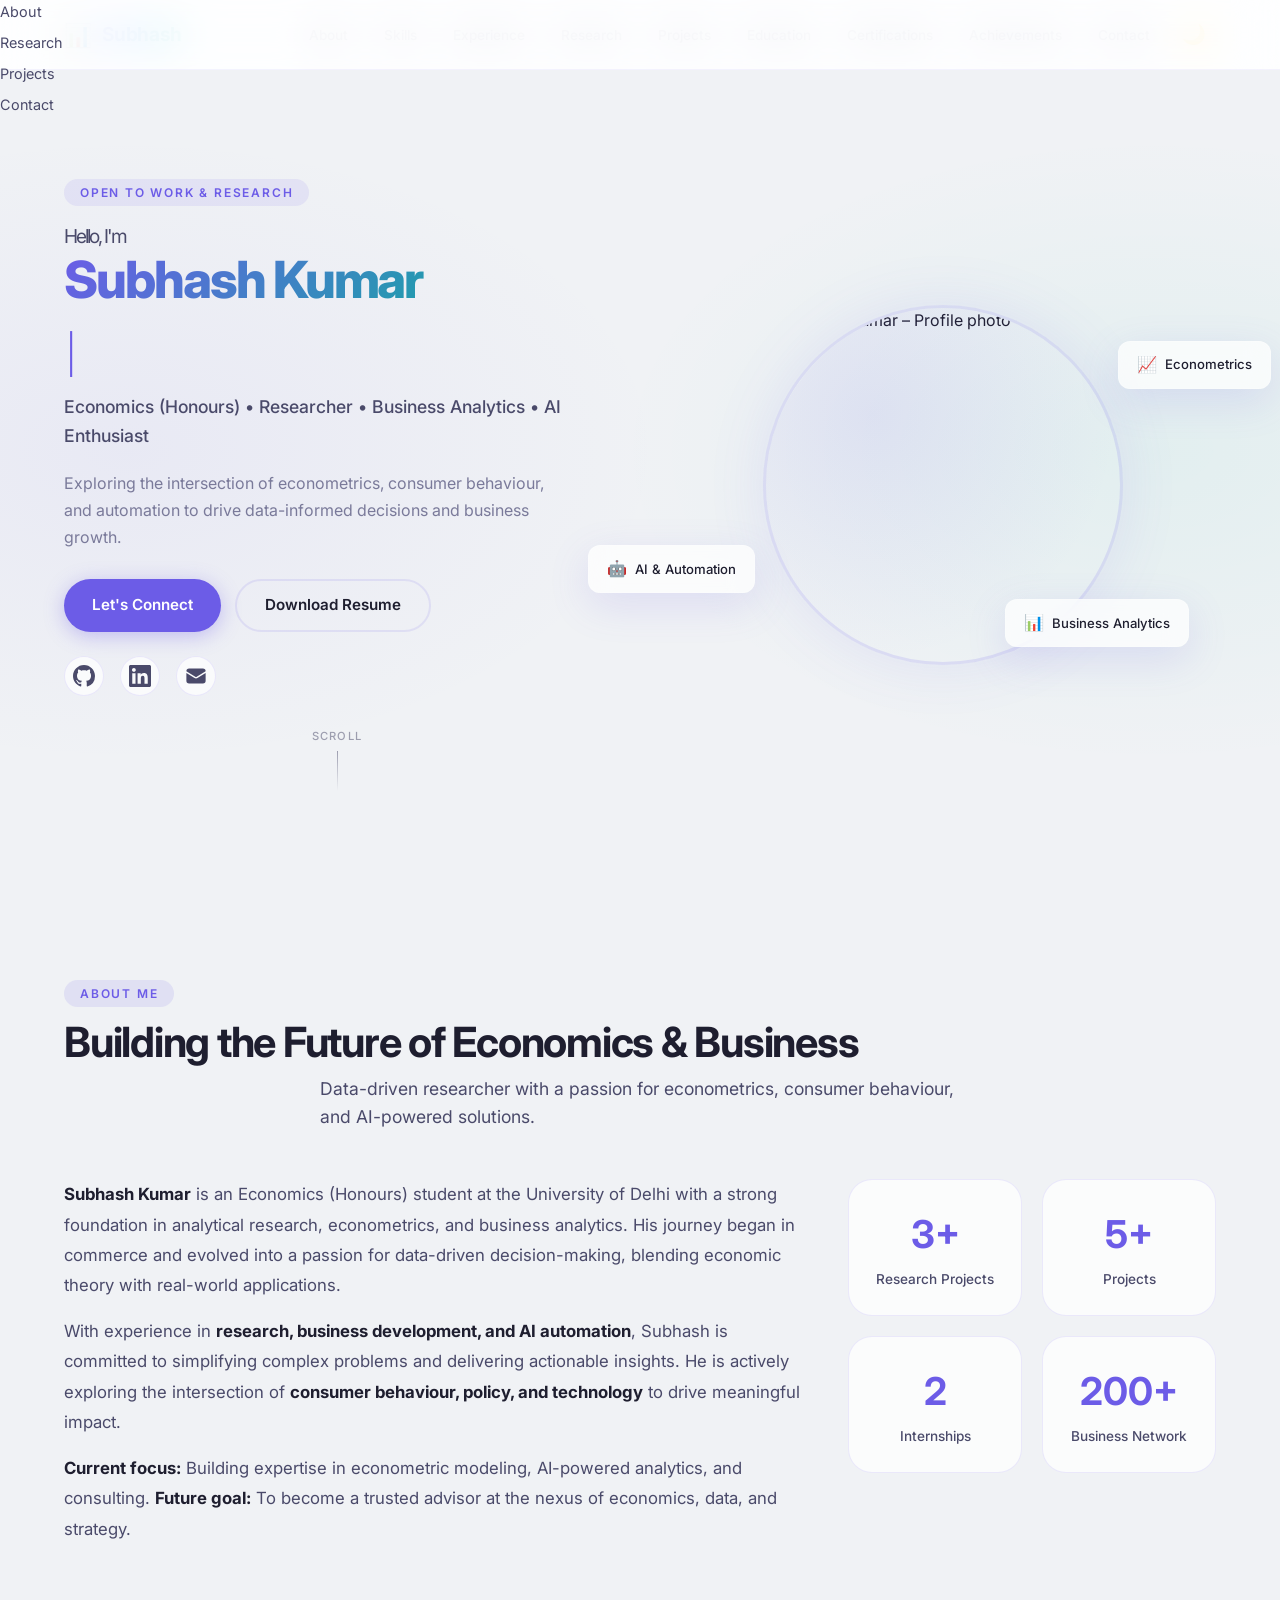
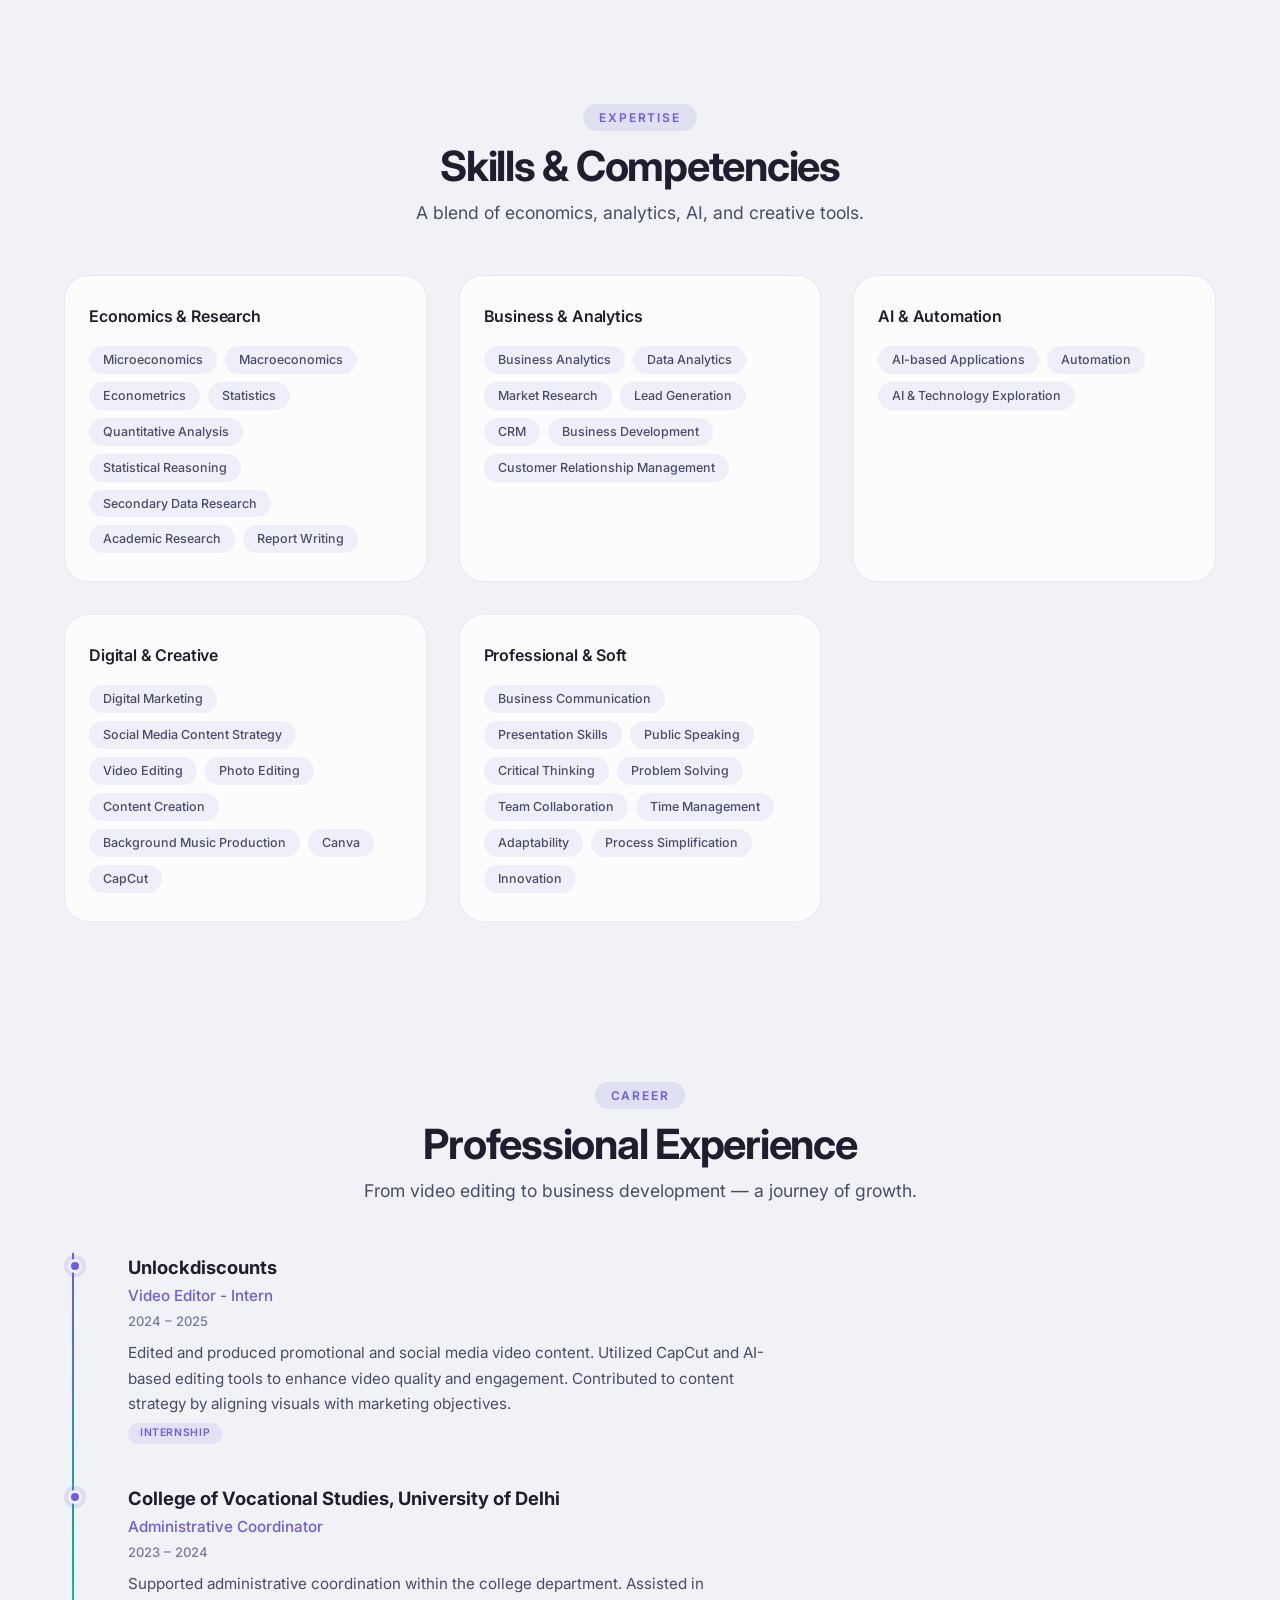
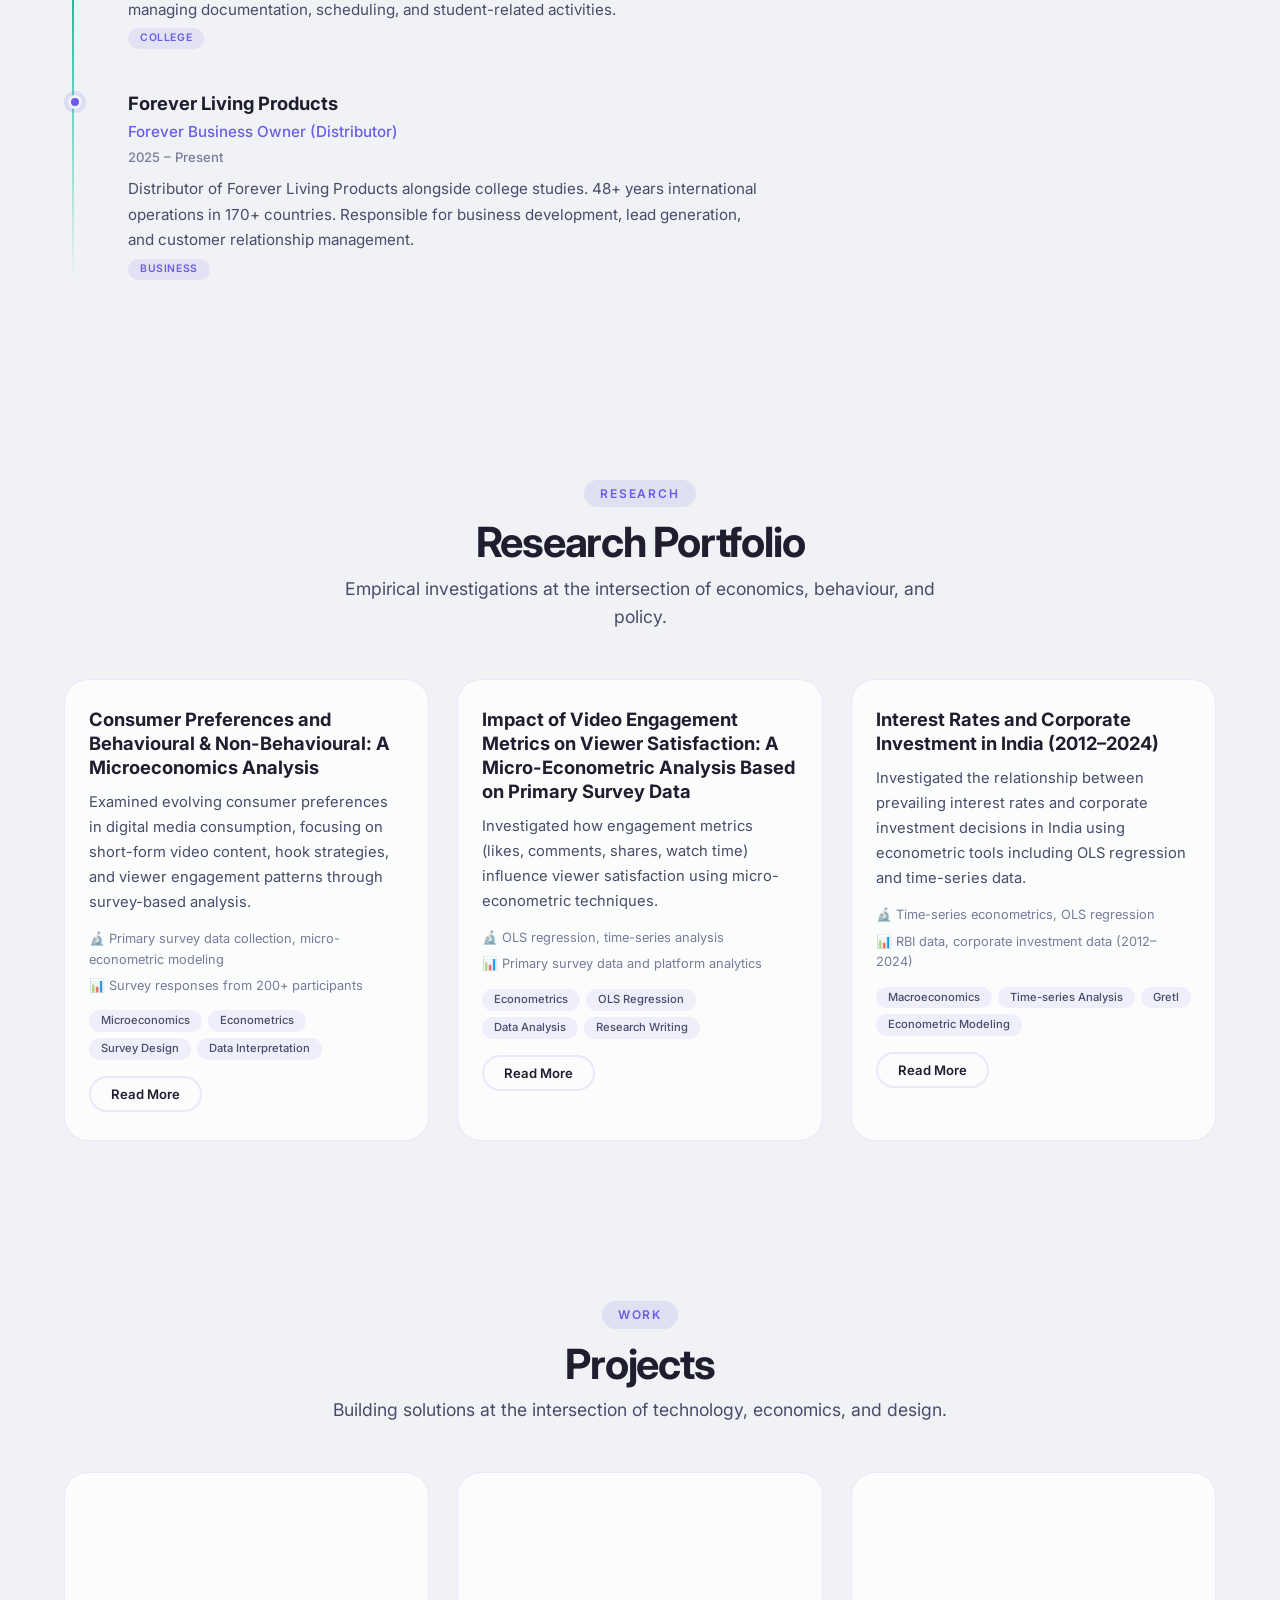
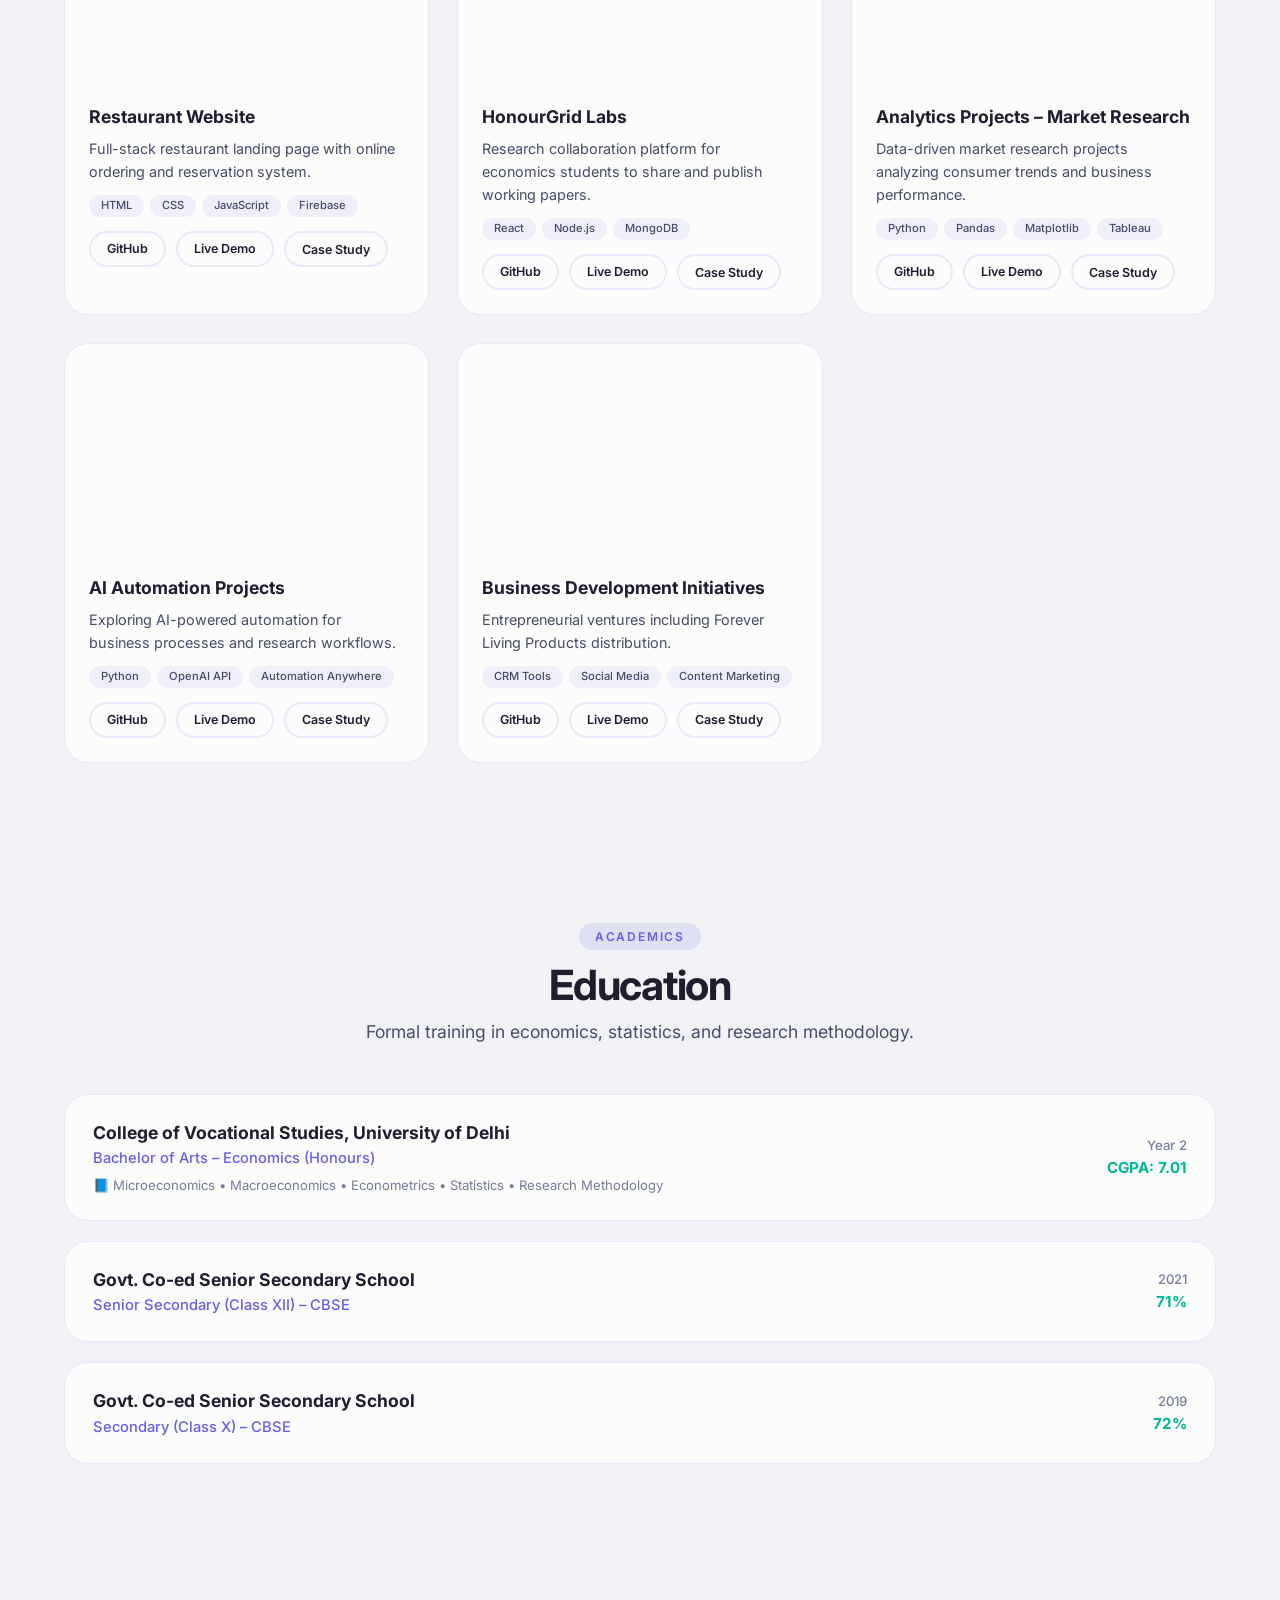
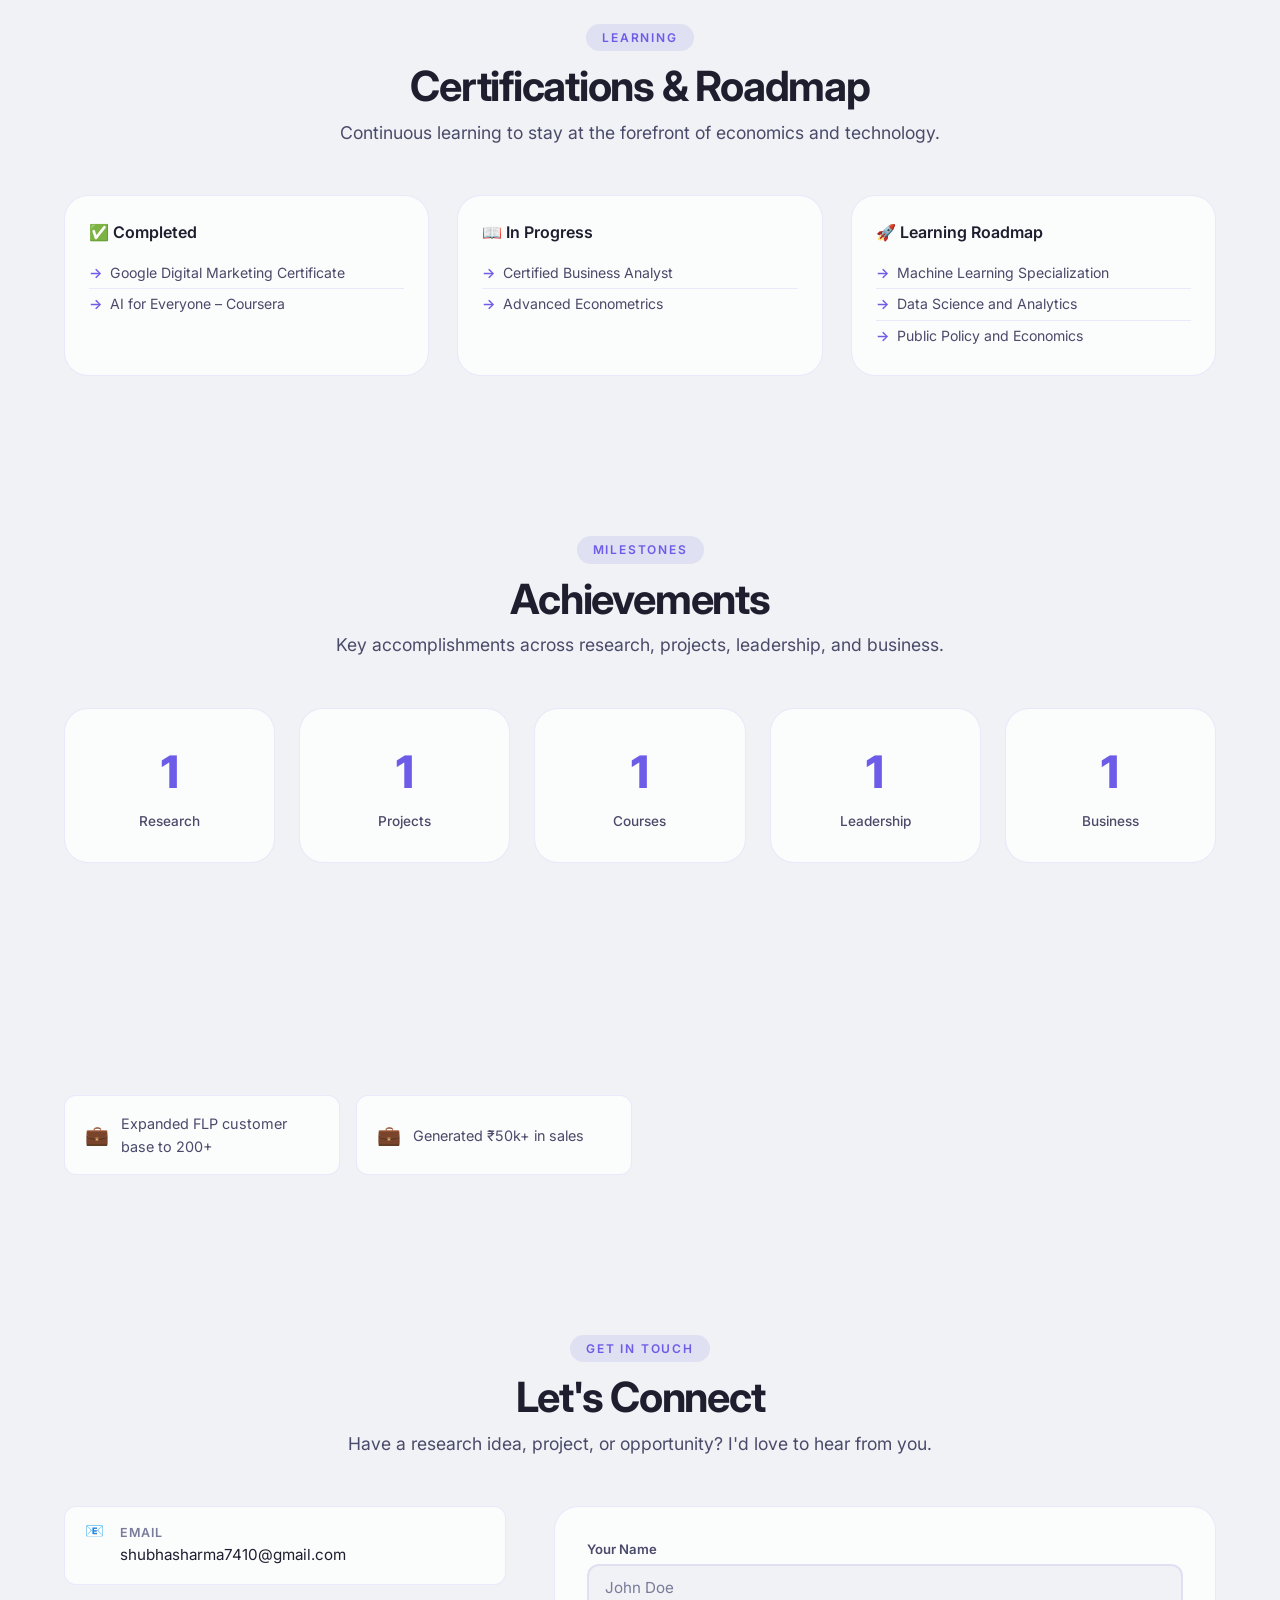
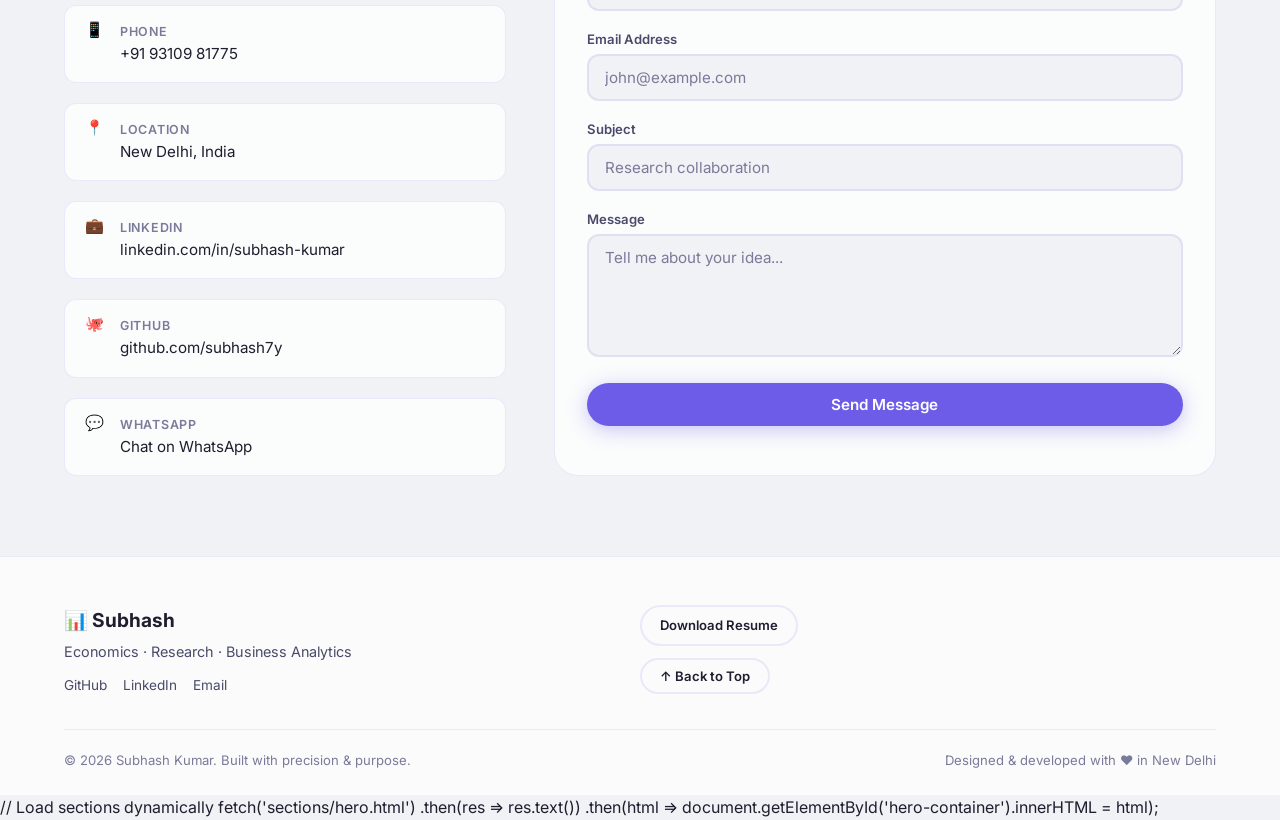
==== index.html @ 13dc13ac "Update index.html" ====
<!DOCTYPE html>
<html lang="en">
<head>
    <meta charset="UTF-8" />
    <meta name="viewport" content="width=device-width, initial-scale=1.0" />
    <title>Subhash Kumar | Economist · Researcher · Consultant</title>

    <!-- ===== PRIMARY META ===== -->
    <meta name="description" content="Subhash Kumar – Economics (Honours) student at University of Delhi. Researcher in econometrics, consumer behaviour & business analytics. Explore research, projects & professional experience." />
    <meta name="keywords" content="Subhash Kumar, Economics, Research, Econometrics, Business Analytics, Data Analytics, Consulting, Portfolio" />
    <meta name="author" content="Subhash Kumar" />
    <meta name="robots" content="index, follow" />
    <link rel="canonical" href="https://subhash7y.github.io/Portfolio-Resume/" />

    <!-- ===== OPEN GRAPH / SOCIAL ===== -->
    <meta property="og:title" content="Subhash Kumar | Economist · Researcher · Consultant" />
    <meta property="og:description" content="Economics (Honours) student at University of Delhi. Research in econometrics, consumer behaviour & business analytics." />
    <meta property="og:type" content="website" />
    <meta property="og:url" content="https://subhash7y.github.io/Portfolio-Resume/" />
    <meta property="og:image" content="https://subhash7y.github.io/Portfolio-Resume/assets/images/og-image.webp" />
    <meta property="og:image:width" content="1200" />
    <meta property="og:image:height" content="630" />
    <meta property="og:site_name" content="Subhash Kumar Portfolio" />
    <meta property="og:locale" content="en_IN" />

    <!-- ===== TWITTER CARDS ===== -->
    <meta name="twitter:card" content="summary_large_image" />
    <meta name="twitter:title" content="Subhash Kumar | Economist · Researcher · Consultant" />
    <meta name="twitter:description" content="Economics (Honours) student at University of Delhi. Research in econometrics, consumer behaviour & business analytics." />
    <meta name="twitter:image" content="https://subhash7y.github.io/Portfolio-Resume/assets/images/og-image.webp" />
    <meta name="twitter:site" content="@subhash_k" />

    <!-- ===== JSON-LD STRUCTURED DATA ===== -->
    <script type="application/ld+json">
        {
            "@context": "https://schema.org",
            "@type": "Person",
            "name": "Subhash Kumar",
            "jobTitle": "Economics Researcher & Consultant",
            "url": "https://subhash7y.github.io/Portfolio-Resume/",
            "address": {
                "@type": "PostalAddress",
                "addressLocality": "New Delhi",
                "addressCountry": "India"
            },
            "email": "shubhasharma7410@gmail.com",
            "telephone": "+91-9310981775",
            "sameAs": [
                "https://github.com/subhash7y",
                "https://linkedin.com/in/subhash-kumar"
            ]
        }
    </script>

    <!-- ===== FAVICON ===== -->
    <link rel="icon" href="data:image/svg+xml,<svg xmlns='http://www.w3.org/2000/svg' viewBox='0 0 100 100'><text y='.9em' font-size='90'>📊</text></svg>" />
    <link rel="apple-touch-icon" href="assets/favicon/apple-touch-icon.png" />

    <!-- ===== PRELOAD / FONTS ===== -->
    <link rel="preconnect" href="https://fonts.googleapis.com" />
    <link rel="preconnect" href="https://fonts.gstatic.com" crossorigin />
    <link href="https://fonts.googleapis.com/css2?family=Inter:opsz,wght@14..32,300;14..32,400;14..32,500;14..32,600;14..32,700;14..32,800&display=swap" rel="stylesheet" />

    <!-- ===== STYLES ===== -->
    <link rel="stylesheet" href="style.css" />
</head>

<body>

    <!-- ============================================================
    LOADING SCREEN
    ============================================================ -->
    <div id="loader" role="status" aria-label="Loading">
        <div class="loader-spinner" aria-hidden="true"></div>
        <span class="loader-text">Loading&hellip;</span>
    </div>

    <!-- ============================================================
    NAVIGATION
    ============================================================ -->
    <nav id="navbar" role="navigation" aria-label="Main navigation">
        <div class="container nav-container">
            <a href="#hero" class="nav-logo" aria-label="Subhash Kumar – Home">
                <span class="logo-icon">📊</span>
                <span class="logo-text">Subhash</span>
            </a>

            <button class="nav-toggle" id="navToggle" aria-label="Toggle navigation menu" aria-expanded="false">
                <span class="hamburger"></span>
                <span class="hamburger"></span>
                <span class="hamburger"></span>
            </button>

            <ul class="nav-links" id="navLinks" role="menubar">
                <li role="none"><a href="#about" role="menuitem">About</a></li>
                <li role="none"><a href="#skills" role="menuitem">Skills</a></li>
                <li role="none"><a href="#experience" role="menuitem">Experience</a></li>
                <li role="none"><a href="#research" role="menuitem">Research</a></li>
                <li role="none"><a href="#projects" role="menuitem">Projects</a></li>
                <li role="none"><a href="#education" role="menuitem">Education</a></li>
                <li role="none"><a href="#certifications" role="menuitem">Certifications</a></li>
                <li role="none"><a href="#achievements" role="menuitem">Achievements</a></li>
                <li role="none"><a href="#contact" role="menuitem">Contact</a></li>
                <li role="none">
                    <button class="theme-toggle" id="themeToggle" aria-label="Toggle dark/light mode">
                        <span class="theme-icon" aria-hidden="true">🌙</span>
                    </button>
                </li>
            </ul>
        </div>
    </nav>

    <!-- ============================================================
    MAIN CONTENT
    ============================================================ -->
    <main>

        <!-- ===== HERO ===== -->
        <section id="hero" class="hero-section" aria-labelledby="hero-title">
            <div class="container hero-container">
                <div class="hero-content">
                    <div class="hero-badge">Open to Work &amp; Research</div>
                    <h1 id="hero-title" class="hero-title">
                        <span class="hero-greeting">Hello, I'm</span>
                        <span class="hero-name">Subhash Kumar</span>
                        <span class="hero-typing-wrapper">
                            <span class="hero-typing" id="typingText"></span>
                            <span class="hero-cursor" aria-hidden="true">|</span>
                        </span>
                    </h1>
                    <p class="hero-sub">
                        Economics (Honours) &bull; Researcher &bull; Business Analytics &bull; AI Enthusiast
                    </p>
                    <p class="hero-desc">
                        Exploring the intersection of econometrics, consumer behaviour, and automation to drive
                        data-informed decisions and business growth.
                    </p>
                    <div class="hero-actions">
                        <a href="#contact" class="btn btn-primary">Let's Connect</a>
                        <a href="assets/documents/Subhash_Kumar_Resume.pdf" class="btn btn-outline" download>
                            Download Resume
                        </a>
                    </div>
                    <div class="hero-social">
                        <a href="https://github.com/subhash7y" target="_blank" rel="noopener noreferrer" aria-label="GitHub">
                            <svg viewBox="0 0 24 24" width="22" height="22" fill="currentColor"><path d="M12 0C5.37 0 0 5.37 0 12c0 5.31 3.435 9.795 8.205 11.385.6.105.825-.255.825-.57 0-.285-.015-1.23-.015-2.235-3.015.555-3.795-.735-4.035-1.41-.135-.345-.72-1.41-1.23-1.695-.42-.225-1.02-.78-.015-.795.945-.015 1.62.87 1.845 1.23 1.08 1.815 2.805 1.305 3.495.99.105-.78.42-1.305.765-1.605-2.67-.3-5.46-1.335-5.46-5.925 0-1.305.465-2.385 1.23-3.225-.12-.3-.54-1.53.12-3.15 0 0 1.005-.315 3.3 1.23.96-.27 1.98-.405 3-.405s2.04.135 3 .405c2.295-1.56 3.3-1.23 3.3-1.23.66 1.62.24 2.85.12 3.15.765.84 1.23 1.905 1.23 3.225 0 4.605-2.805 5.625-5.475 5.925.435.375.81 1.095.81 2.22 0 1.605-.015 2.895-.015 3.3 0 .315.225.69.825.57A12.02 12.02 0 0024 12c0-6.63-5.37-12-12-12z"/></svg>
                        </a>
                        <a href="https://linkedin.com/in/subhash-kumar" target="_blank" rel="noopener noreferrer" aria-label="LinkedIn">
                            <svg viewBox="0 0 24 24" width="22" height="22" fill="currentColor"><path d="M20.447 20.452h-3.554v-5.569c0-1.328-.027-3.037-1.852-3.037-1.853 0-2.136 1.445-2.136 2.939v5.667H9.351V9h3.414v1.561h.046c.477-.9 1.637-1.85 3.37-1.85 3.601 0 4.267 2.37 4.267 5.455v6.286zM5.337 7.433c-1.144 0-2.063-.926-2.063-2.065 0-1.138.92-2.063 2.063-2.063 1.14 0 2.064.925 2.064 2.063 0 1.139-.925 2.065-2.064 2.065zm1.782 13.019H3.555V9h3.564v11.452zM22.225 0H1.771C.792 0 0 .774 0 1.729v20.542C0 23.227.792 24 1.771 24h20.451C23.2 24 24 23.227 24 22.271V1.729C24 .774 23.2 0 22.222 0h.003z"/></svg>
                        </a>
                        <a href="mailto:shubhasharma7410@gmail.com" aria-label="Email">
                            <svg viewBox="0 0 24 24" width="22" height="22" fill="currentColor"><path d="M1.5 8.67v8.58a3 3 0 003 3h15a3 3 0 003-3V8.67l-8.928 5.493a3 3 0 01-3.144 0L1.5 8.67z"/><path d="M22.5 6.908V6.75a3 3 0 00-3-3h-15a3 3 0 00-3 3v.158l9.714 5.978a1.5 1.5 0 001.572 0L22.5 6.908z"/></svg>
                        </a>
                    </div>
                    <div class="hero-scroll-indicator" aria-hidden="true">
                        <span class="scroll-text">Scroll</span>
                        <span class="scroll-line"></span>
                    </div>
                </div>
                <div class="hero-visual">
                    <div class="hero-profile-frame">
                        <img
                        src="assets/images/profile.webp"
                        alt="Subhash Kumar – Profile photo"
                        class="hero-profile-img"
                        loading="eager"
                        width="400"
                        height="400"
                        />
                    </div>
                    <div class="hero-floating-card card-1">
                        <span>📈</span> Econometrics
                    </div>
                    <div class="hero-floating-card card-2">
                        <span>🤖</span> AI &amp; Automation
                    </div>
                    <div class="hero-floating-card card-3">
                        <span>📊</span> Business Analytics
                    </div>
                </div>
            </div>
        </section>

        <!-- ===== ABOUT ===== -->
        <section id="about" class="section-pad about-section" aria-labelledby="about-title">
            <div class="container">
                <div class="section-header">
                    <span class="section-tag">About Me</span>
                    <h2 id="about-title" class="section-title">Building the Future of Economics &amp; Business</h2>
                    <p class="section-sub">Data-driven researcher with a passion for econometrics, consumer behaviour, and AI-powered solutions.</p>
                </div>
                <div class="about-grid">
                    <div class="about-content" id="aboutContent">
                        <!-- Dynamic content will be injected here -->
                        <p class="about-story">Loading story&hellip;</p>
                    </div>
                    <div class="about-stats" id="aboutStats">
                        <!-- Dynamic stats will be injected here -->
                    </div>
                </div>
            </div>
        </section>

        <!-- ===== SKILLS ===== -->
        <section id="skills" class="section-pad skills-section" aria-labelledby="skills-title">
            <div class="container">
                <div class="section-header text-center">
                    <span class="section-tag">Expertise</span>
                    <h2 id="skills-title" class="section-title">Skills &amp; Competencies</h2>
                    <p class="section-sub">A blend of economics, analytics, AI, and creative tools.</p>
                </div>
                <div id="skillsList" class="skills-grid">
                    <!-- Dynamic skills will be injected here -->
                    <p>Loading skills&hellip;</p>
                </div>
            </div>
        </section>

        <!-- ===== EXPERIENCE ===== -->
        <section id="experience" class="section-pad experience-section" aria-labelledby="experience-title">
            <div class="container">
                <div class="section-header text-center">
                    <span class="section-tag">Career</span>
                    <h2 id="experience-title" class="section-title">Professional Experience</h2>
                    <p class="section-sub">From video editing to business development — a journey of growth.</p>
                </div>
                <div id="experienceTimeline" class="experience-timeline">
                    <!-- Dynamic experience will be injected here -->
                    <p>Loading experience&hellip;</p>
                </div>
            </div>
        </section>

        <!-- ===== RESEARCH ===== -->
        <section id="research" class="section-pad research-section" aria-labelledby="research-title">
            <div class="container">
                <div class="section-header text-center">
                    <span class="section-tag">Research</span>
                    <h2 id="research-title" class="section-title">Research Portfolio</h2>
                    <p class="section-sub">Empirical investigations at the intersection of economics, behaviour, and policy.</p>
                </div>
                <div id="researchList" class="research-grid">
                    <!-- Dynamic research cards will be injected here -->
                    <p>Loading research&hellip;</p>
                </div>
            </div>
        </section>

        <!-- ===== PROJECTS ===== -->
        <section id="projects" class="section-pad projects-section" aria-labelledby="projects-title">
            <div class="container">
                <div class="section-header text-center">
                    <span class="section-tag">Work</span>
                    <h2 id="projects-title" class="section-title">Projects</h2>
                    <p class="section-sub">Building solutions at the intersection of technology, economics, and design.</p>
                </div>
                <div id="projectsList" class="projects-grid">
                    <!-- Dynamic project cards will be injected here -->
                    <p>Loading projects&hellip;</p>
                </div>
            </div>
        </section>

        <!-- ===== EDUCATION ===== -->
        <section id="education" class="section-pad education-section" aria-labelledby="education-title">
            <div class="container">
                <div class="section-header text-center">
                    <span class="section-tag">Academics</span>
                    <h2 id="education-title" class="section-title">Education</h2>
                    <p class="section-sub">Formal training in economics, statistics, and research methodology.</p>
                </div>
                <div id="educationList" class="education-list">
                    <!-- Dynamic education entries will be injected here -->
                    <p>Loading education&hellip;</p>
                </div>
            </div>
        </section>

        <!-- ===== CERTIFICATIONS ===== -->
        <section id="certifications" class="section-pad certifications-section" aria-labelledby="certifications-title">
            <div class="container">
                <div class="section-header text-center">
                    <span class="section-tag">Learning</span>
                    <h2 id="certifications-title" class="section-title">Certifications &amp; Roadmap</h2>
                    <p class="section-sub">Continuous learning to stay at the forefront of economics and technology.</p>
                </div>
                <div id="certificationsContent" class="certifications-grid">
                    <!-- Dynamic certifications will be injected here -->
                    <p>Loading certifications&hellip;</p>
                </div>
            </div>
        </section>

        <!-- ===== ACHIEVEMENTS ===== -->
        <section id="achievements" class="section-pad achievements-section" aria-labelledby="achievements-title">
            <div class="container">
                <div class="section-header text-center">
                    <span class="section-tag">Milestones</span>
                    <h2 id="achievements-title" class="section-title">Achievements</h2>
                    <p class="section-sub">Key accomplishments across research, projects, leadership, and business.</p>
                </div>
                <div id="achievementsCounters" class="achievements-counters">
                    <!-- Dynamic counters will be injected here -->
                    <p>Loading achievements&hellip;</p>
                </div>
                <div id="achievementsList" class="achievements-list">
                    <!-- Detailed list will be injected here -->
                </div>
            </div>
        </section>

        <!-- ===== CONTACT ===== -->
        <section id="contact" class="section-pad contact-section" aria-labelledby="contact-title">
            <div class="container">
                <div class="section-header text-center">
                    <span class="section-tag">Get in Touch</span>
                    <h2 id="contact-title" class="section-title">Let's Connect</h2>
                    <p class="section-sub">Have a research idea, project, or opportunity? I'd love to hear from you.</p>
                </div>
                <div class="contact-grid">
                    <div class="contact-info" id="contactInfo">
                        <div class="contact-item">
                            <span class="contact-icon">📧</span>
                            <div>
                                <strong>Email</strong>
                                <a href="mailto:shubhasharma7410@gmail.com">shubhasharma7410@gmail.com</a>
                            </div>
                        </div>
                        <div class="contact-item">
                            <span class="contact-icon">📱</span>
                            <div>
                                <strong>Phone</strong>
                                <a href="tel:+919310981775">+91 93109 81775</a>
                            </div>
                        </div>
                        <div class="contact-item">
                            <span class="contact-icon">📍</span>
                            <div>
                                <strong>Location</strong>
                                <span>New Delhi, India</span>
                            </div>
                        </div>
                        <div class="contact-item">
                            <span class="contact-icon">💼</span>
                            <div>
                                <strong>LinkedIn</strong>
                                <a href="https://linkedin.com/in/subhash-kumar" target="_blank" rel="noopener noreferrer">linkedin.com/in/subhash-kumar</a>
                            </div>
                        </div>
                        <div class="contact-item">
                            <span class="contact-icon">🐙</span>
                            <div>
                                <strong>GitHub</strong>
                                <a href="https://github.com/subhash7y" target="_blank" rel="noopener noreferrer">github.com/subhash7y</a>
                            </div>
                        </div>
                        <div class="contact-item">
                            <span class="contact-icon">💬</span>
                            <div>
                                <strong>WhatsApp</strong>
                                <a href="https://wa.me/919310981775" target="_blank" rel="noopener noreferrer">Chat on WhatsApp</a>
                            </div>
                        </div>
                    </div>
                    <form class="contact-form" id="contactForm" action="#" method="POST" netlify>
                        <div class="form-group">
                            <label for="contactName">Your Name</label>
                            <input type="text" id="contactName" name="name" placeholder="John Doe" required />
                        </div>
                        <div class="form-group">
                            <label for="contactEmail">Email Address</label>
                            <input type="email" id="contactEmail" name="email" placeholder="john@example.com" required />
                        </div>
                        <div class="form-group">
                            <label for="contactSubject">Subject</label>
                            <input type="text" id="contactSubject" name="subject" placeholder="Research collaboration" />
                        </div>
                        <div class="form-group">
                            <label for="contactMessage">Message</label>
                            <textarea id="contactMessage" name="message" rows="5" placeholder="Tell me about your idea..." required></textarea>
                        </div>
                        <button type="submit" class="btn btn-primary btn-full">Send Message</button>
                    </form>
                </div>
            </div>
        </section>

    </main>

    <!-- ============================================================
    FOOTER
    ============================================================ -->
    <footer id="footer" class="footer-section" role="contentinfo">
        <div class="container">
            <div class="footer-grid">
                <div class="footer-brand">
                    <a href="#hero" class="footer-logo">📊 Subhash</a>
                    <p class="footer-tagline">Economics · Research · Business Analytics</p>
                    <div class="footer-social">
                        <a href="https://github.com/subhash7y" target="_blank" rel="noopener noreferrer" aria-label="GitHub">GitHub</a>
                        <a href="https://linkedin.com/in/subhash-kumar" target="_blank" rel="noopener noreferrer" aria-label="LinkedIn">LinkedIn</a>
                        <a href="mailto:shubhasharma7410@gmail.com" aria-label="Email">Email</a>
                    </div>
                </div>
                <nav class="footer-nav" aria-label="Footer navigation">
                    <a href="#about">About</a>
                    <a href="#research">Research</a>
                    <a href="#projects">Projects</a>
                    <a href="#contact">Contact</a>
                </nav>
                <div class="footer-actions">
                    <a href="assets/documents/Subhash_Kumar_Resume.pdf" class="btn btn-outline btn-sm" download>
                        Download Resume
                    </a>
                    <button class="btn btn-outline btn-sm" id="backToTop" aria-label="Back to top">
                        ↑ Back to Top
                    </button>
                </div>
            </div>
            <div class="footer-bottom">
                <p>&copy; 2026 Subhash Kumar. Built with precision &amp; purpose.</p>
                <p class="footer-credit">Designed &amp; developed with ❤️ in New Delhi</p>
            </div>
        </div>
    </footer>

    <!-- ============================================================
    JAVASCRIPT
    ============================================================ -->
    <script src="script.js" defer></script>

</body>
</html>

// Load sections dynamically
fetch('sections/hero.html')
    .then(res => res.text())
    .then(html => document.getElementById('hero-container').innerHTML = html);
---- style.css ----
/* ============================================================
   PART 1: VARIABLES, RESET, BASE, BUTTONS, LOADER, NAVBAR, HERO
   ============================================================ */

/* ============================================================
   VARIABLES
   ============================================================ */
:root {
    /* ===== COLORS ===== */
    --primary: #6C5CE7;
    --primary-dark: #5A4BD1;
    --primary-light: #8B7BED;
    --primary-glow: rgba(108, 92, 231, 0.3);
    --secondary: #00B894;
    --secondary-light: #55EFC4;
    --accent: #FD79A8;

    /* ===== NEUTRAL ===== */
    --bg: #F0F2F5;
    --bg-card: rgba(255, 255, 255, 0.72);
    --bg-card-hover: rgba(255, 255, 255, 0.88);
    --bg-glass: rgba(255, 255, 255, 0.12);
    --bg-glass-border: rgba(255, 255, 255, 0.18);
    --text: #1E1E2F;
    --text-muted: #4A4A6A;
    --text-light: #7A7A9A;
    --text-inverse: #FFFFFF;
    --border: rgba(108, 92, 231, 0.12);
    --shadow: 0 12px 40px rgba(108, 92, 231, 0.15);
    --shadow-lg: 0 24px 64px rgba(108, 92, 231, 0.20);
    --shadow-glow: 0 0 60px rgba(108, 92, 231, 0.10);

    /* ===== FONTS ===== */
    --font: 'Inter', -apple-system, BlinkMacSystemFont, 'Segoe UI', Roboto, sans-serif;
    --font-mono: 'SF Mono', 'JetBrains Mono', 'Fira Code', monospace;

    /* ===== SPACING ===== */
    --nav-height: 70px;
    --radius: 24px;
    --radius-sm: 12px;
    --radius-xs: 8px;
    --radius-full: 9999px;
    --max-width: 1200px;

    /* ===== TRANSITIONS ===== */
    --transition: 0.35s cubic-bezier(0.4, 0, 0.2, 1);
    --transition-slow: 0.6s cubic-bezier(0.4, 0, 0.2, 1);
    --transition-bounce: 0.5s cubic-bezier(0.34, 1.56, 0.64, 1);

    /* ===== Z-INDEX ===== */
    --z-loader: 9999;
    --z-nav: 1000;
    --z-dropdown: 900;
    --z-modal: 800;
    --z-tooltip: 700;
}

/* ============================================================
   DARK THEME
   ============================================================ */
[data-theme="dark"] {
    --bg: #0D0D1A;
    --bg-card: rgba(26, 26, 46, 0.82);
    --bg-card-hover: rgba(40, 40, 64, 0.90);
    --bg-glass: rgba(255, 255, 255, 0.06);
    --bg-glass-border: rgba(255, 255, 255, 0.10);
    --text: #E8E8F0;
    --text-muted: #B0B0C8;
    --text-light: #8888AA;
    --border: rgba(108, 92, 231, 0.20);
    --shadow: 0 12px 40px rgba(0, 0, 0, 0.6);
    --shadow-lg: 0 24px 64px rgba(0, 0, 0, 0.8);
    --shadow-glow: 0 0 60px rgba(108, 92, 231, 0.06);
}

/* ============================================================
   RESET & BASE
   ============================================================ */
*,
*::before,
*::after {
    margin: 0;
    padding: 0;
    box-sizing: border-box;
}

html {
    scroll-behavior: smooth;
    scroll-padding-top: var(--nav-height);
    -webkit-font-smoothing: antialiased;
    -moz-osx-font-smoothing: grayscale;
}

body {
    font-family: var(--font);
    background: var(--bg);
    color: var(--text);
    transition: background var(--transition), color var(--transition);
    line-height: 1.6;
    min-height: 100vh;
    overflow-x: hidden;
}

::selection {
    background: var(--primary);
    color: #fff;
}

::-webkit-scrollbar {
    width: 8px;
    height: 8px;
}

::-webkit-scrollbar-track {
    background: var(--bg);
}

::-webkit-scrollbar-thumb {
    background: var(--primary);
    border-radius: var(--radius-full);
}

::-webkit-scrollbar-thumb:hover {
    background: var(--primary-dark);
}

/* ============================================================
   UTILITY
   ============================================================ */
.container {
    max-width: var(--max-width);
    margin: 0 auto;
    padding: 0 24px;
}

.section-pad {
    padding: 80px 0;
}

.section-header {
    margin-bottom: 48px;
}

.section-header.text-center {
    text-align: center;
}

.section-tag {
    display: inline-block;
    font-size: 0.75rem;
    font-weight: 600;
    text-transform: uppercase;
    letter-spacing: 0.15em;
    color: var(--primary);
    background: rgba(108, 92, 231, 0.12);
    padding: 4px 16px;
    border-radius: var(--radius-full);
    margin-bottom: 12px;
}

.section-title {
    font-size: 2.6rem;
    font-weight: 700;
    letter-spacing: -0.03em;
    line-height: 1.15;
    margin-bottom: 8px;
}

.section-sub {
    font-size: 1.1rem;
    color: var(--text-muted);
    max-width: 640px;
    margin: 0 auto;
}

.text-center .section-sub {
    margin-left: auto;
    margin-right: auto;
}

/* ============================================================
   BUTTONS
   ============================================================ */
.btn {
    display: inline-flex;
    align-items: center;
    justify-content: center;
    gap: 8px;
    font-family: var(--font);
    font-weight: 600;
    font-size: 0.95rem;
    padding: 12px 28px;
    border-radius: var(--radius-full);
    border: none;
    cursor: pointer;
    transition: all var(--transition);
    text-decoration: none;
    position: relative;
    overflow: hidden;
}

.btn-primary {
    background: var(--primary);
    color: #fff;
    box-shadow: 0 4px 20px rgba(108, 92, 231, 0.35);
}

.btn-primary:hover {
    background: var(--primary-dark);
    transform: translateY(-2px);
    box-shadow: 0 8px 32px rgba(108, 92, 231, 0.45);
}

.btn-primary:active {
    transform: translateY(0);
}

.btn-outline {
    background: transparent;
    color: var(--text);
    border: 2px solid var(--border);
}

.btn-outline:hover {
    border-color: var(--primary);
    color: var(--primary);
    transform: translateY(-2px);
    box-shadow: 0 8px 32px rgba(108, 92, 231, 0.10);
}

.btn-sm {
    padding: 8px 18px;
    font-size: 0.82rem;
}

.btn-full {
    width: 100%;
    justify-content: center;
}

/* ============================================================
   LOADER
   ============================================================ */
#loader {
    position: fixed;
    inset: 0;
    z-index: var(--z-loader);
    background: var(--bg);
    display: flex;
    flex-direction: column;
    align-items: center;
    justify-content: center;
    gap: 20px;
    transition: opacity 0.6s ease, visibility 0.6s ease;
}

#loader.hide {
    opacity: 0;
    visibility: hidden;
    pointer-events: none;
}

.loader-spinner {
    width: 52px;
    height: 52px;
    border: 4px solid rgba(108, 92, 231, 0.15);
    border-top-color: var(--primary);
    border-radius: 50%;
    animation: spin 0.9s linear infinite;
}

.loader-text {
    font-size: 0.9rem;
    color: var(--text-muted);
    font-weight: 500;
    letter-spacing: 0.05em;
}

@keyframes spin {
    to {
        transform: rotate(360deg);
    }
}

/* ============================================================
   NAVBAR
   ============================================================ */
nav {
    position: fixed;
    top: 0;
    left: 0;
    right: 0;
    height: var(--nav-height);
    z-index: var(--z-nav);
    background: rgba(255, 255, 255, 0.70);
    backdrop-filter: blur(20px) saturate(180%);
    -webkit-backdrop-filter: blur(20px) saturate(180%);
    border-bottom: 1px solid rgba(108, 92, 231, 0.06);
    transition: background var(--transition), box-shadow var(--transition);
}

[data-theme="dark"] nav {
    background: rgba(13, 13, 26, 0.78);
    border-bottom-color: rgba(108, 92, 231, 0.10);
}

nav.scrolled {
    box-shadow: 0 4px 30px rgba(0, 0, 0, 0.06);
}

[data-theme="dark"] nav.scrolled {
    box-shadow: 0 4px 30px rgba(0, 0, 0, 0.30);
}

.nav-container {
    display: flex;
    align-items: center;
    justify-content: space-between;
    height: 100%;
}

.nav-logo {
    display: flex;
    align-items: center;
    gap: 10px;
    font-weight: 700;
    font-size: 1.2rem;
    color: var(--text);
    text-decoration: none;
    letter-spacing: -0.02em;
}

.logo-icon {
    font-size: 1.4rem;
}

.logo-text {
    background: linear-gradient(135deg, var(--primary), var(--secondary));
    -webkit-background-clip: text;
    -webkit-text-fill-color: transparent;
    background-clip: text;
}

.nav-links {
    display: flex;
    align-items: center;
    gap: 8px;
    list-style: none;
}

.nav-links li a {
    font-size: 0.85rem;
    font-weight: 500;
    color: var(--text-muted);
    padding: 6px 14px;
    border-radius: var(--radius-full);
    transition: all var(--transition);
    text-decoration: none;
}

.nav-links li a:hover,
.nav-links li a.active {
    color: var(--text);
    background: rgba(108, 92, 231, 0.08);
}

.nav-links li a.active {
    color: var(--primary);
    font-weight: 600;
}

/* Theme Toggle */
.theme-toggle {
    background: none;
    border: none;
    font-size: 1.2rem;
    cursor: pointer;
    padding: 6px 10px;
    border-radius: var(--radius-full);
    transition: background var(--transition);
    color: var(--text-muted);
}

.theme-toggle:hover {
    background: rgba(108, 92, 231, 0.10);
}

/* Mobile Toggle */
.nav-toggle {
    display: none;
    flex-direction: column;
    gap: 5px;
    background: none;
    border: none;
    cursor: pointer;
    padding: 4px;
}

.hamburger {
    display: block;
    width: 24px;
    height: 2.5px;
    background: var(--text);
    border-radius: 2px;
    transition: all var(--transition);
}

.nav-toggle.active .hamburger:nth-child(1) {
    transform: rotate(45deg) translate(5px, 5px);
}

.nav-toggle.active .hamburger:nth-child(2) {
    opacity: 0;
}

.nav-toggle.active .hamburger:nth-child(3) {
    transform: rotate(-45deg) translate(5px, -5px);
}

/* ============================================================
   HERO
   ============================================================ */
.hero-section {
    min-height: 100vh;
    display: flex;
    align-items: center;
    padding-top: var(--nav-height);
    position: relative;
    overflow: hidden;
}

.hero-section::before {
    content: '';
    position: absolute;
    inset: 0;
    background:
        radial-gradient(ellipse 60% 50% at 10% 50%, rgba(108, 92, 231, 0.06) 0%, transparent 70%),
        radial-gradient(ellipse 60% 50% at 90% 50%, rgba(0, 184, 148, 0.06) 0%, transparent 70%);
    pointer-events: none;
    z-index: 0;
}

.hero-container {
    display: grid;
    grid-template-columns: 1fr 1fr;
    gap: 60px;
    align-items: center;
    position: relative;
    z-index: 1;
}

.hero-content {
    display: flex;
    flex-direction: column;
    gap: 20px;
}

.hero-badge {
    display: inline-block;
    font-size: 0.75rem;
    font-weight: 600;
    text-transform: uppercase;
    letter-spacing: 0.15em;
    color: var(--primary);
    background: rgba(108, 92, 231, 0.10);
    padding: 4px 16px;
    border-radius: var(--radius-full);
    width: fit-content;
}

.hero-title {
    font-size: 3.2rem;
    font-weight: 800;
    line-height: 1.1;
    letter-spacing: -0.04em;
}

.hero-greeting {
    display: block;
    font-size: 1.2rem;
    font-weight: 400;
    color: var(--text-muted);
    margin-bottom: 4px;
}

.hero-name {
    display: block;
    background: linear-gradient(135deg, var(--primary), var(--secondary));
    -webkit-background-clip: text;
    -webkit-text-fill-color: transparent;
    background-clip: text;
}

.hero-typing-wrapper {
    display: inline-flex;
    align-items: center;
    gap: 2px;
    margin-top: 4px;
}

.hero-typing {
    font-weight: 700;
    color: var(--text);
    -webkit-text-fill-color: var(--text);
}

.hero-cursor {
    font-weight: 300;
    color: var(--primary);
    animation: blink 0.9s step-end infinite;
    font-size: 2.4rem;
    line-height: 1;
}

@keyframes blink {
    0%,
    100% {
        opacity: 1;
    }
    50% {
        opacity: 0;
    }
}

.hero-sub {
    font-size: 1.1rem;
    color: var(--text-muted);
    font-weight: 500;
}

.hero-desc {
    font-size: 1rem;
    color: var(--text-light);
    max-width: 480px;
    line-height: 1.7;
}

.hero-actions {
    display: flex;
    flex-wrap: wrap;
    gap: 14px;
    margin-top: 8px;
}

.hero-social {
    display: flex;
    gap: 16px;
    margin-top: 4px;
}

.hero-social a {
    display: flex;
    align-items: center;
    justify-content: center;
    width: 40px;
    height: 40px;
    border-radius: 50%;
    background: var(--bg-card);
    color: var(--text-muted);
    transition: all var(--transition);
    border: 1px solid var(--border);
}

.hero-social a:hover {
    color: var(--primary);
    border-color: var(--primary);
    transform: translateY(-2px);
    box-shadow: 0 8px 24px rgba(108, 92, 231, 0.15);
}

.hero-scroll-indicator {
    display: flex;
    flex-direction: column;
    align-items: center;
    gap: 6px;
    margin-top: 12px;
    opacity: 0.5;
}

.scroll-text {
    font-size: 0.7rem;
    font-weight: 500;
    text-transform: uppercase;
    letter-spacing: 0.1em;
    color: var(--text-muted);
}

.scroll-line {
    width: 1px;
    height: 40px;
    background: linear-gradient(to bottom, var(--text-muted), transparent);
    animation: scrollPulse 2s ease-in-out infinite;
}

@keyframes scrollPulse {
    0%,
    100% {
        transform: scaleY(0.5);
        opacity: 0.3;
    }
    50% {
        transform: scaleY(1);
        opacity: 1;
    }
}

/* Hero Visual */
.hero-visual {
    position: relative;
    display: flex;
    justify-content: center;
    align-items: center;
}

.hero-profile-frame {
    width: 360px;
    height: 360px;
    border-radius: 50%;
    overflow: hidden;
    position: relative;
    border: 3px solid rgba(108, 92, 231, 0.15);
    box-shadow: var(--shadow-glow);
}

.hero-profile-img {
    width: 100%;
    height: 100%;
    object-fit: cover;
}

.hero-profile-frame::after {
    content: '';
    position: absolute;
    inset: 0;
    border-radius: 50%;
    background: radial-gradient(circle at 30% 30%, rgba(108, 92, 231, 0.10), transparent 70%);
    pointer-events: none;
}

.hero-floating-card {
    position: absolute;
    background: var(--bg-card);
    backdrop-filter: blur(12px);
    -webkit-backdrop-filter: blur(12px);
    border: 1px solid var(--bg-glass-border);
    border-radius: var(--radius-sm);
    padding: 10px 18px;
    font-size: 0.82rem;
    font-weight: 500;
    color: var(--text);
    display: flex;
    align-items: center;
    gap: 8px;
    box-shadow: var(--shadow);
    animation: float 4s ease-in-out infinite;
}

.hero-floating-card span {
    font-size: 1rem;
}

.card-1 {
    top: 10%;
    right: -10%;
    animation-delay: 0s;
}

.card-2 {
    bottom: 20%;
    left: -15%;
    animation-delay: 1.2s;
}

.card-3 {
    bottom: 5%;
    right: 5%;
    animation-delay: 2.4s;
}

@keyframes float {
    0%,
    100% {
        transform: translateY(0);
    }
    50% {
        transform: translateY(-12px);
    }
                     }

/* ============================================================
   PART 2: ABOUT, SKILLS, EXPERIENCE, RESEARCH, PROJECTS
   ============================================================ */

/* ============================================================
   ABOUT
   ============================================================ */
.about-section {
    background: var(--bg);
}

.about-grid {
    display: grid;
    grid-template-columns: 2fr 1fr;
    gap: 48px;
    align-items: start;
}

.about-content {
    display: flex;
    flex-direction: column;
    gap: 16px;
}

.about-story {
    font-size: 1.05rem;
    color: var(--text-muted);
    line-height: 1.8;
}

.about-story strong {
    color: var(--text);
}

.about-stats {
    display: grid;
    grid-template-columns: 1fr 1fr;
    gap: 20px;
}

.stat-card {
    background: var(--bg-card);
    border-radius: var(--radius);
    padding: 24px 20px;
    text-align: center;
    border: 1px solid var(--border);
    transition: all var(--transition);
}

.stat-card:hover {
    transform: translateY(-4px);
    box-shadow: var(--shadow);
}

.stat-number {
    font-size: 2.4rem;
    font-weight: 700;
    color: var(--primary);
    display: block;
}

.stat-label {
    font-size: 0.85rem;
    color: var(--text-muted);
    font-weight: 500;
}

/* ============================================================
   SKILLS
   ============================================================ */
.skills-section {
    background: var(--bg);
}

.skills-grid {
    display: grid;
    grid-template-columns: repeat(auto-fit, minmax(320px, 1fr));
    gap: 32px;
}

.skill-category {
    background: var(--bg-card);
    border-radius: var(--radius);
    padding: 28px 24px;
    border: 1px solid var(--border);
    transition: all var(--transition);
}

.skill-category:hover {
    transform: translateY(-4px);
    box-shadow: var(--shadow);
}

.skill-category h3 {
    font-size: 1rem;
    font-weight: 600;
    margin-bottom: 16px;
    color: var(--text);
    letter-spacing: -0.01em;
}

.skill-tags {
    display: flex;
    flex-wrap: wrap;
    gap: 8px;
}

.skill-tag {
    font-size: 0.78rem;
    font-weight: 500;
    padding: 4px 14px;
    border-radius: var(--radius-full);
    background: rgba(108, 92, 231, 0.08);
    color: var(--text-muted);
    transition: all var(--transition);
}

.skill-tag:hover {
    background: rgba(108, 92, 231, 0.15);
    color: var(--primary);
}

/* ============================================================
   EXPERIENCE (Timeline)
   ============================================================ */
.experience-section {
    background: var(--bg);
}

.experience-timeline {
    position: relative;
    padding-left: 32px;
}

.experience-timeline::before {
    content: '';
    position: absolute;
    left: 8px;
    top: 0;
    bottom: 0;
    width: 2px;
    background: linear-gradient(to bottom, var(--primary), var(--secondary), transparent);
}

.timeline-item {
    position: relative;
    margin-bottom: 40px;
    padding-left: 32px;
    opacity: 0;
    transform: translateY(20px);
    transition: all 0.6s ease;
}

.timeline-item.visible {
    opacity: 1;
    transform: translateY(0);
}

.timeline-item::before {
    content: '';
    position: absolute;
    left: -28px;
    top: 6px;
    width: 14px;
    height: 14px;
    border-radius: 50%;
    background: var(--primary);
    border: 3px solid var(--bg);
    box-shadow: 0 0 0 4px rgba(108, 92, 231, 0.15);
}

.timeline-item .company {
    font-size: 1.15rem;
    font-weight: 700;
    color: var(--text);
}

.timeline-item .role {
    font-size: 0.95rem;
    font-weight: 500;
    color: var(--primary);
    margin: 2px 0;
}

.timeline-item .period {
    font-size: 0.82rem;
    color: var(--text-light);
    font-weight: 500;
}

.timeline-item .description {
    font-size: 0.95rem;
    color: var(--text-muted);
    margin-top: 8px;
    line-height: 1.7;
    max-width: 640px;
}

.timeline-item .type-badge {
    display: inline-block;
    font-size: 0.65rem;
    font-weight: 600;
    text-transform: uppercase;
    letter-spacing: 0.06em;
    padding: 2px 12px;
    border-radius: var(--radius-full);
    background: rgba(108, 92, 231, 0.10);
    color: var(--primary);
    margin-top: 6px;
}

/* ============================================================
   RESEARCH
   ============================================================ */
.research-section {
    background: var(--bg);
}

.research-grid {
    display: grid;
    grid-template-columns: repeat(auto-fit, minmax(340px, 1fr));
    gap: 28px;
}

.research-card {
    background: var(--bg-card);
    border-radius: var(--radius);
    padding: 28px 24px;
    border: 1px solid var(--border);
    transition: all var(--transition);
    backdrop-filter: blur(4px);
}

.research-card:hover {
    transform: translateY(-6px);
    box-shadow: var(--shadow-lg);
    border-color: rgba(108, 92, 231, 0.20);
}

.research-card h3 {
    font-size: 1.15rem;
    font-weight: 700;
    color: var(--text);
    margin-bottom: 10px;
    line-height: 1.3;
}

.research-card .abstract {
    font-size: 0.92rem;
    color: var(--text-muted);
    line-height: 1.7;
}

.research-card .research-meta {
    display: flex;
    flex-wrap: wrap;
    gap: 6px 12px;
    margin-top: 14px;
    font-size: 0.8rem;
    color: var(--text-light);
}

.research-card .research-meta span {
    display: flex;
    align-items: center;
    gap: 4px;
}

.research-card .research-skills {
    display: flex;
    flex-wrap: wrap;
    gap: 6px;
    margin-top: 14px;
}

.research-card .research-skills .skill {
    font-size: 0.7rem;
    font-weight: 500;
    padding: 2px 12px;
    border-radius: var(--radius-full);
    background: rgba(108, 92, 231, 0.08);
    color: var(--text-muted);
}

.research-card .btn {
    margin-top: 16px;
    font-size: 0.82rem;
    padding: 8px 20px;
}

.research-card .research-details {
    display: none;
    margin-top: 16px;
    padding-top: 16px;
    border-top: 1px solid var(--border);
}

.research-card .research-details.open {
    display: block;
}

.research-card .research-details h4 {
    font-size: 0.85rem;
    font-weight: 600;
    color: var(--text);
    margin: 8px 0 4px;
}

.research-card .research-details p {
    font-size: 0.88rem;
    color: var(--text-muted);
    line-height: 1.6;
}

/* ============================================================
   PROJECTS
   ============================================================ */
.projects-section {
    background: var(--bg);
}

.projects-grid {
    display: grid;
    grid-template-columns: repeat(auto-fit, minmax(320px, 1fr));
    gap: 28px;
}

.project-card {
    background: var(--bg-card);
    border-radius: var(--radius);
    overflow: hidden;
    border: 1px solid var(--border);
    transition: all var(--transition);
}

.project-card:hover {
    transform: translateY(-6px);
    box-shadow: var(--shadow-lg);
    border-color: rgba(108, 92, 231, 0.20);
}

.project-card .project-image {
    width: 100%;
    height: 200px;
    object-fit: cover;
    background: var(--bg-glass);
}

.project-card .project-body {
    padding: 22px 24px 24px;
}

.project-card h3 {
    font-size: 1.1rem;
    font-weight: 700;
    color: var(--text);
    margin-bottom: 6px;
}

.project-card .project-desc {
    font-size: 0.9rem;
    color: var(--text-muted);
    line-height: 1.6;
}

.project-card .project-tech {
    display: flex;
    flex-wrap: wrap;
    gap: 6px;
    margin: 12px 0 14px;
}

.project-card .project-tech span {
    font-size: 0.7rem;
    font-weight: 500;
    padding: 2px 12px;
    border-radius: var(--radius-full);
    background: rgba(108, 92, 231, 0.08);
    color: var(--text-muted);
}

.project-card .project-actions {
    display: flex;
    flex-wrap: wrap;
    gap: 10px;
}

.project-card .project-actions .btn {
    font-size: 0.78rem;
    padding: 6px 16px;
  }


/* ============================================================
   PART 3: EDUCATION, CERTIFICATIONS, ACHIEVEMENTS, CONTACT, FOOTER
   ============================================================ */

/* ============================================================
   EDUCATION
   ============================================================ */
.education-section {
    background: var(--bg);
}

.education-list {
    display: flex;
    flex-direction: column;
    gap: 20px;
}

.education-item {
    background: var(--bg-card);
    border-radius: var(--radius);
    padding: 24px 28px;
    border: 1px solid var(--border);
    transition: all var(--transition);
    display: flex;
    justify-content: space-between;
    align-items: center;
    flex-wrap: wrap;
    gap: 12px;
}

.education-item:hover {
    border-color: rgba(108, 92, 231, 0.20);
    box-shadow: var(--shadow);
}

.education-item .edu-left h3 {
    font-size: 1.1rem;
    font-weight: 700;
    color: var(--text);
}

.education-item .edu-left .degree {
    font-size: 0.92rem;
    color: var(--primary);
    font-weight: 500;
}

.education-item .edu-left .coursework {
    font-size: 0.82rem;
    color: var(--text-light);
    margin-top: 4px;
}

.education-item .edu-right {
    text-align: right;
}

.education-item .edu-right .year {
    font-size: 0.82rem;
    color: var(--text-light);
    font-weight: 500;
}

.education-item .edu-right .score {
    font-size: 0.95rem;
    font-weight: 700;
    color: var(--secondary);
}

/* ============================================================
   CERTIFICATIONS
   ============================================================ */
.certifications-section {
    background: var(--bg);
}

.certifications-grid {
    display: grid;
    grid-template-columns: repeat(auto-fit, minmax(280px, 1fr));
    gap: 28px;
}

.cert-card {
    background: var(--bg-card);
    border-radius: var(--radius);
    padding: 24px;
    border: 1px solid var(--border);
    transition: all var(--transition);
}

.cert-card:hover {
    transform: translateY(-4px);
    box-shadow: var(--shadow);
}

.cert-card h3 {
    font-size: 1rem;
    font-weight: 600;
    color: var(--text);
    margin-bottom: 4px;
}

.cert-card .cert-status {
    font-size: 0.78rem;
    font-weight: 500;
    color: var(--text-light);
}

.cert-card .cert-status.completed {
    color: var(--secondary);
}

.cert-card .cert-status.in-progress {
    color: var(--primary);
}

.cert-card .cert-list {
    list-style: none;
    margin-top: 12px;
}

.cert-card .cert-list li {
    font-size: 0.88rem;
    color: var(--text-muted);
    padding: 4px 0;
    border-bottom: 1px solid var(--border);
    display: flex;
    align-items: center;
    gap: 8px;
}

.cert-card .cert-list li:last-child {
    border-bottom: none;
}

.cert-card .cert-list li::before {
    content: '→';
    color: var(--primary);
    font-weight: 600;
}

/* ============================================================
   ACHIEVEMENTS
   ============================================================ */
.achievements-section {
    background: var(--bg);
}

.achievements-counters {
    display: grid;
    grid-template-columns: repeat(auto-fit, minmax(180px, 1fr));
    gap: 24px;
    margin-bottom: 40px;
}

.achievement-counter {
    background: var(--bg-card);
    border-radius: var(--radius);
    padding: 28px 20px;
    text-align: center;
    border: 1px solid var(--border);
    transition: all var(--transition);
}

.achievement-counter:hover {
    transform: translateY(-4px);
    box-shadow: var(--shadow);
}

.achievement-counter .number {
    font-size: 2.8rem;
    font-weight: 800;
    color: var(--primary);
    display: block;
}

.achievement-counter .label {
    font-size: 0.85rem;
    color: var(--text-muted);
    font-weight: 500;
}

.achievements-list {
    display: grid;
    grid-template-columns: repeat(auto-fit, minmax(250px, 1fr));
    gap: 16px;
}

.achievement-item {
    background: var(--bg-card);
    border-radius: var(--radius-sm);
    padding: 16px 20px;
    border: 1px solid var(--border);
    font-size: 0.9rem;
    color: var(--text-muted);
    display: flex;
    align-items: center;
    gap: 12px;
    transition: all var(--transition);
}

.achievement-item:hover {
    border-color: rgba(108, 92, 231, 0.20);
    background: var(--bg-card-hover);
}

.achievement-item .emoji {
    font-size: 1.2rem;
}

/* ============================================================
   CONTACT
   ============================================================ */
.contact-section {
    background: var(--bg);
}

.contact-grid {
    display: grid;
    grid-template-columns: 1fr 1.5fr;
    gap: 48px;
}

.contact-info {
    display: flex;
    flex-direction: column;
    gap: 20px;
}

.contact-item {
    display: flex;
    align-items: flex-start;
    gap: 16px;
    padding: 16px 20px;
    background: var(--bg-card);
    border-radius: var(--radius-sm);
    border: 1px solid var(--border);
    transition: all var(--transition);
}

.contact-item:hover {
    border-color: rgba(108, 92, 231, 0.20);
    box-shadow: var(--shadow);
}

.contact-icon {
    font-size: 1.4rem;
    line-height: 1;
}

.contact-item div {
    display: flex;
    flex-direction: column;
}

.contact-item strong {
    font-size: 0.78rem;
    font-weight: 600;
    text-transform: uppercase;
    letter-spacing: 0.06em;
    color: var(--text-light);
}

.contact-item a,
.contact-item span {
    font-size: 0.95rem;
    color: var(--text);
    text-decoration: none;
    transition: color var(--transition);
}

.contact-item a:hover {
    color: var(--primary);
}

/* Contact Form */
.contact-form {
    background: var(--bg-card);
    border-radius: var(--radius);
    padding: 32px;
    border: 1px solid var(--border);
}

.form-group {
    margin-bottom: 18px;
}

.form-group label {
    display: block;
    font-size: 0.82rem;
    font-weight: 600;
    color: var(--text-muted);
    margin-bottom: 4px;
}

.form-group input,
.form-group textarea {
    width: 100%;
    padding: 12px 16px;
    border-radius: var(--radius-sm);
    border: 2px solid var(--border);
    background: var(--bg);
    color: var(--text);
    font-family: var(--font);
    font-size: 0.95rem;
    transition: all var(--transition);
    outline: none;
}

.form-group input:focus,
.form-group textarea:focus {
    border-color: var(--primary);
    box-shadow: 0 0 0 4px rgba(108, 92, 231, 0.10);
}

.form-group input::placeholder,
.form-group textarea::placeholder {
    color: var(--text-light);
}

/* ============================================================
   FOOTER
   ============================================================ */
.footer-section {
    background: var(--bg-card);
    border-top: 1px solid var(--border);
    padding: 48px 0 24px;
}

.footer-grid {
    display: grid;
    grid-template-columns: 2fr 1fr 1fr;
    gap: 40px;
    margin-bottom: 32px;
}

.footer-logo {
    font-size: 1.2rem;
    font-weight: 700;
    color: var(--text);
    text-decoration: none;
}

.footer-tagline {
    font-size: 0.9rem;
    color: var(--text-muted);
    margin: 4px 0 12px;
}

.footer-social {
    display: flex;
    gap: 16px;
}

.footer-social a {
    font-size: 0.85rem;
    color: var(--text-muted);
    text-decoration: none;
    transition: color var(--transition);
}

.footer-social a:hover {
    color: var(--primary);
}

.footer-nav {
    display: flex;
    flex-direction: column;
    gap: 8px;
}

.footer-nav a {
    font-size: 0.9rem;
    color: var(--text-muted);
    text-decoration: none;
    transition: color var(--transition);
}

.footer-nav a:hover {
    color: var(--text);
}

.footer-actions {
    display: flex;
    flex-direction: column;
    gap: 12px;
    align-items: flex-start;
}

.footer-bottom {
    border-top: 1px solid var(--border);
    padding-top: 20px;
    display: flex;
    justify-content: space-between;
    flex-wrap: wrap;
    gap: 12px;
}

.footer-bottom p {
    font-size: 0.82rem;
    color: var(--text-light);
}

.footer-credit {
    font-size: 0.82rem;
    color: var(--text-light);
                       }


/* ============================================================
   PART 4: RESPONSIVE, ACCESSIBILITY, REDUCED MOTION, FOCUS, PRINT
   ============================================================ */

/* ============================================================
   RESPONSIVE
   ============================================================ */
@media (max-width: 1024px) {
    .hero-container {
        grid-template-columns: 1fr;
        text-align: center;
    }

    .hero-content {
        align-items: center;
    }

    .hero-desc {
        max-width: 100%;
    }

    .hero-actions {
        justify-content: center;
    }

    .hero-social {
        justify-content: center;
    }

    .hero-visual {
        order: -1;
    }

    .hero-profile-frame {
        width: 280px;
        height: 280px;
    }

    .hero-floating-card {
        display: none;
    }

    .about-grid {
        grid-template-columns: 1fr;
    }

    .contact-grid {
        grid-template-columns: 1fr;
    }

    .footer-grid {
        grid-template-columns: 1fr 1fr;
    }
}

@media (max-width: 768px) {
    .section-title {
        font-size: 2rem;
    }

    .section-pad {
        padding: 56px 0;
    }

    .hero-title {
        font-size: 2.2rem;
    }

    .hero-profile-frame {
        width: 220px;
        height: 220px;
    }

    .nav-links {
        position: fixed;
        top: var(--nav-height);
        left: 0;
        right: 0;
        background: var(--bg-card);
        backdrop-filter: blur(20px);
        -webkit-backdrop-filter: blur(20px);
        flex-direction: column;
        padding: 20px;
        gap: 4px;
        border-bottom: 1px solid var(--border);
        transform: translateY(-120%);
        transition: transform var(--transition);
        opacity: 0;
        pointer-events: none;
    }

    .nav-links.open {
        transform: translateY(0);
        opacity: 1;
        pointer-events: auto;
    }

    .nav-links li a {
        padding: 10px 16px;
        width: 100%;
        text-align: center;
    }

    .nav-toggle {
        display: flex;
    }

    .about-stats {
        grid-template-columns: 1fr 1fr;
    }

    .skills-grid {
        grid-template-columns: 1fr;
    }

    .research-grid {
        grid-template-columns: 1fr;
    }

    .projects-grid {
        grid-template-columns: 1fr;
    }

    .education-item {
        flex-direction: column;
        align-items: flex-start;
        text-align: left;
    }

    .education-item .edu-right {
        text-align: left;
    }

    .footer-grid {
        grid-template-columns: 1fr;
        gap: 24px;
    }

    .footer-actions {
        align-items: flex-start;
    }

    .footer-bottom {
        flex-direction: column;
        text-align: center;
    }

    .certifications-grid {
        grid-template-columns: 1fr;
    }

    .achievements-counters {
        grid-template-columns: 1fr 1fr;
    }

    .hero-floating-card {
        display: none;
    }

    .contact-form {
        padding: 20px;
    }

    .research-card .research-meta {
        flex-direction: column;
        gap: 4px;
    }
}

@media (max-width: 480px) {
    .container {
        padding: 0 16px;
    }

    .hero-title {
        font-size: 1.8rem;
    }

    .hero-actions {
        flex-direction: column;
        width: 100%;
    }

    .hero-actions .btn {
        width: 100%;
        justify-content: center;
    }

    .about-stats {
        grid-template-columns: 1fr 1fr;
    }

    .achievements-counters {
        grid-template-columns: 1fr 1fr;
    }

    .stat-number {
        font-size: 1.8rem;
    }

    .contact-item {
        flex-direction: column;
        align-items: flex-start;
        gap: 6px;
    }
}

/* ============================================================
   ACCESSIBILITY: REDUCED MOTION
   ============================================================ */
@media (prefers-reduced-motion: reduce) {
    *,
    *::before,
    *::after {
        animation-duration: 0.01ms !important;
        animation-iteration-count: 1 !important;
        transition-duration: 0.01ms !important;
    }

    .hero-floating-card {
        animation: none !important;
    }

    .hero-scroll-indicator {
        display: none;
    }

    .timeline-item {
        opacity: 1 !important;
        transform: none !important;
    }

    .scroll-line {
        animation: none !important;
    }
}

/* ============================================================
   FOCUS STATES (Accessibility)
   ============================================================ */
a:focus-visible,
button:focus-visible,
input:focus-visible,
textarea:focus-visible {
    outline: 3px solid var(--primary);
    outline-offset: 2px;
}

/* ============================================================
   PRINT STYLES
   ============================================================ */
@media print {
    nav,
    .hero-visual,
    .hero-actions,
    .hero-social,
    .hero-scroll-indicator,
    .contact-form,
    .footer-actions,
    .footer-nav {
        display: none !important;
    }

    .hero-section {
        min-height: auto;
        padding: 40px 0;
    }

    .hero-container {
        grid-template-columns: 1fr;
        text-align: center;
    }

    .section-pad {
        padding: 30px 0;
    }

    body {
        background: #fff !important;
        color: #000 !important;
    }

    .bg-card,
    .research-card,
    .project-card,
    .education-item,
    .cert-card,
    .achievement-counter,
    .achievement-item,
    .contact-item,
    .stat-card,
    .skill-category,
    .timeline-item {
        background: #f5f5f5 !important;
        border-color: #ddd !important;
        box-shadow: none !important;
    }

    .btn {
        border: 1px solid #000 !important;
        background: transparent !important;
        color: #000 !important;
        box-shadow: none !important;
    }
      }
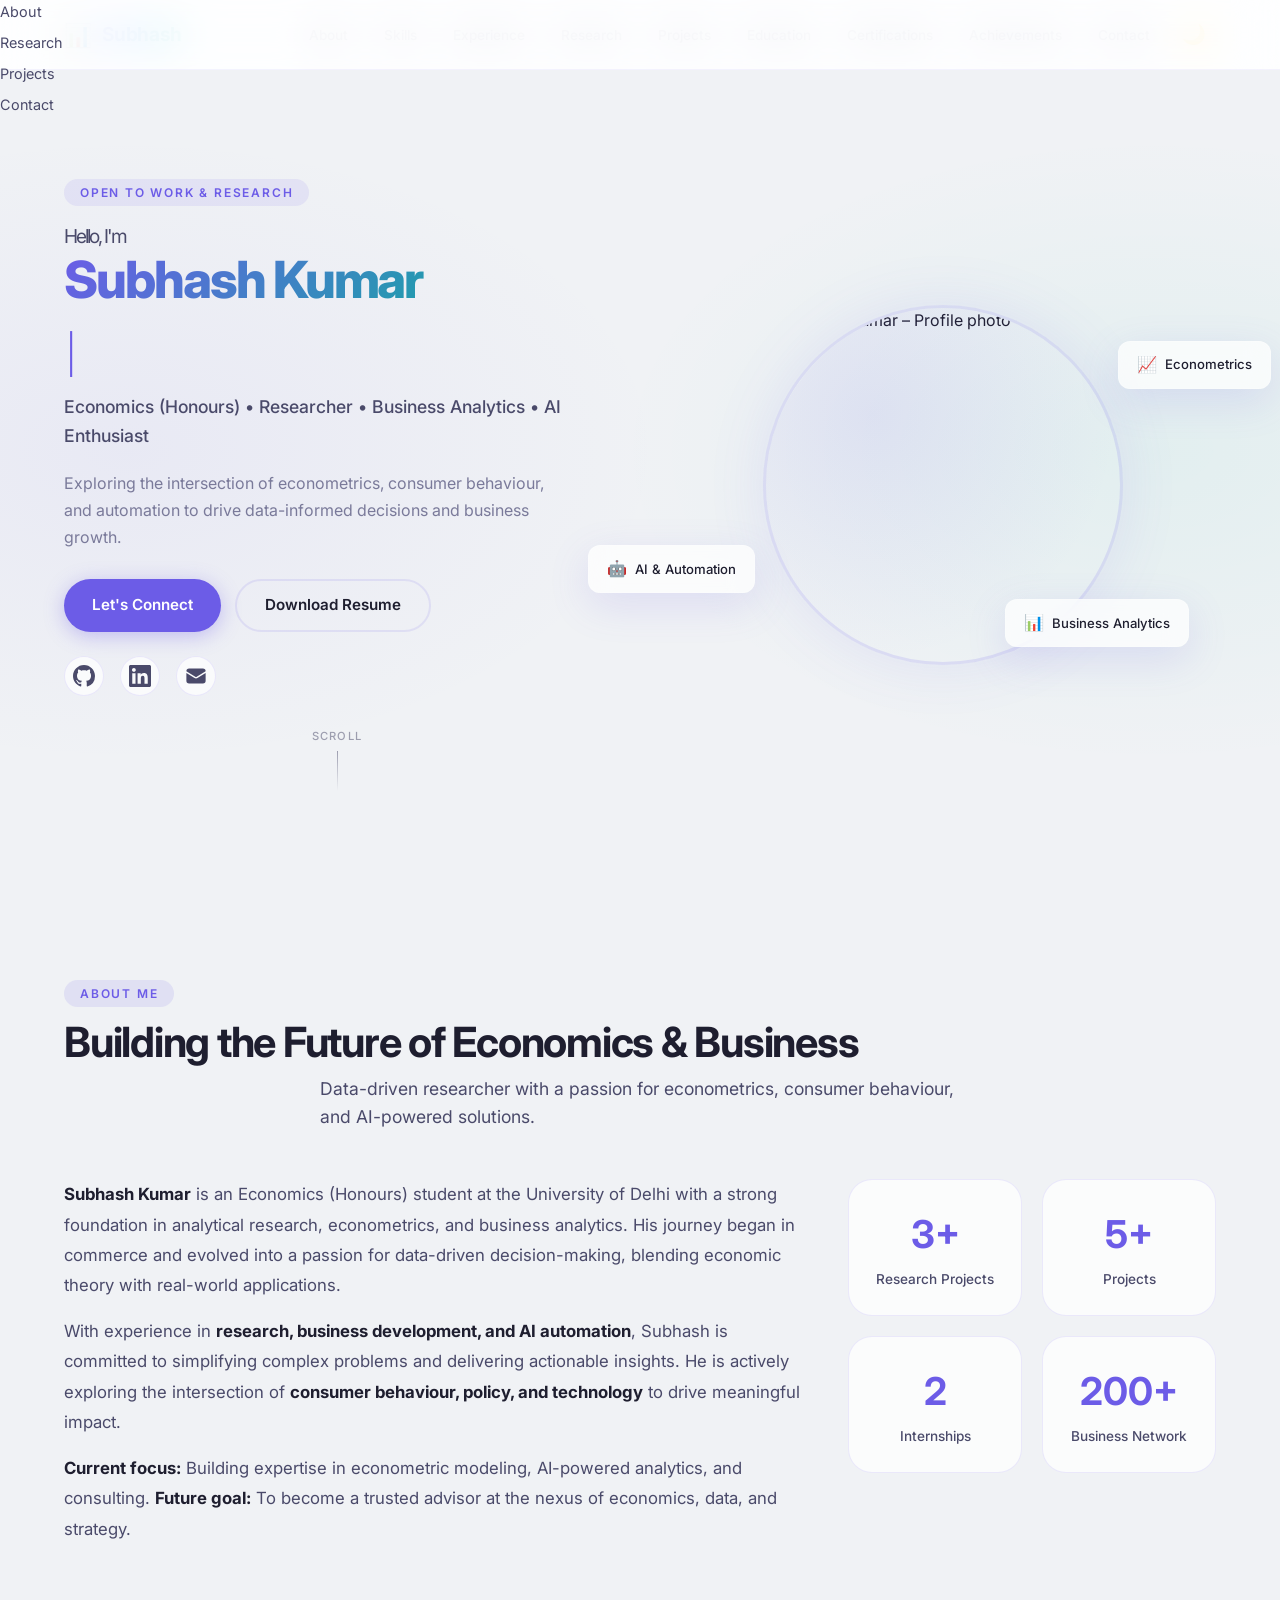
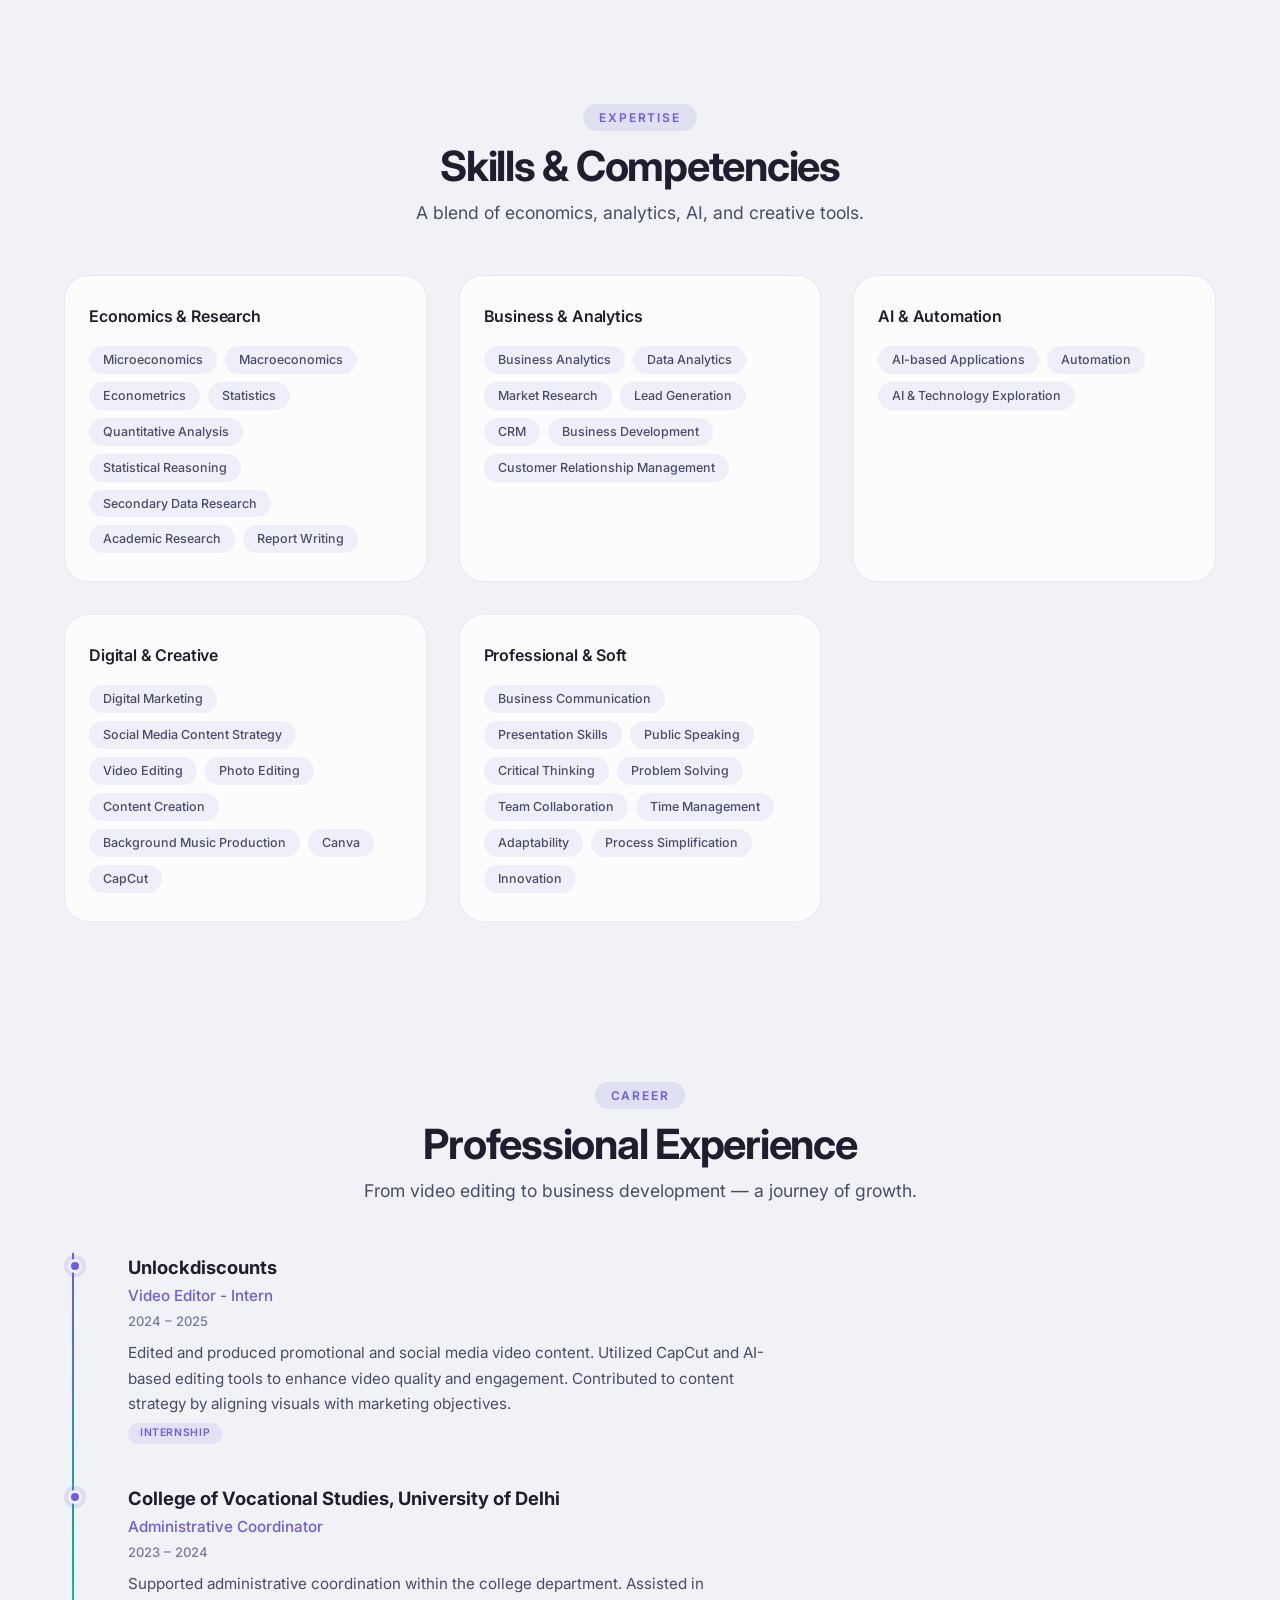
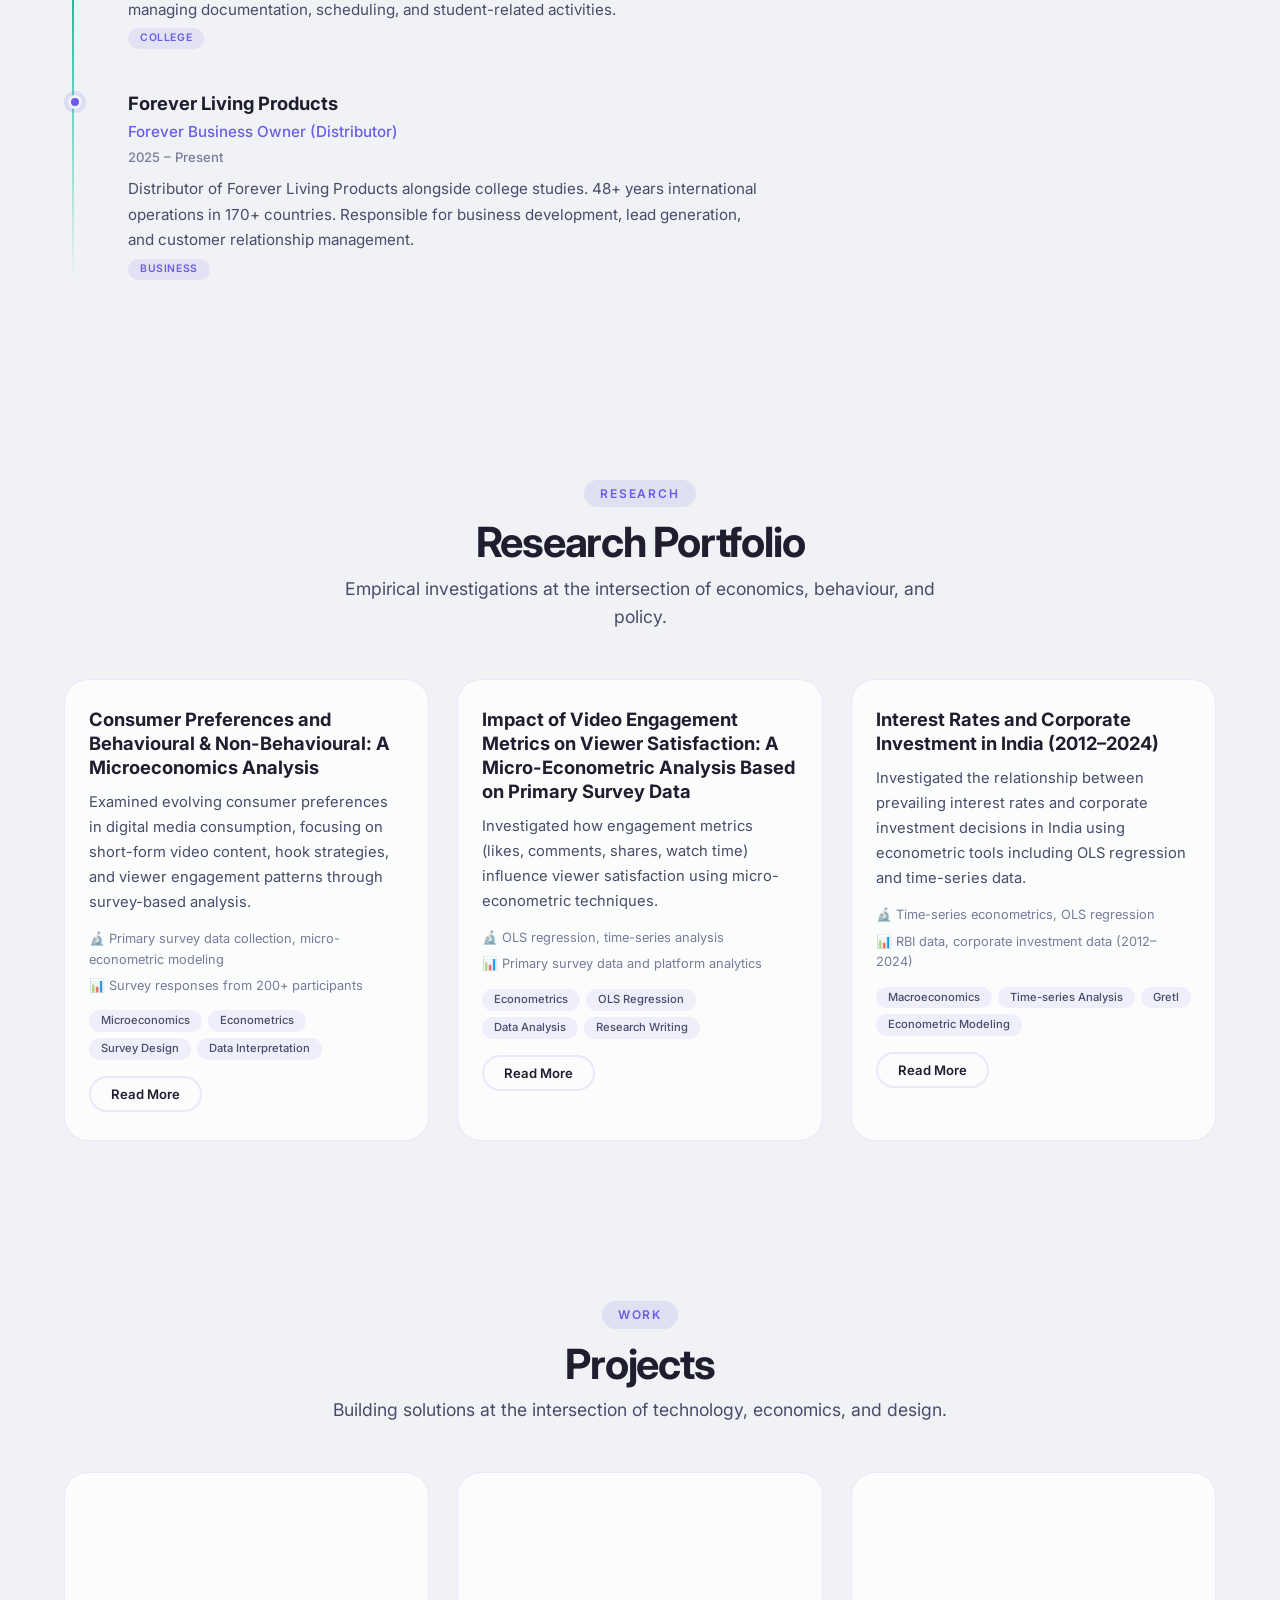
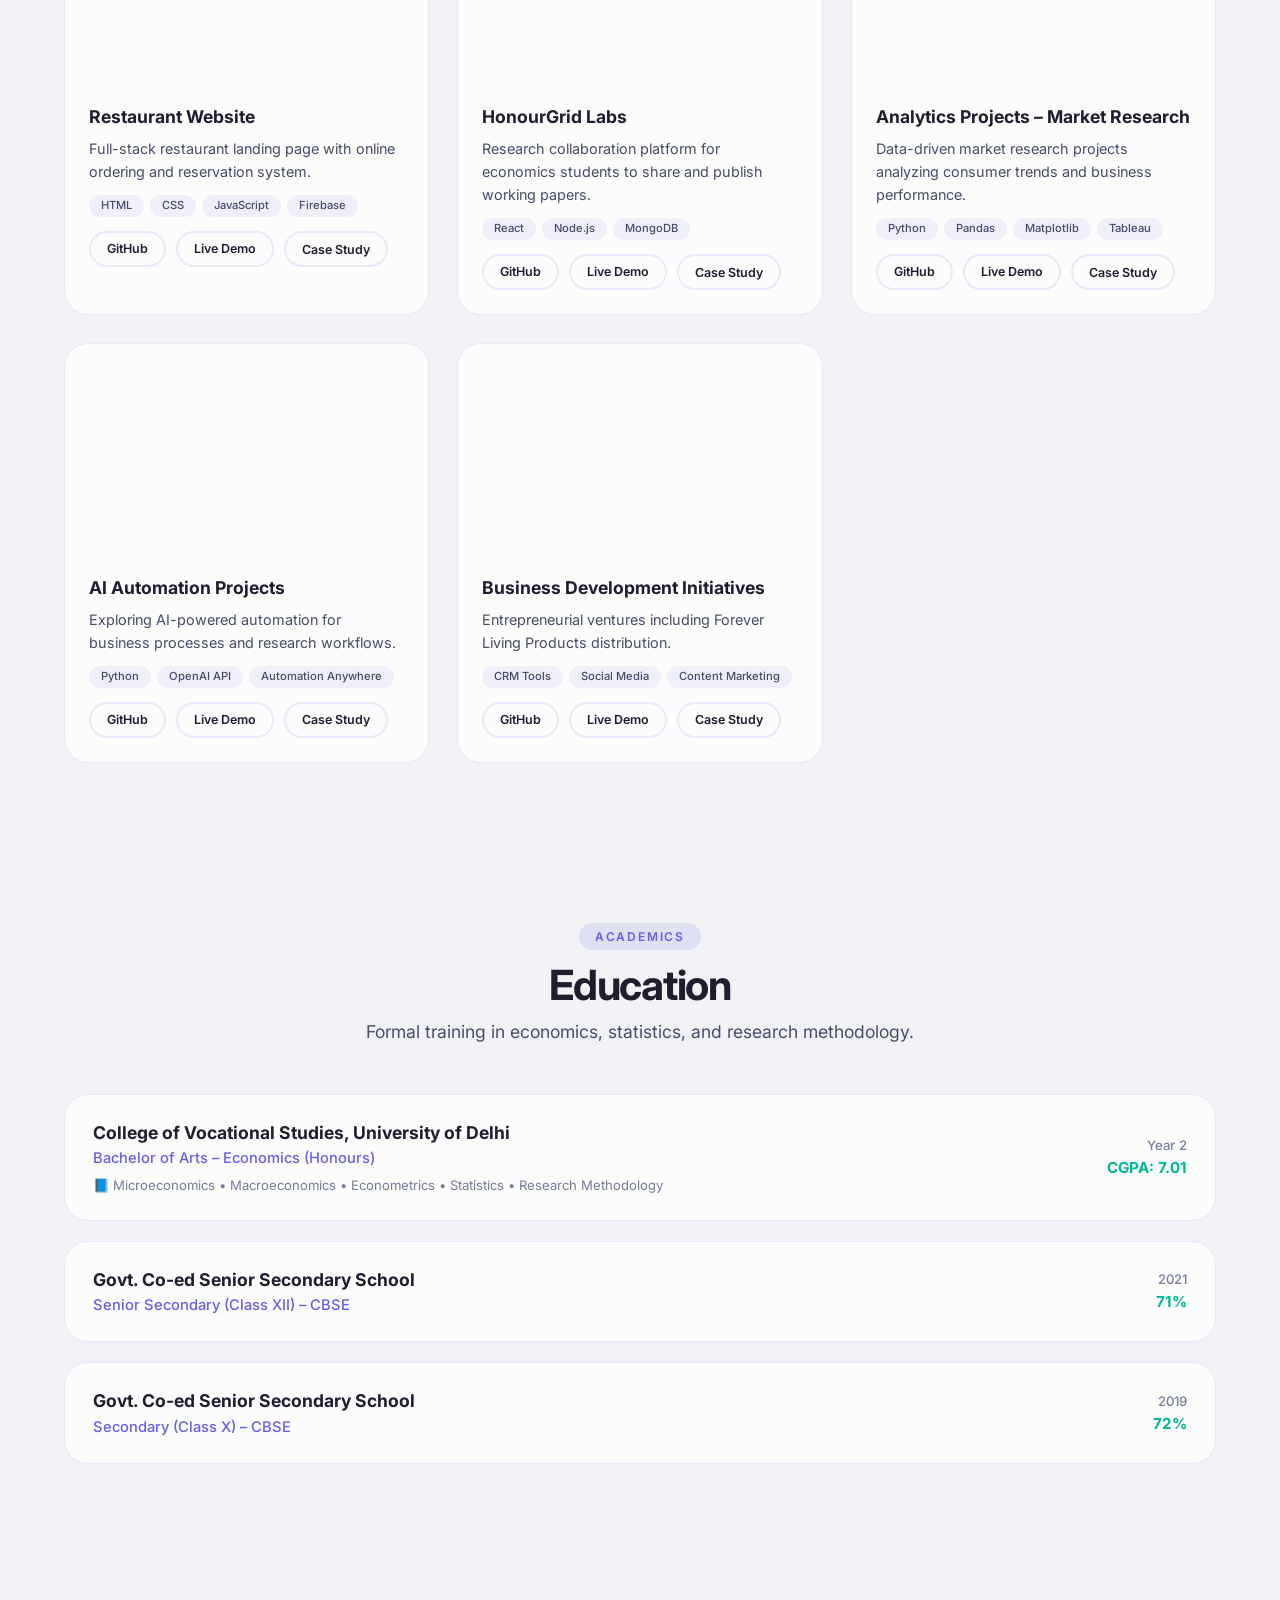
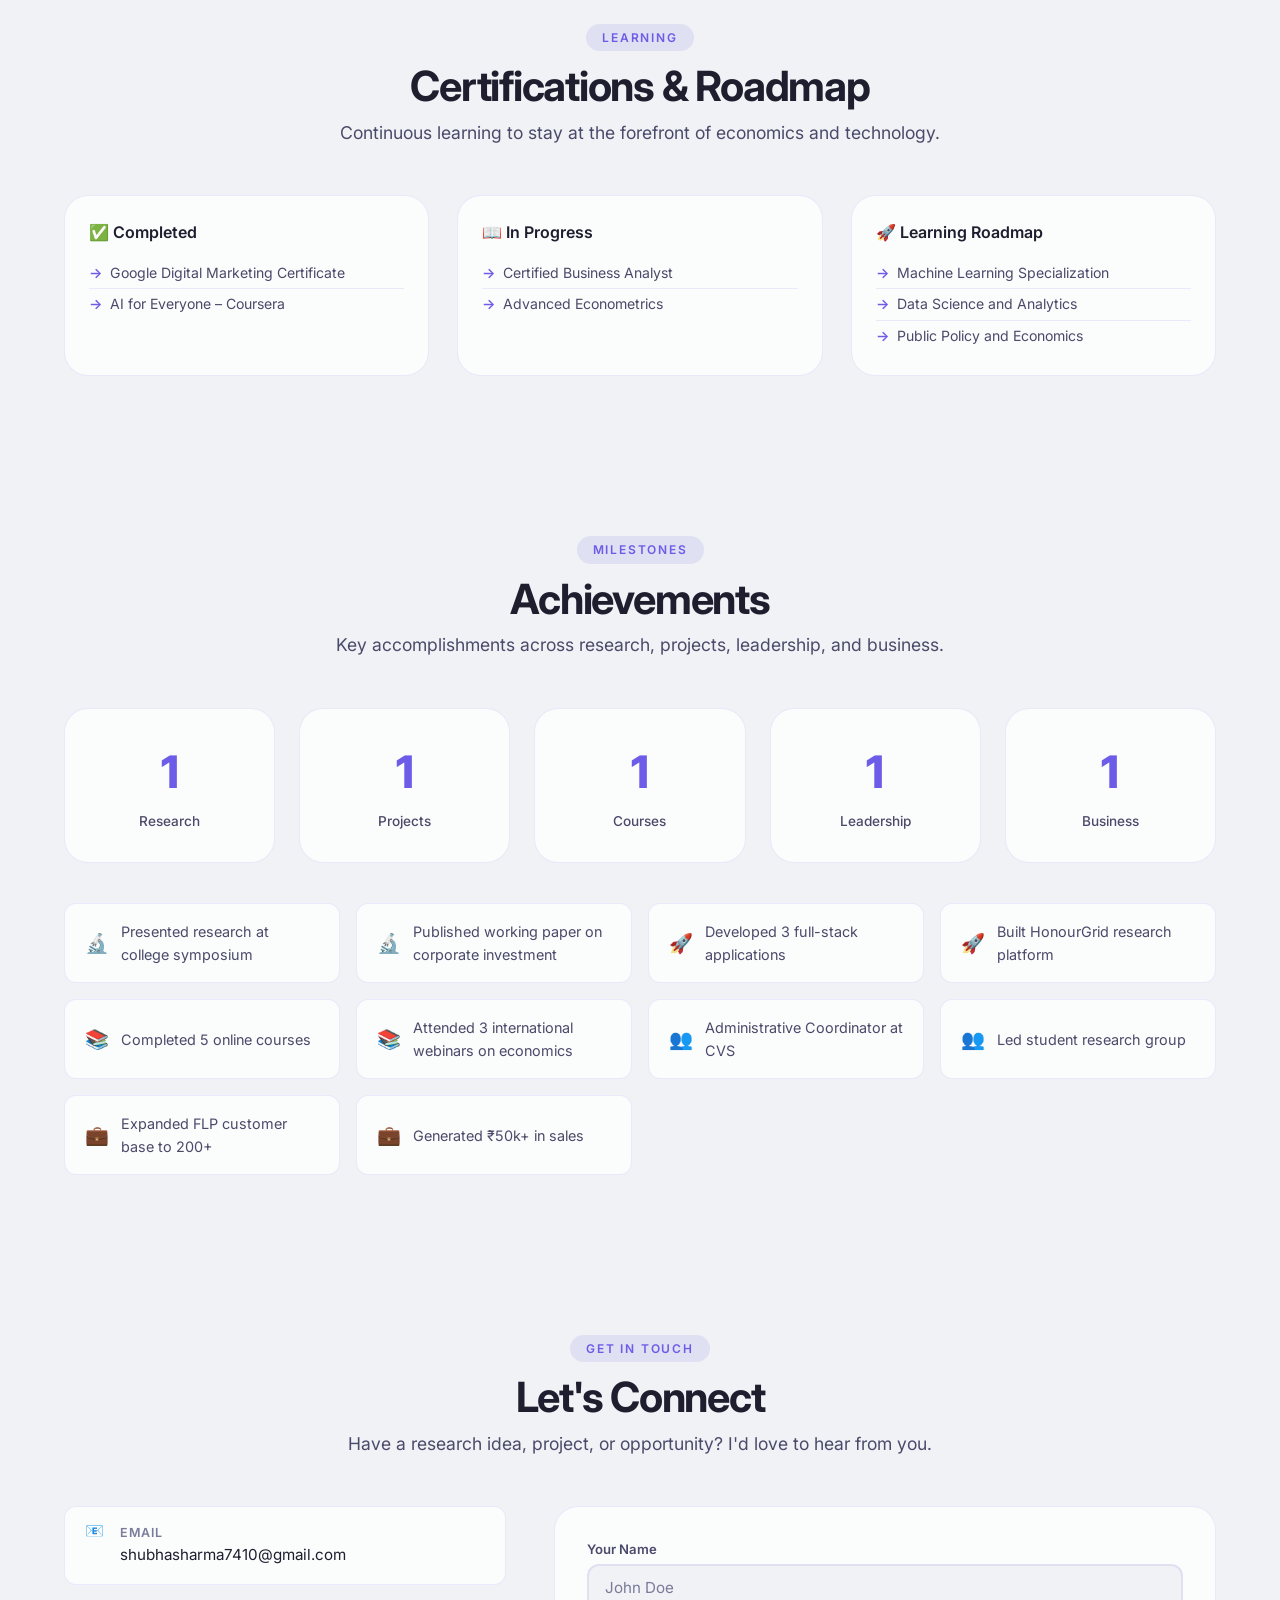
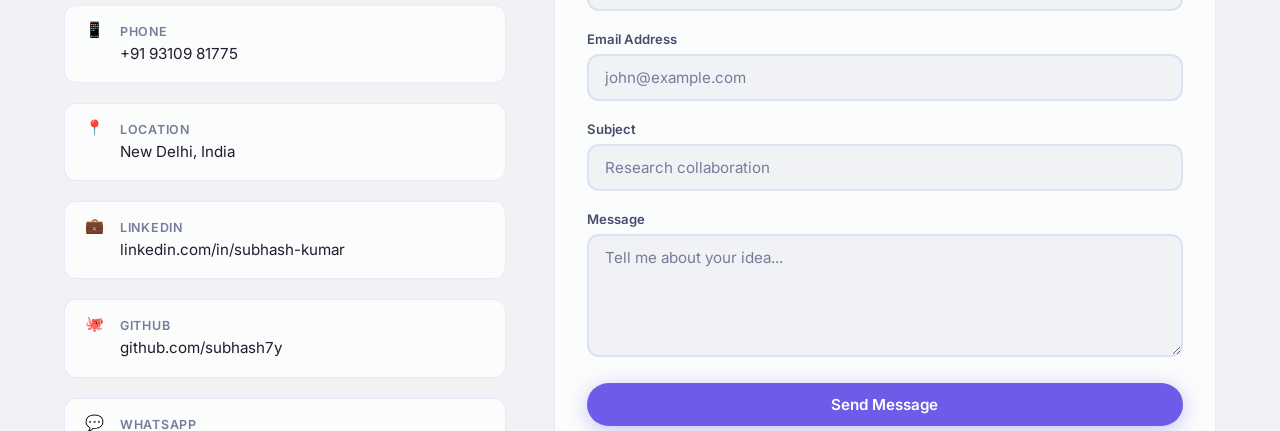
==== commit ebcfa49d: "Remove dynamic section loading for hero Removed dynamic loading of hero section from index.html." ====
--- a/index.html
+++ b/index.html
@@ -431,8 +431,3 @@
 
 </body>
 </html>
-
-// Load sections dynamically
-fetch('sections/hero.html')
-    .then(res => res.text())
-    .then(html => document.getElementById('hero-container').innerHTML = html);
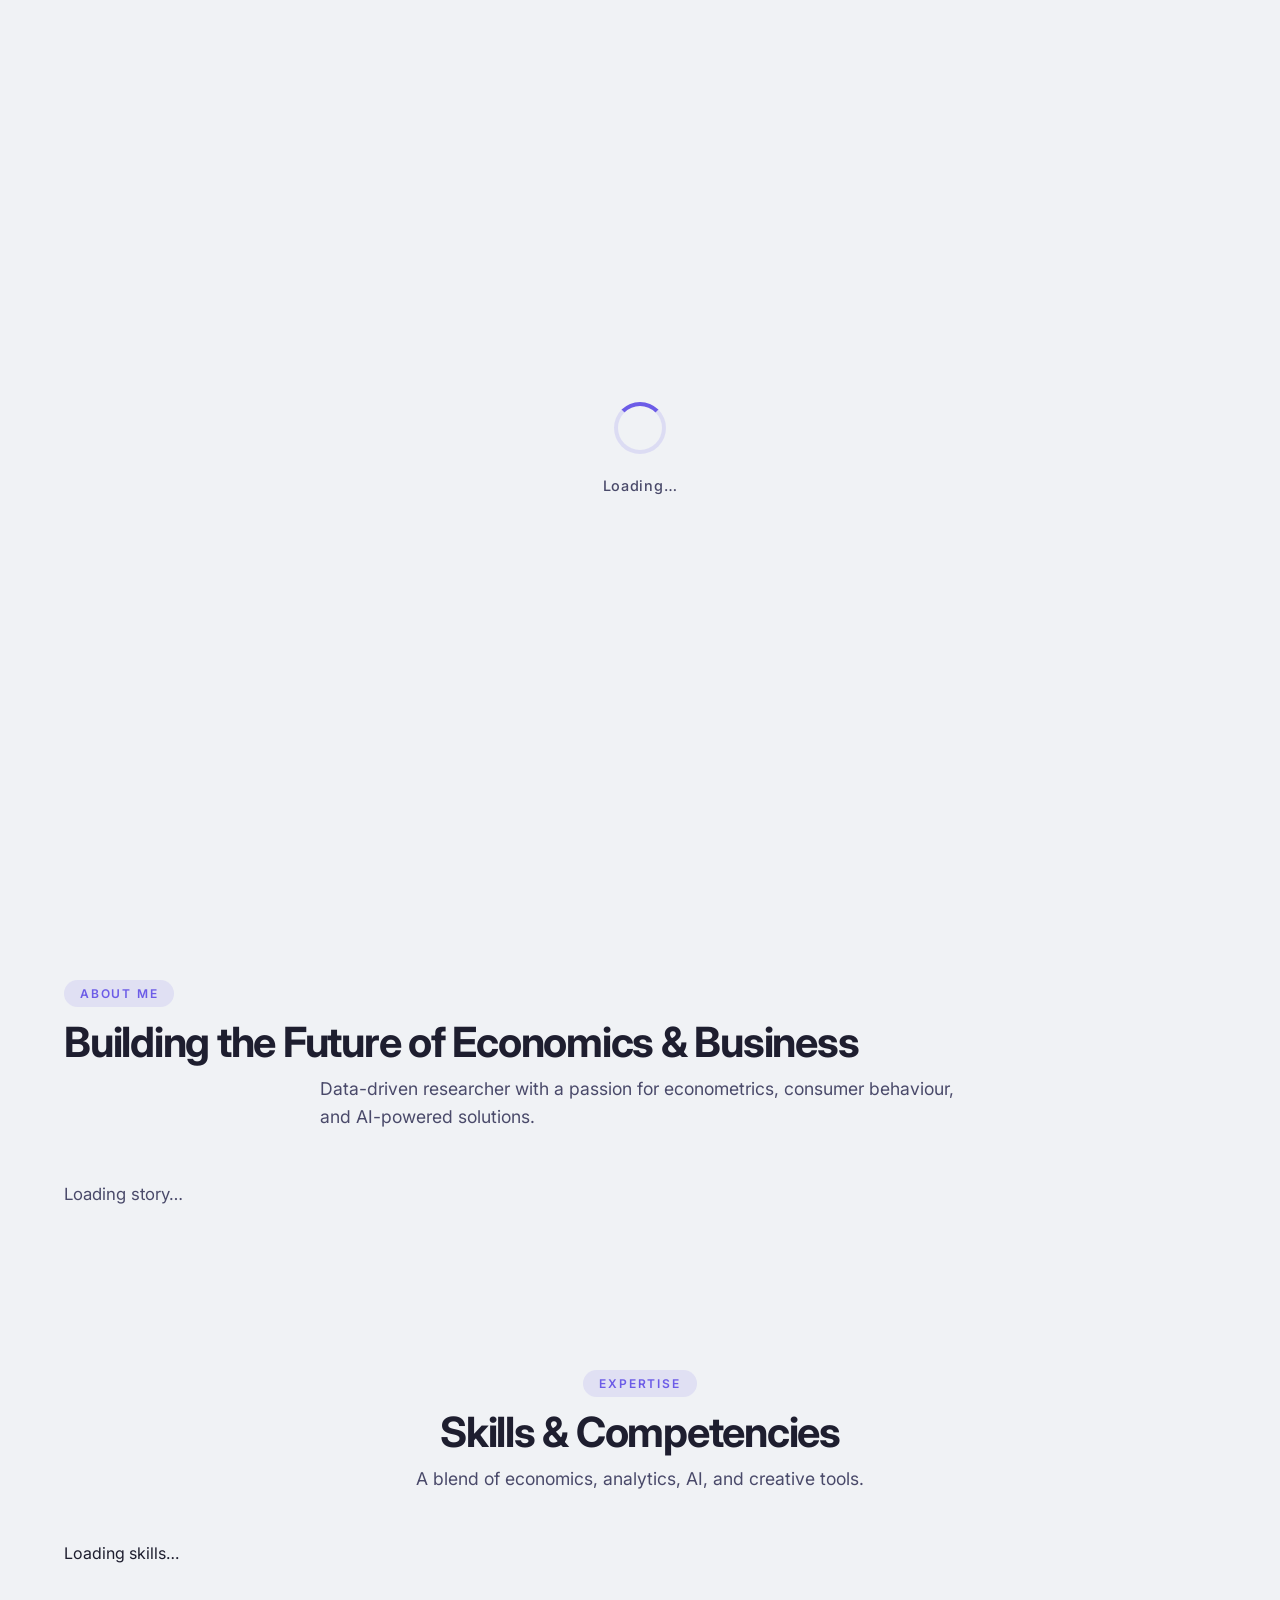
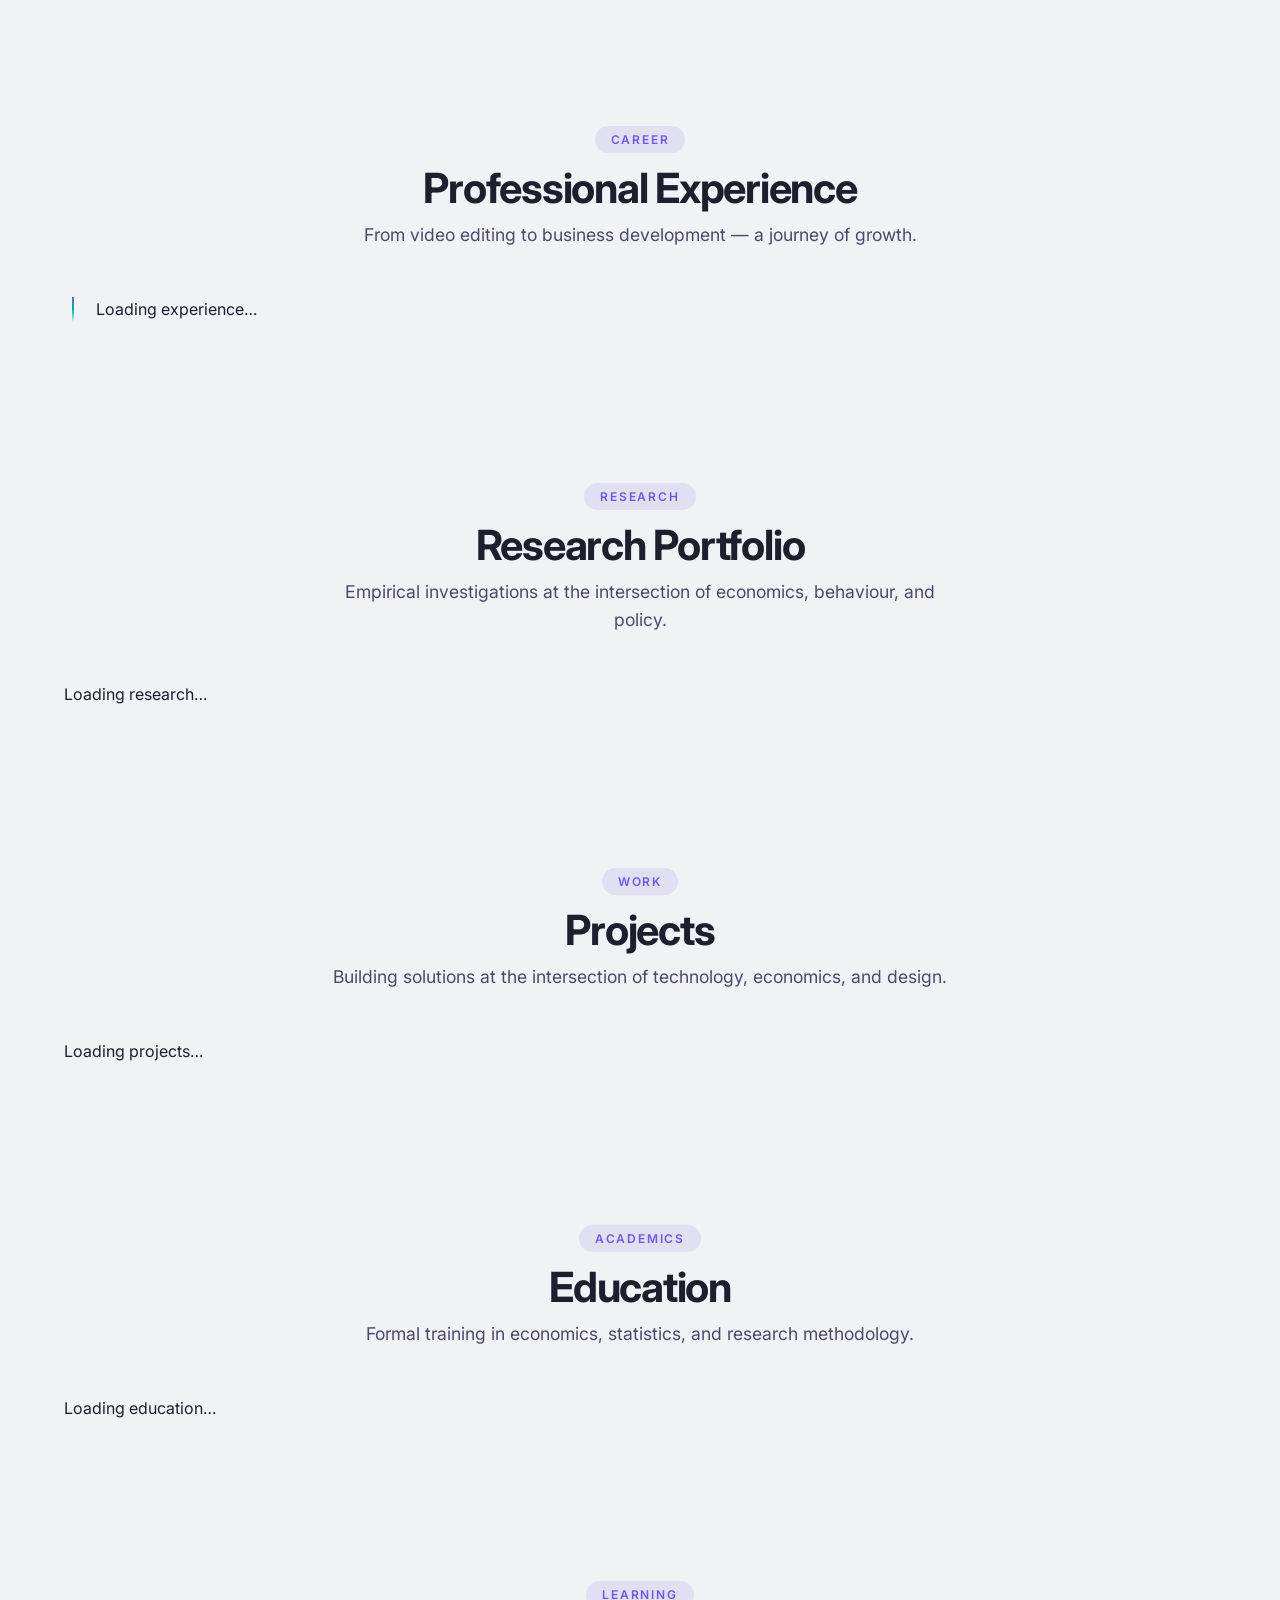
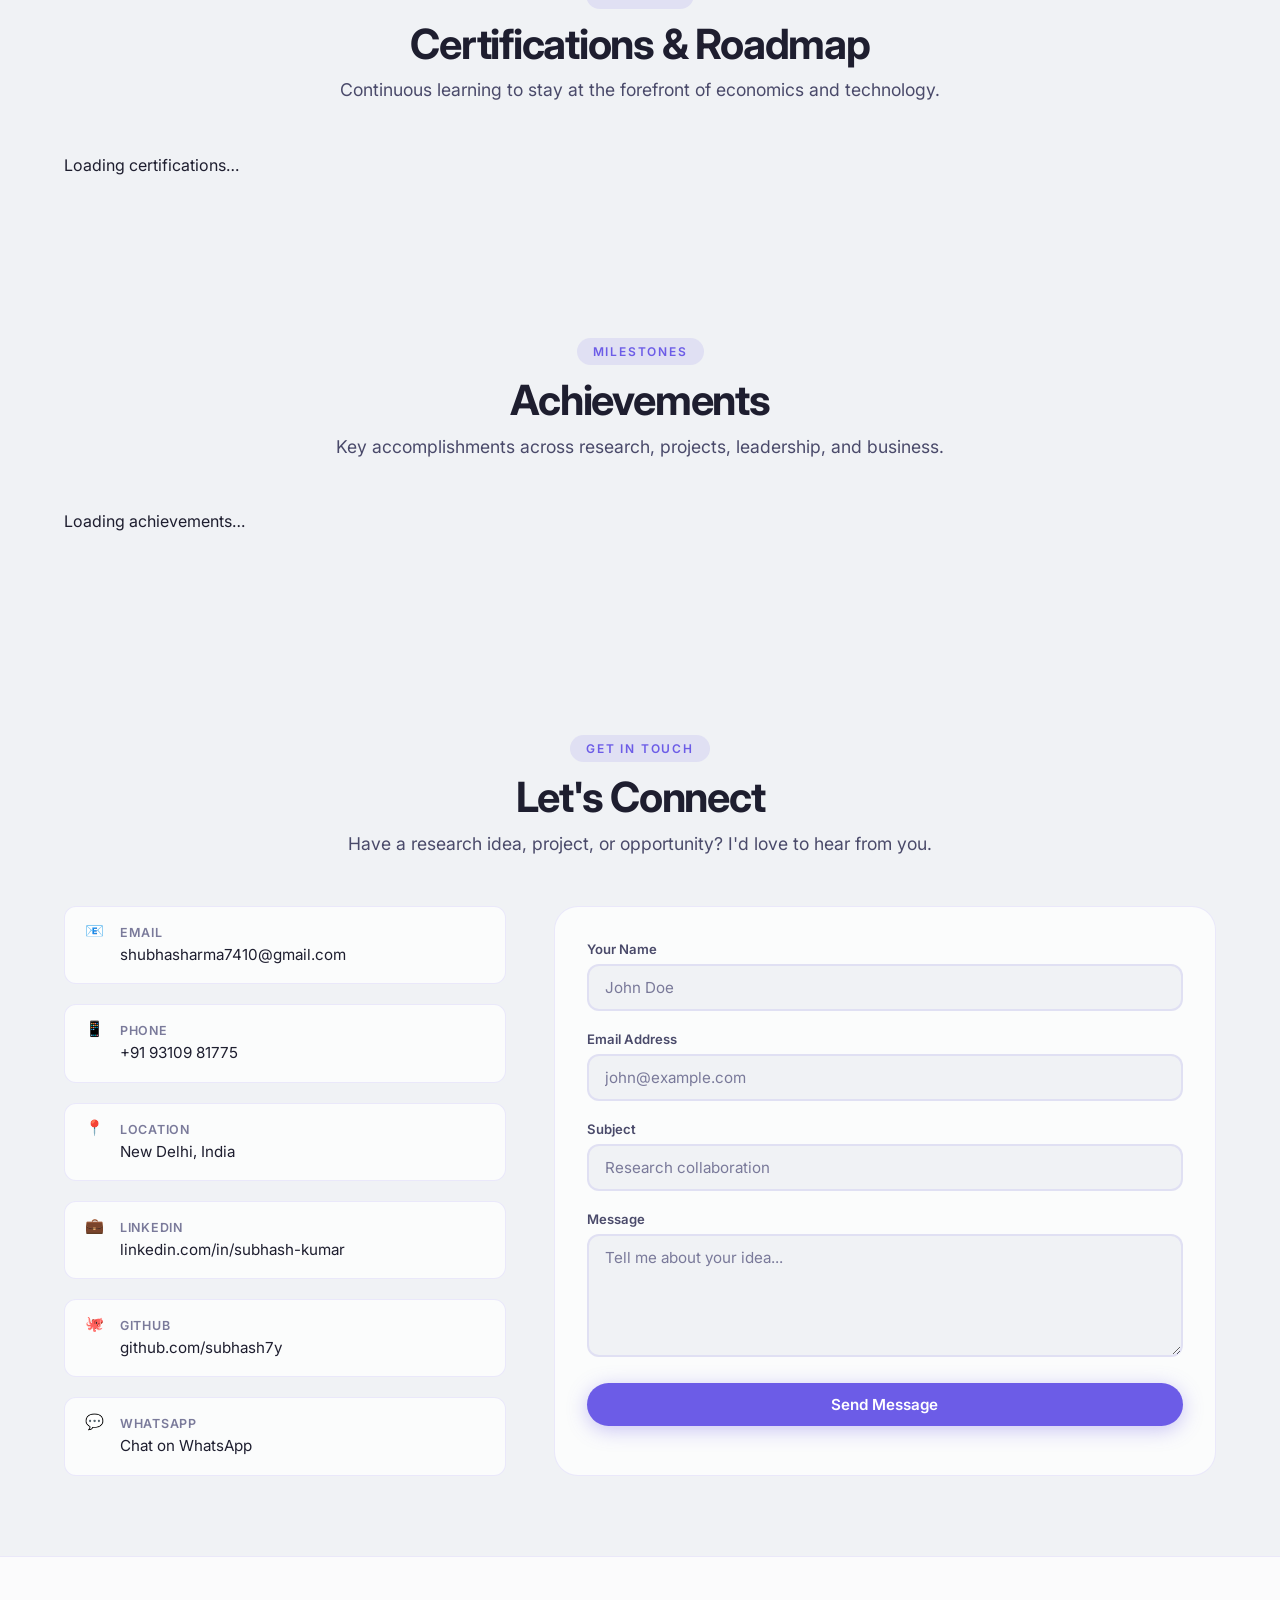
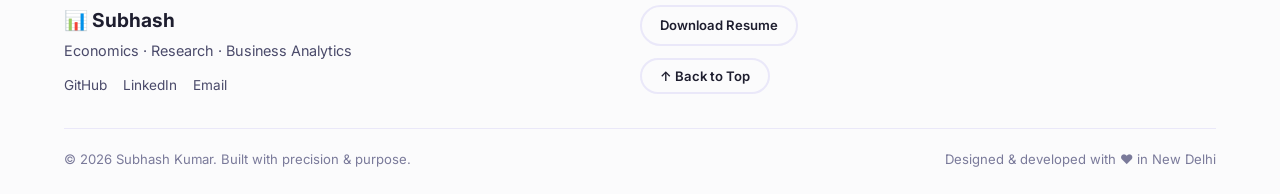
==== commit 4ab0a217: "Update index.html" ====
--- a/index.html
+++ b/index.html
@@ -427,7 +427,15 @@
     <!-- ============================================================
     JAVASCRIPT
     ============================================================ -->
-    <script src="script.js" defer></script>
+<script src="scripts/loader.js" defer></script>
+<script src="scripts/theme.js" defer></script>
+<script src="scripts/navbar.js" defer></script>
+<script src="scripts/typing.js" defer></script>
+<script src="scripts/counters.js" defer></script>
+<script src="scripts/timeline.js" defer></script>
+<script src="scripts/animation.js" defer></script>
+<script src="scripts/contact.js" defer></script>
+<script src="scripts/app.js" defer></script>
 
 </body>
 </html>
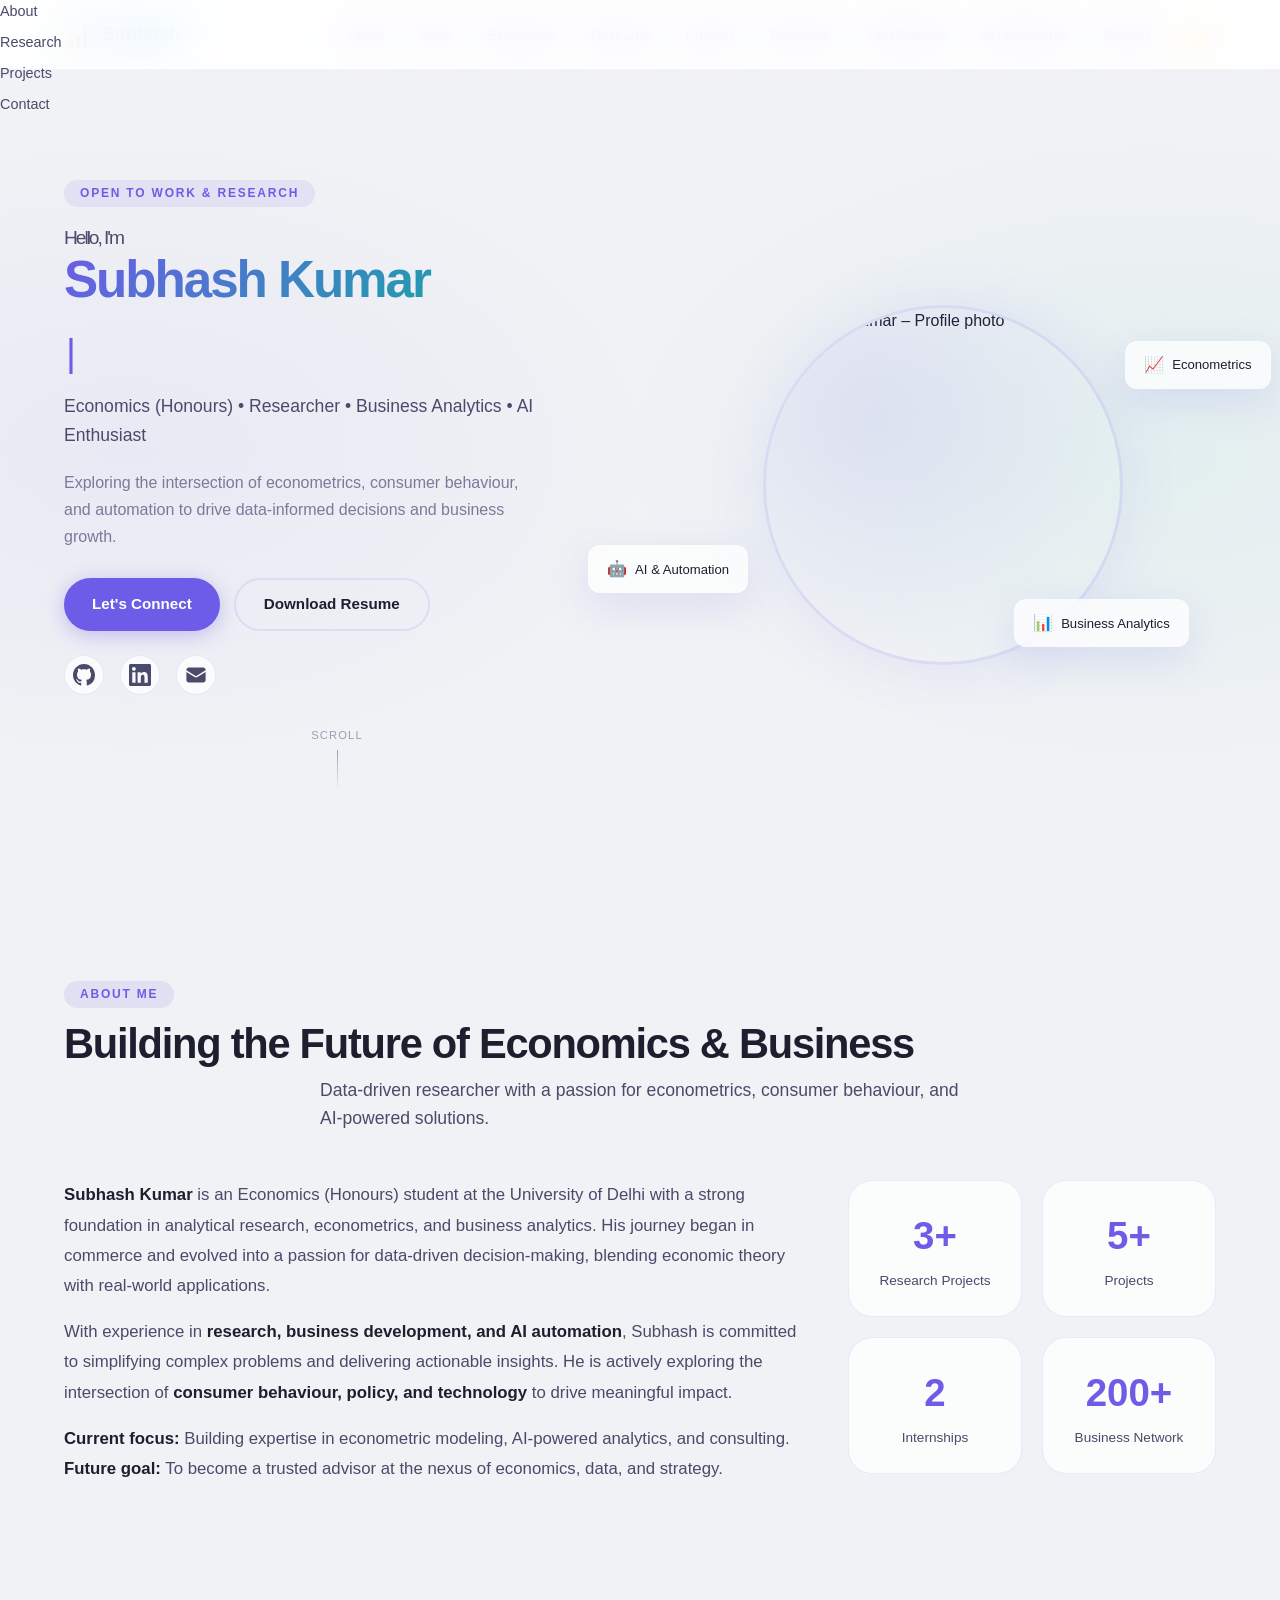
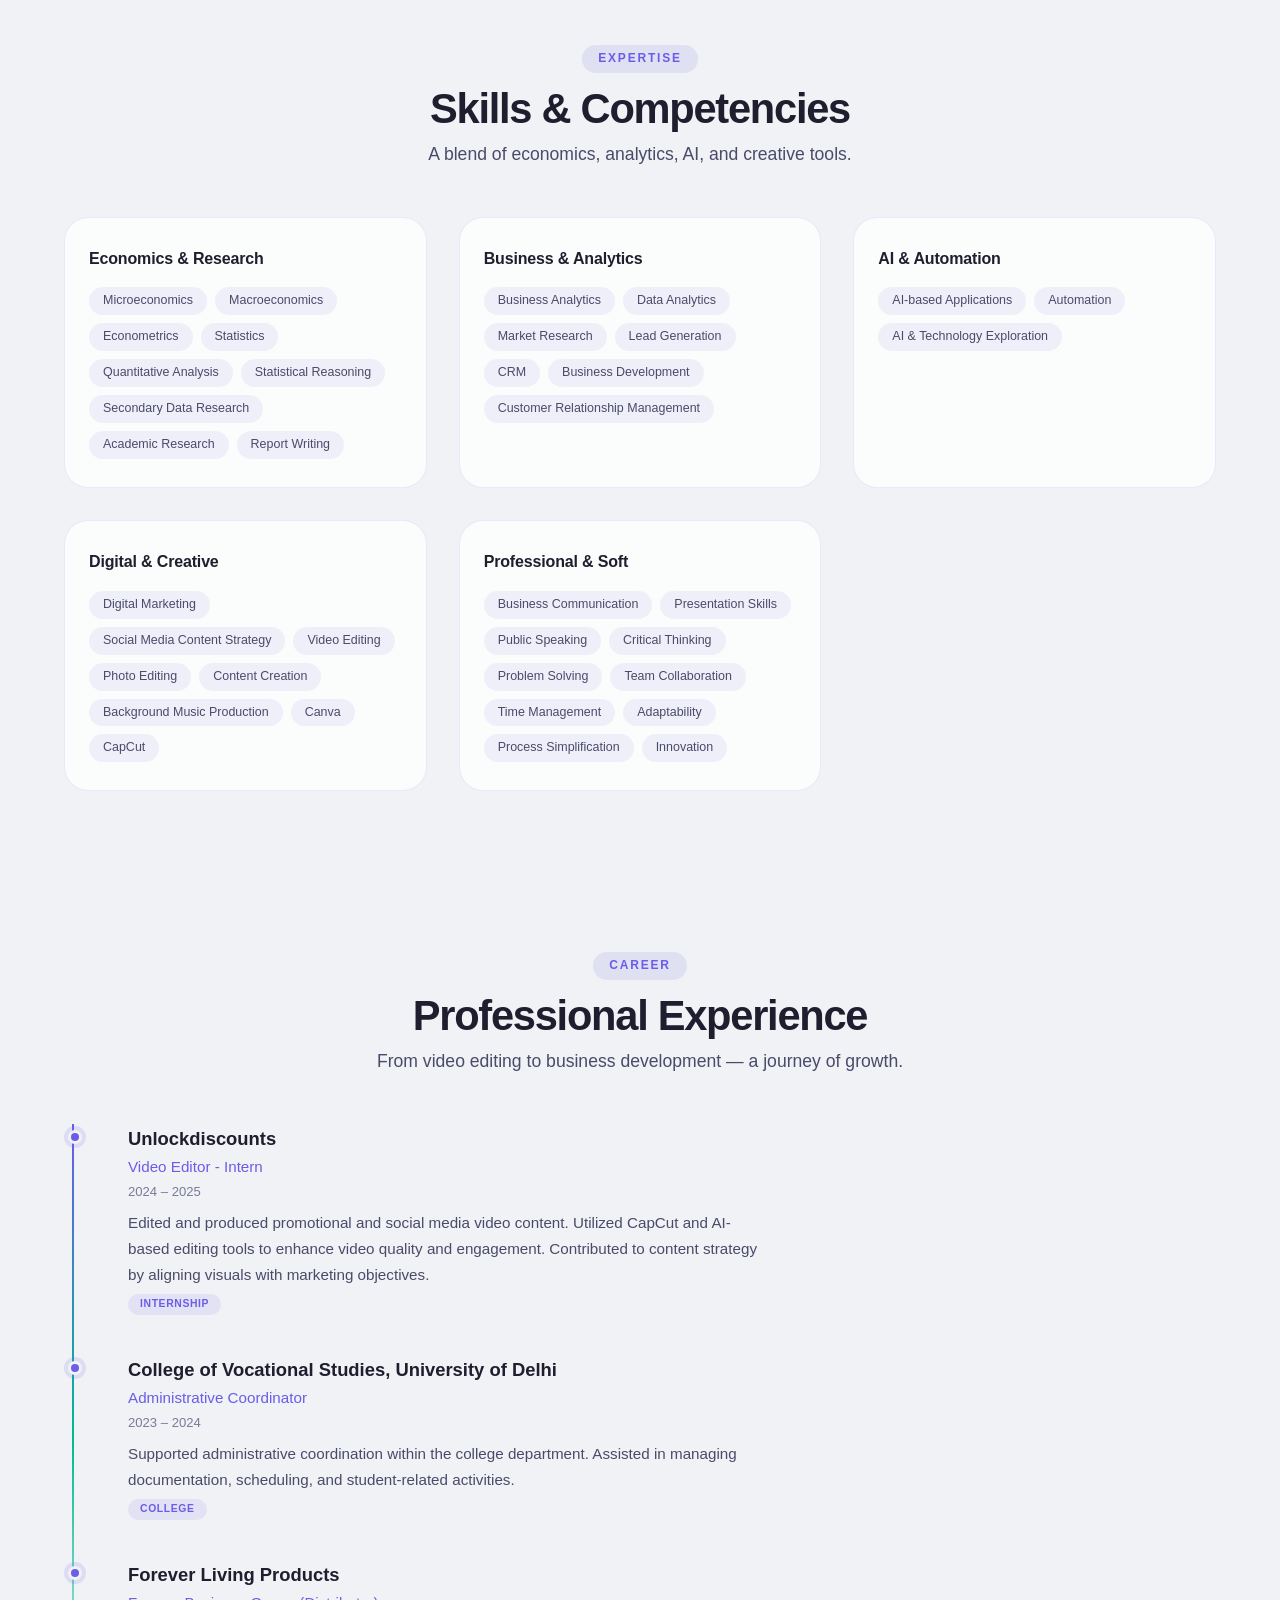
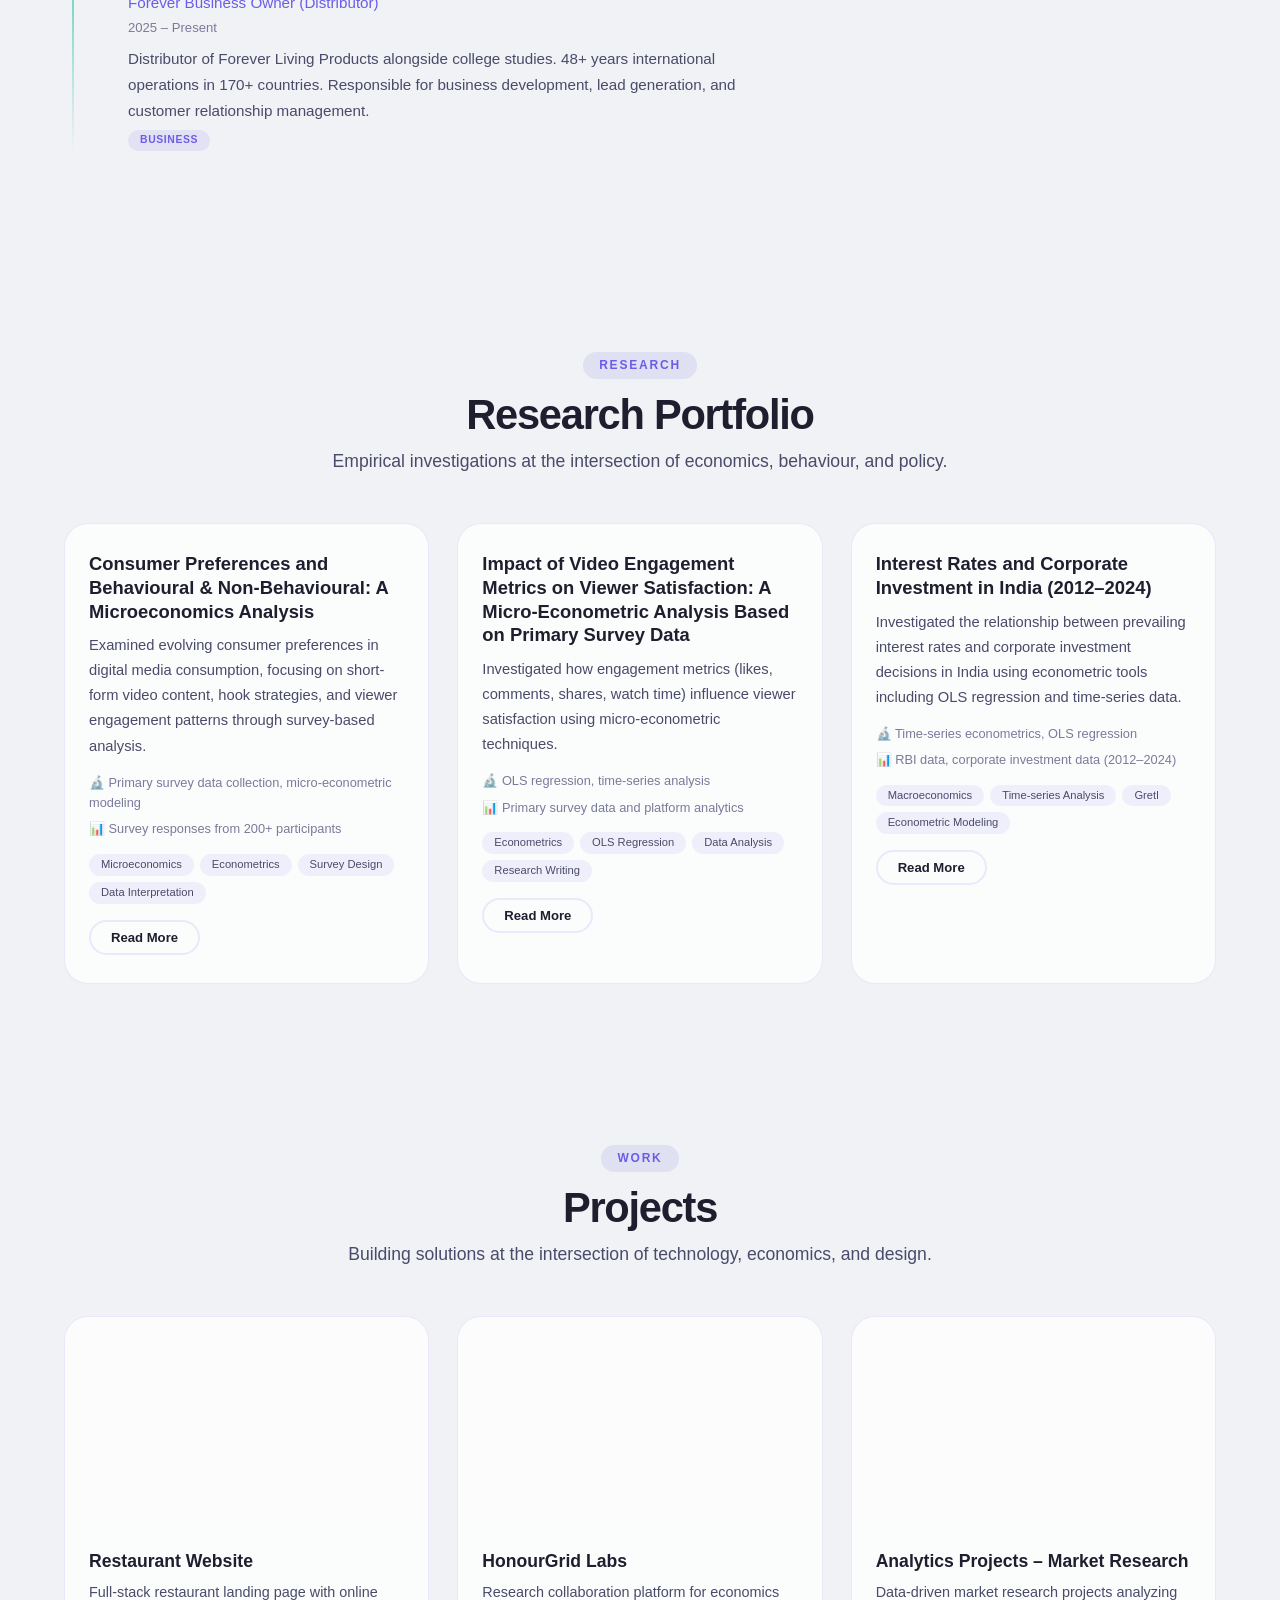
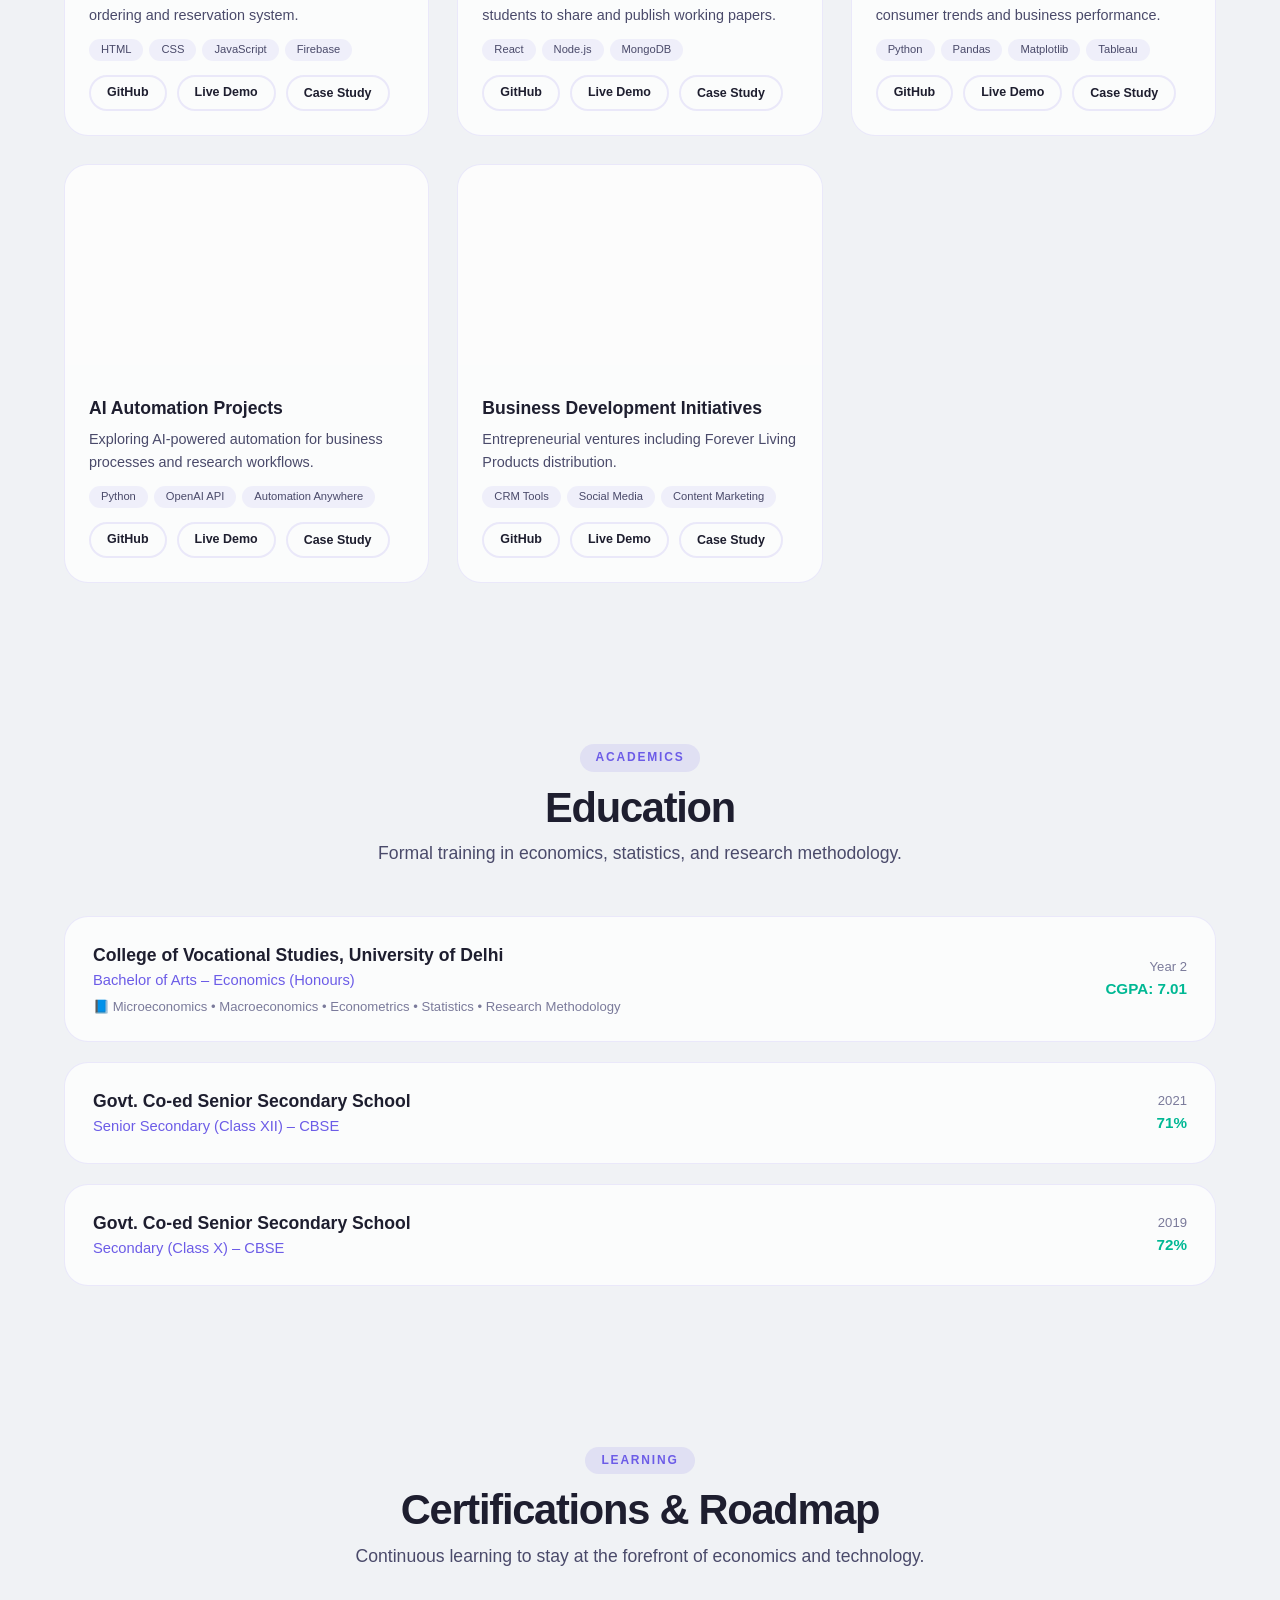
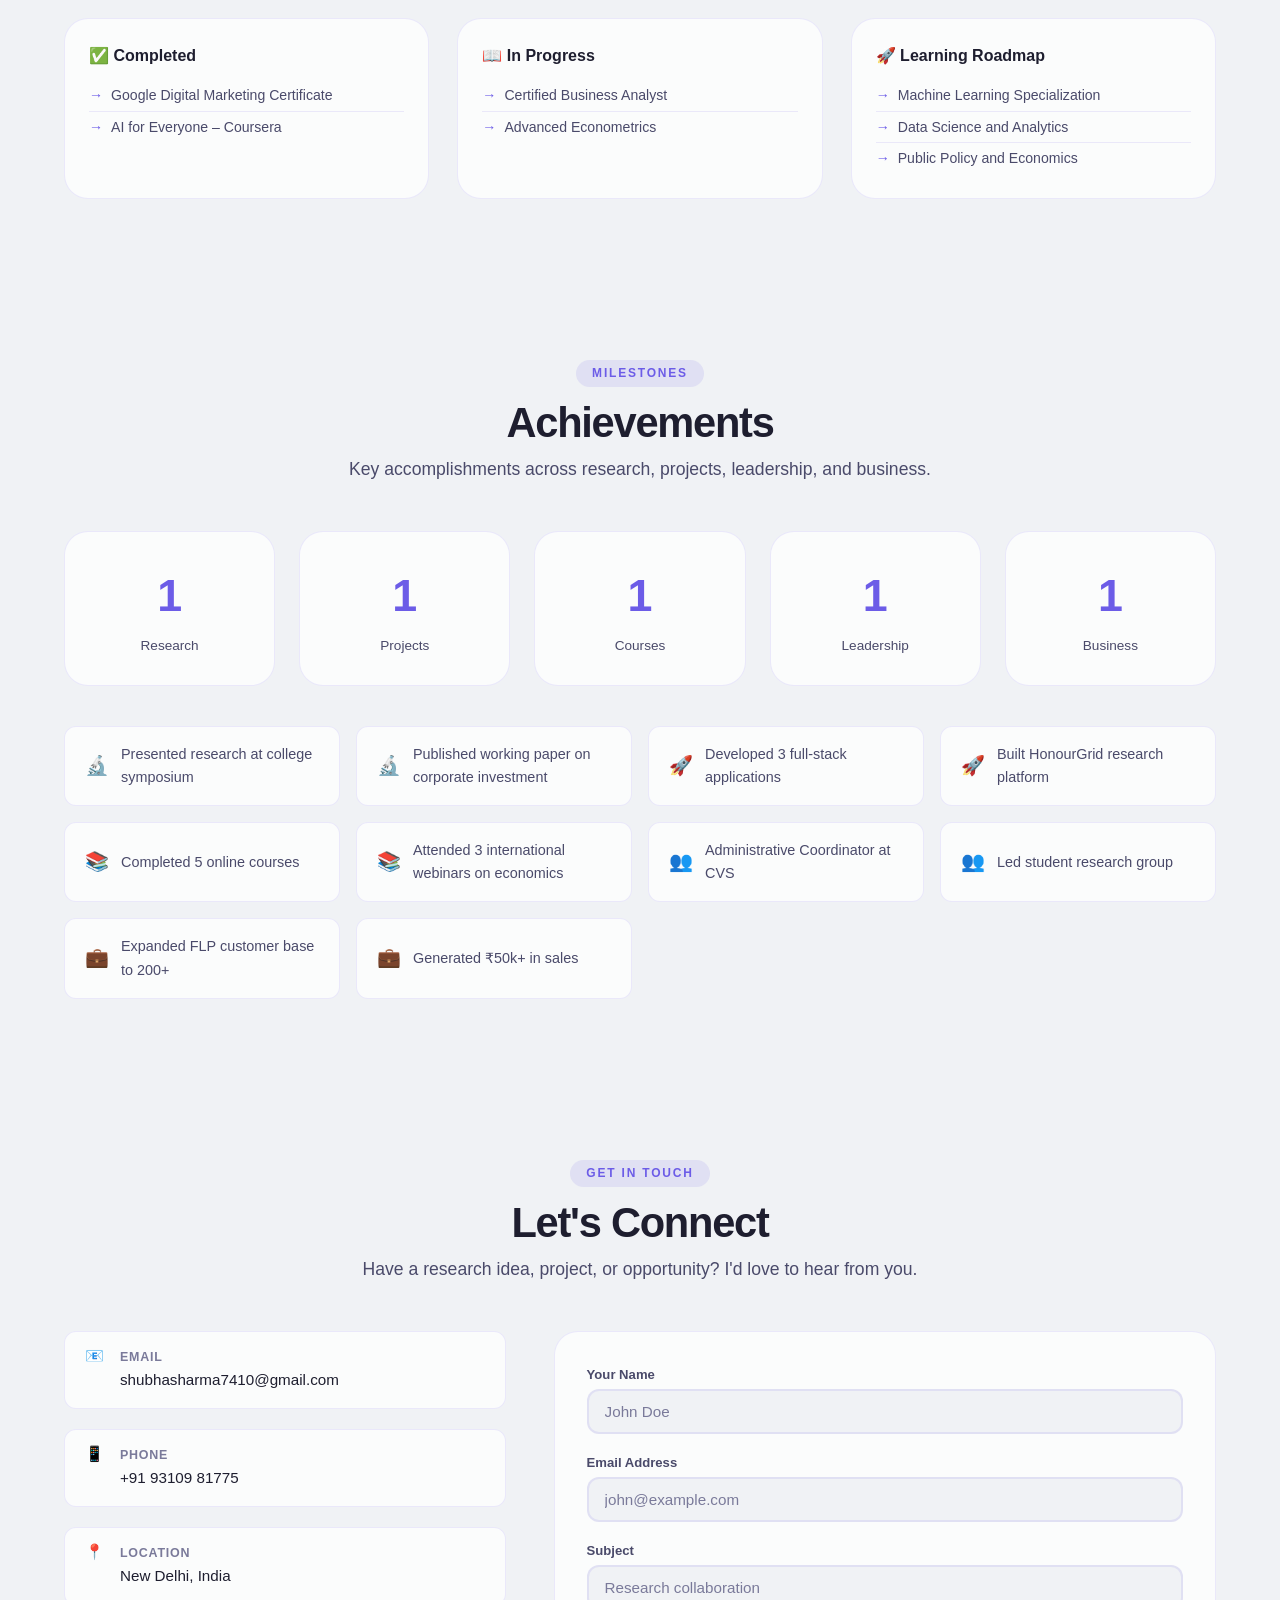
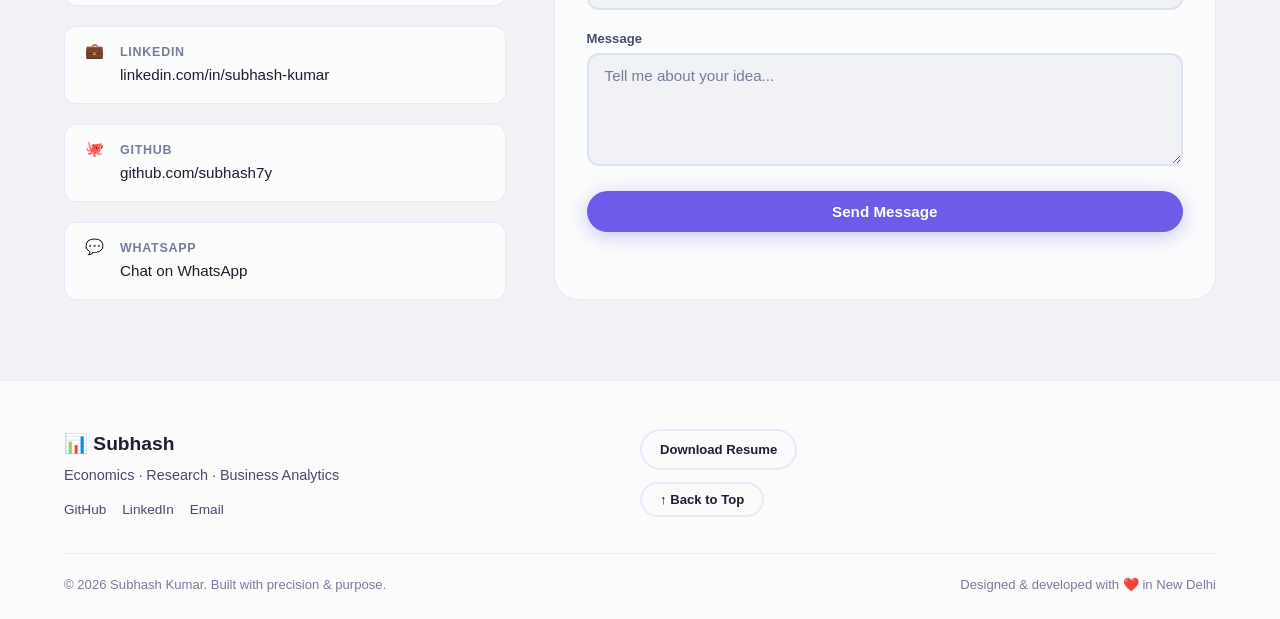
==== commit fc0f704f: "Update index.html" ====
--- a/index.html
+++ b/index.html
@@ -1,72 +1,39 @@
-<!DOCTYPE html>
+<!DOCTYPE html> 
 <html lang="en">
-<head>
+    <head>
     <meta charset="UTF-8" />
     <meta name="viewport" content="width=device-width, initial-scale=1.0" />
     <title>Subhash Kumar | Economist · Researcher · Consultant</title>
 
-    <!-- ===== PRIMARY META ===== -->
-    <meta name="description" content="Subhash Kumar – Economics (Honours) student at University of Delhi. Researcher in econometrics, consumer behaviour & business analytics. Explore research, projects & professional experience." />
-    <meta name="keywords" content="Subhash Kumar, Economics, Research, Econometrics, Business Analytics, Data Analytics, Consulting, Portfolio" />
+    <!-- SEO Meta Tags -->
+    <meta name="description" content="Subhash Kumar – Economics (Honours) student at University of Delhi. Researcher in econometrics, consumer behaviour & business analytics." />
+    <meta name="keywords" content="Subhash Kumar, Economics, Research, Econometrics, Business Analytics" />
     <meta name="author" content="Subhash Kumar" />
-    <meta name="robots" content="index, follow" />
     <link rel="canonical" href="https://subhash7y.github.io/Portfolio-Resume/" />
 
-    <!-- ===== OPEN GRAPH / SOCIAL ===== -->
+    <!-- Open Graph -->
     <meta property="og:title" content="Subhash Kumar | Economist · Researcher · Consultant" />
     <meta property="og:description" content="Economics (Honours) student at University of Delhi. Research in econometrics, consumer behaviour & business analytics." />
+    <meta property="og:url" content="https://subhash7y.github.io/Portfolio-Resume/" />
     <meta property="og:type" content="website" />
-    <meta property="og:url" content="https://subhash7y.github.io/Portfolio-Resume/" />
-    <meta property="og:image" content="https://subhash7y.github.io/Portfolio-Resume/assets/images/og-image.webp" />
-    <meta property="og:image:width" content="1200" />
-    <meta property="og:image:height" content="630" />
-    <meta property="og:site_name" content="Subhash Kumar Portfolio" />
-    <meta property="og:locale" content="en_IN" />
-
-    <!-- ===== TWITTER CARDS ===== -->
+
+    <!-- Twitter Cards -->
     <meta name="twitter:card" content="summary_large_image" />
     <meta name="twitter:title" content="Subhash Kumar | Economist · Researcher · Consultant" />
-    <meta name="twitter:description" content="Economics (Honours) student at University of Delhi. Research in econometrics, consumer behaviour & business analytics." />
-    <meta name="twitter:image" content="https://subhash7y.github.io/Portfolio-Resume/assets/images/og-image.webp" />
-    <meta name="twitter:site" content="@subhash_k" />
-
-    <!-- ===== JSON-LD STRUCTURED DATA ===== -->
-    <script type="application/ld+json">
-        {
-            "@context": "https://schema.org",
-            "@type": "Person",
-            "name": "Subhash Kumar",
-            "jobTitle": "Economics Researcher & Consultant",
-            "url": "https://subhash7y.github.io/Portfolio-Resume/",
-            "address": {
-                "@type": "PostalAddress",
-                "addressLocality": "New Delhi",
-                "addressCountry": "India"
-            },
-            "email": "shubhasharma7410@gmail.com",
-            "telephone": "+91-9310981775",
-            "sameAs": [
-                "https://github.com/subhash7y",
-                "https://linkedin.com/in/subhash-kumar"
-            ]
-        }
-    </script>
-
-    <!-- ===== FAVICON ===== -->
+
+    <!-- ===== NEW SEO FILES ===== -->
+    <!-- Manifest (PWA) -->
+    <link rel="manifest" href="seo/manifest.json" />
+
+    <!-- Browserconfig (Windows) -->
+    <meta name="msapplication-config" content="seo/browserconfig.xml" />
+
+    <!-- Favicon -->
     <link rel="icon" href="data:image/svg+xml,<svg xmlns='http://www.w3.org/2000/svg' viewBox='0 0 100 100'><text y='.9em' font-size='90'>📊</text></svg>" />
-    <link rel="apple-touch-icon" href="assets/favicon/apple-touch-icon.png" />
-
-    <!-- ===== PRELOAD / FONTS ===== -->
-    <link rel="preconnect" href="https://fonts.googleapis.com" />
-    <link rel="preconnect" href="https://fonts.gstatic.com" crossorigin />
-    <link href="https://fonts.googleapis.com/css2?family=Inter:opsz,wght@14..32,300;14..32,400;14..32,500;14..32,600;14..32,700;14..32,800&display=swap" rel="stylesheet" />
-
-    <!-- ===== STYLES ===== -->
+
+    <!-- Styles -->
     <link rel="stylesheet" href="style.css" />
 </head>
-
-<body>
-
     <!-- ============================================================
     LOADING SCREEN
     ============================================================ -->
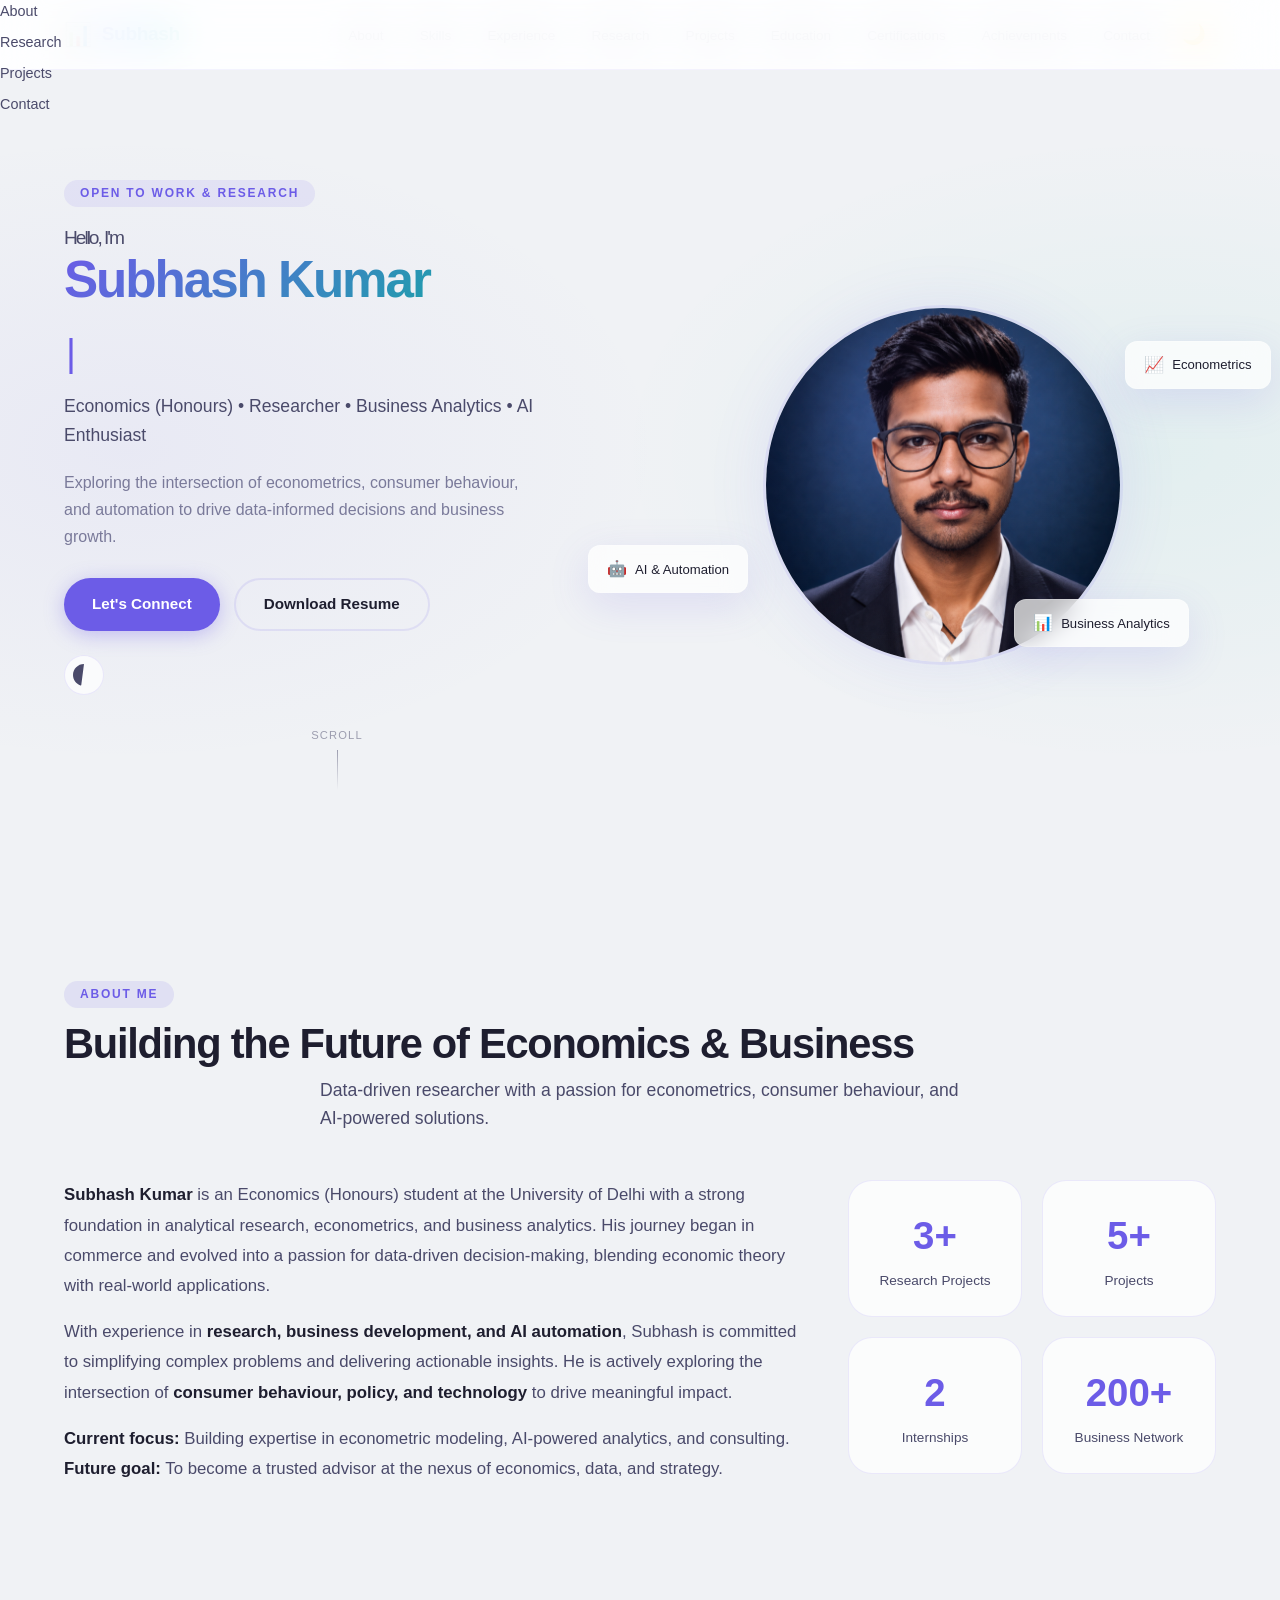
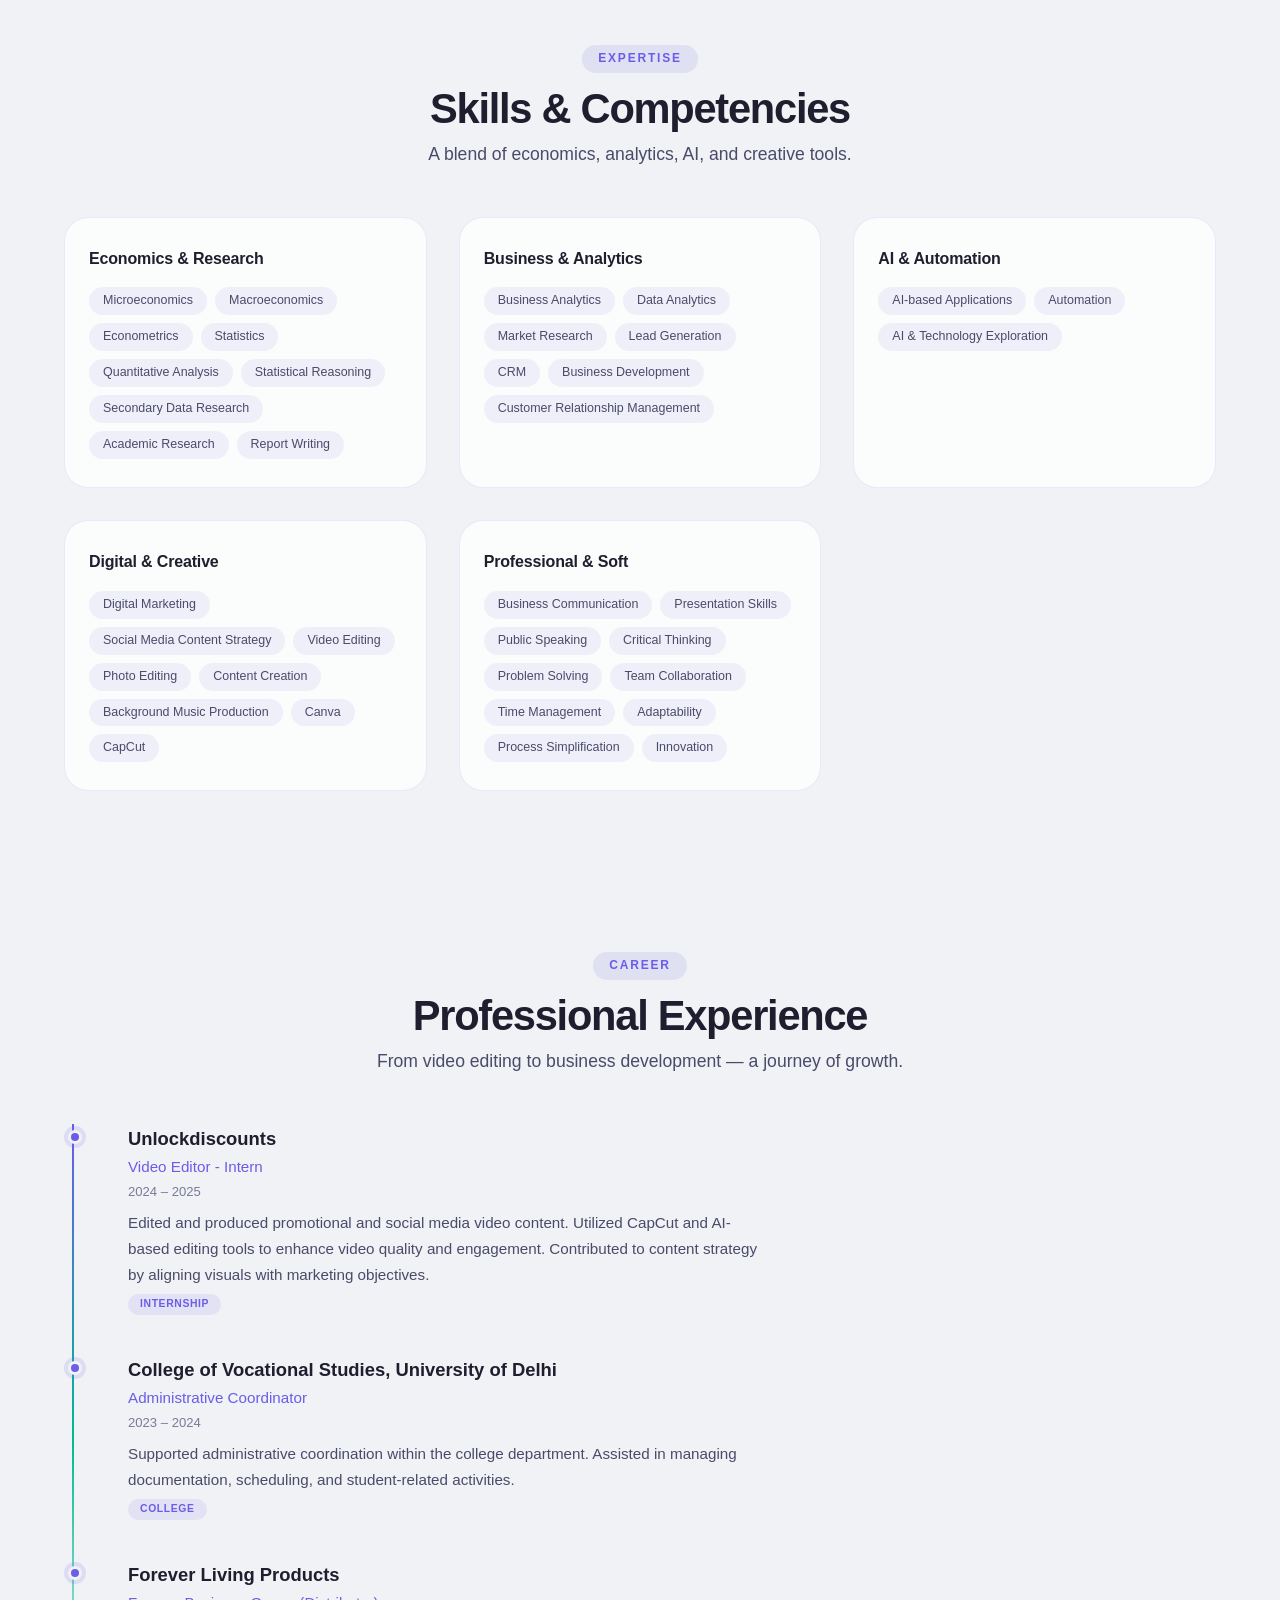
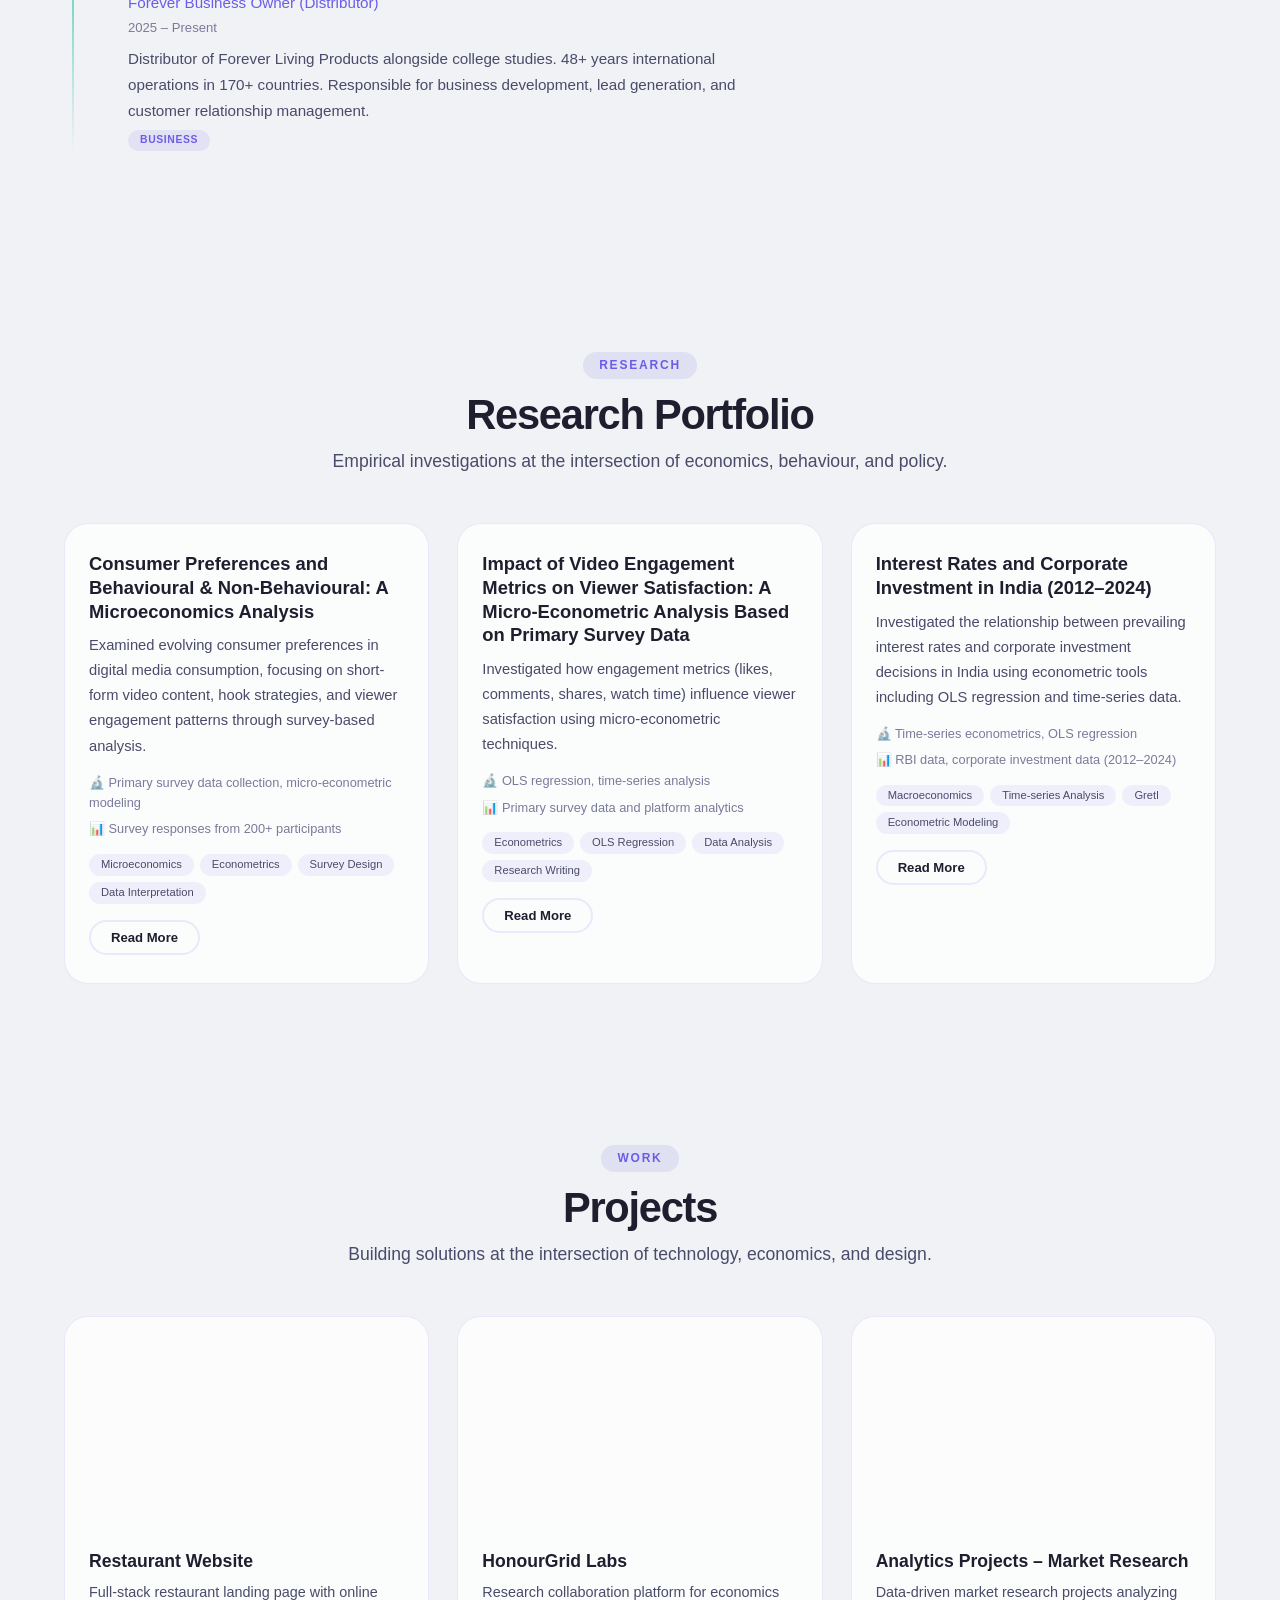
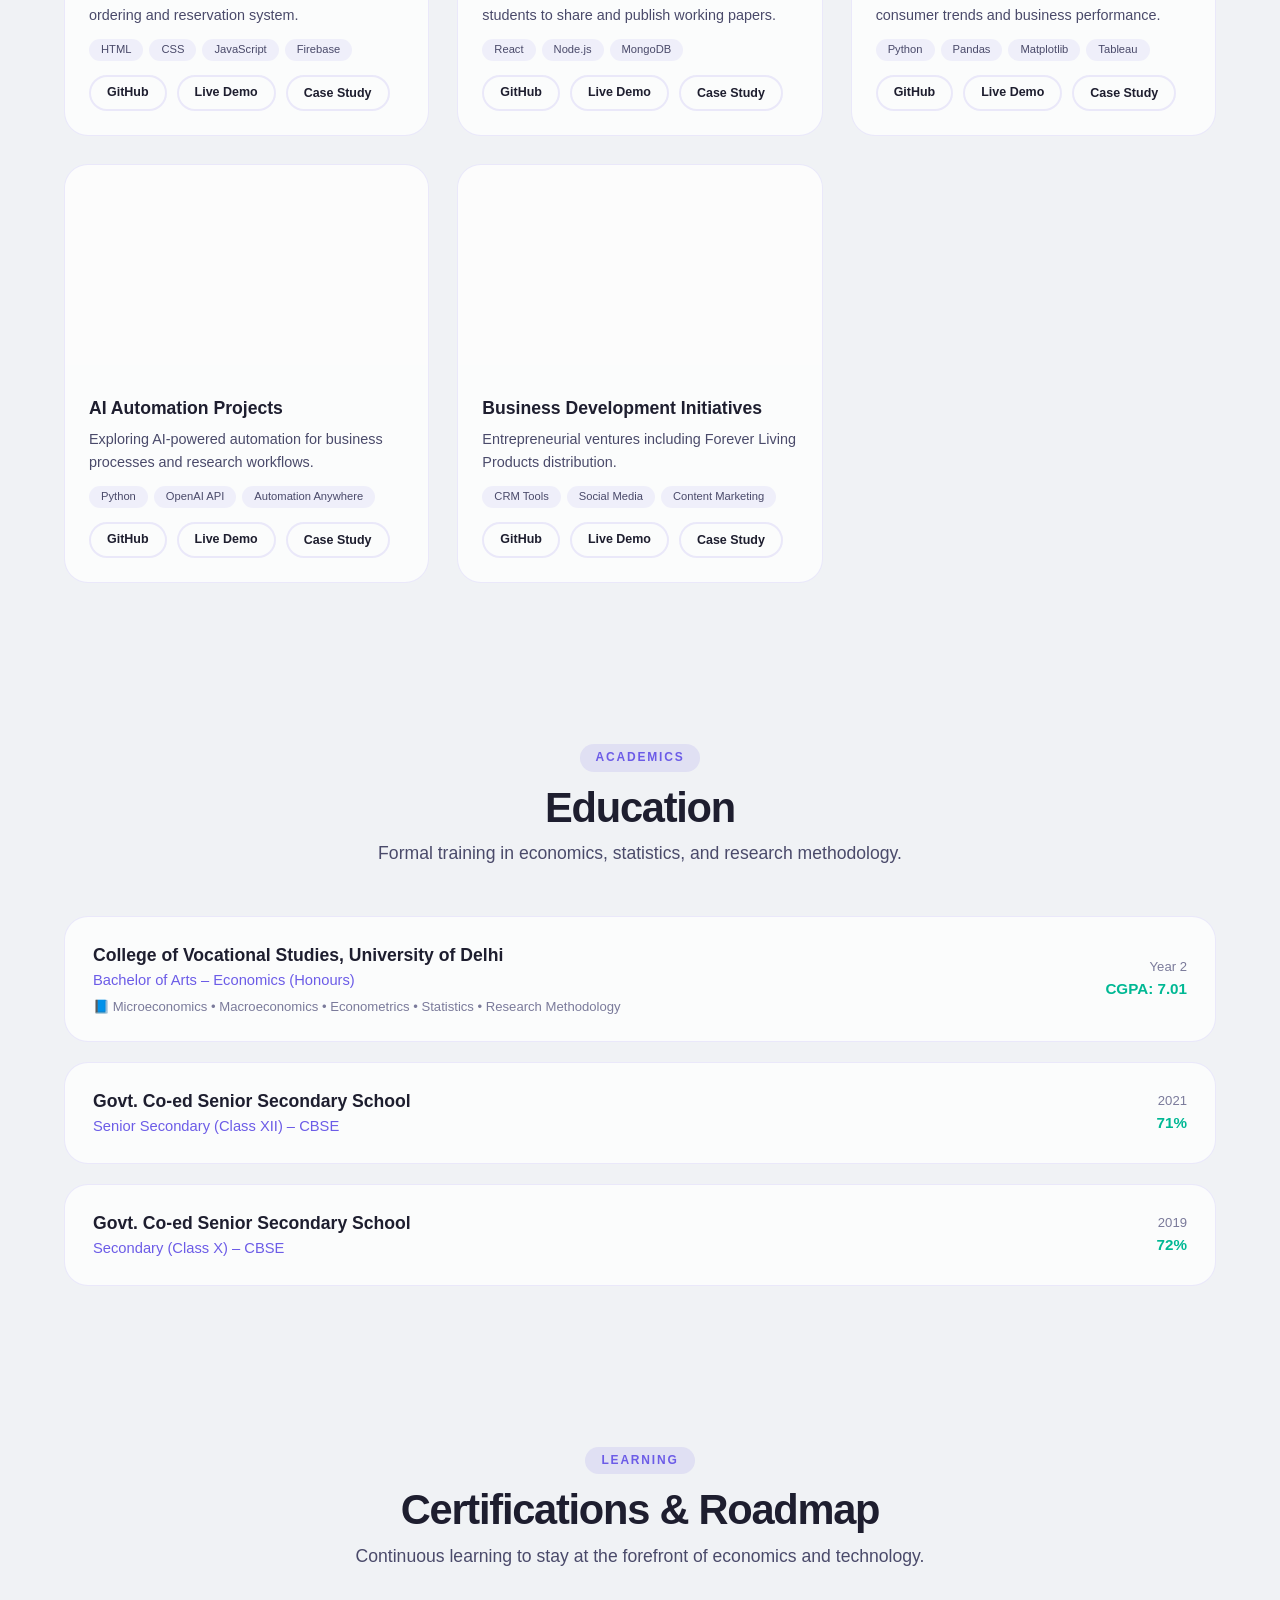
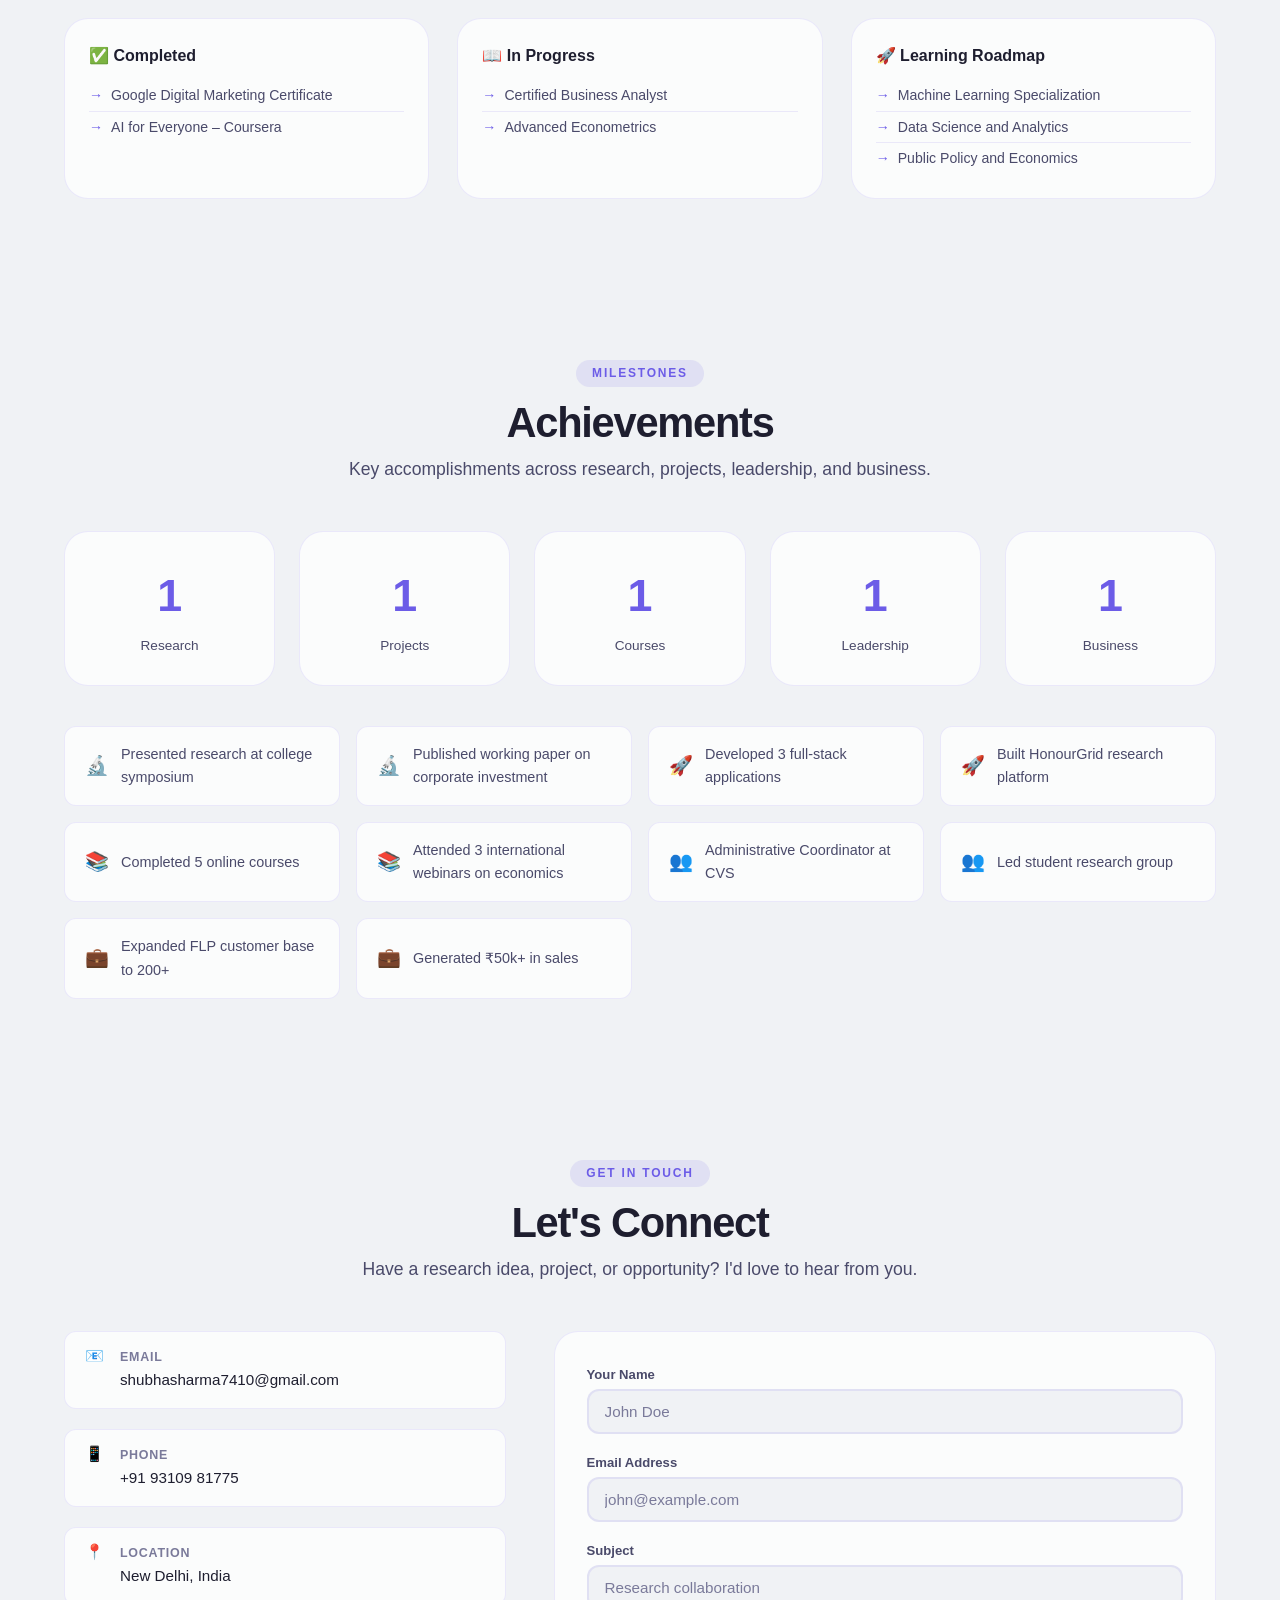
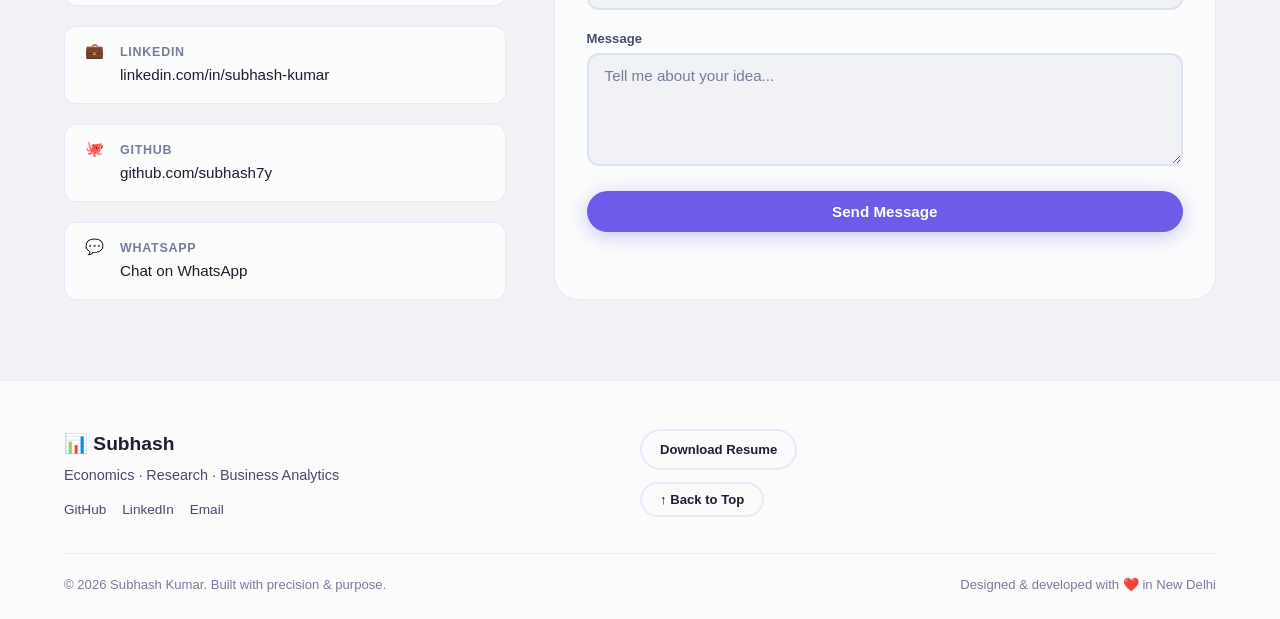
==== commit 13308841: "Update profile photo to new image" ====
--- a/index.html
+++ b/index.html
@@ -110,13 +110,13 @@
                     </div>
                     <div class="hero-social">
                         <a href="https://github.com/subhash7y" target="_blank" rel="noopener noreferrer" aria-label="GitHub">
-                            <svg viewBox="0 0 24 24" width="22" height="22" fill="currentColor"><path d="M12 0C5.37 0 0 5.37 0 12c0 5.31 3.435 9.795 8.205 11.385.6.105.825-.255.825-.57 0-.285-.015-1.23-.015-2.235-3.015.555-3.795-.735-4.035-1.41-.135-.345-.72-1.41-1.23-1.695-.42-.225-1.02-.78-.015-.795.945-.015 1.62.87 1.845 1.23 1.08 1.815 2.805 1.305 3.495.99.105-.78.42-1.305.765-1.605-2.67-.3-5.46-1.335-5.46-5.925 0-1.305.465-2.385 1.23-3.225-.12-.3-.54-1.53.12-3.15 0 0 1.005-.315 3.3 1.23.96-.27 1.98-.405 3-.405s2.04.135 3 .405c2.295-1.56 3.3-1.23 3.3-1.23.66 1.62.24 2.85.12 3.15.765.84 1.23 1.905 1.23 3.225 0 4.605-2.805 5.625-5.475 5.925.435.375.81 1.095.81 2.22 0 1.605-.015 2.895-.015 3.3 0 .315.225.69.825.57A12.02 12.02 0 0024 12c0-6.63-5.37-12-12-12z"/></svg>
+                            <svg viewBox="0 0 24 24" width="22" height="22" fill="currentColor"><path d="M12 0C5.37 0 0 5.37 0 12c0 5.31 3.435 9.795 8.205 11.385.6.105.825-.255.825-.57 0-.285-.01[...]
                         </a>
                         <a href="https://linkedin.com/in/subhash-kumar" target="_blank" rel="noopener noreferrer" aria-label="LinkedIn">
-                            <svg viewBox="0 0 24 24" width="22" height="22" fill="currentColor"><path d="M20.447 20.452h-3.554v-5.569c0-1.328-.027-3.037-1.852-3.037-1.853 0-2.136 1.445-2.136 2.939v5.667H9.351V9h3.414v1.561h.046c.477-.9 1.637-1.85 3.37-1.85 3.601 0 4.267 2.37 4.267 5.455v6.286zM5.337 7.433c-1.144 0-2.063-.926-2.063-2.065 0-1.138.92-2.063 2.063-2.063 1.14 0 2.064.925 2.064 2.063 0 1.139-.925 2.065-2.064 2.065zm1.782 13.019H3.555V9h3.564v11.452zM22.225 0H1.771C.792 0 0 .774 0 1.729v20.542C0 23.227.792 24 1.771 24h20.451C23.2 24 24 23.227 24 22.271V1.729C24 .774 23.2 0 22.222 0h.003z"/></svg>
+                            <svg viewBox="0 0 24 24" width="22" height="22" fill="currentColor"><path d="M20.447 20.452h-3.554v-5.569c0-1.328-.027-3.037-1.852-3.037-1.853 0-2.136 1.445-2.136 2.93[...]
                         </a>
                         <a href="mailto:shubhasharma7410@gmail.com" aria-label="Email">
-                            <svg viewBox="0 0 24 24" width="22" height="22" fill="currentColor"><path d="M1.5 8.67v8.58a3 3 0 003 3h15a3 3 0 003-3V8.67l-8.928 5.493a3 3 0 01-3.144 0L1.5 8.67z"/><path d="M22.5 6.908V6.75a3 3 0 00-3-3h-15a3 3 0 00-3 3v.158l9.714 5.978a1.5 1.5 0 001.572 0L22.5 6.908z"/></svg>
+                            <svg viewBox="0 0 24 24" width="22" height="22" fill="currentColor"><path d="M1.5 8.67v8.58a3 3 0 003 3h15a3 3 0 003-3V8.67l-8.928 5.493a3 3 0 01-3.144 0L1.5 8.67z"/><[...]
                         </a>
                     </div>
                     <div class="hero-scroll-indicator" aria-hidden="true">
@@ -127,7 +127,7 @@
                 <div class="hero-visual">
                     <div class="hero-profile-frame">
                         <img
-                        src="assets/images/profile.webp"
+                        src="assets/images/IMG_20260707_201818_175.png"
                         alt="Subhash Kumar – Profile photo"
                         class="hero-profile-img"
                         loading="eager"
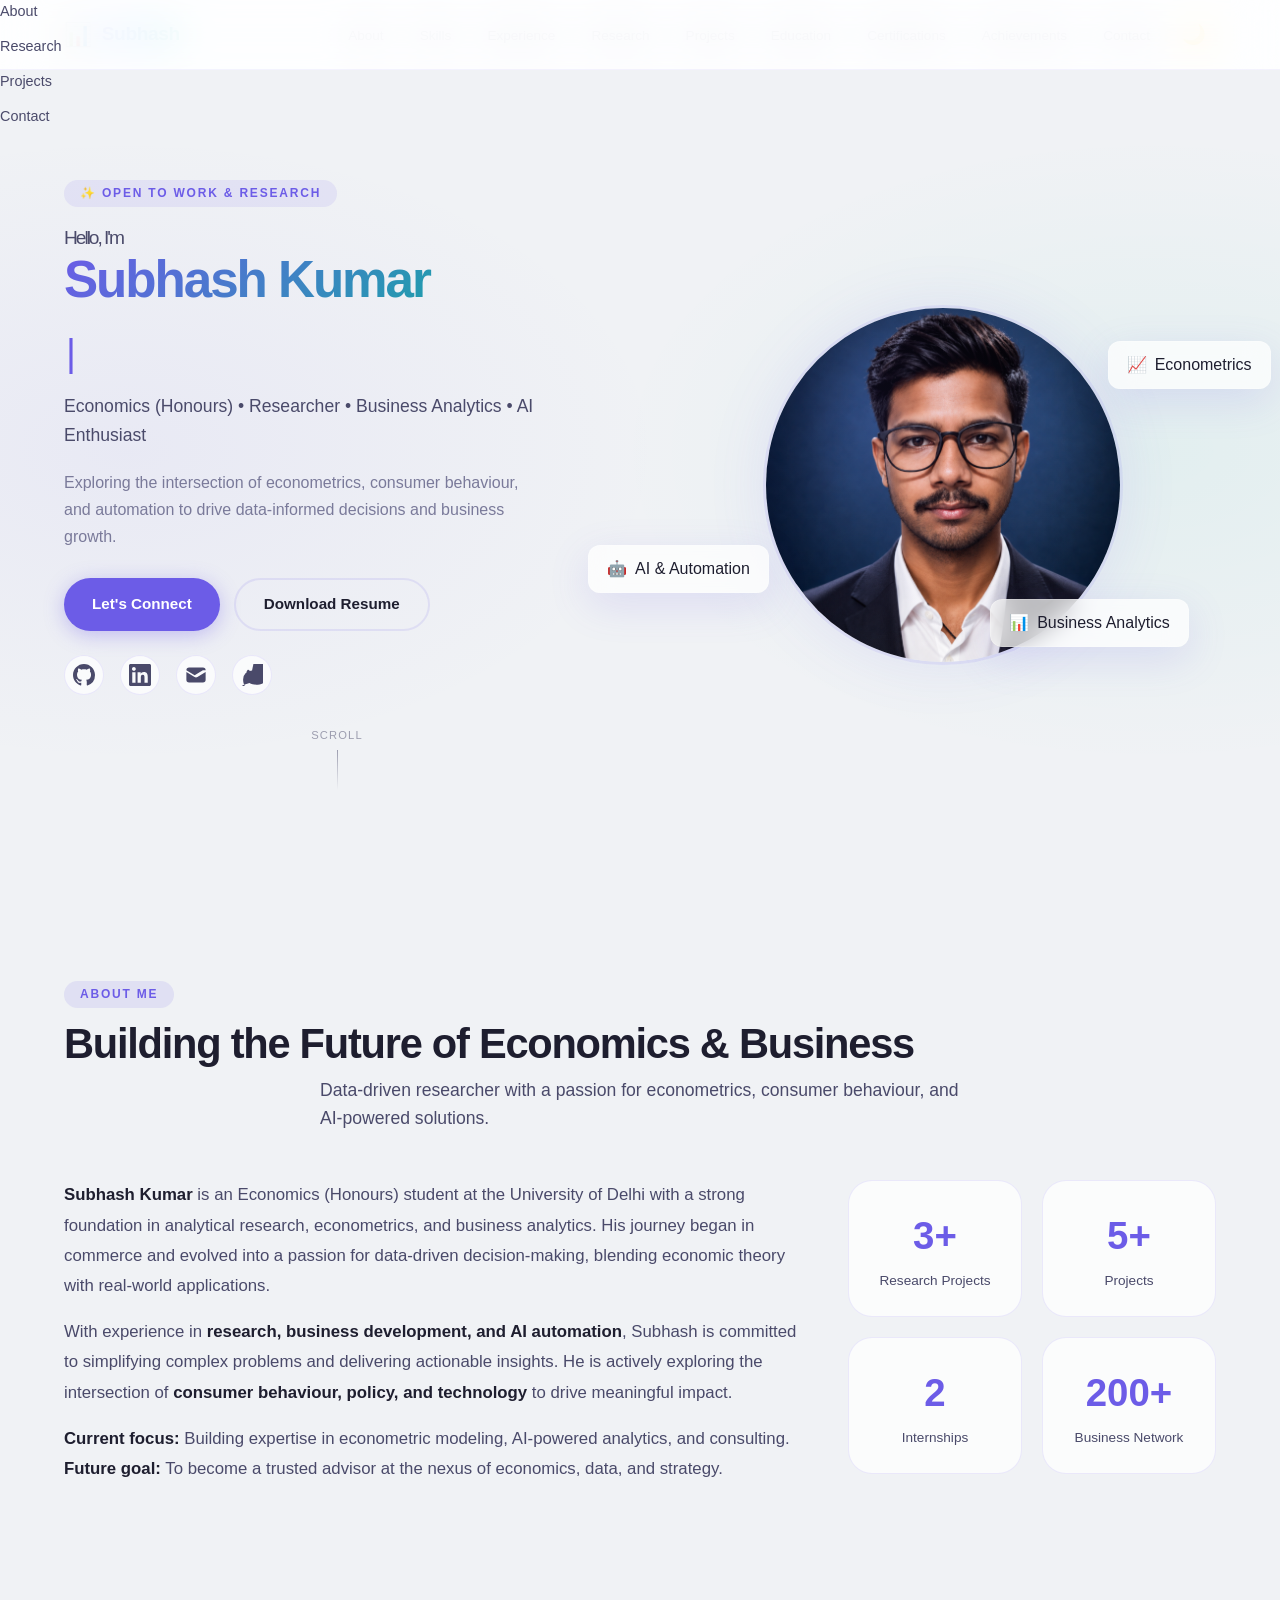
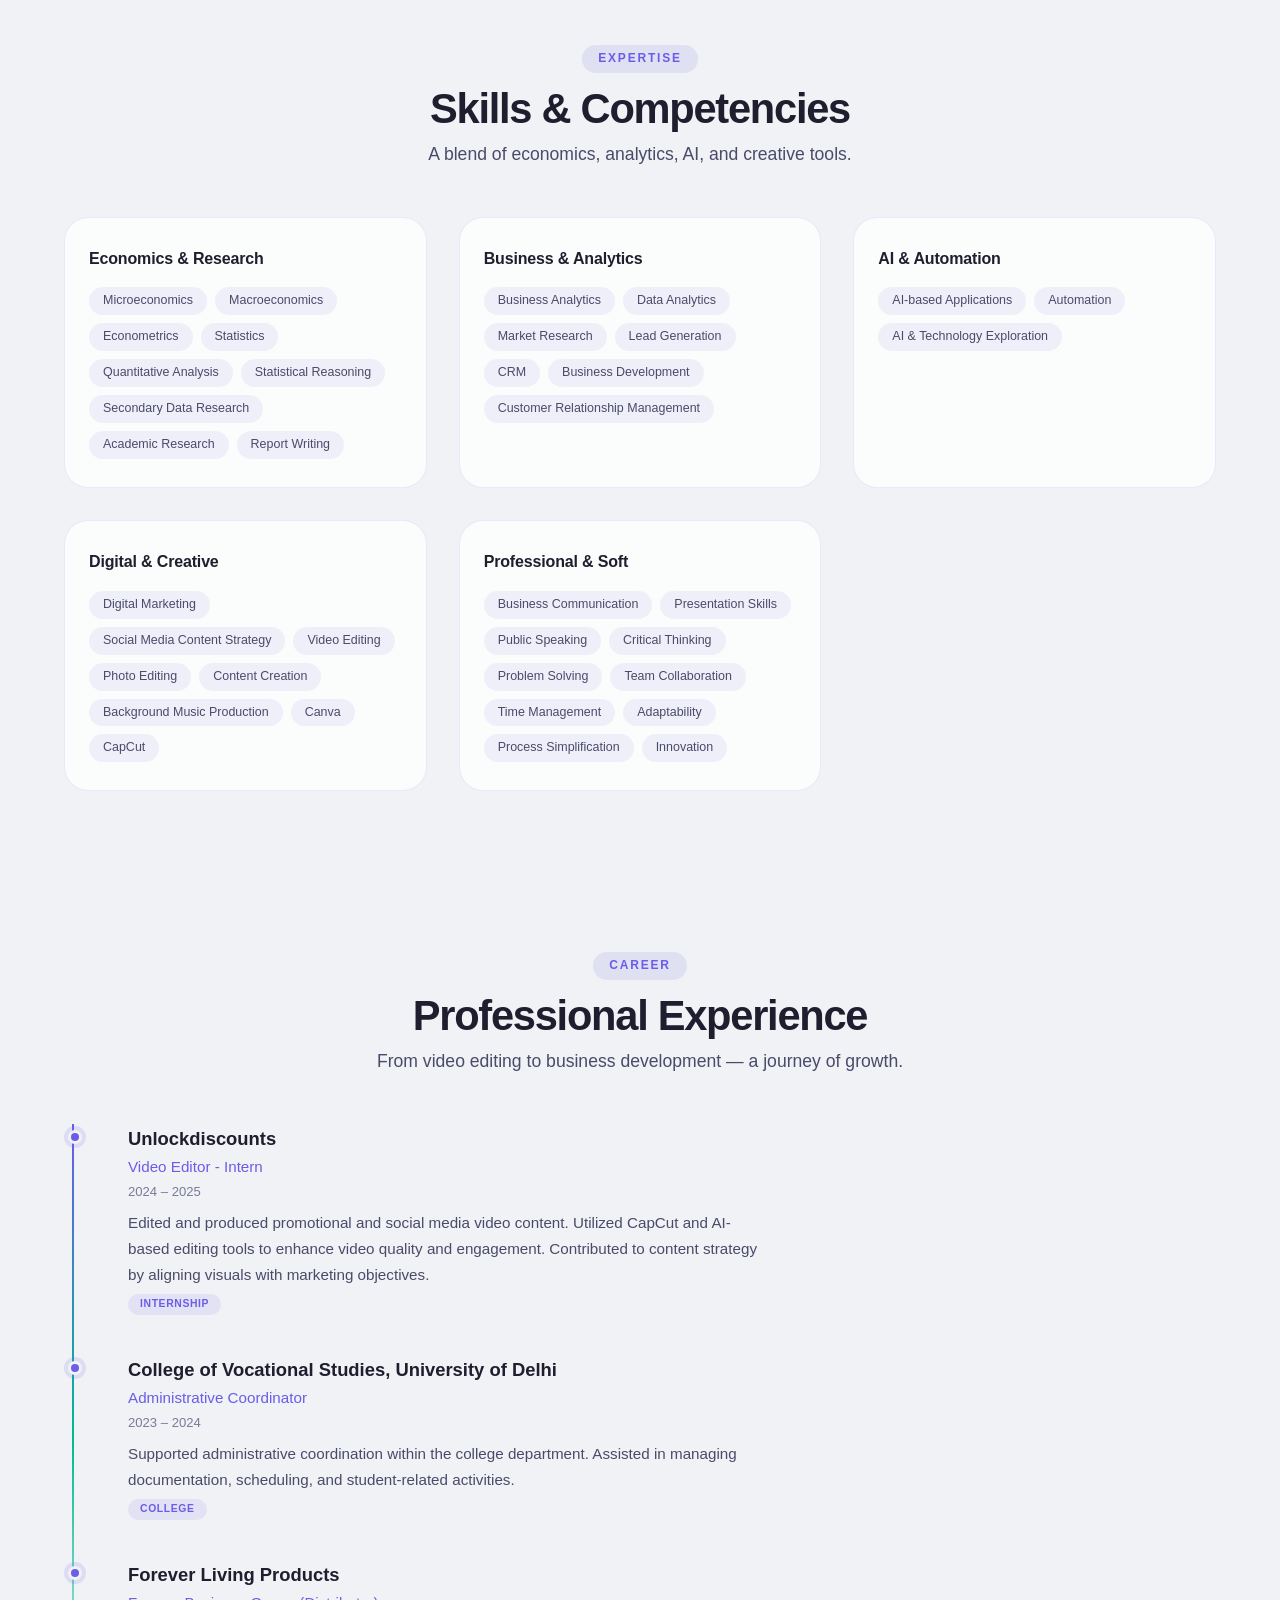
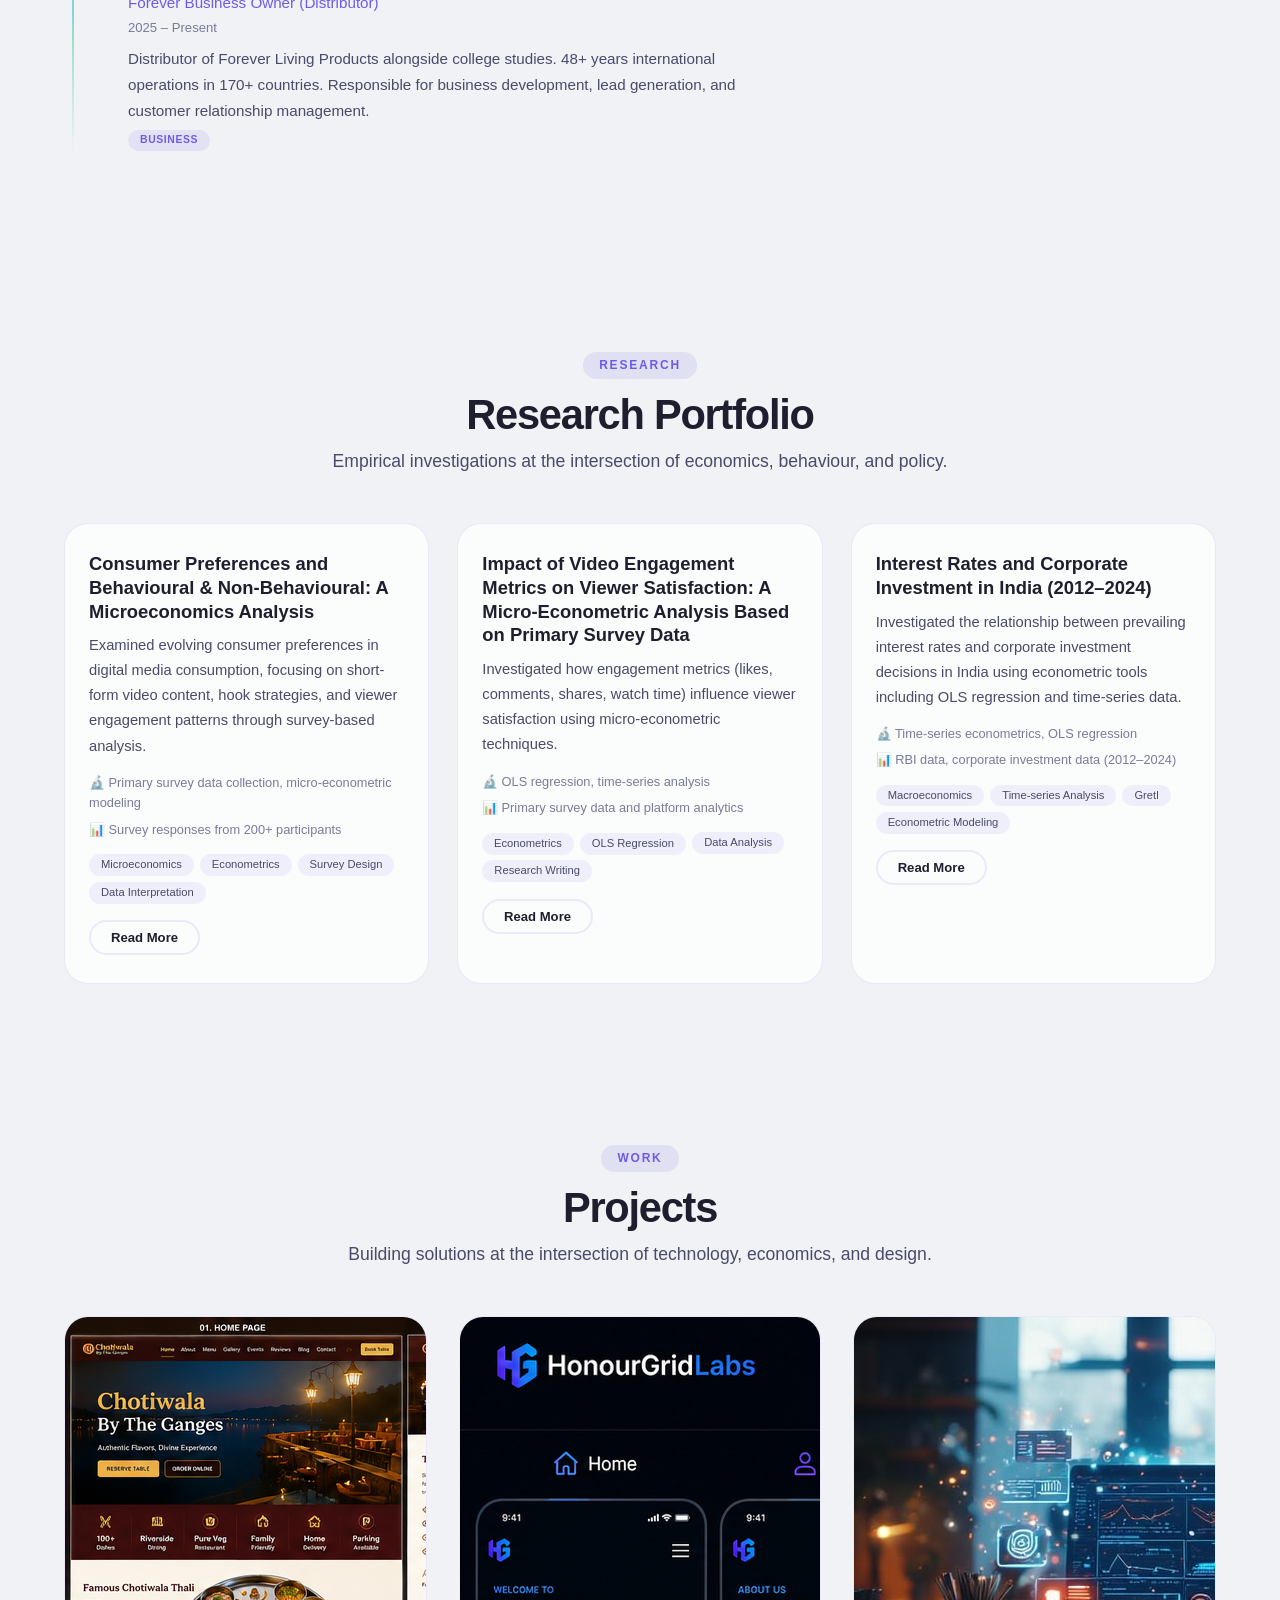
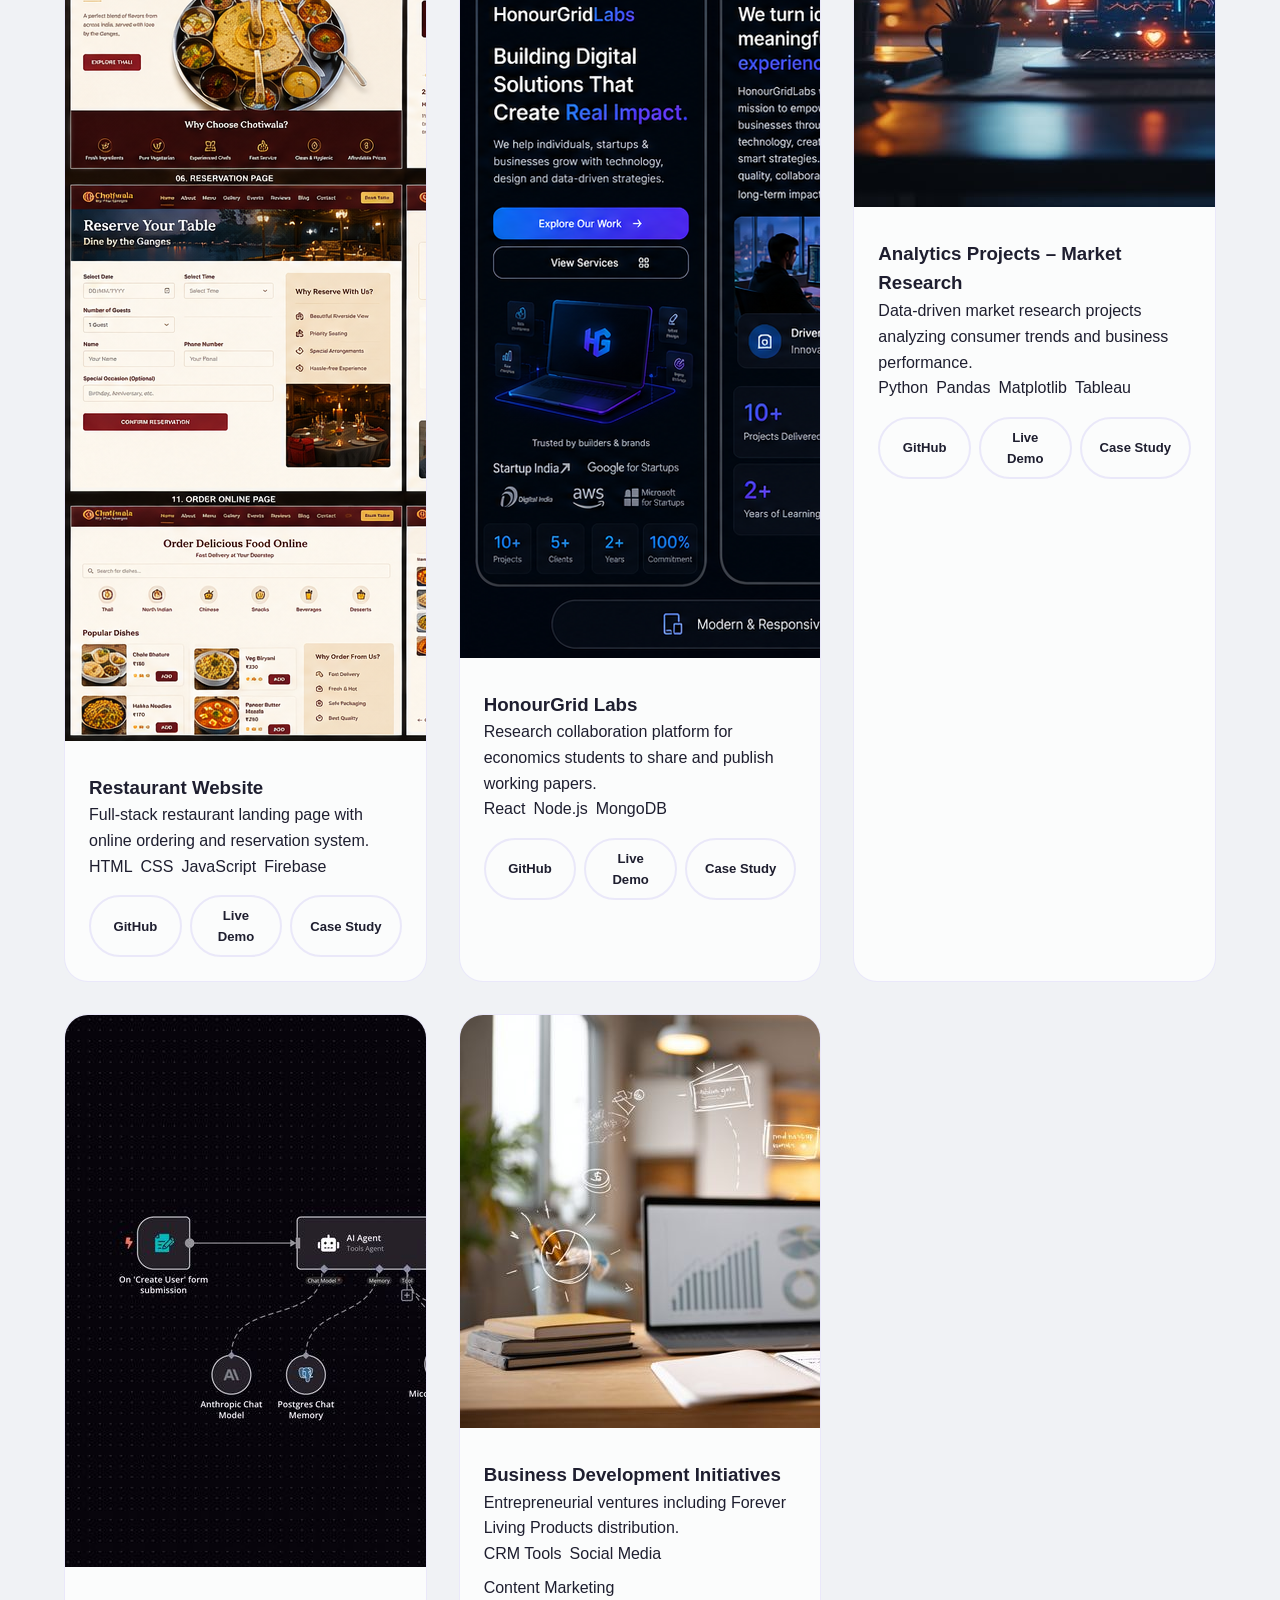
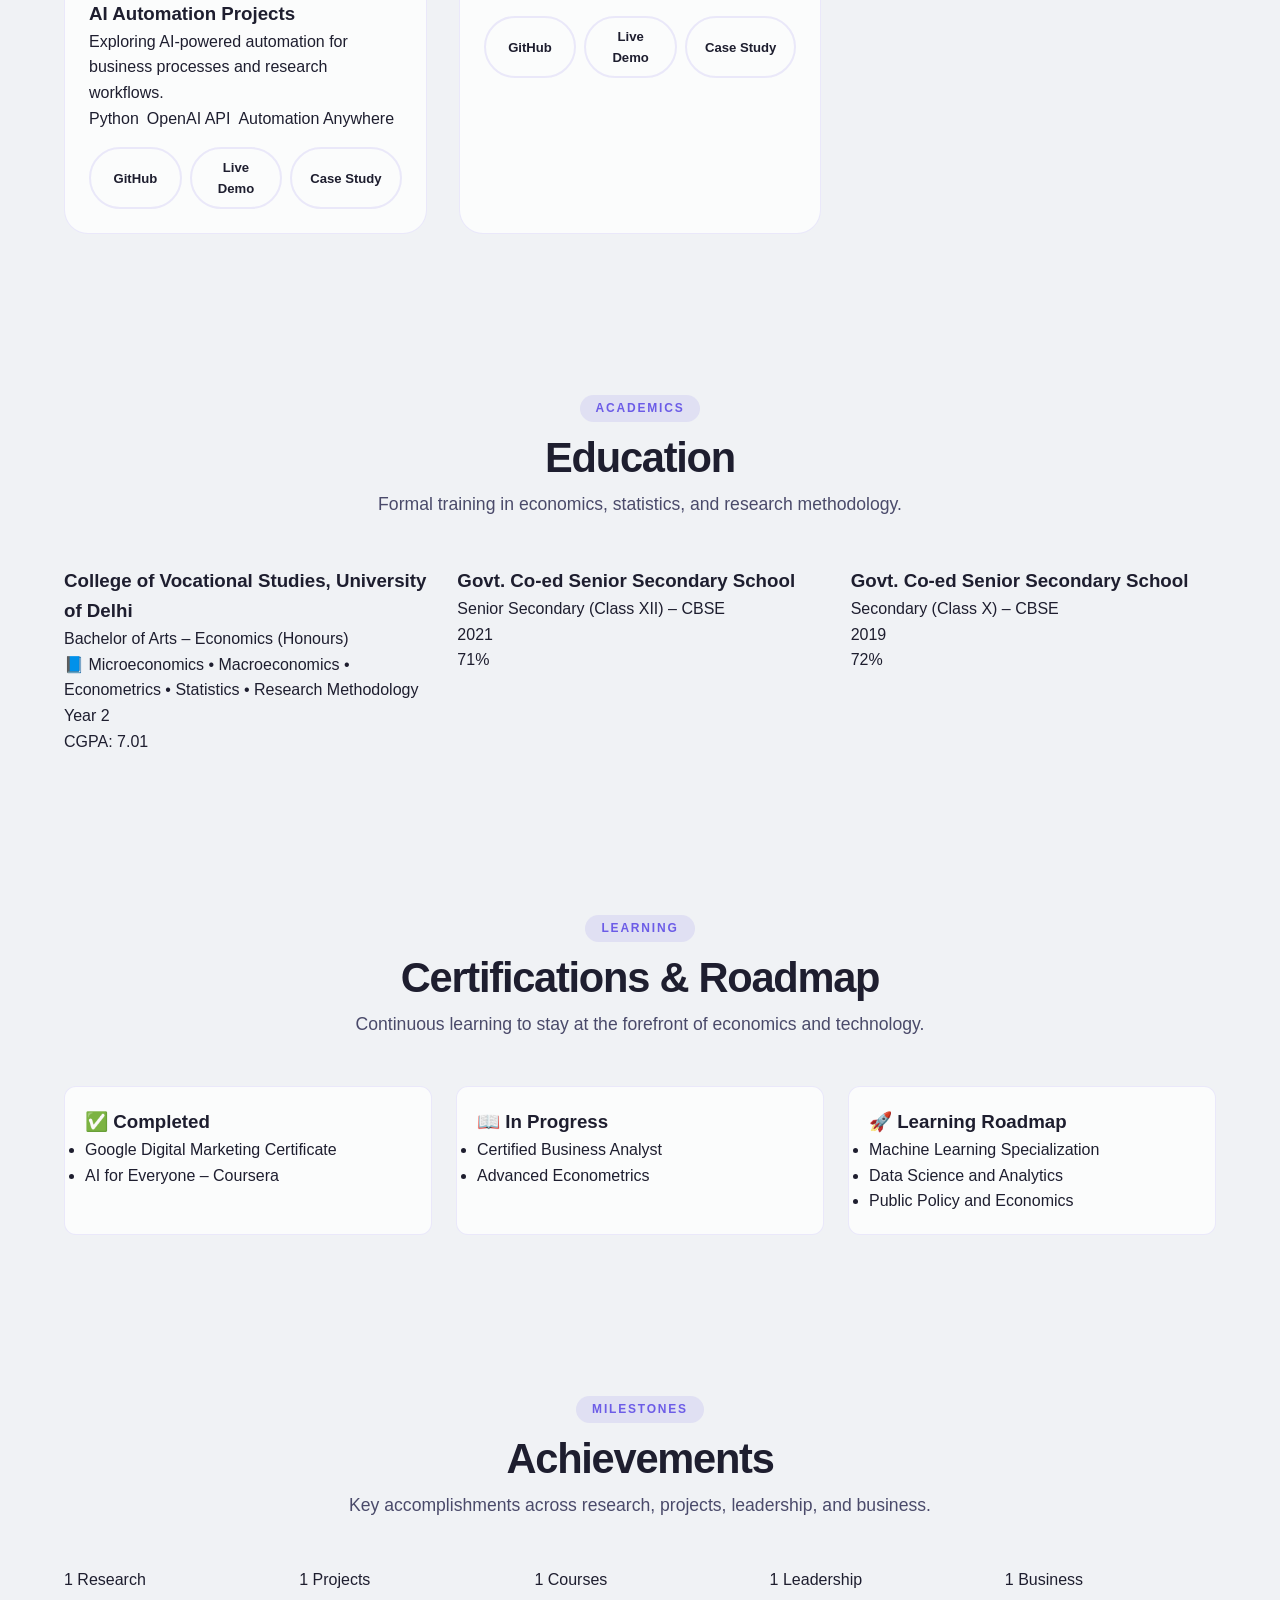
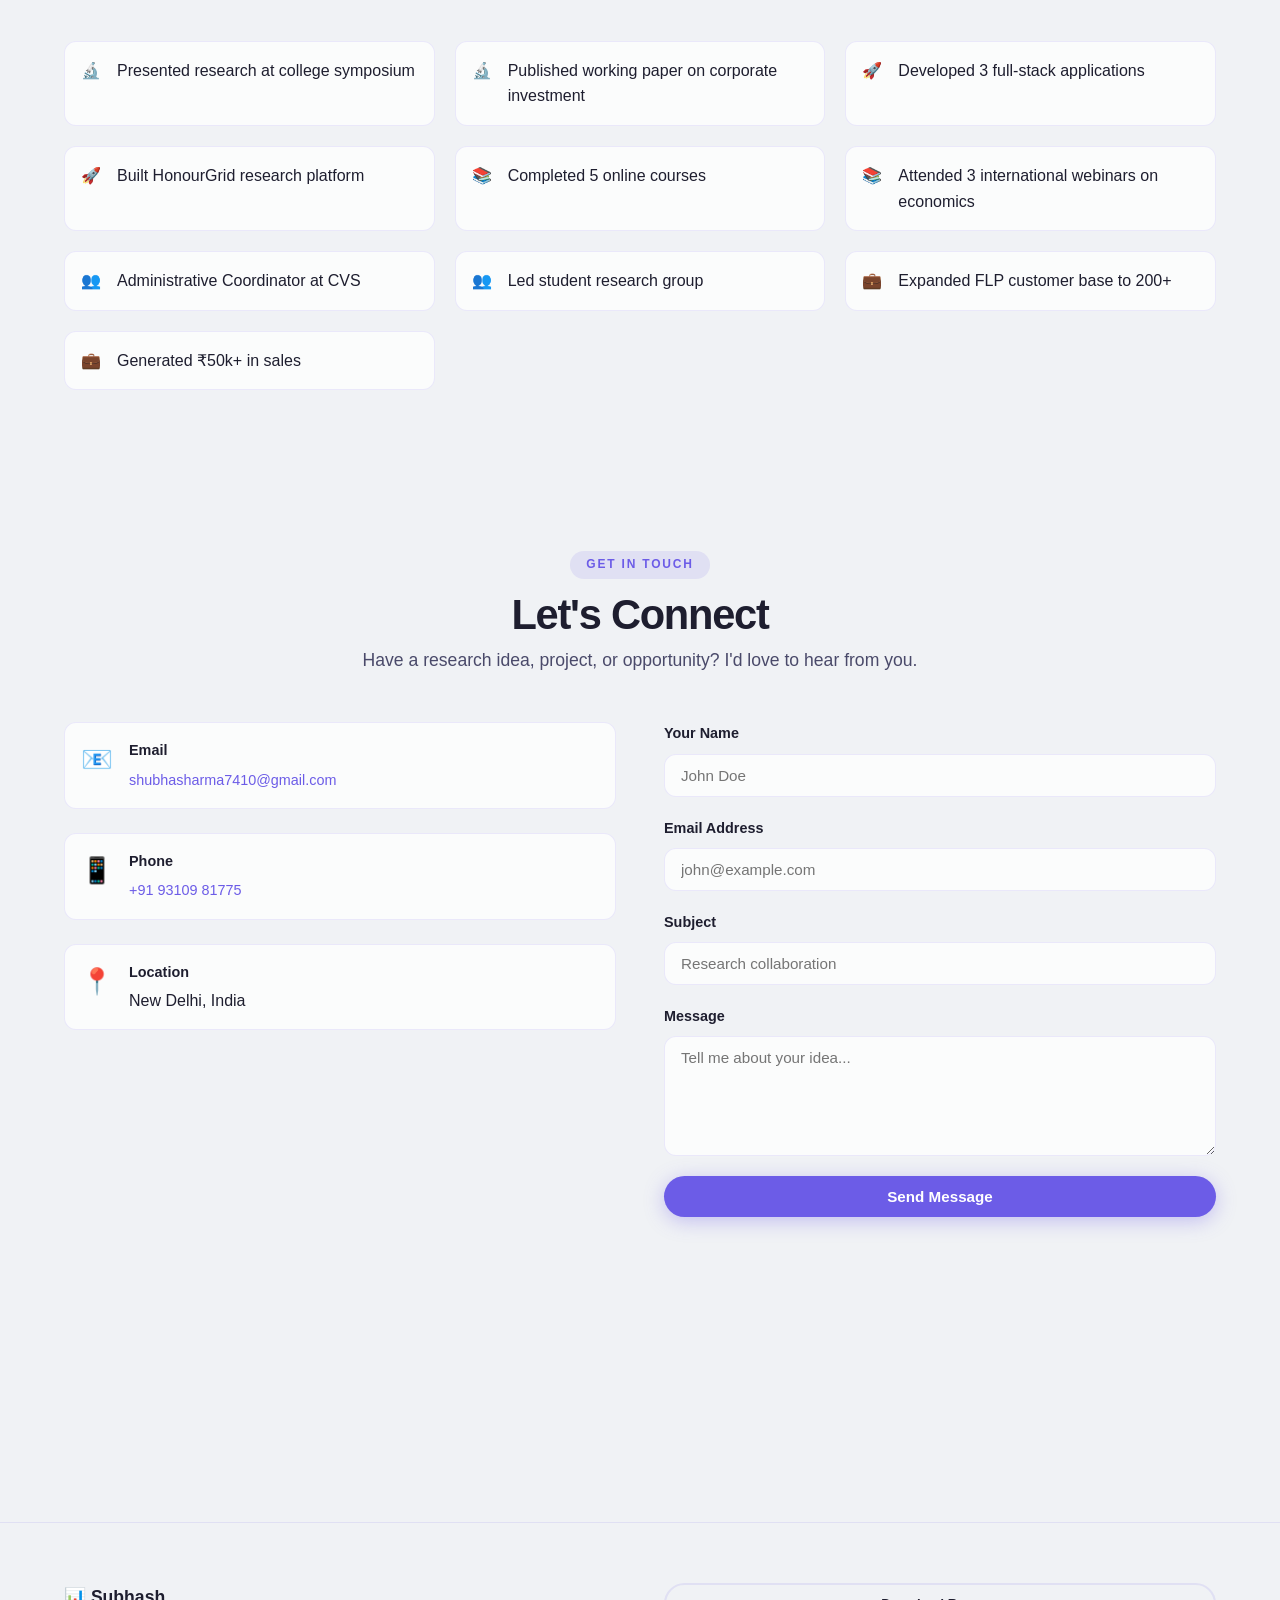
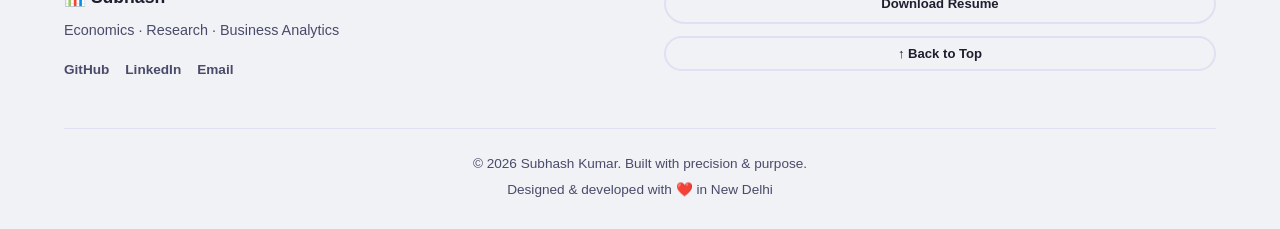
==== commit a36337fc: "feat: Add premium glassmorphism design with animations and tap effects" ====
--- a/index.html
+++ b/index.html
@@ -1,14 +1,15 @@
-<!DOCTYPE html> 
+<!DOCTYPE html>
 <html lang="en">
-    <head>
+<head>
     <meta charset="UTF-8" />
     <meta name="viewport" content="width=device-width, initial-scale=1.0" />
     <title>Subhash Kumar | Economist · Researcher · Consultant</title>
 
     <!-- SEO Meta Tags -->
     <meta name="description" content="Subhash Kumar – Economics (Honours) student at University of Delhi. Researcher in econometrics, consumer behaviour & business analytics." />
-    <meta name="keywords" content="Subhash Kumar, Economics, Research, Econometrics, Business Analytics" />
+    <meta name="keywords" content="Subhash Kumar, Economics, Research, Econometrics, Business Analytics, Data Science" />
     <meta name="author" content="Subhash Kumar" />
+    <meta name="theme-color" content="#2563eb" />
     <link rel="canonical" href="https://subhash7y.github.io/Portfolio-Resume/" />
 
     <!-- Open Graph -->
@@ -16,12 +17,20 @@
     <meta property="og:description" content="Economics (Honours) student at University of Delhi. Research in econometrics, consumer behaviour & business analytics." />
     <meta property="og:url" content="https://subhash7y.github.io/Portfolio-Resume/" />
     <meta property="og:type" content="website" />
+    <meta property="og:image" content="assets/images/og-image.png" />
 
     <!-- Twitter Cards -->
     <meta name="twitter:card" content="summary_large_image" />
     <meta name="twitter:title" content="Subhash Kumar | Economist · Researcher · Consultant" />
-
-    <!-- ===== NEW SEO FILES ===== -->
+    <meta name="twitter:description" content="Economics (Honours) student at University of Delhi. Research in econometrics, consumer behaviour & business analytics." />
+
+    <!-- Preconnect to external resources -->
+    <link rel="preconnect" href="https://fonts.googleapis.com" />
+    <link rel="preconnect" href="https://fonts.gstatic.com" crossorigin />
+
+    <!-- Google Fonts -->
+    <link href="https://fonts.googleapis.com/css2?family=Outfit:wght@300;400;500;600;700;800&family=JetBrains+Mono:wght@400;500;600&display=swap" rel="stylesheet" />
+
     <!-- Manifest (PWA) -->
     <link rel="manifest" href="seo/manifest.json" />
 
@@ -30,22 +39,30 @@
 
     <!-- Favicon -->
     <link rel="icon" href="data:image/svg+xml,<svg xmlns='http://www.w3.org/2000/svg' viewBox='0 0 100 100'><text y='.9em' font-size='90'>📊</text></svg>" />
+    <link rel="apple-touch-icon" href="data:image/svg+xml,<svg xmlns='http://www.w3.org/2000/svg' viewBox='0 0 180 180'><text y='90' font-size='160' text-anchor='middle' dominant-baseline='middle'>📊</text></svg>" />
 
     <!-- Styles -->
     <link rel="stylesheet" href="style.css" />
 </head>
+<body>
     <!-- ============================================================
     LOADING SCREEN
     ============================================================ -->
     <div id="loader" role="status" aria-label="Loading">
-        <div class="loader-spinner" aria-hidden="true"></div>
-        <span class="loader-text">Loading&hellip;</span>
+        <div class="loader-container">
+            <div class="loader-spinner" aria-hidden="true">
+                <div class="spinner-ring"></div>
+                <div class="spinner-ring"></div>
+                <div class="spinner-ring"></div>
+            </div>
+            <span class="loader-text">Loading<span class="loader-dots">.</span></span>
+        </div>
     </div>
 
     <!-- ============================================================
     NAVIGATION
     ============================================================ -->
-    <nav id="navbar" role="navigation" aria-label="Main navigation">
+    <nav id="navbar" class="navbar-glassmorphism" role="navigation" aria-label="Main navigation">
         <div class="container nav-container">
             <a href="#hero" class="nav-logo" aria-label="Subhash Kumar – Home">
                 <span class="logo-icon">📊</span>
@@ -59,15 +76,15 @@
             </button>
 
             <ul class="nav-links" id="navLinks" role="menubar">
-                <li role="none"><a href="#about" role="menuitem">About</a></li>
-                <li role="none"><a href="#skills" role="menuitem">Skills</a></li>
-                <li role="none"><a href="#experience" role="menuitem">Experience</a></li>
-                <li role="none"><a href="#research" role="menuitem">Research</a></li>
-                <li role="none"><a href="#projects" role="menuitem">Projects</a></li>
-                <li role="none"><a href="#education" role="menuitem">Education</a></li>
-                <li role="none"><a href="#certifications" role="menuitem">Certifications</a></li>
-                <li role="none"><a href="#achievements" role="menuitem">Achievements</a></li>
-                <li role="none"><a href="#contact" role="menuitem">Contact</a></li>
+                <li role="none"><a href="#about" role="menuitem" class="nav-link-glass">About</a></li>
+                <li role="none"><a href="#skills" role="menuitem" class="nav-link-glass">Skills</a></li>
+                <li role="none"><a href="#experience" role="menuitem" class="nav-link-glass">Experience</a></li>
+                <li role="none"><a href="#research" role="menuitem" class="nav-link-glass">Research</a></li>
+                <li role="none"><a href="#projects" role="menuitem" class="nav-link-glass">Projects</a></li>
+                <li role="none"><a href="#education" role="menuitem" class="nav-link-glass">Education</a></li>
+                <li role="none"><a href="#certifications" role="menuitem" class="nav-link-glass">Certifications</a></li>
+                <li role="none"><a href="#achievements" role="menuitem" class="nav-link-glass">Achievements</a></li>
+                <li role="none"><a href="#contact" role="menuitem" class="nav-link-glass">Contact</a></li>
                 <li role="none">
                     <button class="theme-toggle" id="themeToggle" aria-label="Toggle dark/light mode">
                         <span class="theme-icon" aria-hidden="true">🌙</span>
@@ -84,12 +101,20 @@
 
         <!-- ===== HERO ===== -->
         <section id="hero" class="hero-section" aria-labelledby="hero-title">
+            <div class="hero-background">
+                <div class="gradient-orb orb-1"></div>
+                <div class="gradient-orb orb-2"></div>
+                <div class="gradient-orb orb-3"></div>
+            </div>
             <div class="container hero-container">
                 <div class="hero-content">
-                    <div class="hero-badge">Open to Work &amp; Research</div>
+                    <div class="hero-badge glass-effect">
+                        <span class="badge-icon">✨</span>
+                        Open to Work &amp; Research
+                    </div>
                     <h1 id="hero-title" class="hero-title">
                         <span class="hero-greeting">Hello, I'm</span>
-                        <span class="hero-name">Subhash Kumar</span>
+                        <span class="hero-name gradient-text">Subhash Kumar</span>
                         <span class="hero-typing-wrapper">
                             <span class="hero-typing" id="typingText"></span>
                             <span class="hero-cursor" aria-hidden="true">|</span>
@@ -103,20 +128,23 @@
                         data-informed decisions and business growth.
                     </p>
                     <div class="hero-actions">
-                        <a href="#contact" class="btn btn-primary">Let's Connect</a>
-                        <a href="assets/documents/Subhash_Kumar_Resume.pdf" class="btn btn-outline" download>
+                        <a href="#contact" class="btn btn-primary glass-btn ripple">Let's Connect</a>
+                        <a href="assets/documents/Subhash_Kumar_Resume.pdf" class="btn btn-outline glass-btn ripple" download>
                             Download Resume
                         </a>
                     </div>
                     <div class="hero-social">
-                        <a href="https://github.com/subhash7y" target="_blank" rel="noopener noreferrer" aria-label="GitHub">
-                            <svg viewBox="0 0 24 24" width="22" height="22" fill="currentColor"><path d="M12 0C5.37 0 0 5.37 0 12c0 5.31 3.435 9.795 8.205 11.385.6.105.825-.255.825-.57 0-.285-.01[...]
+                        <a href="https://github.com/subhash7y" target="_blank" rel="noopener noreferrer" aria-label="GitHub" class="social-icon glass-effect ripple">
+                            <svg viewBox="0 0 24 24" width="22" height="22" fill="currentColor"><path d="M12 0C5.37 0 0 5.37 0 12c0 5.31 3.435 9.795 8.205 11.385.6.105.825-.255.825-.57 0-.285-.015-1.23-.015-2.235-3.015.555-3.795-.735-4.035-1.41-.135-.345-.72-1.41-1.23-1.695-.42-.225-1.02-.78 0-.795.945-.015 1.62.87 1.845 1.23 1.08 1.815 2.805 1.305 3.495.99.105-.78.42-1.305.765-1.605-2.67-.3-5.46-1.335-5.46-5.925 0-1.305.465-2.385 1.23-3.225-.12-.3-.54-1.53.12-3.18 0 0 1.005-.315 3.3 1.23.96-.27 1.98-.405 3-.405s2.04.135 3 .405c2.295-1.56 3.3-1.23 3.3-1.23.66 1.65.24 2.88.12 3.18.765.84 1.23 1.905 1.23 3.225 0 4.605-2.805 5.625-5.475 5.925.435.375.81 1.095.81 2.22 0 1.605-.015 2.895-.015 3.3 0 .315.225.69.825.57A12.012 12.012 0 0024 12c0-6.63-5.37-12-12-12z"/></svg>
                         </a>
-                        <a href="https://linkedin.com/in/subhash-kumar" target="_blank" rel="noopener noreferrer" aria-label="LinkedIn">
-                            <svg viewBox="0 0 24 24" width="22" height="22" fill="currentColor"><path d="M20.447 20.452h-3.554v-5.569c0-1.328-.027-3.037-1.852-3.037-1.853 0-2.136 1.445-2.136 2.93[...]
+                        <a href="https://linkedin.com/in/subhash-kumar" target="_blank" rel="noopener noreferrer" aria-label="LinkedIn" class="social-icon glass-effect ripple">
+                            <svg viewBox="0 0 24 24" width="22" height="22" fill="currentColor"><path d="M20.447 20.452h-3.554v-5.569c0-1.328-.027-3.037-1.852-3.037-1.853 0-2.136 1.445-2.136 2.939v5.667H9.351V9h3.414v1.561h.046c.477-.9 1.637-1.85 3.37-1.85 3.601 0 4.267 2.37 4.267 5.455v6.286zM5.337 7.433c-1.144 0-2.063-.926-2.063-2.065 0-1.138.92-2.063 2.063-2.063 1.14 0 2.064.925 2.064 2.063 0 1.139-.925 2.065-2.064 2.065zm1.782 13.019H3.555V9h3.564v11.452zM22.225 0H1.771C.792 0 0 .774 0 1.729v20.542C0 23.227.792 24 1.771 24h20.451C23.2 24 24 23.227 24 22.271V1.729C24 .774 23.2 0 22.222 0h.003z"/></svg>
                         </a>
-                        <a href="mailto:shubhasharma7410@gmail.com" aria-label="Email">
-                            <svg viewBox="0 0 24 24" width="22" height="22" fill="currentColor"><path d="M1.5 8.67v8.58a3 3 0 003 3h15a3 3 0 003-3V8.67l-8.928 5.493a3 3 0 01-3.144 0L1.5 8.67z"/><[...]
+                        <a href="mailto:shubhasharma7410@gmail.com" aria-label="Email" class="social-icon glass-effect ripple">
+                            <svg viewBox="0 0 24 24" width="22" height="22" fill="currentColor"><path d="M1.5 8.67v8.58a3 3 0 003 3h15a3 3 0 003-3V8.67l-8.928 5.493a3 3 0 01-3.144 0L1.5 8.67z"/><path d="M22.5 6.908V6.75a3 3 0 00-3-3h-15a3 3 0 00-3 3v.158l9 5.25 9-5.25z"/></svg>
+                        </a>
+                        <a href="https://wa.me/919310981775" target="_blank" rel="noopener noreferrer" aria-label="WhatsApp" class="social-icon glass-effect ripple">
+                            <svg viewBox="0 0 24 24" width="22" height="22" fill="currentColor"><path d="M17.472 14.382c-.297-.149-1.758-.867-2.03-.967-.273-.099-.471-.148-.67.15-.197.297-.767.966-.94 1.164-.173.199-.347.223-.644.075-.297-.15-1.255-.463-2.39-1.475-.883-.788-1.48-1.761-1.653-2.059-.173-.297-.018-.458.13-.606.134-.133.298-.347.446-.52.149-.174.198-.298.298-.497.099-.198.05-.371-.025-.52-.075-.149-.669-1.612-.916-2.207-.242-.579-.487-.5-.67-.51-.173-.008-.371-.01-.57-.01-.198 0-.52.074-.792.372-.272.297-1.04 1.016-1.04 2.479 0 1.462 1.065 2.875 1.213 3.074.149.198 2.096 3.2 5.076 4.487.709.306 1.262.489 1.694.625.712.227 1.36.195 1.871.118.571-.085 1.758-.719 2.006-1.413.248-.694.248-1.289.173-1.413-.074-.124-.272-.198-.57-.347m-5.421-7.403h-.004a9.87 9.87 0 00-9.746 9.798c0 2.734.732 5.41 2.124 7.738L.929 23.589l8.272-2.737c2.194 1.156 4.653 1.77 7.19 1.77 9.897 0 17.954-8.056 17.954-17.954 0-4.8-1.869-9.316-5.27-12.721-3.401-3.405-7.917-5.283-12.721-5.283"/></svg>
                         </a>
                     </div>
                     <div class="hero-scroll-indicator" aria-hidden="true">
@@ -125,24 +153,28 @@
                     </div>
                 </div>
                 <div class="hero-visual">
-                    <div class="hero-profile-frame">
+                    <div class="hero-profile-frame glass-effect">
+                        <div class="profile-glow"></div>
                         <img
-                        src="assets/images/IMG_20260707_201818_175.png"
-                        alt="Subhash Kumar – Profile photo"
-                        class="hero-profile-img"
-                        loading="eager"
-                        width="400"
-                        height="400"
+                            src="assets/images/IMG_20260707_201818_175.png"
+                            alt="Subhash Kumar – Profile photo"
+                            class="hero-profile-img"
+                            loading="eager"
+                            width="400"
+                            height="400"
                         />
                     </div>
-                    <div class="hero-floating-card card-1">
-                        <span>📈</span> Econometrics
-                    </div>
-                    <div class="hero-floating-card card-2">
-                        <span>🤖</span> AI &amp; Automation
-                    </div>
-                    <div class="hero-floating-card card-3">
-                        <span>📊</span> Business Analytics
+                    <div class="hero-floating-card card-1 glass-effect ripple">
+                        <span>📈</span> 
+                        <span>Econometrics</span>
+                    </div>
+                    <div class="hero-floating-card card-2 glass-effect ripple">
+                        <span>🤖</span> 
+                        <span>AI &amp; Automation</span>
+                    </div>
+                    <div class="hero-floating-card card-3 glass-effect ripple">
+                        <span>📊</span> 
+                        <span>Business Analytics</span>
                     </div>
                 </div>
             </div>
@@ -157,11 +189,10 @@
                     <p class="section-sub">Data-driven researcher with a passion for econometrics, consumer behaviour, and AI-powered solutions.</p>
                 </div>
                 <div class="about-grid">
-                    <div class="about-content" id="aboutContent">
-                        <!-- Dynamic content will be injected here -->
+                    <div class="about-content glass-effect" id="aboutContent">
                         <p class="about-story">Loading story&hellip;</p>
                     </div>
-                    <div class="about-stats" id="aboutStats">
+                    <div class="about-stats glass-effect" id="aboutStats">
                         <!-- Dynamic stats will be injected here -->
                     </div>
                 </div>
@@ -170,6 +201,10 @@
 
         <!-- ===== SKILLS ===== -->
         <section id="skills" class="section-pad skills-section" aria-labelledby="skills-title">
+            <div class="skills-background">
+                <div class="gradient-orb skills-orb-1"></div>
+                <div class="gradient-orb skills-orb-2"></div>
+            </div>
             <div class="container">
                 <div class="section-header text-center">
                     <span class="section-tag">Expertise</span>
@@ -177,7 +212,6 @@
                     <p class="section-sub">A blend of economics, analytics, AI, and creative tools.</p>
                 </div>
                 <div id="skillsList" class="skills-grid">
-                    <!-- Dynamic skills will be injected here -->
                     <p>Loading skills&hellip;</p>
                 </div>
             </div>
@@ -192,7 +226,6 @@
                     <p class="section-sub">From video editing to business development — a journey of growth.</p>
                 </div>
                 <div id="experienceTimeline" class="experience-timeline">
-                    <!-- Dynamic experience will be injected here -->
                     <p>Loading experience&hellip;</p>
                 </div>
             </div>
@@ -200,6 +233,10 @@
 
         <!-- ===== RESEARCH ===== -->
         <section id="research" class="section-pad research-section" aria-labelledby="research-title">
+            <div class="research-background">
+                <div class="gradient-orb research-orb-1"></div>
+                <div class="gradient-orb research-orb-2"></div>
+            </div>
             <div class="container">
                 <div class="section-header text-center">
                     <span class="section-tag">Research</span>
@@ -207,7 +244,6 @@
                     <p class="section-sub">Empirical investigations at the intersection of economics, behaviour, and policy.</p>
                 </div>
                 <div id="researchList" class="research-grid">
-                    <!-- Dynamic research cards will be injected here -->
                     <p>Loading research&hellip;</p>
                 </div>
             </div>
@@ -222,7 +258,6 @@
                     <p class="section-sub">Building solutions at the intersection of technology, economics, and design.</p>
                 </div>
                 <div id="projectsList" class="projects-grid">
-                    <!-- Dynamic project cards will be injected here -->
                     <p>Loading projects&hellip;</p>
                 </div>
             </div>
@@ -237,7 +272,6 @@
                     <p class="section-sub">Formal training in economics, statistics, and research methodology.</p>
                 </div>
                 <div id="educationList" class="education-list">
-                    <!-- Dynamic education entries will be injected here -->
                     <p>Loading education&hellip;</p>
                 </div>
             </div>
@@ -245,6 +279,10 @@
 
         <!-- ===== CERTIFICATIONS ===== -->
         <section id="certifications" class="section-pad certifications-section" aria-labelledby="certifications-title">
+            <div class="certifications-background">
+                <div class="gradient-orb cert-orb-1"></div>
+                <div class="gradient-orb cert-orb-2"></div>
+            </div>
             <div class="container">
                 <div class="section-header text-center">
                     <span class="section-tag">Learning</span>
@@ -252,7 +290,6 @@
                     <p class="section-sub">Continuous learning to stay at the forefront of economics and technology.</p>
                 </div>
                 <div id="certificationsContent" class="certifications-grid">
-                    <!-- Dynamic certifications will be injected here -->
                     <p>Loading certifications&hellip;</p>
                 </div>
             </div>
@@ -266,8 +303,7 @@
                     <h2 id="achievements-title" class="section-title">Achievements</h2>
                     <p class="section-sub">Key accomplishments across research, projects, leadership, and business.</p>
                 </div>
-                <div id="achievementsCounters" class="achievements-counters">
-                    <!-- Dynamic counters will be injected here -->
+                <div id="achievementsCounters" class="achievements-counters glass-effect">
                     <p>Loading achievements&hellip;</p>
                 </div>
                 <div id="achievementsList" class="achievements-list">
@@ -278,6 +314,10 @@
 
         <!-- ===== CONTACT ===== -->
         <section id="contact" class="section-pad contact-section" aria-labelledby="contact-title">
+            <div class="contact-background">
+                <div class="gradient-orb contact-orb-1"></div>
+                <div class="gradient-orb contact-orb-2"></div>
+            </div>
             <div class="container">
                 <div class="section-header text-center">
                     <span class="section-tag">Get in Touch</span>
@@ -285,43 +325,43 @@
                     <p class="section-sub">Have a research idea, project, or opportunity? I'd love to hear from you.</p>
                 </div>
                 <div class="contact-grid">
-                    <div class="contact-info" id="contactInfo">
-                        <div class="contact-item">
+                    <div class="contact-info glass-effect" id="contactInfo">
+                        <div class="contact-item ripple">
                             <span class="contact-icon">📧</span>
                             <div>
                                 <strong>Email</strong>
                                 <a href="mailto:shubhasharma7410@gmail.com">shubhasharma7410@gmail.com</a>
                             </div>
                         </div>
-                        <div class="contact-item">
+                        <div class="contact-item ripple">
                             <span class="contact-icon">📱</span>
                             <div>
                                 <strong>Phone</strong>
                                 <a href="tel:+919310981775">+91 93109 81775</a>
                             </div>
                         </div>
-                        <div class="contact-item">
+                        <div class="contact-item ripple">
                             <span class="contact-icon">📍</span>
                             <div>
                                 <strong>Location</strong>
                                 <span>New Delhi, India</span>
                             </div>
                         </div>
-                        <div class="contact-item">
+                        <div class="contact-item ripple">
                             <span class="contact-icon">💼</span>
                             <div>
                                 <strong>LinkedIn</strong>
                                 <a href="https://linkedin.com/in/subhash-kumar" target="_blank" rel="noopener noreferrer">linkedin.com/in/subhash-kumar</a>
                             </div>
                         </div>
-                        <div class="contact-item">
+                        <div class="contact-item ripple">
                             <span class="contact-icon">🐙</span>
                             <div>
                                 <strong>GitHub</strong>
                                 <a href="https://github.com/subhash7y" target="_blank" rel="noopener noreferrer">github.com/subhash7y</a>
                             </div>
                         </div>
-                        <div class="contact-item">
+                        <div class="contact-item ripple">
                             <span class="contact-icon">💬</span>
                             <div>
                                 <strong>WhatsApp</strong>
@@ -329,7 +369,7 @@
                             </div>
                         </div>
                     </div>
-                    <form class="contact-form" id="contactForm" action="#" method="POST" netlify>
+                    <form class="contact-form glass-effect" id="contactForm" action="#" method="POST" netlify>
                         <div class="form-group">
                             <label for="contactName">Your Name</label>
                             <input type="text" id="contactName" name="name" placeholder="John Doe" required />
@@ -346,7 +386,7 @@
                             <label for="contactMessage">Message</label>
                             <textarea id="contactMessage" name="message" rows="5" placeholder="Tell me about your idea..." required></textarea>
                         </div>
-                        <button type="submit" class="btn btn-primary btn-full">Send Message</button>
+                        <button type="submit" class="btn btn-primary btn-full glass-btn ripple">Send Message</button>
                     </form>
                 </div>
             </div>
@@ -364,22 +404,22 @@
                     <a href="#hero" class="footer-logo">📊 Subhash</a>
                     <p class="footer-tagline">Economics · Research · Business Analytics</p>
                     <div class="footer-social">
-                        <a href="https://github.com/subhash7y" target="_blank" rel="noopener noreferrer" aria-label="GitHub">GitHub</a>
-                        <a href="https://linkedin.com/in/subhash-kumar" target="_blank" rel="noopener noreferrer" aria-label="LinkedIn">LinkedIn</a>
-                        <a href="mailto:shubhasharma7410@gmail.com" aria-label="Email">Email</a>
+                        <a href="https://github.com/subhash7y" target="_blank" rel="noopener noreferrer" aria-label="GitHub" class="footer-social-link ripple">GitHub</a>
+                        <a href="https://linkedin.com/in/subhash-kumar" target="_blank" rel="noopener noreferrer" aria-label="LinkedIn" class="footer-social-link ripple">LinkedIn</a>
+                        <a href="mailto:shubhasharma7410@gmail.com" aria-label="Email" class="footer-social-link ripple">Email</a>
                     </div>
                 </div>
                 <nav class="footer-nav" aria-label="Footer navigation">
-                    <a href="#about">About</a>
-                    <a href="#research">Research</a>
-                    <a href="#projects">Projects</a>
-                    <a href="#contact">Contact</a>
+                    <a href="#about" class="footer-nav-link ripple">About</a>
+                    <a href="#research" class="footer-nav-link ripple">Research</a>
+                    <a href="#projects" class="footer-nav-link ripple">Projects</a>
+                    <a href="#contact" class="footer-nav-link ripple">Contact</a>
                 </nav>
                 <div class="footer-actions">
-                    <a href="assets/documents/Subhash_Kumar_Resume.pdf" class="btn btn-outline btn-sm" download>
+                    <a href="assets/documents/Subhash_Kumar_Resume.pdf" class="btn btn-outline btn-sm glass-btn ripple" download>
                         Download Resume
                     </a>
-                    <button class="btn btn-outline btn-sm" id="backToTop" aria-label="Back to top">
+                    <button class="btn btn-outline btn-sm glass-btn ripple" id="backToTop" aria-label="Back to top">
                         ↑ Back to Top
                     </button>
                 </div>
@@ -394,15 +434,17 @@
     <!-- ============================================================
     JAVASCRIPT
     ============================================================ -->
-<script src="scripts/loader.js" defer></script>
-<script src="scripts/theme.js" defer></script>
-<script src="scripts/navbar.js" defer></script>
-<script src="scripts/typing.js" defer></script>
-<script src="scripts/counters.js" defer></script>
-<script src="scripts/timeline.js" defer></script>
-<script src="scripts/animation.js" defer></script>
-<script src="scripts/contact.js" defer></script>
-<script src="scripts/app.js" defer></script>
+    <script src="scripts/loader.js" defer></script>
+    <script src="scripts/theme.js" defer></script>
+    <script src="scripts/navbar.js" defer></script>
+    <script src="scripts/typing.js" defer></script>
+    <script src="scripts/counters.js" defer></script>
+    <script src="scripts/timeline.js" defer></script>
+    <script src="scripts/animation.js" defer></script>
+    <script src="scripts/contact.js" defer></script>
+    <script src="scripts/ripple.js" defer></script>
+    <script src="scripts/scroll-animations.js" defer></script>
+    <script src="scripts/app.js" defer></script>
 
 </body>
 </html>
--- a/style.css
+++ b/style.css
@@ -402,19 +402,75 @@
     height: 2.5px;
     background: var(--text);
     border-radius: 2px;
-    transition: all var(--transition);
+    transition: all 0.3s cubic-bezier(0.4, 0, 0.2, 1);
 }
 
 .nav-toggle.active .hamburger:nth-child(1) {
-    transform: rotate(45deg) translate(5px, 5px);
+    transform: rotate(45deg) translate(8px, 8px);
 }
 
 .nav-toggle.active .hamburger:nth-child(2) {
     opacity: 0;
+    transform: translateX(-10px);
 }
 
 .nav-toggle.active .hamburger:nth-child(3) {
-    transform: rotate(-45deg) translate(5px, -5px);
+    transform: rotate(-45deg) translate(7px, -7px);
+}
+
+/* Mobile menu - hidden by default */
+@media (max-width: 768px) {
+    .nav-toggle {
+        display: flex;
+    }
+
+    .nav-links {
+        position: absolute;
+        top: var(--nav-height);
+        left: 0;
+        right: 0;
+        background: var(--bg);
+        backdrop-filter: blur(20px) saturate(180%);
+        -webkit-backdrop-filter: blur(20px) saturate(180%);
+        border-bottom: 1px solid var(--border);
+        flex-direction: column;
+        gap: 0;
+        list-style: none;
+        max-height: 0;
+        overflow: hidden;
+        transition: max-height 0.4s cubic-bezier(0.4, 0, 0.2, 1);
+    }
+
+    .nav-links.open {
+        max-height: 100vh;
+    }
+
+    .nav-links li {
+        width: 100%;
+        border-bottom: 1px solid rgba(108, 92, 231, 0.06);
+    }
+
+    .nav-links li:last-child {
+        border-bottom: none;
+    }
+
+    .nav-links li a {
+        display: block;
+        padding: 14px 24px;
+        border-radius: 0;
+        font-size: 0.9rem;
+    }
+
+    .nav-links li a:hover,
+    .nav-links li a.active {
+        background: rgba(108, 92, 231, 0.12);
+    }
+
+    .theme-toggle {
+        padding: 14px 24px;
+        border-radius: 0;
+        border-bottom: 1px solid rgba(108, 92, 231, 0.06);
+    }
 }
 
 /* ============================================================
@@ -685,7 +741,7 @@
     50% {
         transform: translateY(-12px);
     }
-                     }
+}
 
 /* ============================================================
    PART 2: ABOUT, SKILLS, EXPERIENCE, RESEARCH, PROJECTS
@@ -1010,15 +1066,15 @@
 
 .projects-grid {
     display: grid;
-    grid-template-columns: repeat(auto-fit, minmax(320px, 1fr));
-    gap: 28px;
+    grid-template-columns: repeat(auto-fit, minmax(340px, 1fr));
+    gap: 32px;
 }
 
 .project-card {
     background: var(--bg-card);
+    border: 1px solid var(--border);
     border-radius: var(--radius);
     overflow: hidden;
-    border: 1px solid var(--border);
     transition: all var(--transition);
 }
 
@@ -1028,61 +1084,79 @@
     border-color: rgba(108, 92, 231, 0.20);
 }
 
-.project-card .project-image {
-    width: 100%;
-    height: 200px;
-    object-fit: cover;
-    background: var(--bg-glass);
-}
-
-.project-card .project-body {
-    padding: 22px 24px 24px;
-}
-
-.project-card h3 {
+.project-header {
+    background: linear-gradient(135deg, rgba(108, 92, 231, 0.10), rgba(0, 184, 148, 0.05));
+    padding: 24px;
+    border-bottom: 1px solid var(--border);
+}
+
+.project-title {
     font-size: 1.1rem;
     font-weight: 700;
     color: var(--text);
     margin-bottom: 6px;
 }
 
-.project-card .project-desc {
-    font-size: 0.9rem;
-    color: var(--text-muted);
-    line-height: 1.6;
-}
-
-.project-card .project-tech {
+.project-category {
+    font-size: 0.75rem;
+    color: var(--primary);
+    font-weight: 600;
+    text-transform: uppercase;
+    letter-spacing: 0.1em;
+}
+
+.project-body {
+    padding: 24px;
+}
+
+.project-description {
+    font-size: 0.95rem;
+    color: var(--text-muted);
+    line-height: 1.7;
+    margin-bottom: 16px;
+}
+
+.project-tech {
     display: flex;
     flex-wrap: wrap;
-    gap: 6px;
-    margin: 12px 0 14px;
-}
-
-.project-card .project-tech span {
+    gap: 8px;
+    margin-bottom: 16px;
+}
+
+.project-tech-tag {
     font-size: 0.7rem;
-    font-weight: 500;
-    padding: 2px 12px;
+    padding: 4px 12px;
     border-radius: var(--radius-full);
     background: rgba(108, 92, 231, 0.08);
     color: var(--text-muted);
-}
-
-.project-card .project-actions {
-    display: flex;
-    flex-wrap: wrap;
-    gap: 10px;
-}
-
-.project-card .project-actions .btn {
-    font-size: 0.78rem;
-    padding: 6px 16px;
-  }
-
-
-/* ============================================================
-   PART 3: EDUCATION, CERTIFICATIONS, ACHIEVEMENTS, CONTACT, FOOTER
-   ============================================================ */
+    font-weight: 500;
+}
+
+.project-actions {
+    display: flex;
+    gap: 8px;
+}
+
+.project-actions a {
+    flex: 1;
+    font-size: 0.82rem;
+    padding: 8px 14px;
+    border-radius: var(--radius-full);
+    text-align: center;
+    transition: all var(--transition);
+    text-decoration: none;
+}
+
+.project-link {
+    background: rgba(108, 92, 231, 0.12);
+    color: var(--primary);
+    border: 1px solid rgba(108, 92, 231, 0.20);
+}
+
+.project-link:hover {
+    background: rgba(108, 92, 231, 0.20);
+    color: var(--primary-dark);
+}
 
 /* ============================================================
    EDUCATION
@@ -1092,61 +1166,49 @@
 }
 
 .education-list {
-    display: flex;
-    flex-direction: column;
-    gap: 20px;
-}
-
-.education-item {
+    display: grid;
+    grid-template-columns: repeat(auto-fit, minmax(340px, 1fr));
+    gap: 28px;
+}
+
+.education-card {
     background: var(--bg-card);
     border-radius: var(--radius);
-    padding: 24px 28px;
+    padding: 28px 24px;
     border: 1px solid var(--border);
     transition: all var(--transition);
-    display: flex;
-    justify-content: space-between;
-    align-items: center;
-    flex-wrap: wrap;
-    gap: 12px;
-}
-
-.education-item:hover {
-    border-color: rgba(108, 92, 231, 0.20);
+}
+
+.education-card:hover {
+    transform: translateY(-4px);
     box-shadow: var(--shadow);
 }
 
-.education-item .edu-left h3 {
+.education-degree {
     font-size: 1.1rem;
     font-weight: 700;
     color: var(--text);
-}
-
-.education-item .edu-left .degree {
-    font-size: 0.92rem;
+    margin-bottom: 4px;
+}
+
+.education-institution {
+    font-size: 0.95rem;
     color: var(--primary);
-    font-weight: 500;
-}
-
-.education-item .edu-left .coursework {
+    font-weight: 600;
+    margin-bottom: 4px;
+}
+
+.education-period {
     font-size: 0.82rem;
     color: var(--text-light);
-    margin-top: 4px;
-}
-
-.education-item .edu-right {
-    text-align: right;
-}
-
-.education-item .edu-right .year {
-    font-size: 0.82rem;
-    color: var(--text-light);
+    margin-bottom: 12px;
     font-weight: 500;
 }
 
-.education-item .edu-right .score {
-    font-size: 0.95rem;
-    font-weight: 700;
-    color: var(--secondary);
+.education-details {
+    font-size: 0.92rem;
+    color: var(--text-muted);
+    line-height: 1.7;
 }
 
 /* ============================================================
@@ -1158,105 +1220,90 @@
 
 .certifications-grid {
     display: grid;
-    grid-template-columns: repeat(auto-fit, minmax(280px, 1fr));
-    gap: 28px;
+    grid-template-columns: repeat(auto-fit, minmax(320px, 1fr));
+    gap: 24px;
 }
 
 .cert-card {
+    background: var(--bg-card);
+    border-radius: var(--radius-sm);
+    padding: 20px;
+    border: 1px solid var(--border);
+    transition: all var(--transition);
+}
+
+.cert-card:hover {
+    transform: translateY(-2px);
+    box-shadow: var(--shadow);
+}
+
+.cert-icon {
+    font-size: 2rem;
+    margin-bottom: 12px;
+}
+
+.cert-title {
+    font-size: 0.95rem;
+    font-weight: 600;
+    color: var(--text);
+    margin-bottom: 4px;
+}
+
+.cert-issuer {
+    font-size: 0.82rem;
+    color: var(--text-muted);
+    margin-bottom: 8px;
+}
+
+.cert-status {
+    display: inline-block;
+    font-size: 0.7rem;
+    padding: 4px 12px;
+    border-radius: var(--radius-full);
+    background: rgba(0, 184, 148, 0.12);
+    color: var(--secondary);
+    font-weight: 600;
+    text-transform: uppercase;
+    letter-spacing: 0.05em;
+}
+
+/* ============================================================
+   ACHIEVEMENTS
+   ============================================================ */
+.achievements-section {
+    background: var(--bg);
+}
+
+.achievements-counters {
+    display: grid;
+    grid-template-columns: repeat(auto-fit, minmax(160px, 1fr));
+    gap: 24px;
+    margin-bottom: 48px;
+}
+
+.counter-card {
     background: var(--bg-card);
     border-radius: var(--radius);
     padding: 24px;
-    border: 1px solid var(--border);
-    transition: all var(--transition);
-}
-
-.cert-card:hover {
-    transform: translateY(-4px);
-    box-shadow: var(--shadow);
-}
-
-.cert-card h3 {
-    font-size: 1rem;
-    font-weight: 600;
-    color: var(--text);
-    margin-bottom: 4px;
-}
-
-.cert-card .cert-status {
-    font-size: 0.78rem;
-    font-weight: 500;
-    color: var(--text-light);
-}
-
-.cert-card .cert-status.completed {
-    color: var(--secondary);
-}
-
-.cert-card .cert-status.in-progress {
-    color: var(--primary);
-}
-
-.cert-card .cert-list {
-    list-style: none;
-    margin-top: 12px;
-}
-
-.cert-card .cert-list li {
-    font-size: 0.88rem;
-    color: var(--text-muted);
-    padding: 4px 0;
-    border-bottom: 1px solid var(--border);
-    display: flex;
-    align-items: center;
-    gap: 8px;
-}
-
-.cert-card .cert-list li:last-child {
-    border-bottom: none;
-}
-
-.cert-card .cert-list li::before {
-    content: '→';
-    color: var(--primary);
-    font-weight: 600;
-}
-
-/* ============================================================
-   ACHIEVEMENTS
-   ============================================================ */
-.achievements-section {
-    background: var(--bg);
-}
-
-.achievements-counters {
-    display: grid;
-    grid-template-columns: repeat(auto-fit, minmax(180px, 1fr));
-    gap: 24px;
-    margin-bottom: 40px;
-}
-
-.achievement-counter {
-    background: var(--bg-card);
-    border-radius: var(--radius);
-    padding: 28px 20px;
     text-align: center;
     border: 1px solid var(--border);
     transition: all var(--transition);
 }
 
-.achievement-counter:hover {
+.counter-card:hover {
     transform: translateY(-4px);
     box-shadow: var(--shadow);
 }
 
-.achievement-counter .number {
-    font-size: 2.8rem;
+.counter-value {
+    font-size: 3rem;
     font-weight: 800;
     color: var(--primary);
     display: block;
-}
-
-.achievement-counter .label {
+    margin-bottom: 4px;
+}
+
+.counter-label {
     font-size: 0.85rem;
     color: var(--text-muted);
     font-weight: 500;
@@ -1264,30 +1311,45 @@
 
 .achievements-list {
     display: grid;
-    grid-template-columns: repeat(auto-fit, minmax(250px, 1fr));
-    gap: 16px;
+    grid-template-columns: repeat(auto-fit, minmax(300px, 1fr));
+    gap: 20px;
 }
 
 .achievement-item {
     background: var(--bg-card);
     border-radius: var(--radius-sm);
-    padding: 16px 20px;
+    padding: 16px;
     border: 1px solid var(--border);
-    font-size: 0.9rem;
-    color: var(--text-muted);
-    display: flex;
-    align-items: center;
-    gap: 12px;
+    display: flex;
+    gap: 16px;
     transition: all var(--transition);
 }
 
 .achievement-item:hover {
-    border-color: rgba(108, 92, 231, 0.20);
-    background: var(--bg-card-hover);
-}
-
-.achievement-item .emoji {
-    font-size: 1.2rem;
+    border-color: var(--primary);
+    box-shadow: 0 4px 20px rgba(108, 92, 231, 0.10);
+}
+
+.achievement-icon {
+    font-size: 1.8rem;
+    min-width: 40px;
+}
+
+.achievement-content {
+    flex: 1;
+}
+
+.achievement-title {
+    font-size: 0.95rem;
+    font-weight: 600;
+    color: var(--text);
+    margin-bottom: 4px;
+}
+
+.achievement-desc {
+    font-size: 0.82rem;
+    color: var(--text-muted);
+    line-height: 1.6;
 }
 
 /* ============================================================
@@ -1299,21 +1361,20 @@
 
 .contact-grid {
     display: grid;
-    grid-template-columns: 1fr 1.5fr;
+    grid-template-columns: 1fr 1fr;
     gap: 48px;
 }
 
 .contact-info {
-    display: flex;
-    flex-direction: column;
-    gap: 20px;
+    display: grid;
+    grid-template-columns: 1fr;
+    gap: 24px;
 }
 
 .contact-item {
     display: flex;
-    align-items: flex-start;
     gap: 16px;
-    padding: 16px 20px;
+    padding: 16px;
     background: var(--bg-card);
     border-radius: var(--radius-sm);
     border: 1px solid var(--border);
@@ -1321,177 +1382,166 @@
 }
 
 .contact-item:hover {
-    border-color: rgba(108, 92, 231, 0.20);
+    border-color: var(--primary);
     box-shadow: var(--shadow);
 }
 
 .contact-icon {
-    font-size: 1.4rem;
-    line-height: 1;
-}
-
-.contact-item div {
+    font-size: 1.6rem;
+    min-width: 32px;
+}
+
+.contact-item strong {
+    display: block;
+    color: var(--text);
+    font-size: 0.9rem;
+    margin-bottom: 4px;
+}
+
+.contact-item a {
+    color: var(--primary);
+    text-decoration: none;
+    font-size: 0.9rem;
+    transition: color var(--transition);
+}
+
+.contact-item a:hover {
+    color: var(--primary-dark);
+}
+
+.contact-form {
     display: flex;
     flex-direction: column;
-}
-
-.contact-item strong {
-    font-size: 0.78rem;
+    gap: 20px;
+}
+
+.form-group {
+    display: flex;
+    flex-direction: column;
+    gap: 8px;
+}
+
+.form-group label {
     font-weight: 600;
-    text-transform: uppercase;
-    letter-spacing: 0.06em;
-    color: var(--text-light);
-}
-
-.contact-item a,
-.contact-item span {
+    color: var(--text);
+    font-size: 0.9rem;
+}
+
+.form-group input,
+.form-group textarea {
+    background: var(--bg-card);
+    border: 1px solid var(--border);
+    border-radius: var(--radius-sm);
+    padding: 12px 16px;
+    font-family: var(--font);
+    color: var(--text);
     font-size: 0.95rem;
-    color: var(--text);
+    transition: all var(--transition);
+}
+
+.form-group input:focus,
+.form-group textarea:focus {
+    outline: none;
+    border-color: var(--primary);
+    box-shadow: 0 0 0 3px rgba(108, 92, 231, 0.10);
+}
+
+.form-group textarea {
+    resize: vertical;
+    min-height: 120px;
+}
+
+/* ============================================================
+   FOOTER
+   ============================================================ */
+.footer-section {
+    background: var(--bg);
+    border-top: 1px solid var(--border);
+    padding: 60px 0 24px;
+    margin-top: 80px;
+}
+
+.footer-grid {
+    display: grid;
+    grid-template-columns: repeat(auto-fit, minmax(280px, 1fr));
+    gap: 48px;
+    margin-bottom: 40px;
+}
+
+.footer-brand a {
+    color: var(--text);
+    text-decoration: none;
+    font-weight: 700;
+    font-size: 1.1rem;
+    display: inline-block;
+    margin-bottom: 8px;
+}
+
+.footer-tagline {
+    font-size: 0.9rem;
+    color: var(--text-muted);
+    margin-bottom: 16px;
+}
+
+.footer-social {
+    display: flex;
+    gap: 16px;
+}
+
+.footer-social a {
+    font-size: 0.85rem;
+    color: var(--text-muted);
     text-decoration: none;
     transition: color var(--transition);
 }
 
-.contact-item a:hover {
+.footer-social a:hover {
     color: var(--primary);
 }
 
-/* Contact Form */
-.contact-form {
-    background: var(--bg-card);
-    border-radius: var(--radius);
-    padding: 32px;
-    border: 1px solid var(--border);
-}
-
-.form-group {
-    margin-bottom: 18px;
-}
-
-.form-group label {
-    display: block;
-    font-size: 0.82rem;
-    font-weight: 600;
-    color: var(--text-muted);
-    margin-bottom: 4px;
-}
-
-.form-group input,
-.form-group textarea {
-    width: 100%;
-    padding: 12px 16px;
-    border-radius: var(--radius-sm);
-    border: 2px solid var(--border);
-    background: var(--bg);
-    color: var(--text);
-    font-family: var(--font);
-    font-size: 0.95rem;
-    transition: all var(--transition);
-    outline: none;
-}
-
-.form-group input:focus,
-.form-group textarea:focus {
-    border-color: var(--primary);
-    box-shadow: 0 0 0 4px rgba(108, 92, 231, 0.10);
-}
-
-.form-group input::placeholder,
-.form-group textarea::placeholder {
-    color: var(--text-light);
-}
-
-/* ============================================================
-   FOOTER
-   ============================================================ */
-.footer-section {
-    background: var(--bg-card);
-    border-top: 1px solid var(--border);
-    padding: 48px 0 24px;
-}
-
-.footer-grid {
-    display: grid;
-    grid-template-columns: 2fr 1fr 1fr;
-    gap: 40px;
-    margin-bottom: 32px;
-}
-
-.footer-logo {
-    font-size: 1.2rem;
-    font-weight: 700;
-    color: var(--text);
-    text-decoration: none;
-}
-
-.footer-tagline {
+.footer-nav {
+    display: flex;
+    flex-direction: column;
+    gap: 12px;
+}
+
+.footer-nav a {
     font-size: 0.9rem;
-    color: var(--text-muted);
-    margin: 4px 0 12px;
-}
-
-.footer-social {
-    display: flex;
-    gap: 16px;
-}
-
-.footer-social a {
-    font-size: 0.85rem;
     color: var(--text-muted);
     text-decoration: none;
     transition: color var(--transition);
 }
 
-.footer-social a:hover {
+.footer-nav a:hover {
     color: var(--primary);
-}
-
-.footer-nav {
-    display: flex;
-    flex-direction: column;
-    gap: 8px;
-}
-
-.footer-nav a {
-    font-size: 0.9rem;
-    color: var(--text-muted);
-    text-decoration: none;
-    transition: color var(--transition);
-}
-
-.footer-nav a:hover {
-    color: var(--text);
 }
 
 .footer-actions {
     display: flex;
     flex-direction: column;
     gap: 12px;
-    align-items: flex-start;
+}
+
+.footer-actions .btn {
+    width: 100%;
+    justify-content: center;
 }
 
 .footer-bottom {
+    text-align: center;
+    padding-top: 24px;
     border-top: 1px solid var(--border);
-    padding-top: 20px;
-    display: flex;
-    justify-content: space-between;
-    flex-wrap: wrap;
-    gap: 12px;
 }
 
 .footer-bottom p {
-    font-size: 0.82rem;
-    color: var(--text-light);
+    font-size: 0.85rem;
+    color: var(--text-muted);
+    margin-bottom: 4px;
 }
 
 .footer-credit {
-    font-size: 0.82rem;
-    color: var(--text-light);
-                       }
-
-
-/* ============================================================
-   PART 4: RESPONSIVE, ACCESSIBILITY, REDUCED MOTION, FOCUS, PRINT
-   ============================================================ */
+    font-size: 0.8rem;
+}
 
 /* ============================================================
    RESPONSIVE
@@ -1499,27 +1549,29 @@
 @media (max-width: 1024px) {
     .hero-container {
         grid-template-columns: 1fr;
-        text-align: center;
-    }
-
-    .hero-content {
-        align-items: center;
-    }
-
-    .hero-desc {
-        max-width: 100%;
-    }
-
-    .hero-actions {
-        justify-content: center;
-    }
-
-    .hero-social {
-        justify-content: center;
+        gap: 40px;
     }
 
     .hero-visual {
         order: -1;
+    }
+
+    .about-grid {
+        grid-template-columns: 1fr;
+    }
+
+    .contact-grid {
+        grid-template-columns: 1fr;
+    }
+}
+
+@media (max-width: 768px) {
+    .hero-title {
+        font-size: 2.2rem;
+    }
+
+    .section-title {
+        font-size: 1.8rem;
     }
 
     .hero-profile-frame {
@@ -1527,34 +1579,27 @@
         height: 280px;
     }
 
+    .section-pad {
+        padding: 60px 0;
+    }
+
+    .about-stats {
+        grid-template-columns: 1fr;
+    }
+}
+
+@media (max-width: 480px) {
+    .hero-title {
+        font-size: 1.8rem;
+    }
+
+    .section-title {
+        font-size: 1.4rem;
+    }
+
     .hero-floating-card {
-        display: none;
-    }
-
-    .about-grid {
-        grid-template-columns: 1fr;
-    }
-
-    .contact-grid {
-        grid-template-columns: 1fr;
-    }
-
-    .footer-grid {
-        grid-template-columns: 1fr 1fr;
-    }
-}
-
-@media (max-width: 768px) {
-    .section-title {
-        font-size: 2rem;
-    }
-
-    .section-pad {
-        padding: 56px 0;
-    }
-
-    .hero-title {
-        font-size: 2.2rem;
+        padding: 8px 12px;
+        font-size: 0.7rem;
     }
 
     .hero-profile-frame {
@@ -1562,235 +1607,19 @@
         height: 220px;
     }
 
-    .nav-links {
-        position: fixed;
-        top: var(--nav-height);
-        left: 0;
-        right: 0;
-        background: var(--bg-card);
-        backdrop-filter: blur(20px);
-        -webkit-backdrop-filter: blur(20px);
-        flex-direction: column;
-        padding: 20px;
-        gap: 4px;
-        border-bottom: 1px solid var(--border);
-        transform: translateY(-120%);
-        transition: transform var(--transition);
-        opacity: 0;
-        pointer-events: none;
-    }
-
-    .nav-links.open {
-        transform: translateY(0);
-        opacity: 1;
-        pointer-events: auto;
-    }
-
-    .nav-links li a {
-        padding: 10px 16px;
-        width: 100%;
-        text-align: center;
-    }
-
-    .nav-toggle {
-        display: flex;
-    }
-
-    .about-stats {
-        grid-template-columns: 1fr 1fr;
-    }
-
     .skills-grid {
         grid-template-columns: 1fr;
     }
 
-    .research-grid {
-        grid-template-columns: 1fr;
-    }
-
-    .projects-grid {
-        grid-template-columns: 1fr;
-    }
-
-    .education-item {
-        flex-direction: column;
-        align-items: flex-start;
-        text-align: left;
-    }
-
-    .education-item .edu-right {
-        text-align: left;
-    }
-
-    .footer-grid {
-        grid-template-columns: 1fr;
-        gap: 24px;
-    }
-
-    .footer-actions {
-        align-items: flex-start;
-    }
-
-    .footer-bottom {
-        flex-direction: column;
-        text-align: center;
-    }
-
-    .certifications-grid {
-        grid-template-columns: 1fr;
-    }
-
     .achievements-counters {
-        grid-template-columns: 1fr 1fr;
-    }
-
-    .hero-floating-card {
-        display: none;
-    }
-
-    .contact-form {
-        padding: 20px;
-    }
-
-    .research-card .research-meta {
-        flex-direction: column;
-        gap: 4px;
-    }
-}
-
-@media (max-width: 480px) {
-    .container {
-        padding: 0 16px;
-    }
-
-    .hero-title {
-        font-size: 1.8rem;
-    }
-
-    .hero-actions {
-        flex-direction: column;
-        width: 100%;
-    }
-
-    .hero-actions .btn {
-        width: 100%;
-        justify-content: center;
-    }
-
-    .about-stats {
-        grid-template-columns: 1fr 1fr;
-    }
-
-    .achievements-counters {
-        grid-template-columns: 1fr 1fr;
-    }
-
-    .stat-number {
-        font-size: 1.8rem;
+        grid-template-columns: repeat(2, 1fr);
+    }
+
+    .contact-info {
+        gap: 16px;
     }
 
     .contact-item {
-        flex-direction: column;
-        align-items: flex-start;
-        gap: 6px;
-    }
-}
-
-/* ============================================================
-   ACCESSIBILITY: REDUCED MOTION
-   ============================================================ */
-@media (prefers-reduced-motion: reduce) {
-    *,
-    *::before,
-    *::after {
-        animation-duration: 0.01ms !important;
-        animation-iteration-count: 1 !important;
-        transition-duration: 0.01ms !important;
-    }
-
-    .hero-floating-card {
-        animation: none !important;
-    }
-
-    .hero-scroll-indicator {
-        display: none;
-    }
-
-    .timeline-item {
-        opacity: 1 !important;
-        transform: none !important;
-    }
-
-    .scroll-line {
-        animation: none !important;
-    }
-}
-
-/* ============================================================
-   FOCUS STATES (Accessibility)
-   ============================================================ */
-a:focus-visible,
-button:focus-visible,
-input:focus-visible,
-textarea:focus-visible {
-    outline: 3px solid var(--primary);
-    outline-offset: 2px;
-}
-
-/* ============================================================
-   PRINT STYLES
-   ============================================================ */
-@media print {
-    nav,
-    .hero-visual,
-    .hero-actions,
-    .hero-social,
-    .hero-scroll-indicator,
-    .contact-form,
-    .footer-actions,
-    .footer-nav {
-        display: none !important;
-    }
-
-    .hero-section {
-        min-height: auto;
-        padding: 40px 0;
-    }
-
-    .hero-container {
-        grid-template-columns: 1fr;
-        text-align: center;
-    }
-
-    .section-pad {
-        padding: 30px 0;
-    }
-
-    body {
-        background: #fff !important;
-        color: #000 !important;
-    }
-
-    .bg-card,
-    .research-card,
-    .project-card,
-    .education-item,
-    .cert-card,
-    .achievement-counter,
-    .achievement-item,
-    .contact-item,
-    .stat-card,
-    .skill-category,
-    .timeline-item {
-        background: #f5f5f5 !important;
-        border-color: #ddd !important;
-        box-shadow: none !important;
-    }
-
-    .btn {
-        border: 1px solid #000 !important;
-        background: transparent !important;
-        color: #000 !important;
-        box-shadow: none !important;
-    }
-      }
+        padding: 12px;
+    }
+}
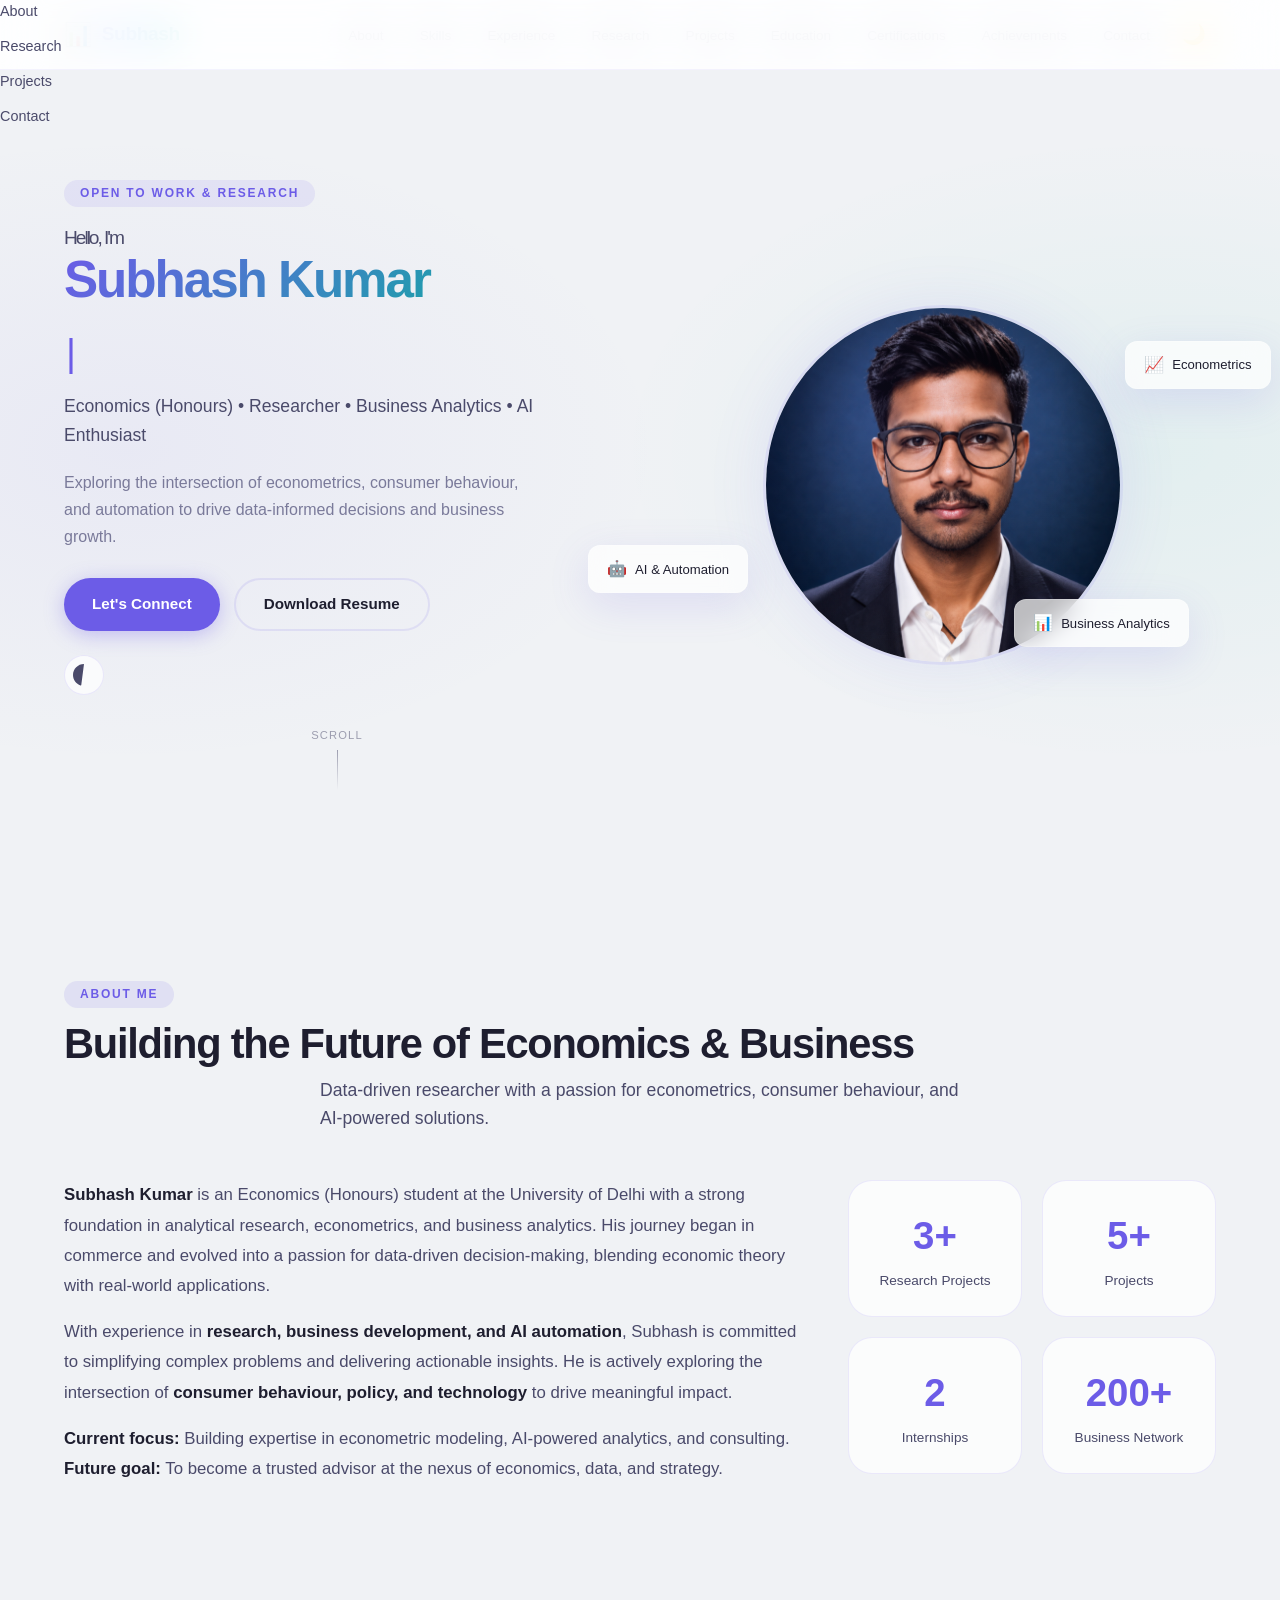
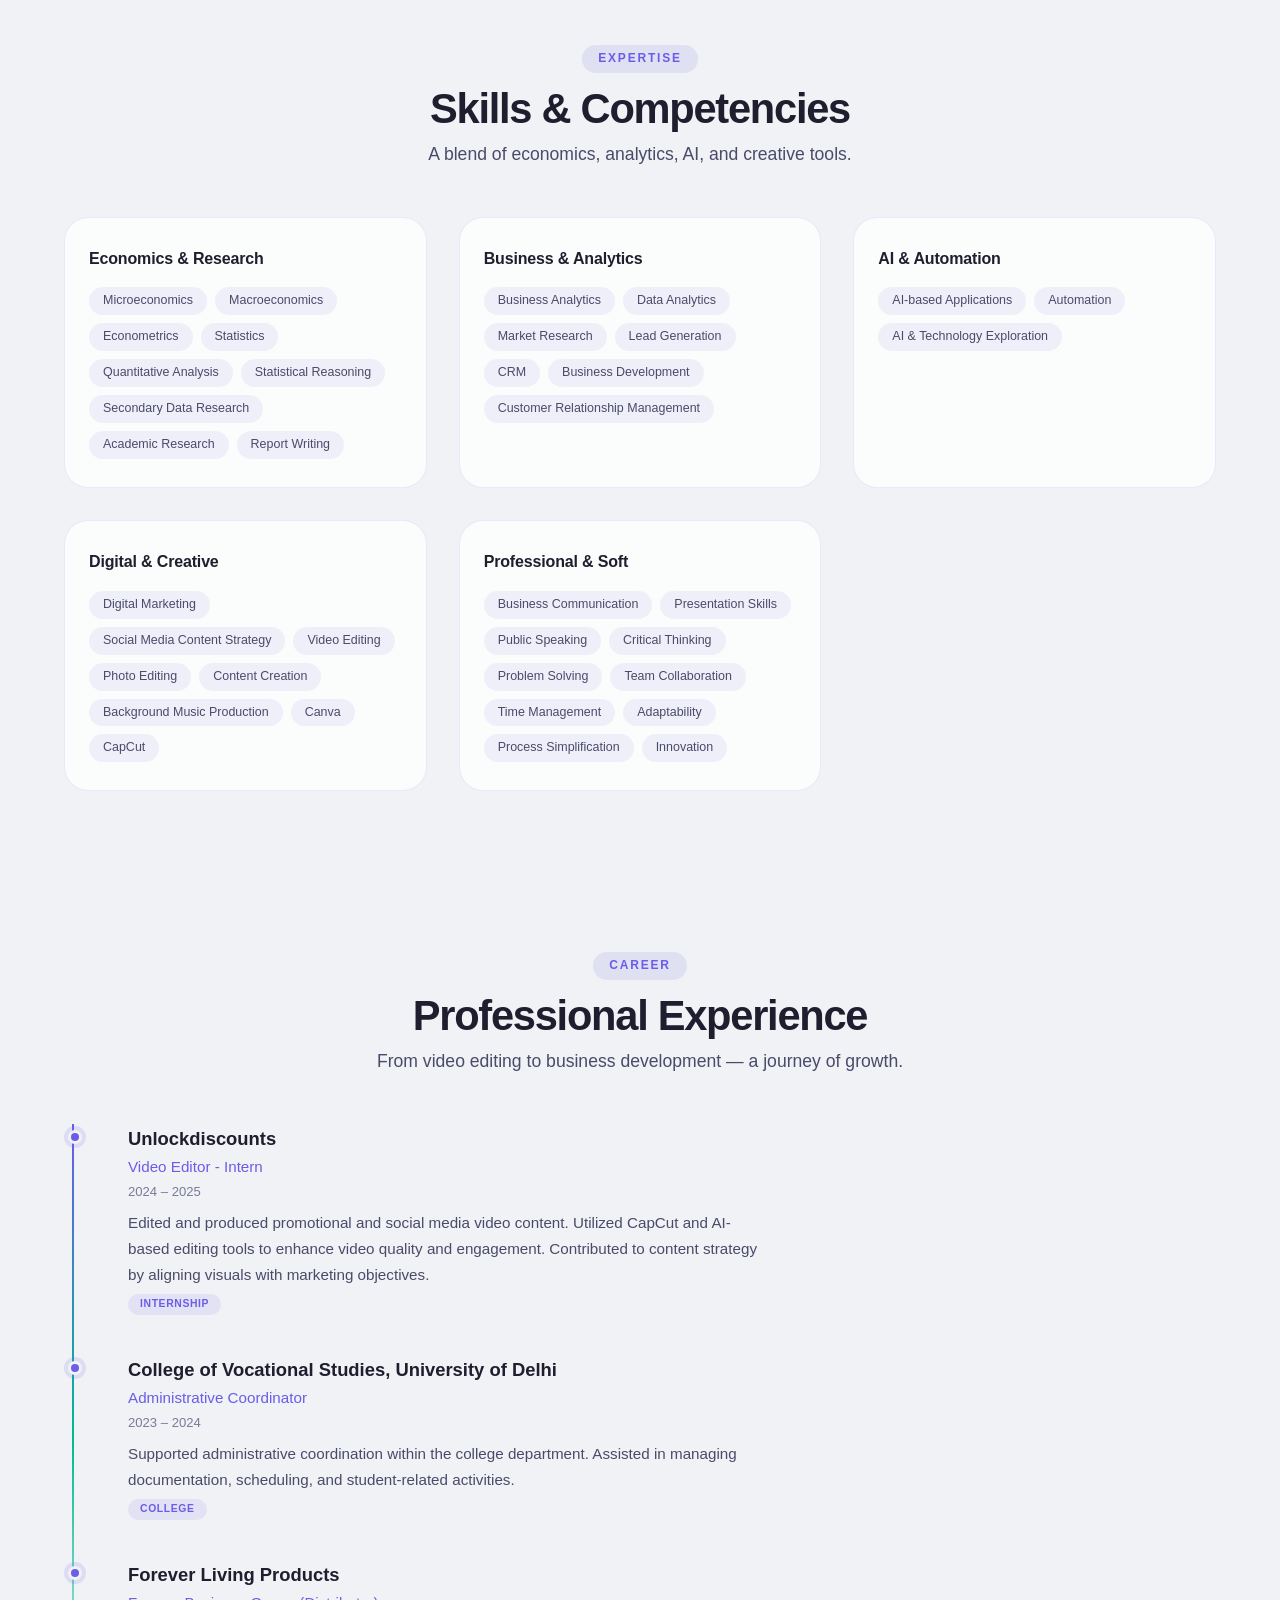
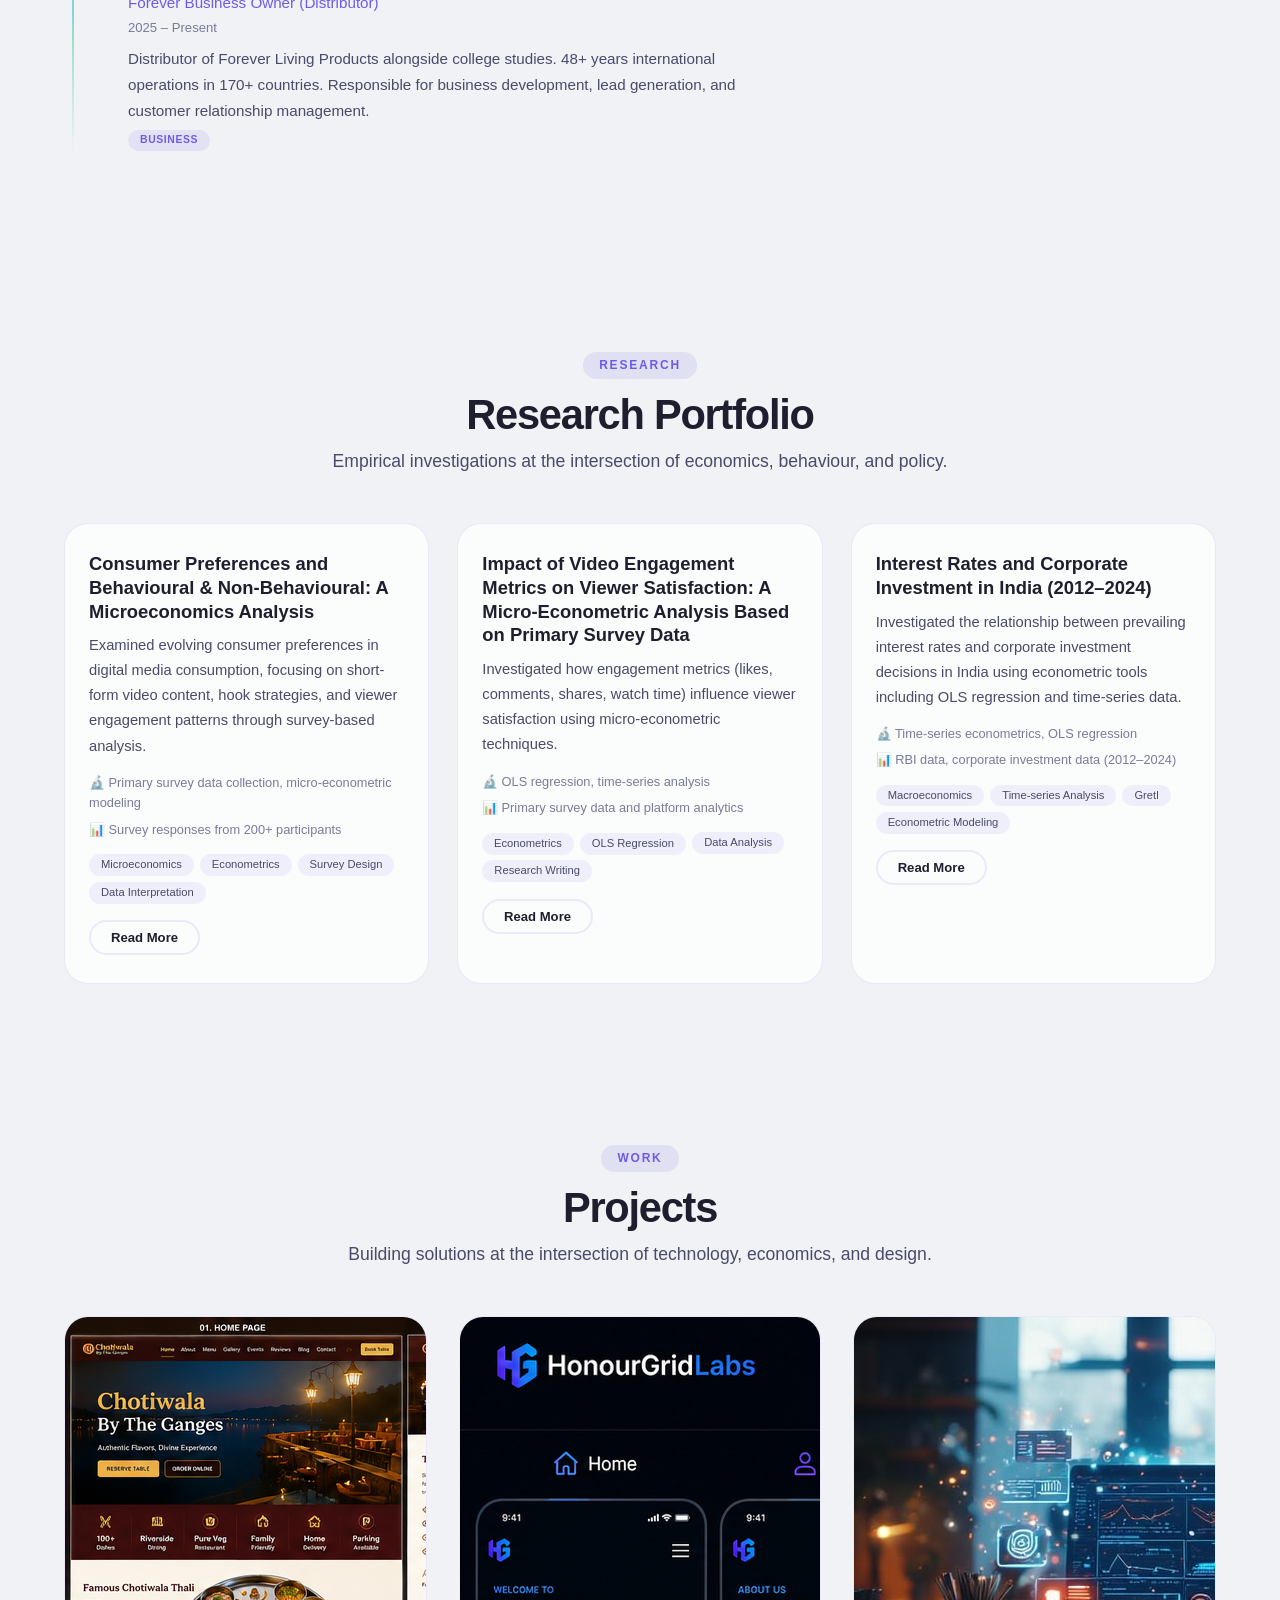
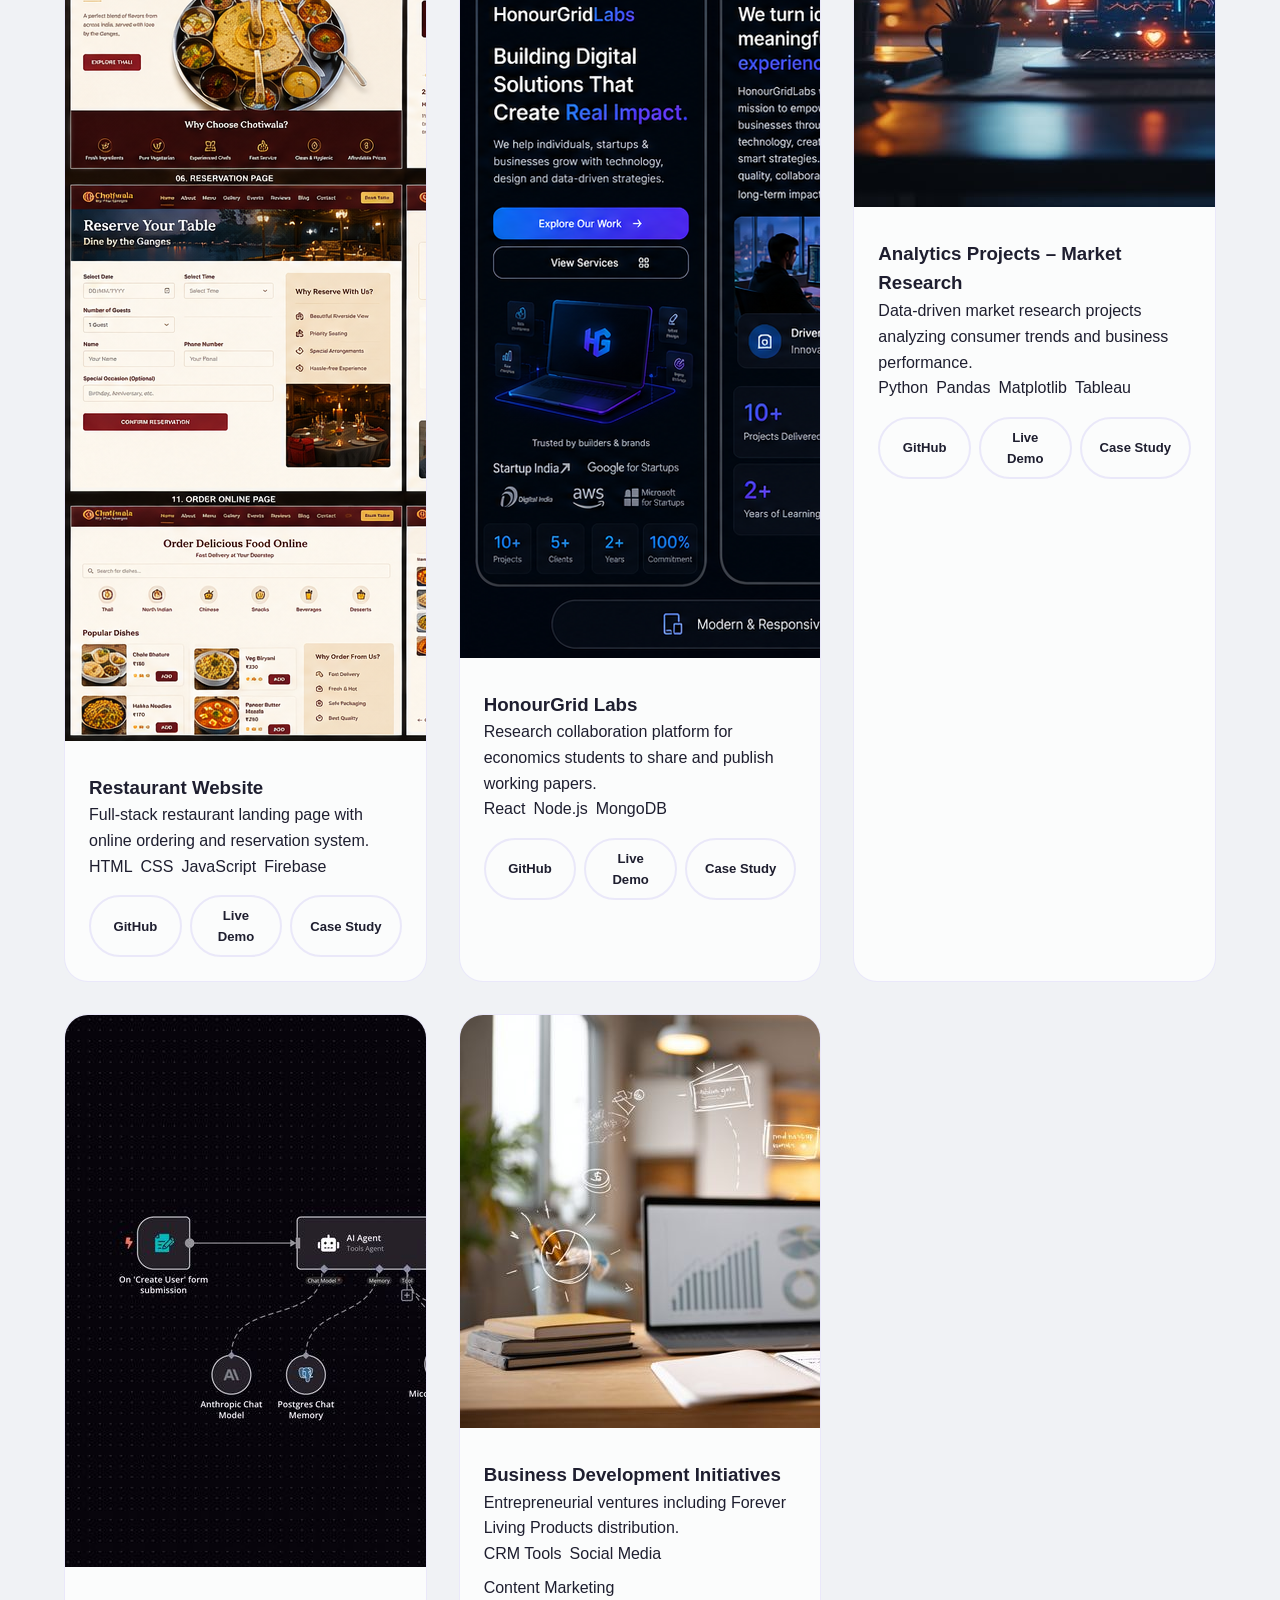
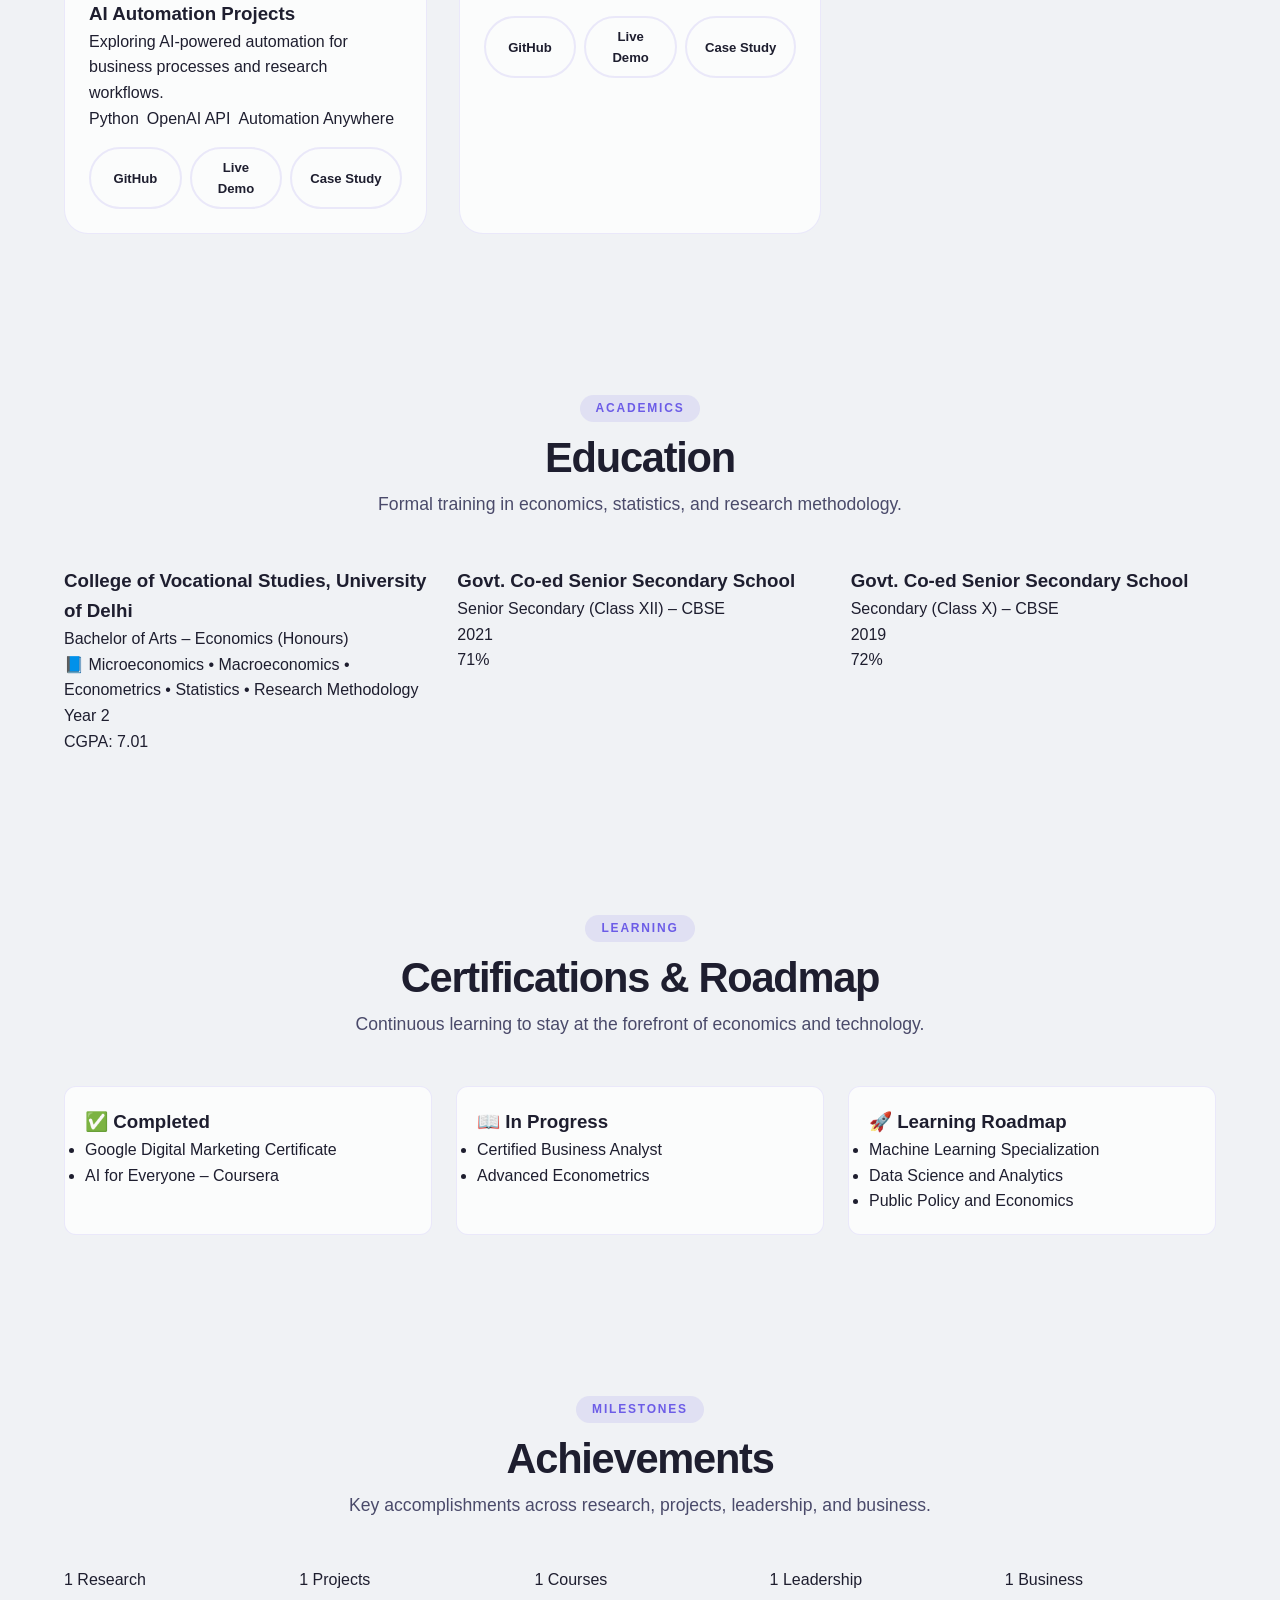
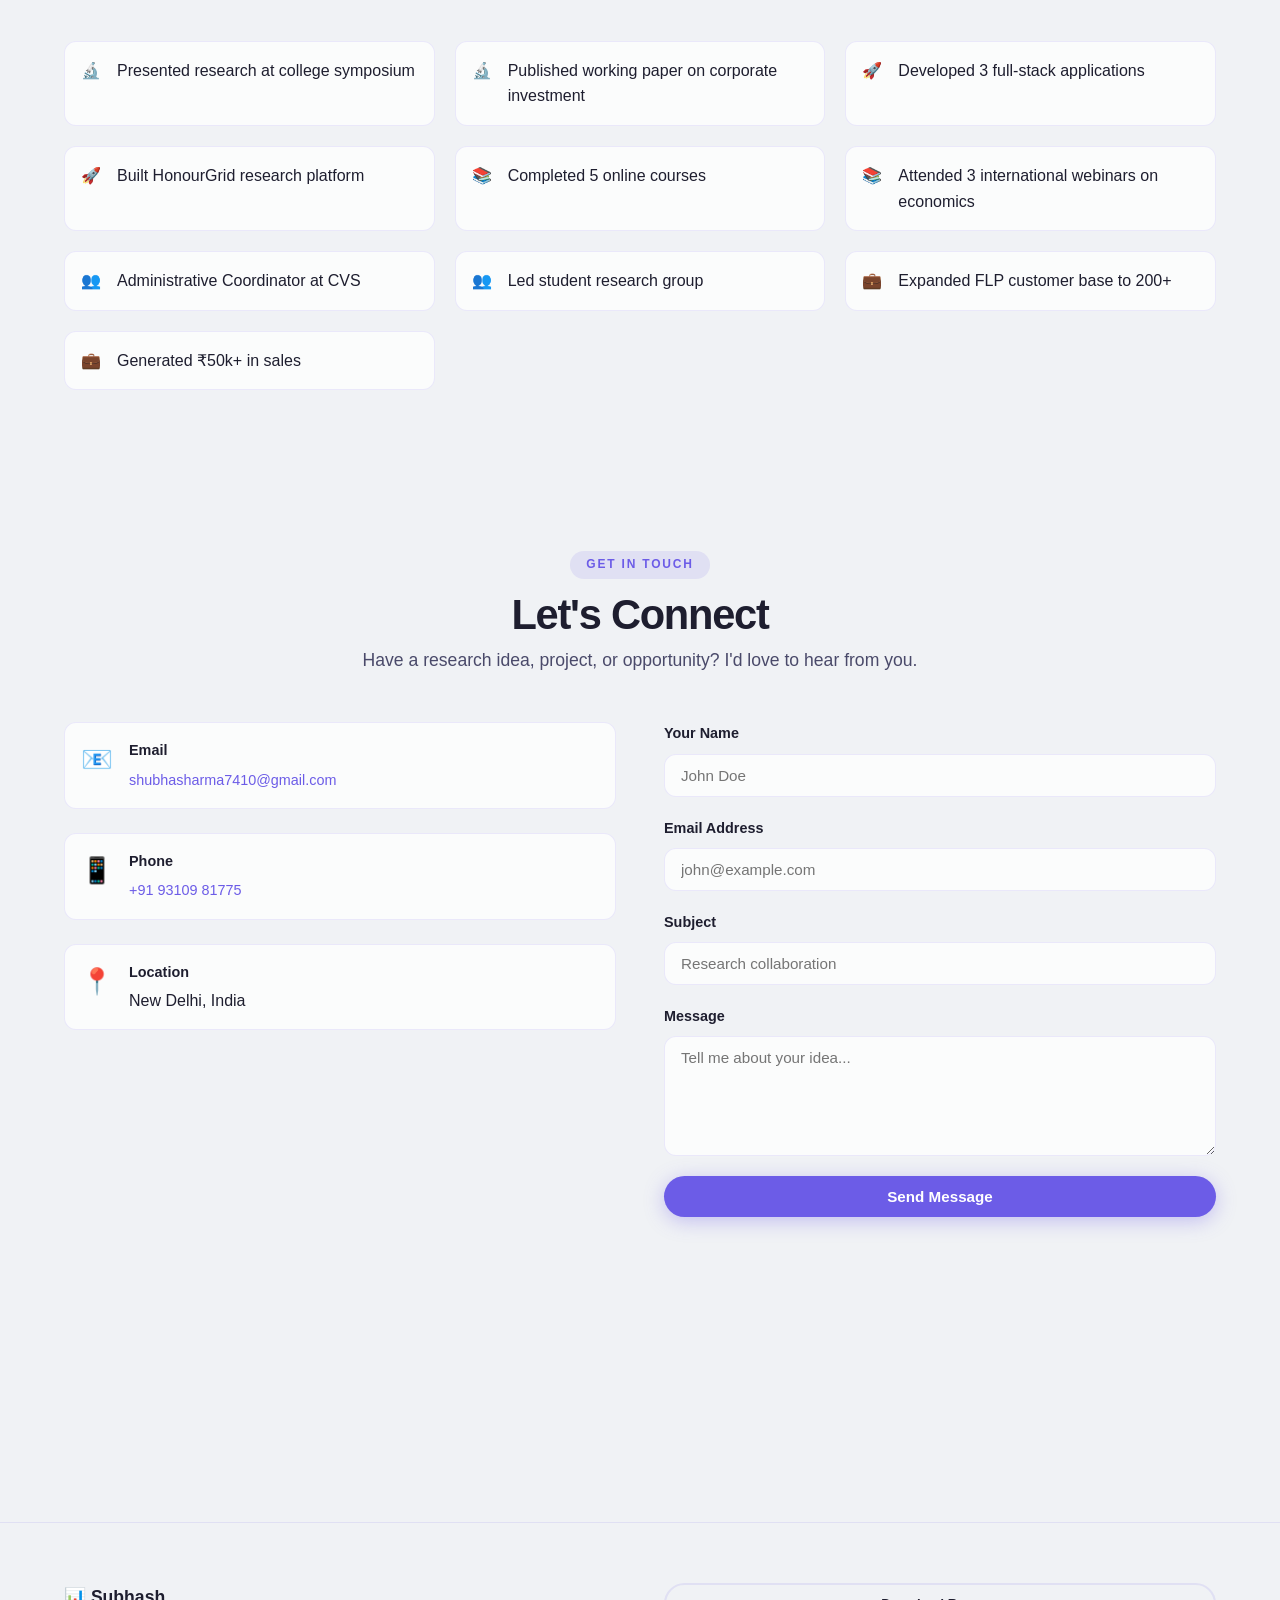
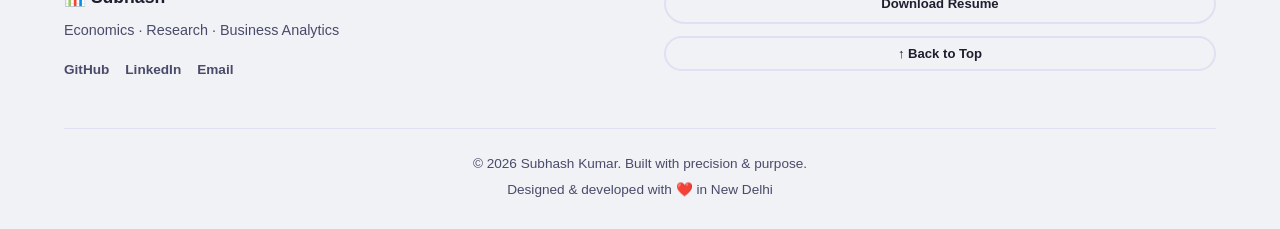
==== commit 55aef020: "Revert: Remove glassmorphism premium design elements" ====
--- a/index.html
+++ b/index.html
@@ -1,15 +1,14 @@
-<!DOCTYPE html>
+<!DOCTYPE html> 
 <html lang="en">
-<head>
+    <head>
     <meta charset="UTF-8" />
     <meta name="viewport" content="width=device-width, initial-scale=1.0" />
     <title>Subhash Kumar | Economist · Researcher · Consultant</title>
 
     <!-- SEO Meta Tags -->
     <meta name="description" content="Subhash Kumar – Economics (Honours) student at University of Delhi. Researcher in econometrics, consumer behaviour & business analytics." />
-    <meta name="keywords" content="Subhash Kumar, Economics, Research, Econometrics, Business Analytics, Data Science" />
+    <meta name="keywords" content="Subhash Kumar, Economics, Research, Econometrics, Business Analytics" />
     <meta name="author" content="Subhash Kumar" />
-    <meta name="theme-color" content="#2563eb" />
     <link rel="canonical" href="https://subhash7y.github.io/Portfolio-Resume/" />
 
     <!-- Open Graph -->
@@ -17,20 +16,12 @@
     <meta property="og:description" content="Economics (Honours) student at University of Delhi. Research in econometrics, consumer behaviour & business analytics." />
     <meta property="og:url" content="https://subhash7y.github.io/Portfolio-Resume/" />
     <meta property="og:type" content="website" />
-    <meta property="og:image" content="assets/images/og-image.png" />
 
     <!-- Twitter Cards -->
     <meta name="twitter:card" content="summary_large_image" />
     <meta name="twitter:title" content="Subhash Kumar | Economist · Researcher · Consultant" />
-    <meta name="twitter:description" content="Economics (Honours) student at University of Delhi. Research in econometrics, consumer behaviour & business analytics." />
-
-    <!-- Preconnect to external resources -->
-    <link rel="preconnect" href="https://fonts.googleapis.com" />
-    <link rel="preconnect" href="https://fonts.gstatic.com" crossorigin />
-
-    <!-- Google Fonts -->
-    <link href="https://fonts.googleapis.com/css2?family=Outfit:wght@300;400;500;600;700;800&family=JetBrains+Mono:wght@400;500;600&display=swap" rel="stylesheet" />
-
+
+    <!-- ===== NEW SEO FILES ===== -->
     <!-- Manifest (PWA) -->
     <link rel="manifest" href="seo/manifest.json" />
 
@@ -39,30 +30,22 @@
 
     <!-- Favicon -->
     <link rel="icon" href="data:image/svg+xml,<svg xmlns='http://www.w3.org/2000/svg' viewBox='0 0 100 100'><text y='.9em' font-size='90'>📊</text></svg>" />
-    <link rel="apple-touch-icon" href="data:image/svg+xml,<svg xmlns='http://www.w3.org/2000/svg' viewBox='0 0 180 180'><text y='90' font-size='160' text-anchor='middle' dominant-baseline='middle'>📊</text></svg>" />
 
     <!-- Styles -->
     <link rel="stylesheet" href="style.css" />
 </head>
-<body>
     <!-- ============================================================
     LOADING SCREEN
     ============================================================ -->
     <div id="loader" role="status" aria-label="Loading">
-        <div class="loader-container">
-            <div class="loader-spinner" aria-hidden="true">
-                <div class="spinner-ring"></div>
-                <div class="spinner-ring"></div>
-                <div class="spinner-ring"></div>
-            </div>
-            <span class="loader-text">Loading<span class="loader-dots">.</span></span>
-        </div>
+        <div class="loader-spinner" aria-hidden="true"></div>
+        <span class="loader-text">Loading…</span>
     </div>
 
     <!-- ============================================================
     NAVIGATION
     ============================================================ -->
-    <nav id="navbar" class="navbar-glassmorphism" role="navigation" aria-label="Main navigation">
+    <nav id="navbar" role="navigation" aria-label="Main navigation">
         <div class="container nav-container">
             <a href="#hero" class="nav-logo" aria-label="Subhash Kumar – Home">
                 <span class="logo-icon">📊</span>
@@ -76,15 +59,15 @@
             </button>
 
             <ul class="nav-links" id="navLinks" role="menubar">
-                <li role="none"><a href="#about" role="menuitem" class="nav-link-glass">About</a></li>
-                <li role="none"><a href="#skills" role="menuitem" class="nav-link-glass">Skills</a></li>
-                <li role="none"><a href="#experience" role="menuitem" class="nav-link-glass">Experience</a></li>
-                <li role="none"><a href="#research" role="menuitem" class="nav-link-glass">Research</a></li>
-                <li role="none"><a href="#projects" role="menuitem" class="nav-link-glass">Projects</a></li>
-                <li role="none"><a href="#education" role="menuitem" class="nav-link-glass">Education</a></li>
-                <li role="none"><a href="#certifications" role="menuitem" class="nav-link-glass">Certifications</a></li>
-                <li role="none"><a href="#achievements" role="menuitem" class="nav-link-glass">Achievements</a></li>
-                <li role="none"><a href="#contact" role="menuitem" class="nav-link-glass">Contact</a></li>
+                <li role="none"><a href="#about" role="menuitem">About</a></li>
+                <li role="none"><a href="#skills" role="menuitem">Skills</a></li>
+                <li role="none"><a href="#experience" role="menuitem">Experience</a></li>
+                <li role="none"><a href="#research" role="menuitem">Research</a></li>
+                <li role="none"><a href="#projects" role="menuitem">Projects</a></li>
+                <li role="none"><a href="#education" role="menuitem">Education</a></li>
+                <li role="none"><a href="#certifications" role="menuitem">Certifications</a></li>
+                <li role="none"><a href="#achievements" role="menuitem">Achievements</a></li>
+                <li role="none"><a href="#contact" role="menuitem">Contact</a></li>
                 <li role="none">
                     <button class="theme-toggle" id="themeToggle" aria-label="Toggle dark/light mode">
                         <span class="theme-icon" aria-hidden="true">🌙</span>
@@ -101,20 +84,12 @@
 
         <!-- ===== HERO ===== -->
         <section id="hero" class="hero-section" aria-labelledby="hero-title">
-            <div class="hero-background">
-                <div class="gradient-orb orb-1"></div>
-                <div class="gradient-orb orb-2"></div>
-                <div class="gradient-orb orb-3"></div>
-            </div>
             <div class="container hero-container">
                 <div class="hero-content">
-                    <div class="hero-badge glass-effect">
-                        <span class="badge-icon">✨</span>
-                        Open to Work &amp; Research
-                    </div>
+                    <div class="hero-badge">Open to Work &amp; Research</div>
                     <h1 id="hero-title" class="hero-title">
                         <span class="hero-greeting">Hello, I'm</span>
-                        <span class="hero-name gradient-text">Subhash Kumar</span>
+                        <span class="hero-name">Subhash Kumar</span>
                         <span class="hero-typing-wrapper">
                             <span class="hero-typing" id="typingText"></span>
                             <span class="hero-cursor" aria-hidden="true">|</span>
@@ -128,23 +103,20 @@
                         data-informed decisions and business growth.
                     </p>
                     <div class="hero-actions">
-                        <a href="#contact" class="btn btn-primary glass-btn ripple">Let's Connect</a>
-                        <a href="assets/documents/Subhash_Kumar_Resume.pdf" class="btn btn-outline glass-btn ripple" download>
+                        <a href="#contact" class="btn btn-primary">Let's Connect</a>
+                        <a href="assets/documents/Subhash_Kumar_Resume.pdf" class="btn btn-outline" download>
                             Download Resume
                         </a>
                     </div>
                     <div class="hero-social">
-                        <a href="https://github.com/subhash7y" target="_blank" rel="noopener noreferrer" aria-label="GitHub" class="social-icon glass-effect ripple">
-                            <svg viewBox="0 0 24 24" width="22" height="22" fill="currentColor"><path d="M12 0C5.37 0 0 5.37 0 12c0 5.31 3.435 9.795 8.205 11.385.6.105.825-.255.825-.57 0-.285-.015-1.23-.015-2.235-3.015.555-3.795-.735-4.035-1.41-.135-.345-.72-1.41-1.23-1.695-.42-.225-1.02-.78 0-.795.945-.015 1.62.87 1.845 1.23 1.08 1.815 2.805 1.305 3.495.99.105-.78.42-1.305.765-1.605-2.67-.3-5.46-1.335-5.46-5.925 0-1.305.465-2.385 1.23-3.225-.12-.3-.54-1.53.12-3.18 0 0 1.005-.315 3.3 1.23.96-.27 1.98-.405 3-.405s2.04.135 3 .405c2.295-1.56 3.3-1.23 3.3-1.23.66 1.65.24 2.88.12 3.18.765.84 1.23 1.905 1.23 3.225 0 4.605-2.805 5.625-5.475 5.925.435.375.81 1.095.81 2.22 0 1.605-.015 2.895-.015 3.3 0 .315.225.69.825.57A12.012 12.012 0 0024 12c0-6.63-5.37-12-12-12z"/></svg>
+                        <a href="https://github.com/subhash7y" target="_blank" rel="noopener noreferrer" aria-label="GitHub">
+                            <svg viewBox="0 0 24 24" width="22" height="22" fill="currentColor"><path d="M12 0C5.37 0 0 5.37 0 12c0 5.31 3.435 9.795 8.205 11.385.6.105.825-.255.825-.57 0-.285-.015-1.2[...]
                         </a>
-                        <a href="https://linkedin.com/in/subhash-kumar" target="_blank" rel="noopener noreferrer" aria-label="LinkedIn" class="social-icon glass-effect ripple">
-                            <svg viewBox="0 0 24 24" width="22" height="22" fill="currentColor"><path d="M20.447 20.452h-3.554v-5.569c0-1.328-.027-3.037-1.852-3.037-1.853 0-2.136 1.445-2.136 2.939v5.667H9.351V9h3.414v1.561h.046c.477-.9 1.637-1.85 3.37-1.85 3.601 0 4.267 2.37 4.267 5.455v6.286zM5.337 7.433c-1.144 0-2.063-.926-2.063-2.065 0-1.138.92-2.063 2.063-2.063 1.14 0 2.064.925 2.064 2.063 0 1.139-.925 2.065-2.064 2.065zm1.782 13.019H3.555V9h3.564v11.452zM22.225 0H1.771C.792 0 0 .774 0 1.729v20.542C0 23.227.792 24 1.771 24h20.451C23.2 24 24 23.227 24 22.271V1.729C24 .774 23.2 0 22.222 0h.003z"/></svg>
+                        <a href="https://linkedin.com/in/subhash-kumar" target="_blank" rel="noopener noreferrer" aria-label="LinkedIn">
+                            <svg viewBox="0 0 24 24" width="22" height="22" fill="currentColor"><path d="M20.447 20.452h-3.554v-5.569c0-1.328-.027-3.037-1.852-3.037-1.853 0-2.136 1.445-2.136 2.93[...]
                         </a>
-                        <a href="mailto:shubhasharma7410@gmail.com" aria-label="Email" class="social-icon glass-effect ripple">
-                            <svg viewBox="0 0 24 24" width="22" height="22" fill="currentColor"><path d="M1.5 8.67v8.58a3 3 0 003 3h15a3 3 0 003-3V8.67l-8.928 5.493a3 3 0 01-3.144 0L1.5 8.67z"/><path d="M22.5 6.908V6.75a3 3 0 00-3-3h-15a3 3 0 00-3 3v.158l9 5.25 9-5.25z"/></svg>
-                        </a>
-                        <a href="https://wa.me/919310981775" target="_blank" rel="noopener noreferrer" aria-label="WhatsApp" class="social-icon glass-effect ripple">
-                            <svg viewBox="0 0 24 24" width="22" height="22" fill="currentColor"><path d="M17.472 14.382c-.297-.149-1.758-.867-2.03-.967-.273-.099-.471-.148-.67.15-.197.297-.767.966-.94 1.164-.173.199-.347.223-.644.075-.297-.15-1.255-.463-2.39-1.475-.883-.788-1.48-1.761-1.653-2.059-.173-.297-.018-.458.13-.606.134-.133.298-.347.446-.52.149-.174.198-.298.298-.497.099-.198.05-.371-.025-.52-.075-.149-.669-1.612-.916-2.207-.242-.579-.487-.5-.67-.51-.173-.008-.371-.01-.57-.01-.198 0-.52.074-.792.372-.272.297-1.04 1.016-1.04 2.479 0 1.462 1.065 2.875 1.213 3.074.149.198 2.096 3.2 5.076 4.487.709.306 1.262.489 1.694.625.712.227 1.36.195 1.871.118.571-.085 1.758-.719 2.006-1.413.248-.694.248-1.289.173-1.413-.074-.124-.272-.198-.57-.347m-5.421-7.403h-.004a9.87 9.87 0 00-9.746 9.798c0 2.734.732 5.41 2.124 7.738L.929 23.589l8.272-2.737c2.194 1.156 4.653 1.77 7.19 1.77 9.897 0 17.954-8.056 17.954-17.954 0-4.8-1.869-9.316-5.27-12.721-3.401-3.405-7.917-5.283-12.721-5.283"/></svg>
+                        <a href="mailto:shubhasharma7410@gmail.com" aria-label="Email">
+                            <svg viewBox="0 0 24 24" width="22" height="22" fill="currentColor"><path d="M1.5 8.67v8.58a3 3 0 003 3h15a3 3 0 003-3V8.67l-8.928 5.493a3 3 0 01-3.144 0L1.5 8.67z"/><[...]
                         </a>
                     </div>
                     <div class="hero-scroll-indicator" aria-hidden="true">
@@ -153,28 +125,24 @@
                     </div>
                 </div>
                 <div class="hero-visual">
-                    <div class="hero-profile-frame glass-effect">
-                        <div class="profile-glow"></div>
+                    <div class="hero-profile-frame">
                         <img
-                            src="assets/images/IMG_20260707_201818_175.png"
-                            alt="Subhash Kumar – Profile photo"
-                            class="hero-profile-img"
-                            loading="eager"
-                            width="400"
-                            height="400"
+                        src="assets/images/IMG_20260707_201818_175.png"
+                        alt="Subhash Kumar – Profile photo"
+                        class="hero-profile-img"
+                        loading="eager"
+                        width="400"
+                        height="400"
                         />
                     </div>
-                    <div class="hero-floating-card card-1 glass-effect ripple">
-                        <span>📈</span> 
-                        <span>Econometrics</span>
-                    </div>
-                    <div class="hero-floating-card card-2 glass-effect ripple">
-                        <span>🤖</span> 
-                        <span>AI &amp; Automation</span>
-                    </div>
-                    <div class="hero-floating-card card-3 glass-effect ripple">
-                        <span>📊</span> 
-                        <span>Business Analytics</span>
+                    <div class="hero-floating-card card-1">
+                        <span>📈</span> Econometrics
+                    </div>
+                    <div class="hero-floating-card card-2">
+                        <span>🤖</span> AI &amp; Automation
+                    </div>
+                    <div class="hero-floating-card card-3">
+                        <span>📊</span> Business Analytics
                     </div>
                 </div>
             </div>
@@ -189,10 +157,11 @@
                     <p class="section-sub">Data-driven researcher with a passion for econometrics, consumer behaviour, and AI-powered solutions.</p>
                 </div>
                 <div class="about-grid">
-                    <div class="about-content glass-effect" id="aboutContent">
-                        <p class="about-story">Loading story&hellip;</p>
-                    </div>
-                    <div class="about-stats glass-effect" id="aboutStats">
+                    <div class="about-content" id="aboutContent">
+                        <!-- Dynamic content will be injected here -->
+                        <p class="about-story">Loading story…</p>
+                    </div>
+                    <div class="about-stats" id="aboutStats">
                         <!-- Dynamic stats will be injected here -->
                     </div>
                 </div>
@@ -201,10 +170,6 @@
 
         <!-- ===== SKILLS ===== -->
         <section id="skills" class="section-pad skills-section" aria-labelledby="skills-title">
-            <div class="skills-background">
-                <div class="gradient-orb skills-orb-1"></div>
-                <div class="gradient-orb skills-orb-2"></div>
-            </div>
             <div class="container">
                 <div class="section-header text-center">
                     <span class="section-tag">Expertise</span>
@@ -212,7 +177,8 @@
                     <p class="section-sub">A blend of economics, analytics, AI, and creative tools.</p>
                 </div>
                 <div id="skillsList" class="skills-grid">
-                    <p>Loading skills&hellip;</p>
+                    <!-- Dynamic skills will be injected here -->
+                    <p>Loading skills…</p>
                 </div>
             </div>
         </section>
@@ -226,17 +192,14 @@
                     <p class="section-sub">From video editing to business development — a journey of growth.</p>
                 </div>
                 <div id="experienceTimeline" class="experience-timeline">
-                    <p>Loading experience&hellip;</p>
+                    <!-- Dynamic experience will be injected here -->
+                    <p>Loading experience…</p>
                 </div>
             </div>
         </section>
 
         <!-- ===== RESEARCH ===== -->
         <section id="research" class="section-pad research-section" aria-labelledby="research-title">
-            <div class="research-background">
-                <div class="gradient-orb research-orb-1"></div>
-                <div class="gradient-orb research-orb-2"></div>
-            </div>
             <div class="container">
                 <div class="section-header text-center">
                     <span class="section-tag">Research</span>
@@ -244,7 +207,8 @@
                     <p class="section-sub">Empirical investigations at the intersection of economics, behaviour, and policy.</p>
                 </div>
                 <div id="researchList" class="research-grid">
-                    <p>Loading research&hellip;</p>
+                    <!-- Dynamic research cards will be injected here -->
+                    <p>Loading research…</p>
                 </div>
             </div>
         </section>
@@ -258,7 +222,8 @@
                     <p class="section-sub">Building solutions at the intersection of technology, economics, and design.</p>
                 </div>
                 <div id="projectsList" class="projects-grid">
-                    <p>Loading projects&hellip;</p>
+                    <!-- Dynamic project cards will be injected here -->
+                    <p>Loading projects…</p>
                 </div>
             </div>
         </section>
@@ -272,17 +237,14 @@
                     <p class="section-sub">Formal training in economics, statistics, and research methodology.</p>
                 </div>
                 <div id="educationList" class="education-list">
-                    <p>Loading education&hellip;</p>
+                    <!-- Dynamic education entries will be injected here -->
+                    <p>Loading education…</p>
                 </div>
             </div>
         </section>
 
         <!-- ===== CERTIFICATIONS ===== -->
         <section id="certifications" class="section-pad certifications-section" aria-labelledby="certifications-title">
-            <div class="certifications-background">
-                <div class="gradient-orb cert-orb-1"></div>
-                <div class="gradient-orb cert-orb-2"></div>
-            </div>
             <div class="container">
                 <div class="section-header text-center">
                     <span class="section-tag">Learning</span>
@@ -290,7 +252,8 @@
                     <p class="section-sub">Continuous learning to stay at the forefront of economics and technology.</p>
                 </div>
                 <div id="certificationsContent" class="certifications-grid">
-                    <p>Loading certifications&hellip;</p>
+                    <!-- Dynamic certifications will be injected here -->
+                    <p>Loading certifications…</p>
                 </div>
             </div>
         </section>
@@ -303,8 +266,9 @@
                     <h2 id="achievements-title" class="section-title">Achievements</h2>
                     <p class="section-sub">Key accomplishments across research, projects, leadership, and business.</p>
                 </div>
-                <div id="achievementsCounters" class="achievements-counters glass-effect">
-                    <p>Loading achievements&hellip;</p>
+                <div id="achievementsCounters" class="achievements-counters">
+                    <!-- Dynamic counters will be injected here -->
+                    <p>Loading achievements…</p>
                 </div>
                 <div id="achievementsList" class="achievements-list">
                     <!-- Detailed list will be injected here -->
@@ -314,10 +278,6 @@
 
         <!-- ===== CONTACT ===== -->
         <section id="contact" class="section-pad contact-section" aria-labelledby="contact-title">
-            <div class="contact-background">
-                <div class="gradient-orb contact-orb-1"></div>
-                <div class="gradient-orb contact-orb-2"></div>
-            </div>
             <div class="container">
                 <div class="section-header text-center">
                     <span class="section-tag">Get in Touch</span>
@@ -325,43 +285,43 @@
                     <p class="section-sub">Have a research idea, project, or opportunity? I'd love to hear from you.</p>
                 </div>
                 <div class="contact-grid">
-                    <div class="contact-info glass-effect" id="contactInfo">
-                        <div class="contact-item ripple">
+                    <div class="contact-info" id="contactInfo">
+                        <div class="contact-item">
                             <span class="contact-icon">📧</span>
                             <div>
                                 <strong>Email</strong>
                                 <a href="mailto:shubhasharma7410@gmail.com">shubhasharma7410@gmail.com</a>
                             </div>
                         </div>
-                        <div class="contact-item ripple">
+                        <div class="contact-item">
                             <span class="contact-icon">📱</span>
                             <div>
                                 <strong>Phone</strong>
                                 <a href="tel:+919310981775">+91 93109 81775</a>
                             </div>
                         </div>
-                        <div class="contact-item ripple">
+                        <div class="contact-item">
                             <span class="contact-icon">📍</span>
                             <div>
                                 <strong>Location</strong>
                                 <span>New Delhi, India</span>
                             </div>
                         </div>
-                        <div class="contact-item ripple">
+                        <div class="contact-item">
                             <span class="contact-icon">💼</span>
                             <div>
                                 <strong>LinkedIn</strong>
                                 <a href="https://linkedin.com/in/subhash-kumar" target="_blank" rel="noopener noreferrer">linkedin.com/in/subhash-kumar</a>
                             </div>
                         </div>
-                        <div class="contact-item ripple">
+                        <div class="contact-item">
                             <span class="contact-icon">🐙</span>
                             <div>
                                 <strong>GitHub</strong>
                                 <a href="https://github.com/subhash7y" target="_blank" rel="noopener noreferrer">github.com/subhash7y</a>
                             </div>
                         </div>
-                        <div class="contact-item ripple">
+                        <div class="contact-item">
                             <span class="contact-icon">💬</span>
                             <div>
                                 <strong>WhatsApp</strong>
@@ -369,7 +329,7 @@
                             </div>
                         </div>
                     </div>
-                    <form class="contact-form glass-effect" id="contactForm" action="#" method="POST" netlify>
+                    <form class="contact-form" id="contactForm" action="#" method="POST" netlify>
                         <div class="form-group">
                             <label for="contactName">Your Name</label>
                             <input type="text" id="contactName" name="name" placeholder="John Doe" required />
@@ -386,7 +346,7 @@
                             <label for="contactMessage">Message</label>
                             <textarea id="contactMessage" name="message" rows="5" placeholder="Tell me about your idea..." required></textarea>
                         </div>
-                        <button type="submit" class="btn btn-primary btn-full glass-btn ripple">Send Message</button>
+                        <button type="submit" class="btn btn-primary btn-full">Send Message</button>
                     </form>
                 </div>
             </div>
@@ -404,22 +364,22 @@
                     <a href="#hero" class="footer-logo">📊 Subhash</a>
                     <p class="footer-tagline">Economics · Research · Business Analytics</p>
                     <div class="footer-social">
-                        <a href="https://github.com/subhash7y" target="_blank" rel="noopener noreferrer" aria-label="GitHub" class="footer-social-link ripple">GitHub</a>
-                        <a href="https://linkedin.com/in/subhash-kumar" target="_blank" rel="noopener noreferrer" aria-label="LinkedIn" class="footer-social-link ripple">LinkedIn</a>
-                        <a href="mailto:shubhasharma7410@gmail.com" aria-label="Email" class="footer-social-link ripple">Email</a>
+                        <a href="https://github.com/subhash7y" target="_blank" rel="noopener noreferrer" aria-label="GitHub">GitHub</a>
+                        <a href="https://linkedin.com/in/subhash-kumar" target="_blank" rel="noopener noreferrer" aria-label="LinkedIn">LinkedIn</a>
+                        <a href="mailto:shubhasharma7410@gmail.com" aria-label="Email">Email</a>
                     </div>
                 </div>
                 <nav class="footer-nav" aria-label="Footer navigation">
-                    <a href="#about" class="footer-nav-link ripple">About</a>
-                    <a href="#research" class="footer-nav-link ripple">Research</a>
-                    <a href="#projects" class="footer-nav-link ripple">Projects</a>
-                    <a href="#contact" class="footer-nav-link ripple">Contact</a>
+                    <a href="#about">About</a>
+                    <a href="#research">Research</a>
+                    <a href="#projects">Projects</a>
+                    <a href="#contact">Contact</a>
                 </nav>
                 <div class="footer-actions">
-                    <a href="assets/documents/Subhash_Kumar_Resume.pdf" class="btn btn-outline btn-sm glass-btn ripple" download>
+                    <a href="assets/documents/Subhash_Kumar_Resume.pdf" class="btn btn-outline btn-sm" download>
                         Download Resume
                     </a>
-                    <button class="btn btn-outline btn-sm glass-btn ripple" id="backToTop" aria-label="Back to top">
+                    <button class="btn btn-outline btn-sm" id="backToTop" aria-label="Back to top">
                         ↑ Back to Top
                     </button>
                 </div>
@@ -434,17 +394,15 @@
     <!-- ============================================================
     JAVASCRIPT
     ============================================================ -->
-    <script src="scripts/loader.js" defer></script>
-    <script src="scripts/theme.js" defer></script>
-    <script src="scripts/navbar.js" defer></script>
-    <script src="scripts/typing.js" defer></script>
-    <script src="scripts/counters.js" defer></script>
-    <script src="scripts/timeline.js" defer></script>
-    <script src="scripts/animation.js" defer></script>
-    <script src="scripts/contact.js" defer></script>
-    <script src="scripts/ripple.js" defer></script>
-    <script src="scripts/scroll-animations.js" defer></script>
-    <script src="scripts/app.js" defer></script>
+<script src="scripts/loader.js" defer></script>
+<script src="scripts/theme.js" defer></script>
+<script src="scripts/navbar.js" defer></script>
+<script src="scripts/typing.js" defer></script>
+<script src="scripts/counters.js" defer></script>
+<script src="scripts/timeline.js" defer></script>
+<script src="scripts/animation.js" defer></script>
+<script src="scripts/contact.js" defer></script>
+<script src="scripts/app.js" defer></script>
 
 </body>
 </html>
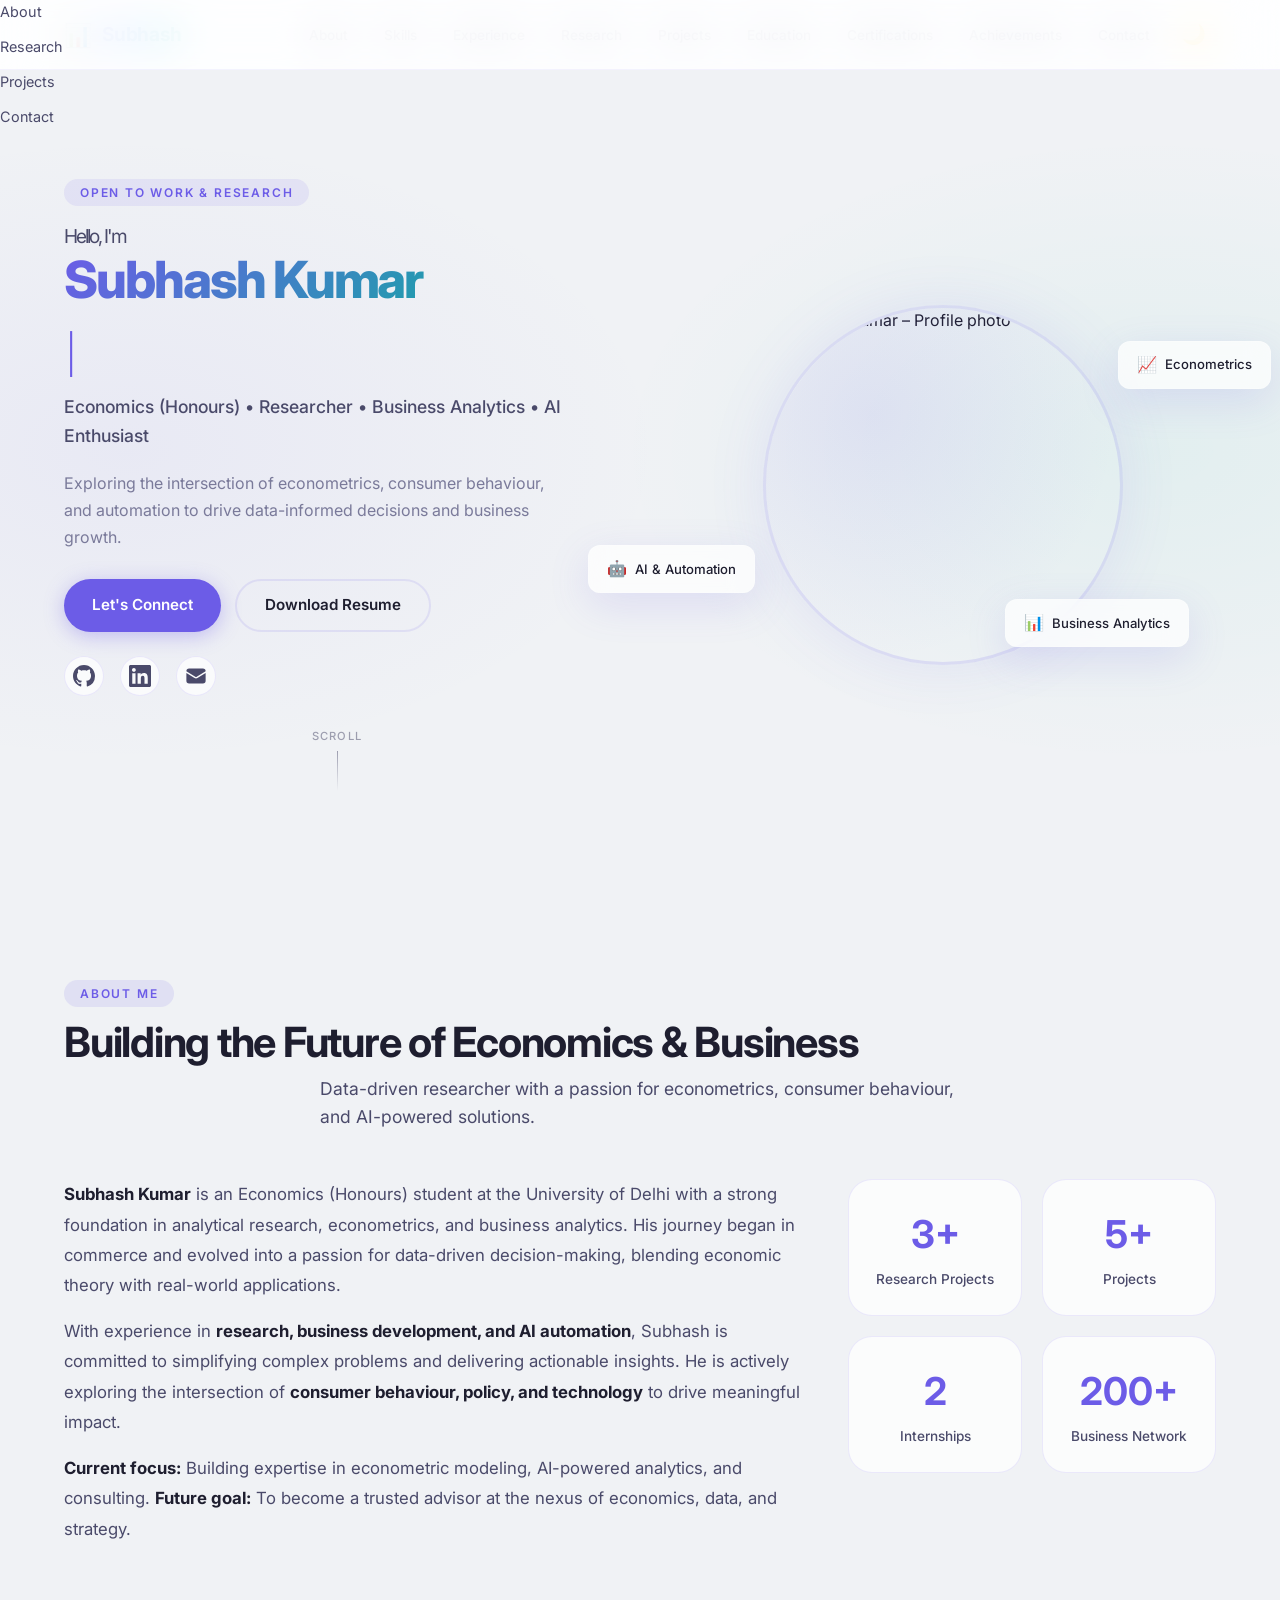
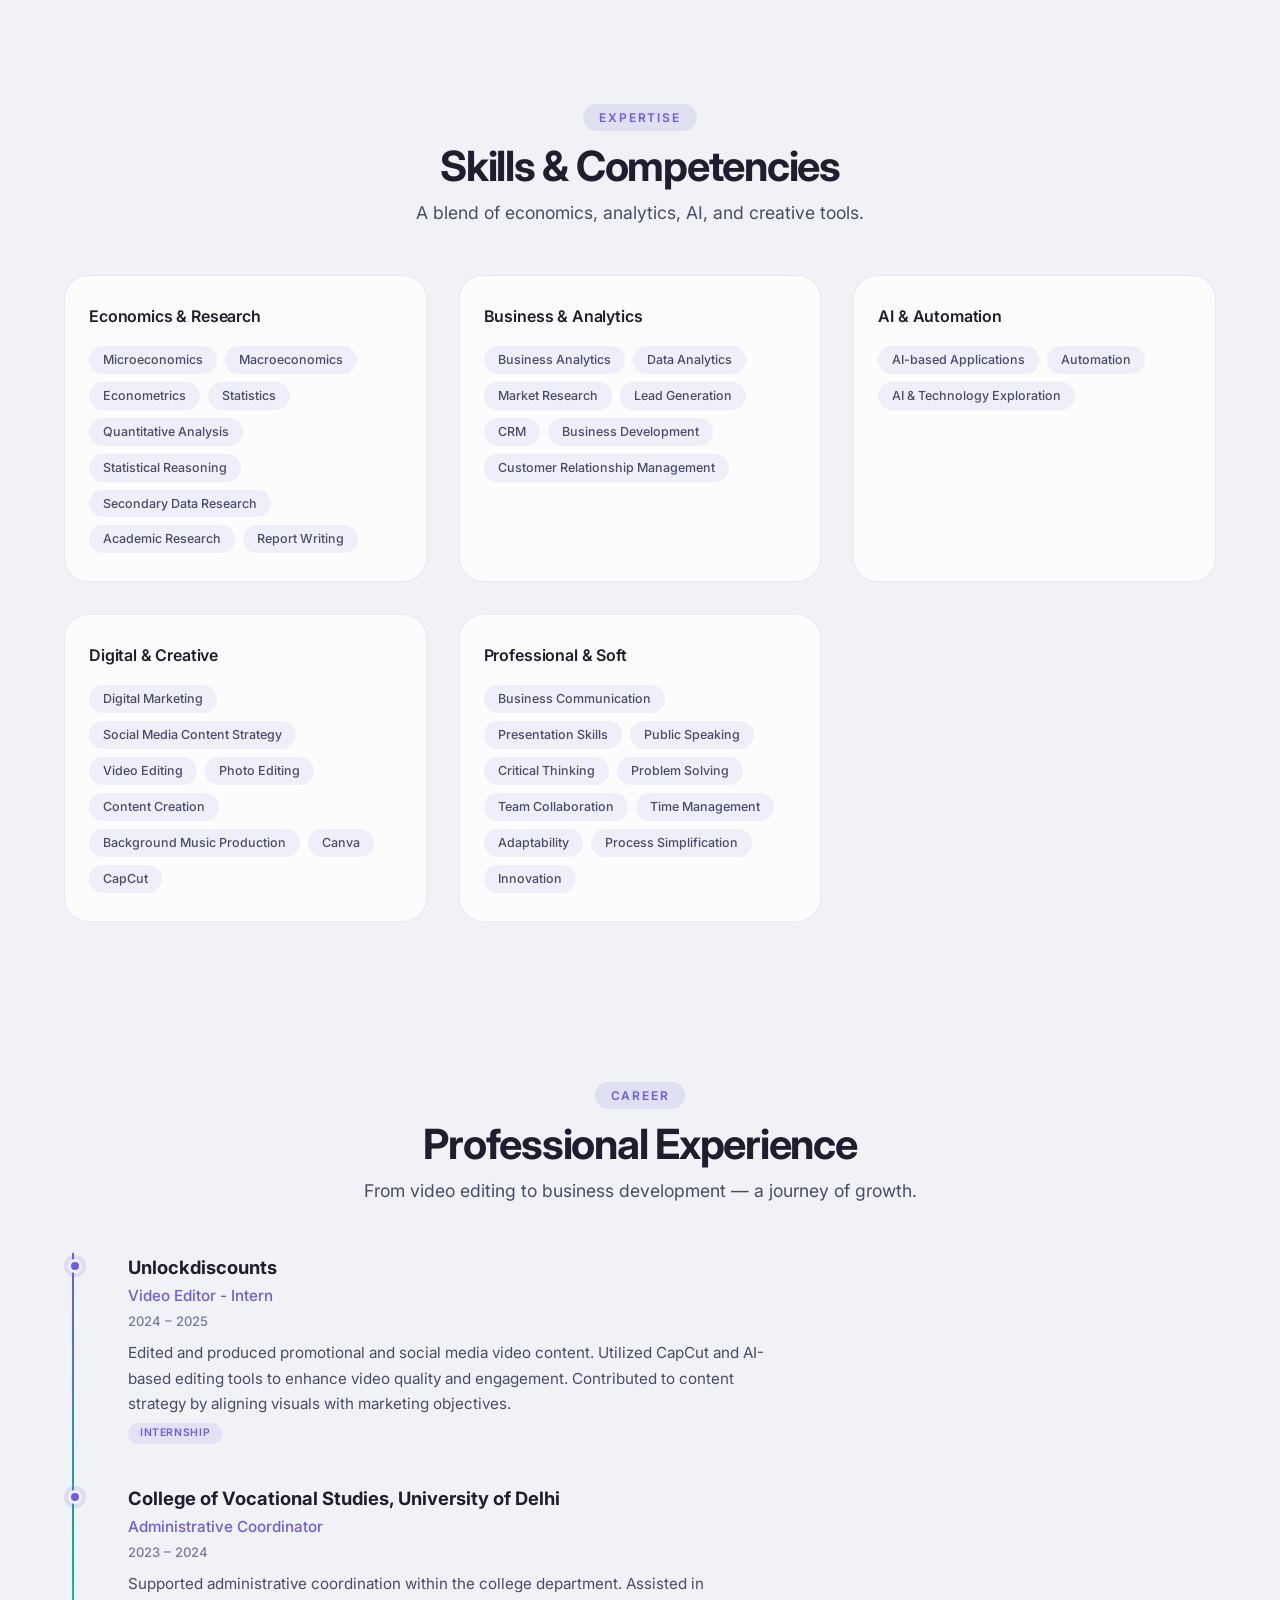
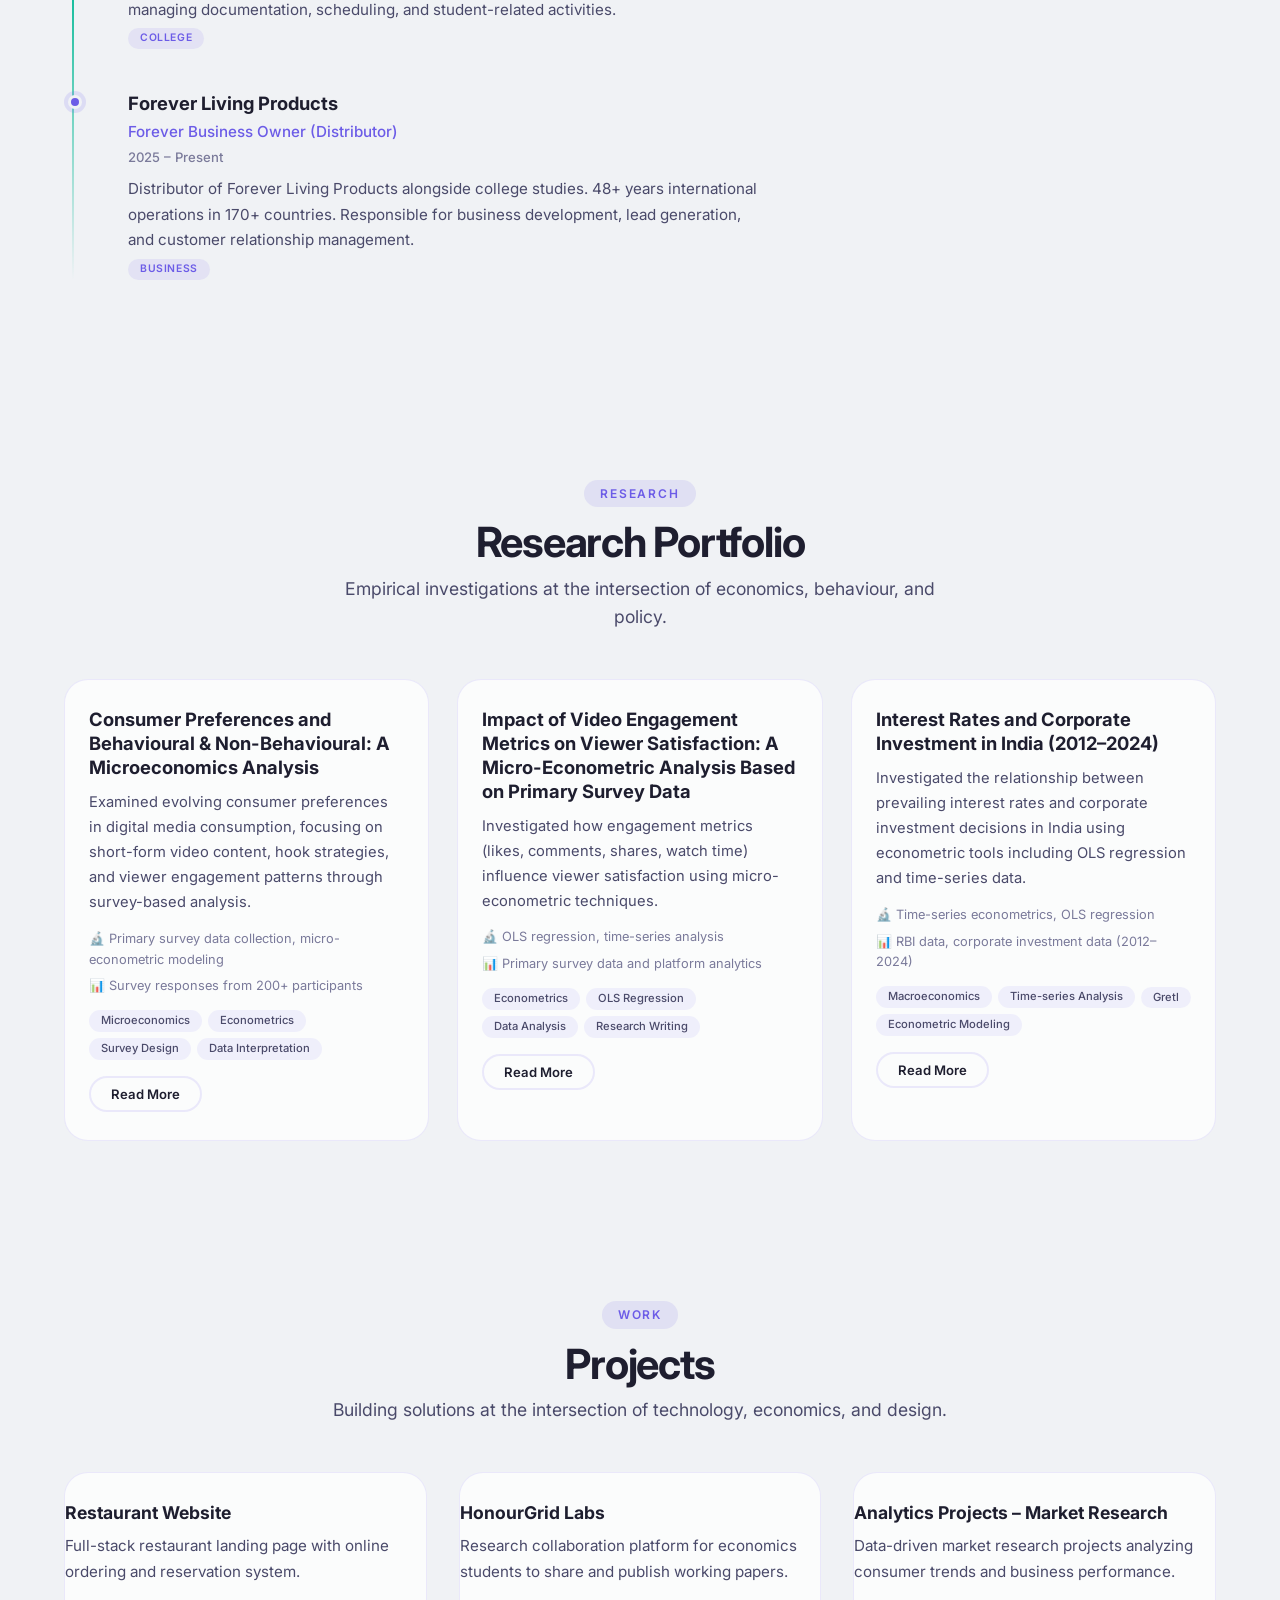
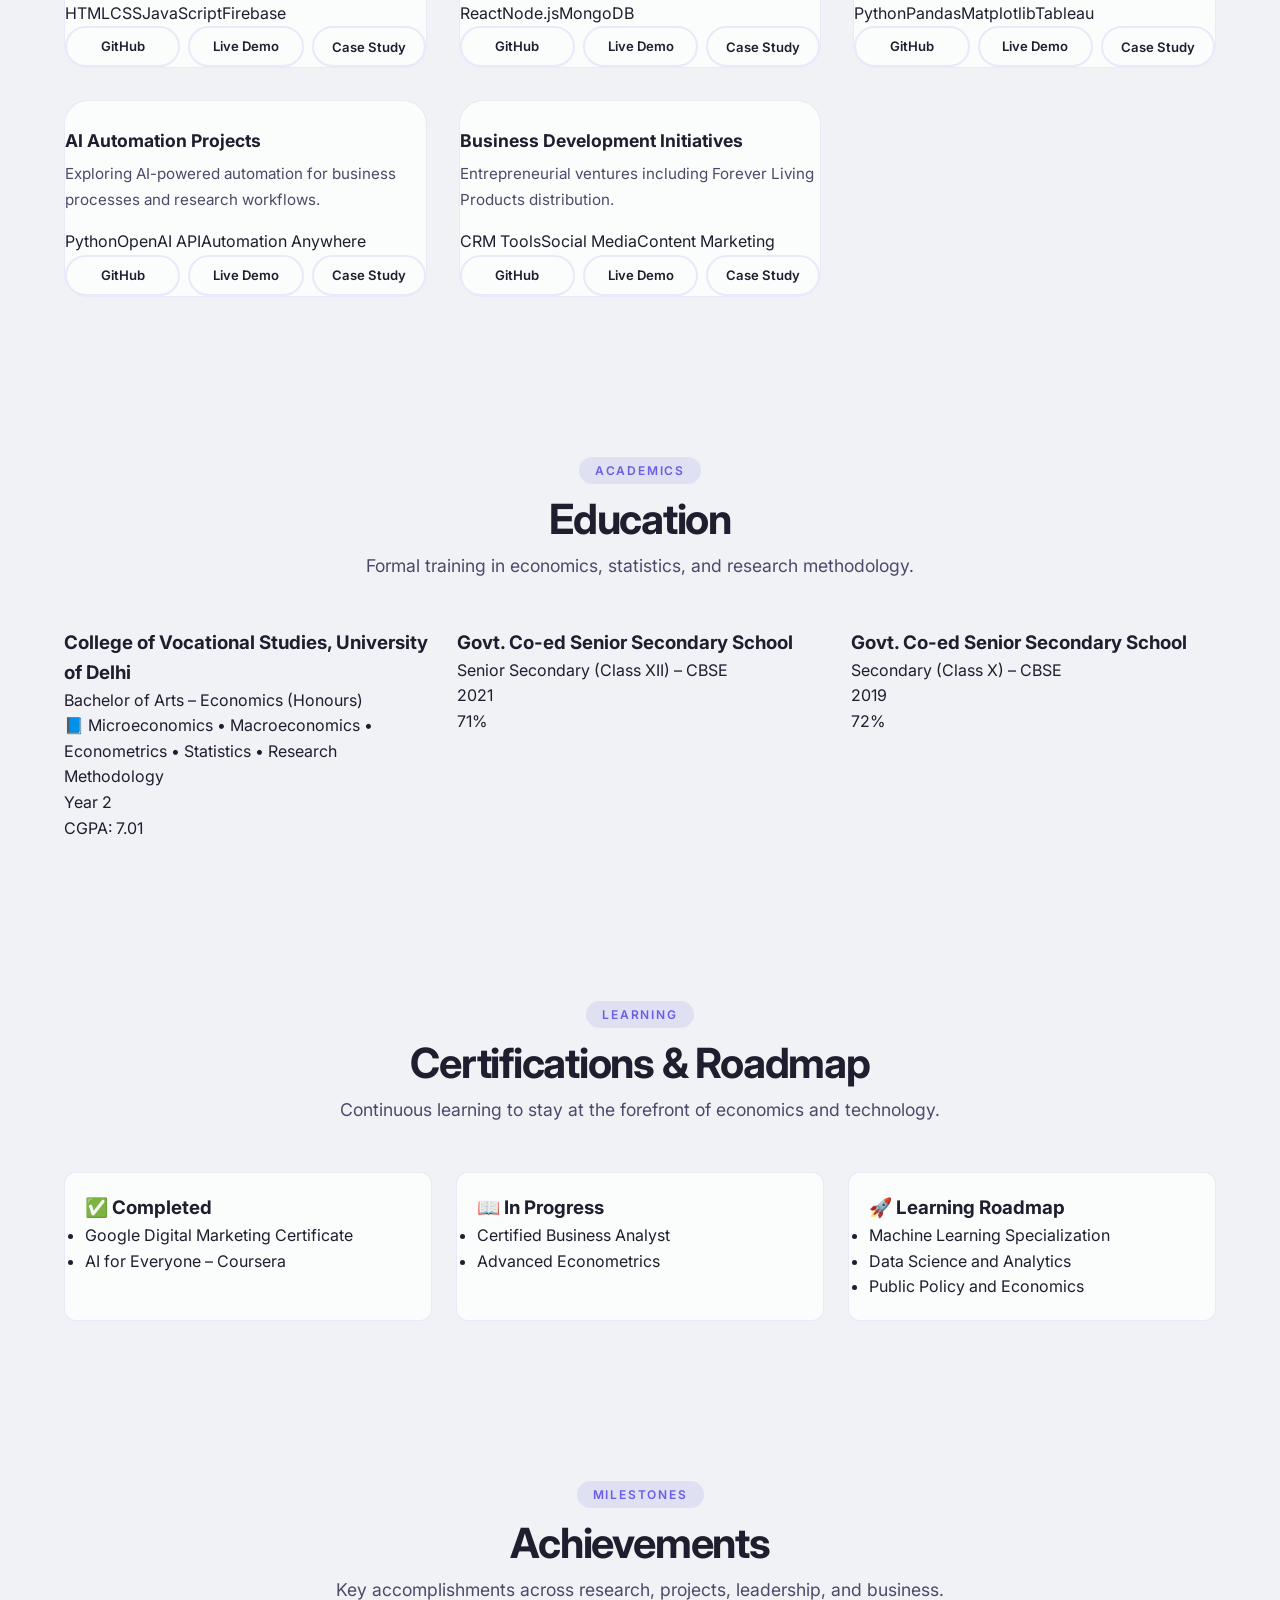
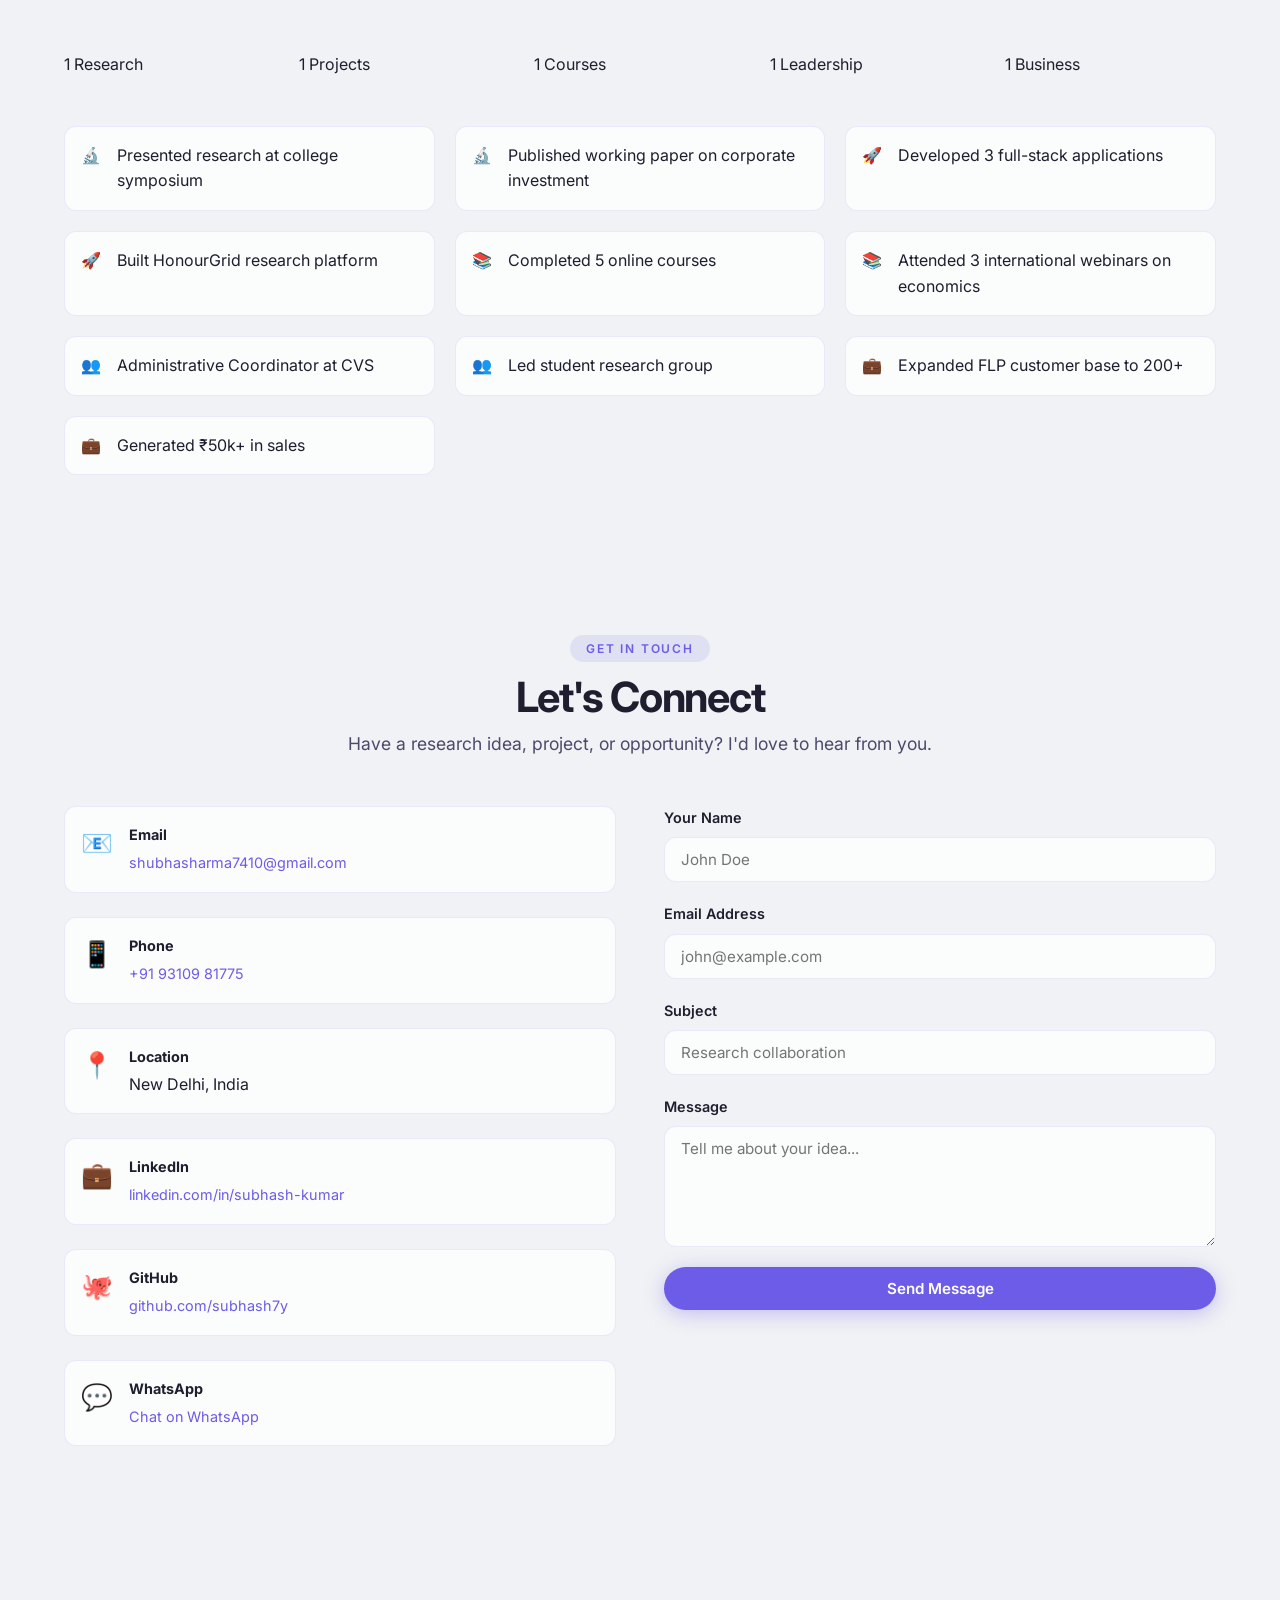
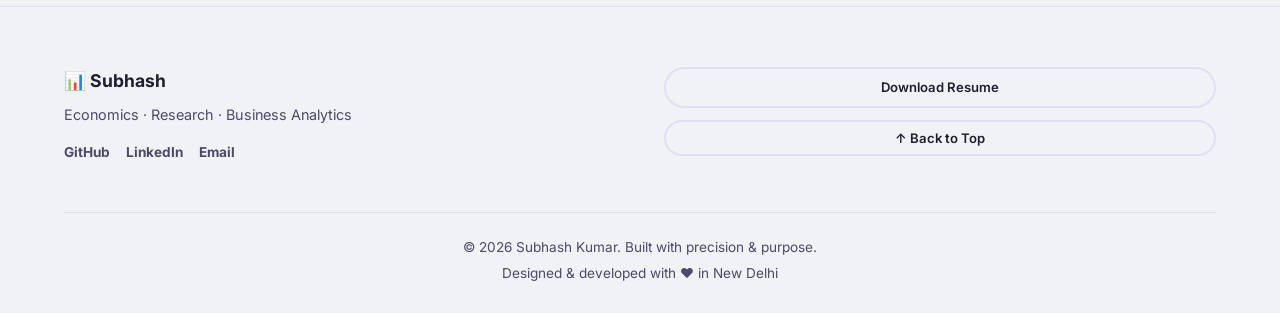
==== commit c8500d93: "Update index.html" ====
--- a/index.html
+++ b/index.html
@@ -1,45 +1,81 @@
-<!DOCTYPE html> 
+<!DOCTYPE html>
 <html lang="en">
-    <head>
+<head>
     <meta charset="UTF-8" />
     <meta name="viewport" content="width=device-width, initial-scale=1.0" />
     <title>Subhash Kumar | Economist · Researcher · Consultant</title>
 
-    <!-- SEO Meta Tags -->
-    <meta name="description" content="Subhash Kumar – Economics (Honours) student at University of Delhi. Researcher in econometrics, consumer behaviour & business analytics." />
-    <meta name="keywords" content="Subhash Kumar, Economics, Research, Econometrics, Business Analytics" />
+    <!-- ===== PRIMARY META ===== -->
+    <meta name="description" content="Subhash Kumar – Economics (Honours) student at University of Delhi. Researcher in econometrics, consumer behaviour & business analytics. Explore research, projects & professional experience." />
+    <meta name="keywords" content="Subhash Kumar, Economics, Research, Econometrics, Business Analytics, Data Analytics, Consulting, Portfolio" />
     <meta name="author" content="Subhash Kumar" />
+    <meta name="robots" content="index, follow" />
     <link rel="canonical" href="https://subhash7y.github.io/Portfolio-Resume/" />
 
-    <!-- Open Graph -->
+    <!-- ===== OPEN GRAPH / SOCIAL ===== -->
     <meta property="og:title" content="Subhash Kumar | Economist · Researcher · Consultant" />
     <meta property="og:description" content="Economics (Honours) student at University of Delhi. Research in econometrics, consumer behaviour & business analytics." />
+    <meta property="og:type" content="website" />
     <meta property="og:url" content="https://subhash7y.github.io/Portfolio-Resume/" />
-    <meta property="og:type" content="website" />
-
-    <!-- Twitter Cards -->
+    <meta property="og:image" content="https://subhash7y.github.io/Portfolio-Resume/assets/images/og-image.webp" />
+    <meta property="og:image:width" content="1200" />
+    <meta property="og:image:height" content="630" />
+    <meta property="og:site_name" content="Subhash Kumar Portfolio" />
+    <meta property="og:locale" content="en_IN" />
+
+    <!-- ===== TWITTER CARDS ===== -->
     <meta name="twitter:card" content="summary_large_image" />
     <meta name="twitter:title" content="Subhash Kumar | Economist · Researcher · Consultant" />
-
-    <!-- ===== NEW SEO FILES ===== -->
-    <!-- Manifest (PWA) -->
+    <meta name="twitter:description" content="Economics (Honours) student at University of Delhi. Research in econometrics, consumer behaviour & business analytics." />
+    <meta name="twitter:image" content="https://subhash7y.github.io/Portfolio-Resume/assets/images/og-image.webp" />
+    <meta name="twitter:site" content="@subhash_k" />
+
+    <!-- ===== JSON-LD STRUCTURED DATA ===== -->
+    <script type="application/ld+json">
+        {
+           "@context": "https://schema.org",
+            "@type": "Person",
+            "name": "Subhash Kumar",
+            "jobTitle": "Economics Researcher & Consultant",
+            "url": "https://subhash7y.github.io/Portfolio-Resume/",
+            "address": {
+                "@type": "PostalAddress",
+                "addressLocality": "New Delhi",
+                "addressCountry": "India"
+            },
+            "email": "shubhasharma7410@gmail.com",
+            "telephone": "+91-9310981775",
+            "sameAs": [
+                "https://github.com/subhash7y",
+                "https://linkedin.com/in/subhash-kumar"
+            ]
+        }
+    </script>
+
+    <!-- ===== SEO FILES LINKS ===== -->
     <link rel="manifest" href="seo/manifest.json" />
-
-    <!-- Browserconfig (Windows) -->
     <meta name="msapplication-config" content="seo/browserconfig.xml" />
 
-    <!-- Favicon -->
+    <!-- ===== FAVICON ===== -->
     <link rel="icon" href="data:image/svg+xml,<svg xmlns='http://www.w3.org/2000/svg' viewBox='0 0 100 100'><text y='.9em' font-size='90'>📊</text></svg>" />
-
-    <!-- Styles -->
+    <link rel="apple-touch-icon" href="assets/favicon/apple-touch-icon.png" />
+
+    <!-- ===== PRELOAD / FONTS ===== -->
+    <link rel="preconnect" href="https://fonts.googleapis.com" />
+    <link rel="preconnect" href="https://fonts.gstatic.com" crossorigin />
+    <link href="https://fonts.googleapis.com/css2?family=Inter:opsz,wght@14..32,300;14..32,400;14..32,500;14..32,600;14..32,700;14..32,800&display=swap" rel="stylesheet" />
+
+    <!-- ===== STYLES ===== -->
     <link rel="stylesheet" href="style.css" />
 </head>
+<body>
+
     <!-- ============================================================
     LOADING SCREEN
     ============================================================ -->
     <div id="loader" role="status" aria-label="Loading">
         <div class="loader-spinner" aria-hidden="true"></div>
-        <span class="loader-text">Loading…</span>
+        <span class="loader-text">Loading&hellip;</span>
     </div>
 
     <!-- ============================================================
@@ -76,206 +112,202 @@
             </ul>
         </div>
     </nav>
-
     <!-- ============================================================
-    MAIN CONTENT
-    ============================================================ -->
-    <main>
-
-        <!-- ===== HERO ===== -->
-        <section id="hero" class="hero-section" aria-labelledby="hero-title">
-            <div class="container hero-container">
-                <div class="hero-content">
-                    <div class="hero-badge">Open to Work &amp; Research</div>
-                    <h1 id="hero-title" class="hero-title">
-                        <span class="hero-greeting">Hello, I'm</span>
-                        <span class="hero-name">Subhash Kumar</span>
-                        <span class="hero-typing-wrapper">
-                            <span class="hero-typing" id="typingText"></span>
-                            <span class="hero-cursor" aria-hidden="true">|</span>
-                        </span>
-                    </h1>
-                    <p class="hero-sub">
-                        Economics (Honours) &bull; Researcher &bull; Business Analytics &bull; AI Enthusiast
-                    </p>
-                    <p class="hero-desc">
-                        Exploring the intersection of econometrics, consumer behaviour, and automation to drive
-                        data-informed decisions and business growth.
-                    </p>
-                    <div class="hero-actions">
-                        <a href="#contact" class="btn btn-primary">Let's Connect</a>
-                        <a href="assets/documents/Subhash_Kumar_Resume.pdf" class="btn btn-outline" download>
-                            Download Resume
-                        </a>
-                    </div>
-                    <div class="hero-social">
-                        <a href="https://github.com/subhash7y" target="_blank" rel="noopener noreferrer" aria-label="GitHub">
-                            <svg viewBox="0 0 24 24" width="22" height="22" fill="currentColor"><path d="M12 0C5.37 0 0 5.37 0 12c0 5.31 3.435 9.795 8.205 11.385.6.105.825-.255.825-.57 0-.285-.015-1.2[...]
-                        </a>
-                        <a href="https://linkedin.com/in/subhash-kumar" target="_blank" rel="noopener noreferrer" aria-label="LinkedIn">
-                            <svg viewBox="0 0 24 24" width="22" height="22" fill="currentColor"><path d="M20.447 20.452h-3.554v-5.569c0-1.328-.027-3.037-1.852-3.037-1.853 0-2.136 1.445-2.136 2.93[...]
-                        </a>
-                        <a href="mailto:shubhasharma7410@gmail.com" aria-label="Email">
-                            <svg viewBox="0 0 24 24" width="22" height="22" fill="currentColor"><path d="M1.5 8.67v8.58a3 3 0 003 3h15a3 3 0 003-3V8.67l-8.928 5.493a3 3 0 01-3.144 0L1.5 8.67z"/><[...]
-                        </a>
-                    </div>
-                    <div class="hero-scroll-indicator" aria-hidden="true">
-                        <span class="scroll-text">Scroll</span>
-                        <span class="scroll-line"></span>
-                    </div>
-                </div>
-                <div class="hero-visual">
-                    <div class="hero-profile-frame">
-                        <img
-                        src="assets/images/IMG_20260707_201818_175.png"
-                        alt="Subhash Kumar – Profile photo"
-                        class="hero-profile-img"
-                        loading="eager"
-                        width="400"
-                        height="400"
-                        />
-                    </div>
-                    <div class="hero-floating-card card-1">
-                        <span>📈</span> Econometrics
-                    </div>
-                    <div class="hero-floating-card card-2">
-                        <span>🤖</span> AI &amp; Automation
-                    </div>
-                    <div class="hero-floating-card card-3">
-                        <span>📊</span> Business Analytics
-                    </div>
-                </div>
-            </div>
-        </section>
-
-        <!-- ===== ABOUT ===== -->
-        <section id="about" class="section-pad about-section" aria-labelledby="about-title">
-            <div class="container">
-                <div class="section-header">
-                    <span class="section-tag">About Me</span>
-                    <h2 id="about-title" class="section-title">Building the Future of Economics &amp; Business</h2>
-                    <p class="section-sub">Data-driven researcher with a passion for econometrics, consumer behaviour, and AI-powered solutions.</p>
-                </div>
-                <div class="about-grid">
-                    <div class="about-content" id="aboutContent">
-                        <!-- Dynamic content will be injected here -->
-                        <p class="about-story">Loading story…</p>
-                    </div>
-                    <div class="about-stats" id="aboutStats">
-                        <!-- Dynamic stats will be injected here -->
-                    </div>
-                </div>
-            </div>
-        </section>
-
-        <!-- ===== SKILLS ===== -->
-        <section id="skills" class="section-pad skills-section" aria-labelledby="skills-title">
-            <div class="container">
-                <div class="section-header text-center">
-                    <span class="section-tag">Expertise</span>
-                    <h2 id="skills-title" class="section-title">Skills &amp; Competencies</h2>
-                    <p class="section-sub">A blend of economics, analytics, AI, and creative tools.</p>
-                </div>
-                <div id="skillsList" class="skills-grid">
-                    <!-- Dynamic skills will be injected here -->
-                    <p>Loading skills…</p>
-                </div>
-            </div>
-        </section>
-
-        <!-- ===== EXPERIENCE ===== -->
-        <section id="experience" class="section-pad experience-section" aria-labelledby="experience-title">
-            <div class="container">
-                <div class="section-header text-center">
-                    <span class="section-tag">Career</span>
-                    <h2 id="experience-title" class="section-title">Professional Experience</h2>
-                    <p class="section-sub">From video editing to business development — a journey of growth.</p>
-                </div>
-                <div id="experienceTimeline" class="experience-timeline">
-                    <!-- Dynamic experience will be injected here -->
-                    <p>Loading experience…</p>
-                </div>
-            </div>
-        </section>
-
-        <!-- ===== RESEARCH ===== -->
-        <section id="research" class="section-pad research-section" aria-labelledby="research-title">
-            <div class="container">
-                <div class="section-header text-center">
-                    <span class="section-tag">Research</span>
-                    <h2 id="research-title" class="section-title">Research Portfolio</h2>
-                    <p class="section-sub">Empirical investigations at the intersection of economics, behaviour, and policy.</p>
-                </div>
-                <div id="researchList" class="research-grid">
-                    <!-- Dynamic research cards will be injected here -->
-                    <p>Loading research…</p>
-                </div>
-            </div>
-        </section>
-
-        <!-- ===== PROJECTS ===== -->
-        <section id="projects" class="section-pad projects-section" aria-labelledby="projects-title">
-            <div class="container">
-                <div class="section-header text-center">
-                    <span class="section-tag">Work</span>
-                    <h2 id="projects-title" class="section-title">Projects</h2>
-                    <p class="section-sub">Building solutions at the intersection of technology, economics, and design.</p>
-                </div>
-                <div id="projectsList" class="projects-grid">
-                    <!-- Dynamic project cards will be injected here -->
-                    <p>Loading projects…</p>
-                </div>
-            </div>
-        </section>
-
-        <!-- ===== EDUCATION ===== -->
-        <section id="education" class="section-pad education-section" aria-labelledby="education-title">
-            <div class="container">
-                <div class="section-header text-center">
-                    <span class="section-tag">Academics</span>
-                    <h2 id="education-title" class="section-title">Education</h2>
-                    <p class="section-sub">Formal training in economics, statistics, and research methodology.</p>
-                </div>
-                <div id="educationList" class="education-list">
-                    <!-- Dynamic education entries will be injected here -->
-                    <p>Loading education…</p>
-                </div>
-            </div>
-        </section>
-
-        <!-- ===== CERTIFICATIONS ===== -->
-        <section id="certifications" class="section-pad certifications-section" aria-labelledby="certifications-title">
-            <div class="container">
-                <div class="section-header text-center">
-                    <span class="section-tag">Learning</span>
-                    <h2 id="certifications-title" class="section-title">Certifications &amp; Roadmap</h2>
-                    <p class="section-sub">Continuous learning to stay at the forefront of economics and technology.</p>
-                </div>
-                <div id="certificationsContent" class="certifications-grid">
-                    <!-- Dynamic certifications will be injected here -->
-                    <p>Loading certifications…</p>
-                </div>
-            </div>
-        </section>
-
-        <!-- ===== ACHIEVEMENTS ===== -->
-        <section id="achievements" class="section-pad achievements-section" aria-labelledby="achievements-title">
-            <div class="container">
-                <div class="section-header text-center">
-                    <span class="section-tag">Milestones</span>
-                    <h2 id="achievements-title" class="section-title">Achievements</h2>
-                    <p class="section-sub">Key accomplishments across research, projects, leadership, and business.</p>
-                </div>
-                <div id="achievementsCounters" class="achievements-counters">
-                    <!-- Dynamic counters will be injected here -->
-                    <p>Loading achievements…</p>
-                </div>
-                <div id="achievementsList" class="achievements-list">
-                    <!-- Detailed list will be injected here -->
-                </div>
-            </div>
-        </section>
-
+MAIN CONTENT
+============================================================ -->
+<main>
+
+    <!-- ===== HERO ===== -->
+    <section id="hero" class="hero-section" aria-labelledby="hero-title">
+        <div class="container hero-container">
+            <div class="hero-content">
+                <div class="hero-badge">Open to Work &amp; Research</div>
+                <h1 id="hero-title" class="hero-title">
+                    <span class="hero-greeting">Hello, I'm</span>
+                    <span class="hero-name">Subhash Kumar</span>
+                    <span class="hero-typing-wrapper">
+                        <span class="hero-typing" id="typingText"></span>
+                        <span class="hero-cursor" aria-hidden="true">|</span>
+                    </span>
+                </h1>
+                <p class="hero-sub">
+                    Economics (Honours) &bull; Researcher &bull; Business Analytics &bull; AI Enthusiast
+                </p>
+                <p class="hero-desc">
+                    Exploring the intersection of econometrics, consumer behaviour, and automation to drive
+                    data-informed decisions and business growth.
+                </p>
+                <div class="hero-actions">
+                    <a href="#contact" class="btn btn-primary">Let's Connect</a>
+                    <a href="assets/documents/Subhash_Kumar_Resume.pdf" class="btn btn-outline" download>
+                        Download Resume
+                    </a>
+                </div>
+                <div class="hero-social">
+                    <a href="https://github.com/subhash7y" target="_blank" rel="noopener noreferrer" aria-label="GitHub">
+                        <svg viewBox="0 0 24 24" width="22" height="22" fill="currentColor"><path d="M12 0C5.37 0 0 5.37 0 12c0 5.31 3.435 9.795 8.205 11.385.6.105.825-.255.825-.57 0-.285-.015-1.23-.015-2.235-3.015.555-3.795-.735-4.035-1.41-.135-.345-.72-1.41-1.23-1.695-.42-.225-1.02-.78-.015-.795.945-.015 1.62.87 1.845 1.23 1.08 1.815 2.805 1.305 3.495.99.105-.78.42-1.305.765-1.605-2.67-.3-5.46-1.335-5.46-5.925 0-1.305.465-2.385 1.23-3.225-.12-.3-.54-1.53.12-3.15 0 0 1.005-.315 3.3 1.23.96-.27 1.98-.405 3-.405s2.04.135 3 .405c2.295-1.56 3.3-1.23 3.3-1.23.66 1.62.24 2.85.12 3.15.765.84 1.23 1.905 1.23 3.225 0 4.605-2.805 5.625-5.475 5.925.435.375.81 1.095.81 2.22 0 1.605-.015 2.895-.015 3.3 0 .315.225.69.825.57A12.02 12.02 0 0024 12c0-6.63-5.37-12-12-12z"/></svg>
+                    </a>
+                    <a href="https://linkedin.com/in/subhash-kumar" target="_blank" rel="noopener noreferrer" aria-label="LinkedIn">
+                        <svg viewBox="0 0 24 24" width="22" height="22" fill="currentColor"><path d="M20.447 20.452h-3.554v-5.569c0-1.328-.027-3.037-1.852-3.037-1.853 0-2.136 1.445-2.136 2.939v5.667H9.351V9h3.414v1.561h.046c.477-.9 1.637-1.85 3.37-1.85 3.601 0 4.267 2.37 4.267 5.455v6.286zM5.337 7.433c-1.144 0-2.063-.926-2.063-2.065 0-1.138.92-2.063 2.063-2.063 1.14 0 2.064.925 2.064 2.063 0 1.139-.925 2.065-2.064 2.065zm1.782 13.019H3.555V9h3.564v11.452zM22.225 0H1.771C.792 0 0 .774 0 1.729v20.542C0 23.227.792 24 1.771 24h20.451C23.2 24 24 23.227 24 22.271V1.729C24 .774 23.2 0 22.222 0h.003z"/></svg>
+                    </a>
+                    <a href="mailto:shubhasharma7410@gmail.com" aria-label="Email">
+                        <svg viewBox="0 0 24 24" width="22" height="22" fill="currentColor"><path d="M1.5 8.67v8.58a3 3 0 003 3h15a3 3 0 003-3V8.67l-8.928 5.493a3 3 0 01-3.144 0L1.5 8.67z"/><path d="M22.5 6.908V6.75a3 3 0 00-3-3h-15a3 3 0 00-3 3v.158l9.714 5.978a1.5 1.5 0 001.572 0L22.5 6.908z"/></svg>
+                    </a>
+                </div>
+                <div class="hero-scroll-indicator" aria-hidden="true">
+                    <span class="scroll-text">Scroll</span>
+                    <span class="scroll-line"></span>
+                </div>
+            </div>
+            <div class="hero-visual">
+                <div class="hero-profile-frame">
+                    <img
+                    src="assets/images/profile.webp"
+                    alt="Subhash Kumar – Profile photo"
+                    class="hero-profile-img"
+                    loading="eager"
+                    width="400"
+                    height="400"
+                    />
+                </div>
+                <div class="hero-floating-card card-1">
+                    <span>📈</span> Econometrics
+                </div>
+                <div class="hero-floating-card card-2">
+                    <span>🤖</span> AI &amp; Automation
+                </div>
+                <div class="hero-floating-card card-3">
+                    <span>📊</span> Business Analytics
+                </div>
+            </div>
+        </div>
+    </section>
+
+    <!-- ===== ABOUT ===== -->
+    <section id="about" class="section-pad about-section" aria-labelledby="about-title">
+        <div class="container">
+            <div class="section-header">
+                <span class="section-tag">About Me</span>
+                <h2 id="about-title" class="section-title">Building the Future of Economics &amp; Business</h2>
+                <p class="section-sub">Data-driven researcher with a passion for econometrics, consumer behaviour, and AI-powered solutions.</p>
+            </div>
+            <div class="about-grid">
+                <div class="about-content" id="aboutContent">
+                    <!-- Dynamic content will be injected here -->
+                    <p class="about-story">Loading story&hellip;</p>
+                </div>
+                <div class="about-stats" id="aboutStats">
+                    <!-- Dynamic stats will be injected here -->
+                </div>
+            </div>
+        </div>
+    </section>
+    <!-- ===== SKILLS ===== -->
+<section id="skills" class="section-pad skills-section" aria-labelledby="skills-title">
+    <div class="container">
+        <div class="section-header text-center">
+            <span class="section-tag">Expertise</span>
+            <h2 id="skills-title" class="section-title">Skills &amp; Competencies</h2>
+            <p class="section-sub">A blend of economics, analytics, AI, and creative tools.</p>
+        </div>
+        <div id="skillsList" class="skills-grid">
+            <!-- Dynamic skills will be injected here -->
+            <p>Loading skills&hellip;</p>
+        </div>
+    </div>
+</section>
+
+<!-- ===== EXPERIENCE ===== -->
+<section id="experience" class="section-pad experience-section" aria-labelledby="experience-title">
+    <div class="container">
+        <div class="section-header text-center">
+            <span class="section-tag">Career</span>
+            <h2 id="experience-title" class="section-title">Professional Experience</h2>
+            <p class="section-sub">From video editing to business development — a journey of growth.</p>
+        </div>
+        <div id="experienceTimeline" class="experience-timeline">
+            <!-- Dynamic experience will be injected here -->
+            <p>Loading experience&hellip;</p>
+        </div>
+    </div>
+</section>
+
+<!-- ===== RESEARCH ===== -->
+<section id="research" class="section-pad research-section" aria-labelledby="research-title">
+    <div class="container">
+        <div class="section-header text-center">
+            <span class="section-tag">Research</span>
+            <h2 id="research-title" class="section-title">Research Portfolio</h2>
+            <p class="section-sub">Empirical investigations at the intersection of economics, behaviour, and policy.</p>
+        </div>
+        <div id="researchList" class="research-grid">
+            <!-- Dynamic research cards will be injected here -->
+            <p>Loading research&hellip;</p>
+        </div>
+    </div>
+</section>
+
+<!-- ===== PROJECTS ===== -->
+<section id="projects" class="section-pad projects-section" aria-labelledby="projects-title">
+    <div class="container">
+        <div class="section-header text-center">
+            <span class="section-tag">Work</span>
+            <h2 id="projects-title" class="section-title">Projects</h2>
+            <p class="section-sub">Building solutions at the intersection of technology, economics, and design.</p>
+        </div>
+        <div id="projectsList" class="projects-grid">
+            <!-- Dynamic project cards will be injected here -->
+            <p>Loading projects&hellip;</p>
+        </div>
+    </div>
+            </section>
+            <!-- ===== EDUCATION ===== -->
+<section id="education" class="section-pad education-section" aria-labelledby="education-title">
+    <div class="container">
+        <div class="section-header text-center">
+            <span class="section-tag">Academics</span>
+            <h2 id="education-title" class="section-title">Education</h2>
+            <p class="section-sub">Formal training in economics, statistics, and research methodology.</p>
+        </div>
+        <div id="educationList" class="education-list">
+            <!-- Dynamic education entries will be injected here -->
+            <p>Loading education&hellip;</p>
+        </div>
+    </div>
+</section>
+
+<!-- ===== CERTIFICATIONS ===== -->
+<section id="certifications" class="section-pad certifications-section" aria-labelledby="certifications-title">
+    <div class="container">
+        <div class="section-header text-center">
+            <span class="section-tag">Learning</span>
+            <h2 id="certifications-title" class="section-title">Certifications &amp; Roadmap</h2>
+            <p class="section-sub">Continuous learning to stay at the forefront of economics and technology.</p>
+        </div>
+        <div id="certificationsContent" class="certifications-grid">
+            <!-- Dynamic certifications will be injected here -->
+            <p>Loading certifications&hellip;</p>
+        </div>
+    </div>
+</section>
+
+<!-- ===== ACHIEVEMENTS ===== -->
+<section id="achievements" class="section-pad achievements-section" aria-labelledby="achievements-title">
+    <div class="container">
+        <div class="section-header text-center">
+            <span class="section-tag">Milestones</span>
+            <h2 id="achievements-title" class="section-title">Achievements</h2>
+            <p class="section-sub">Key accomplishments across research, projects, leadership, and business.</p>
+        </div>
+        <div id="achievementsCounters" class="achievements-counters">
+            <!-- Dynamic counters will be injected here -->
+            <p>Loading achievements&hellip;</p>
+        </div>
+        <div id="achievementsList" class="achievements-list">
+            <!-- Detailed list will be injected here -->
+        </div>
+    </div>
+</section>
         <!-- ===== CONTACT ===== -->
         <section id="contact" class="section-pad contact-section" aria-labelledby="contact-title">
             <div class="container">
@@ -394,7 +426,7 @@
     <!-- ============================================================
     JAVASCRIPT
     ============================================================ -->
-<script src="scripts/loader.js" defer></script>
+    <script src="scripts/loader.js" defer></script>
 <script src="scripts/theme.js" defer></script>
 <script src="scripts/navbar.js" defer></script>
 <script src="scripts/typing.js" defer></script>
@@ -405,4 +437,4 @@
 <script src="scripts/app.js" defer></script>
 
 </body>
-</html>
+    </html>
